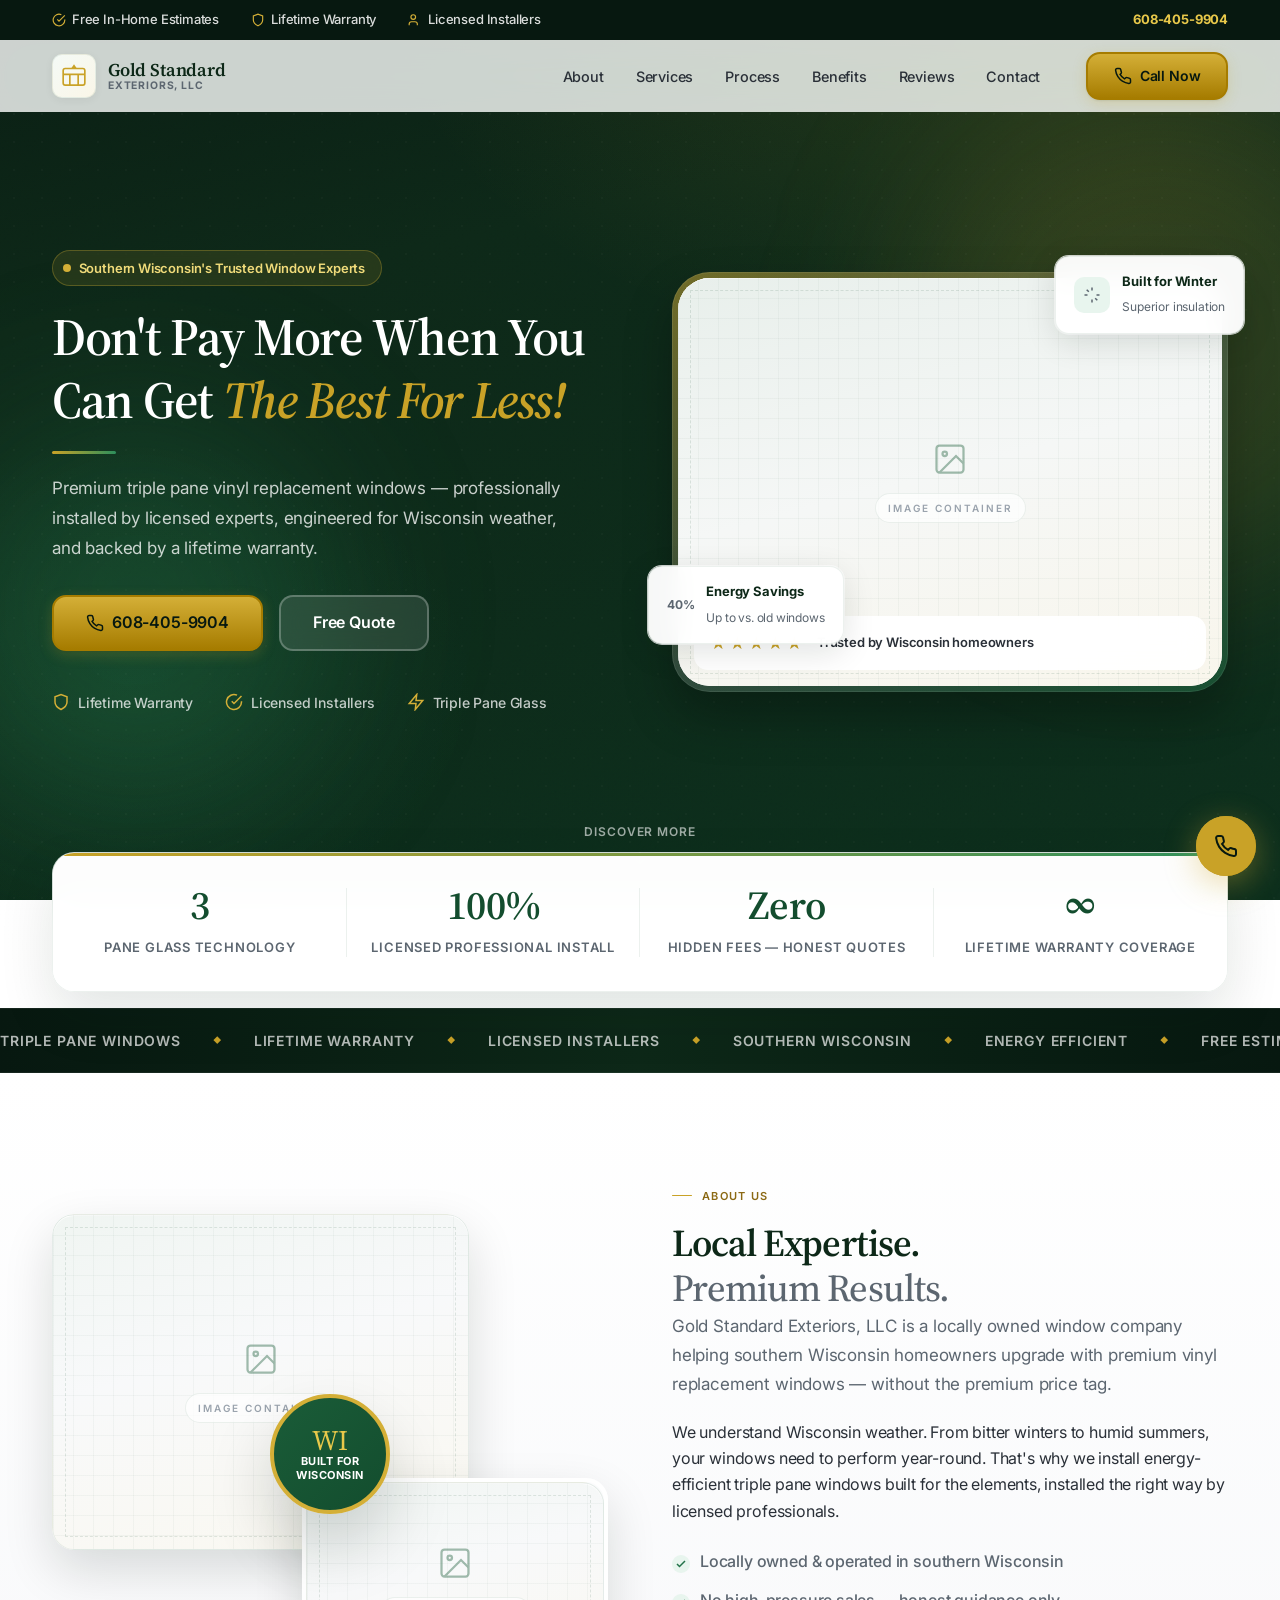
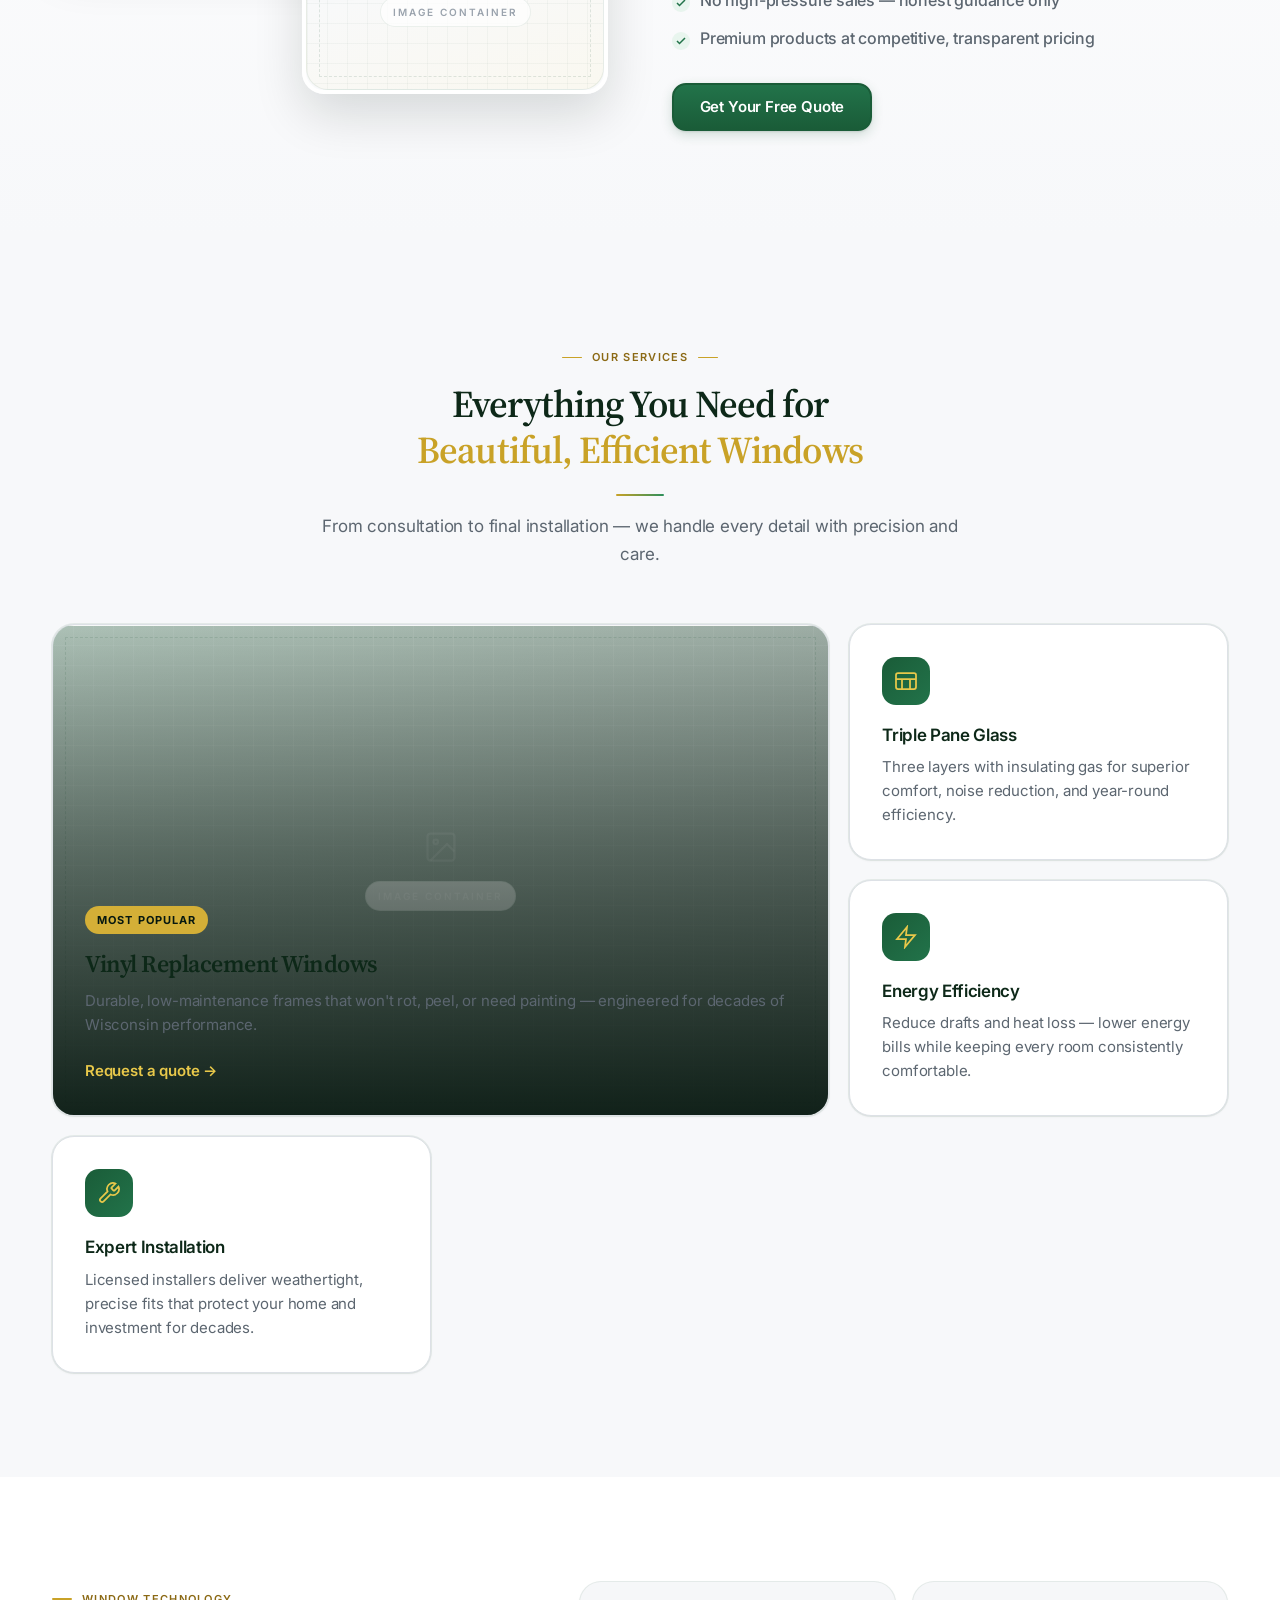
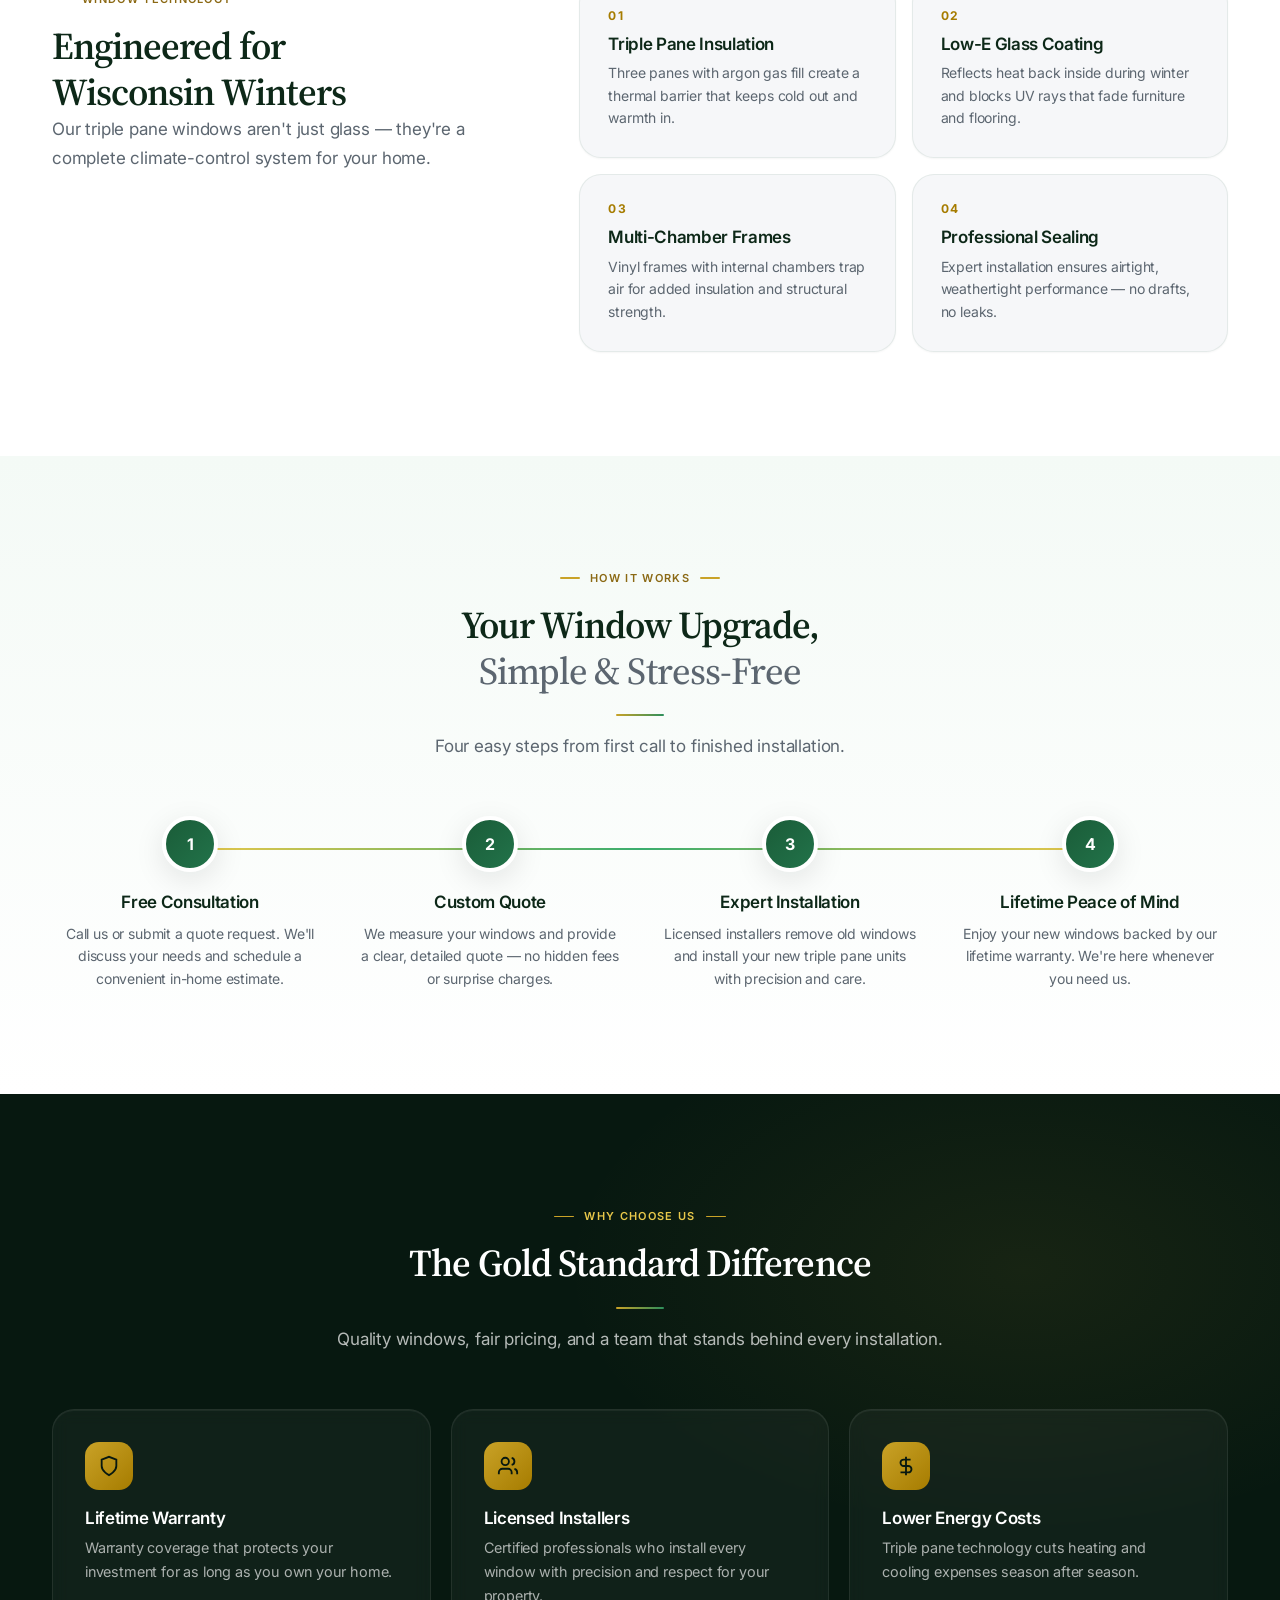
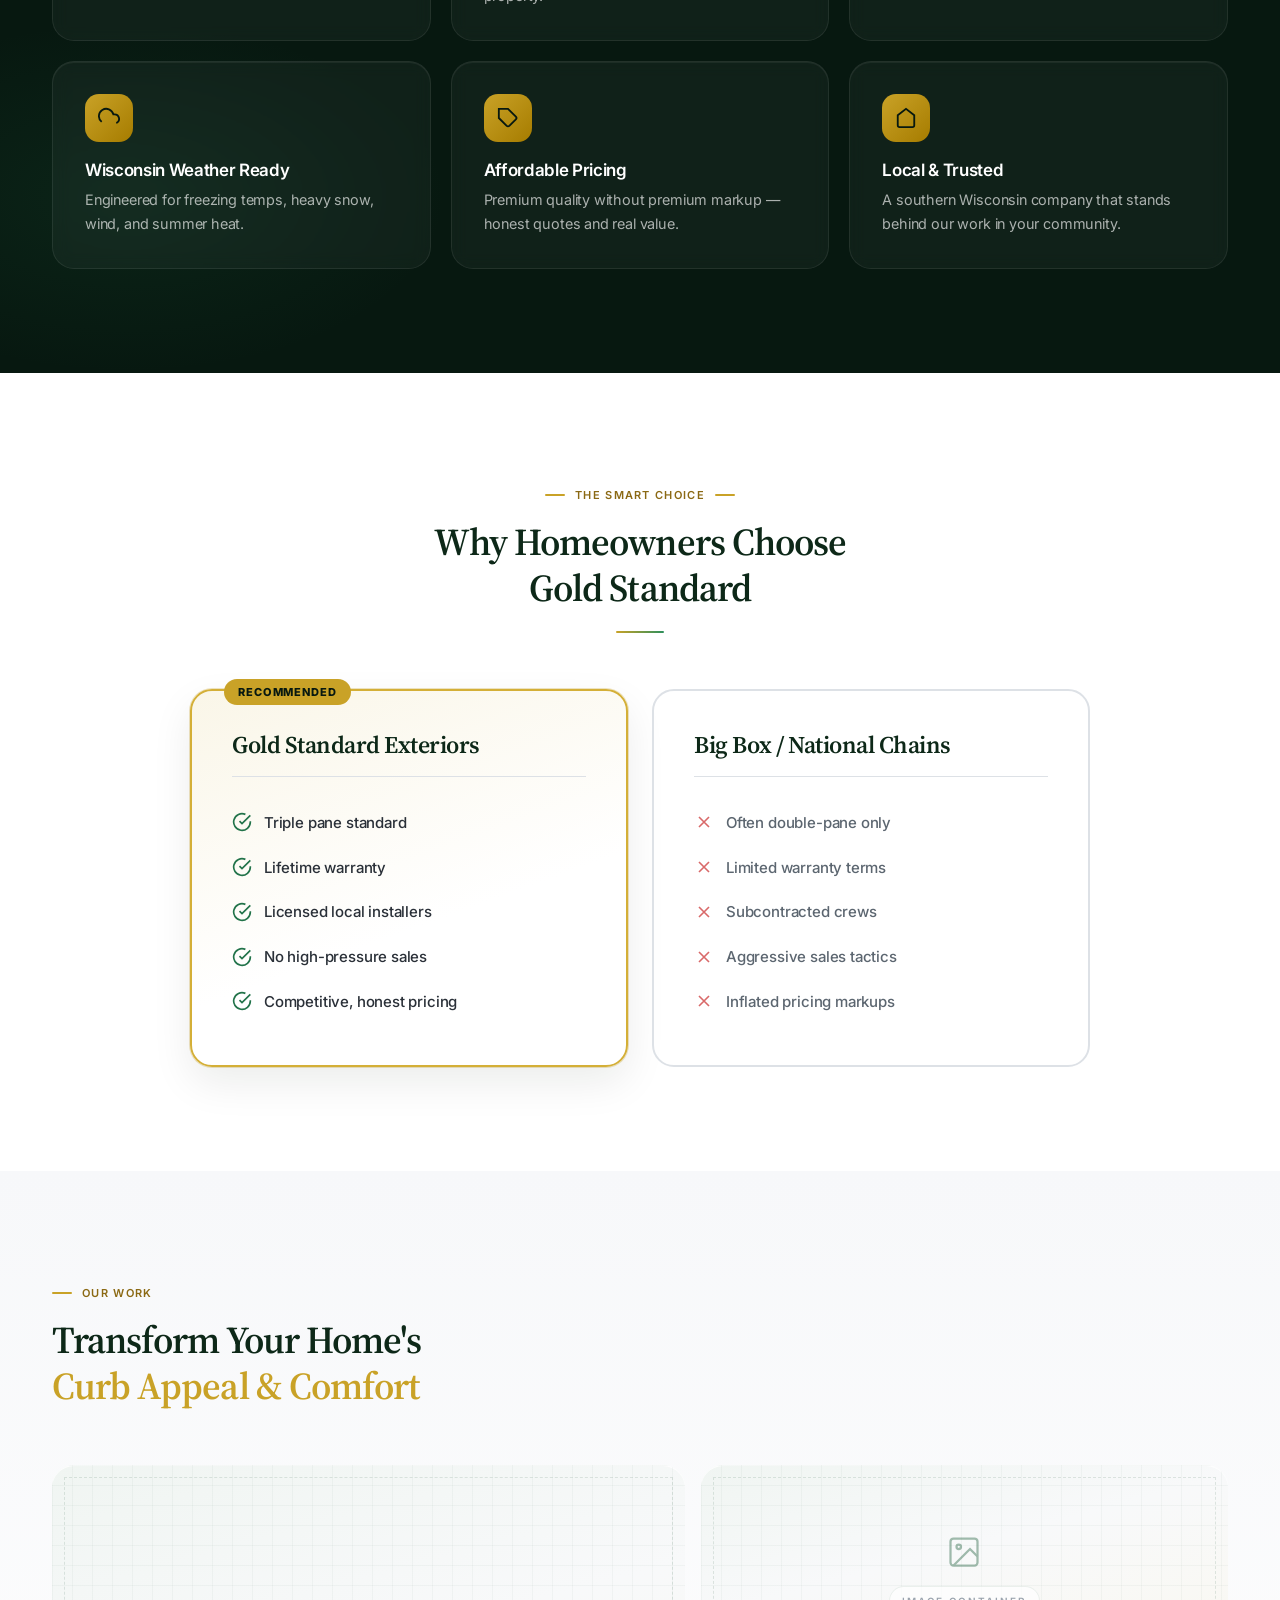
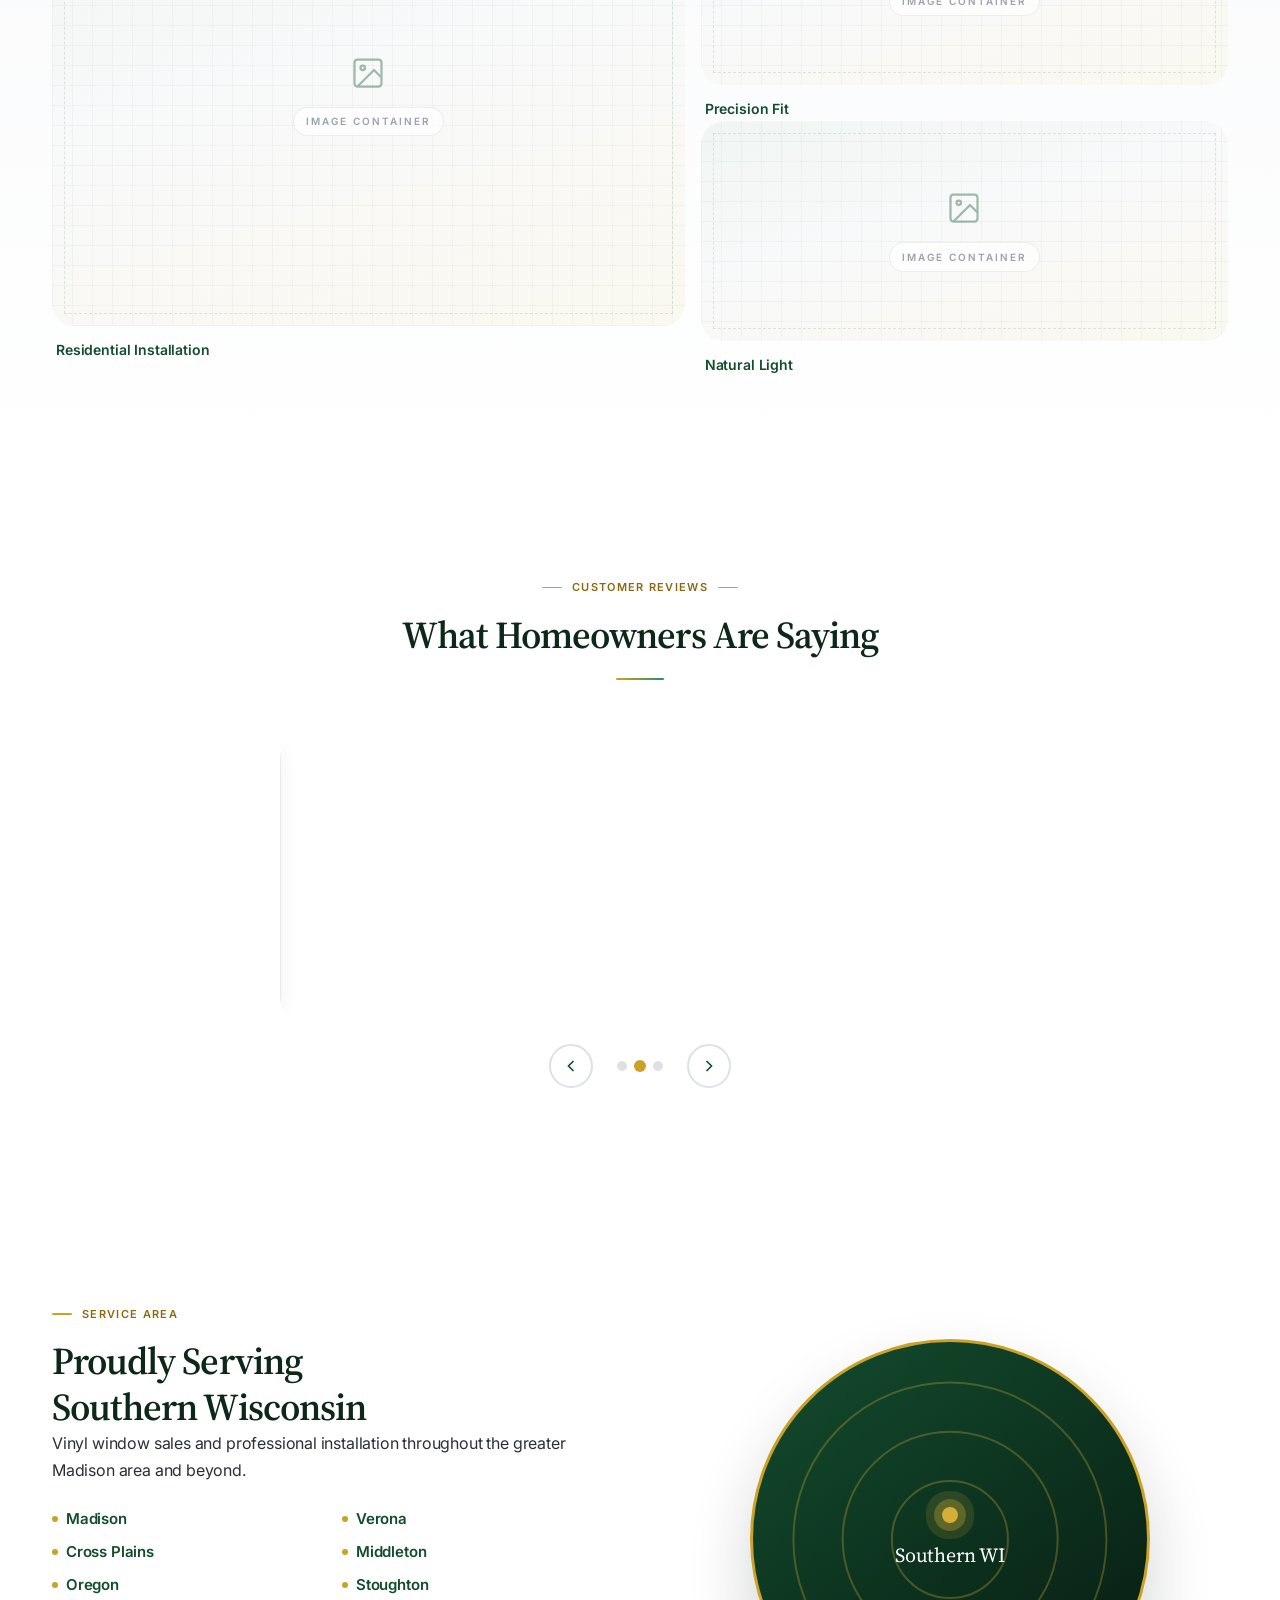
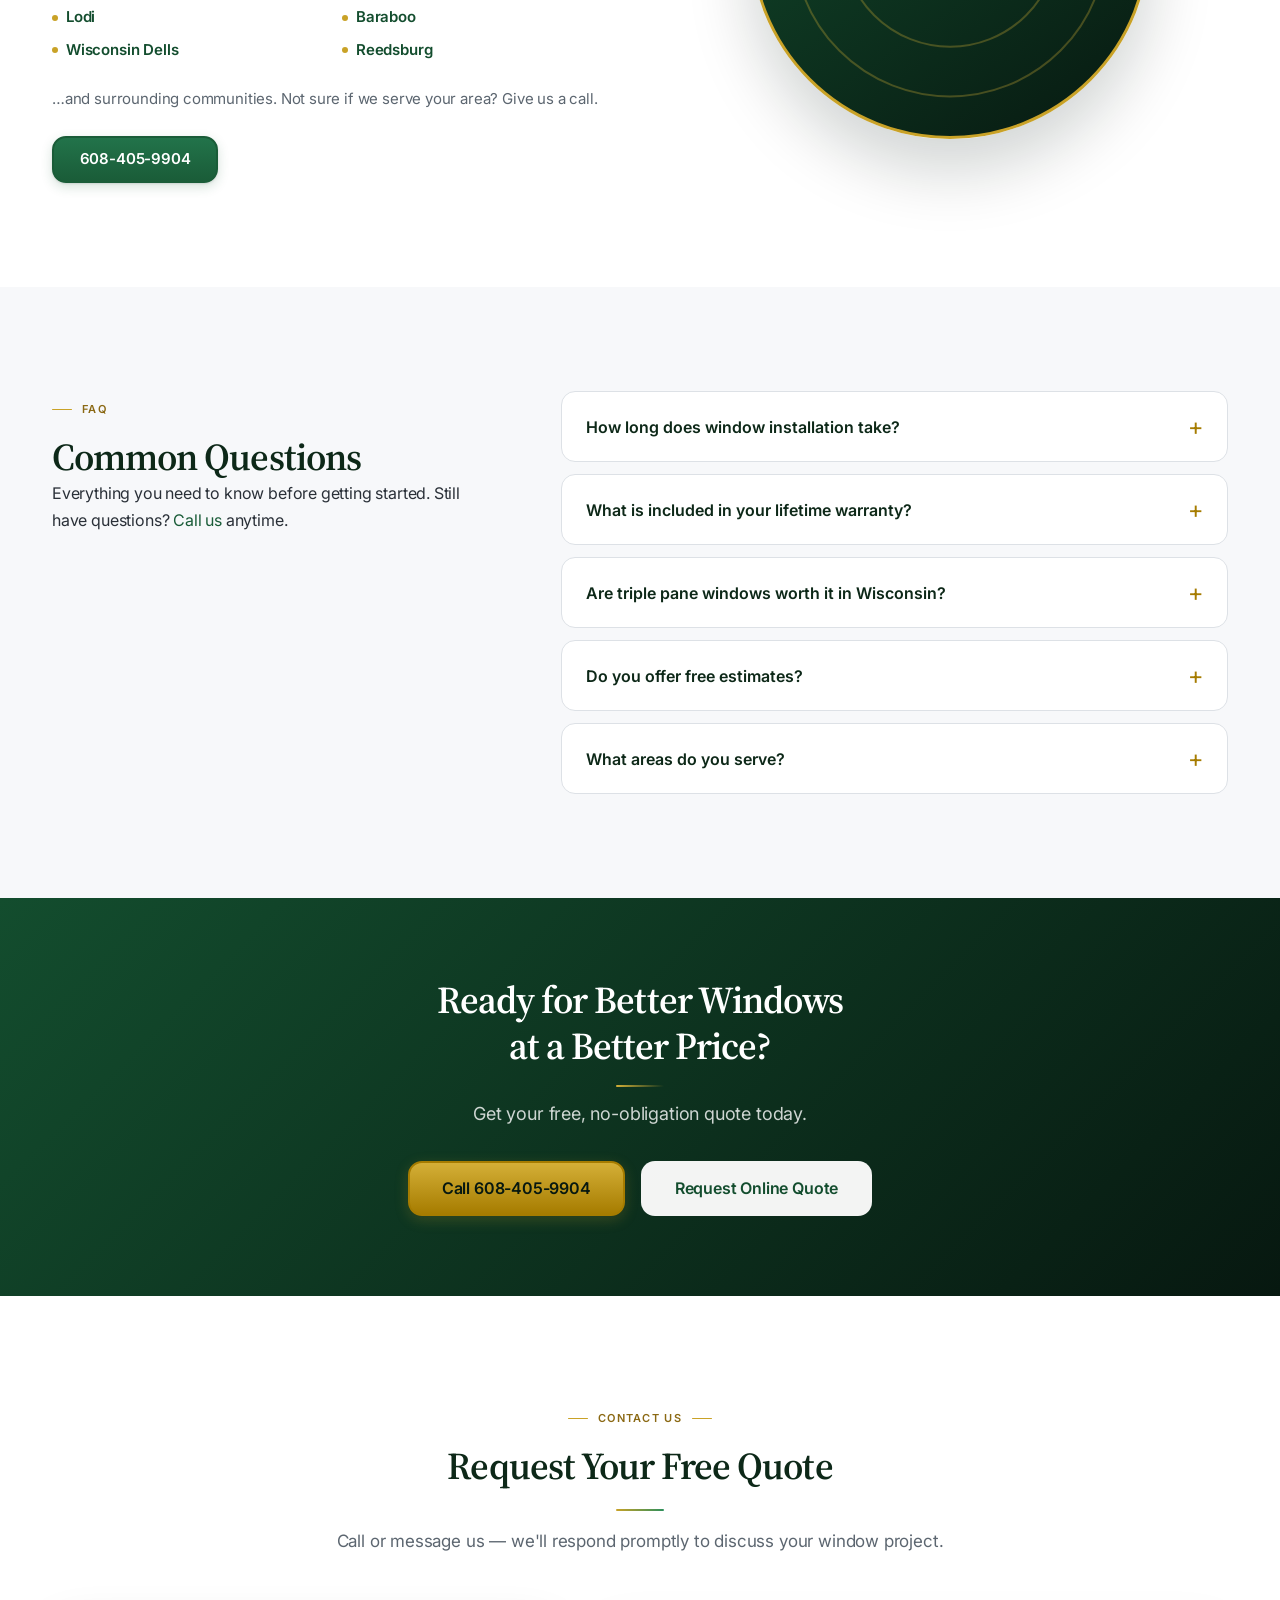
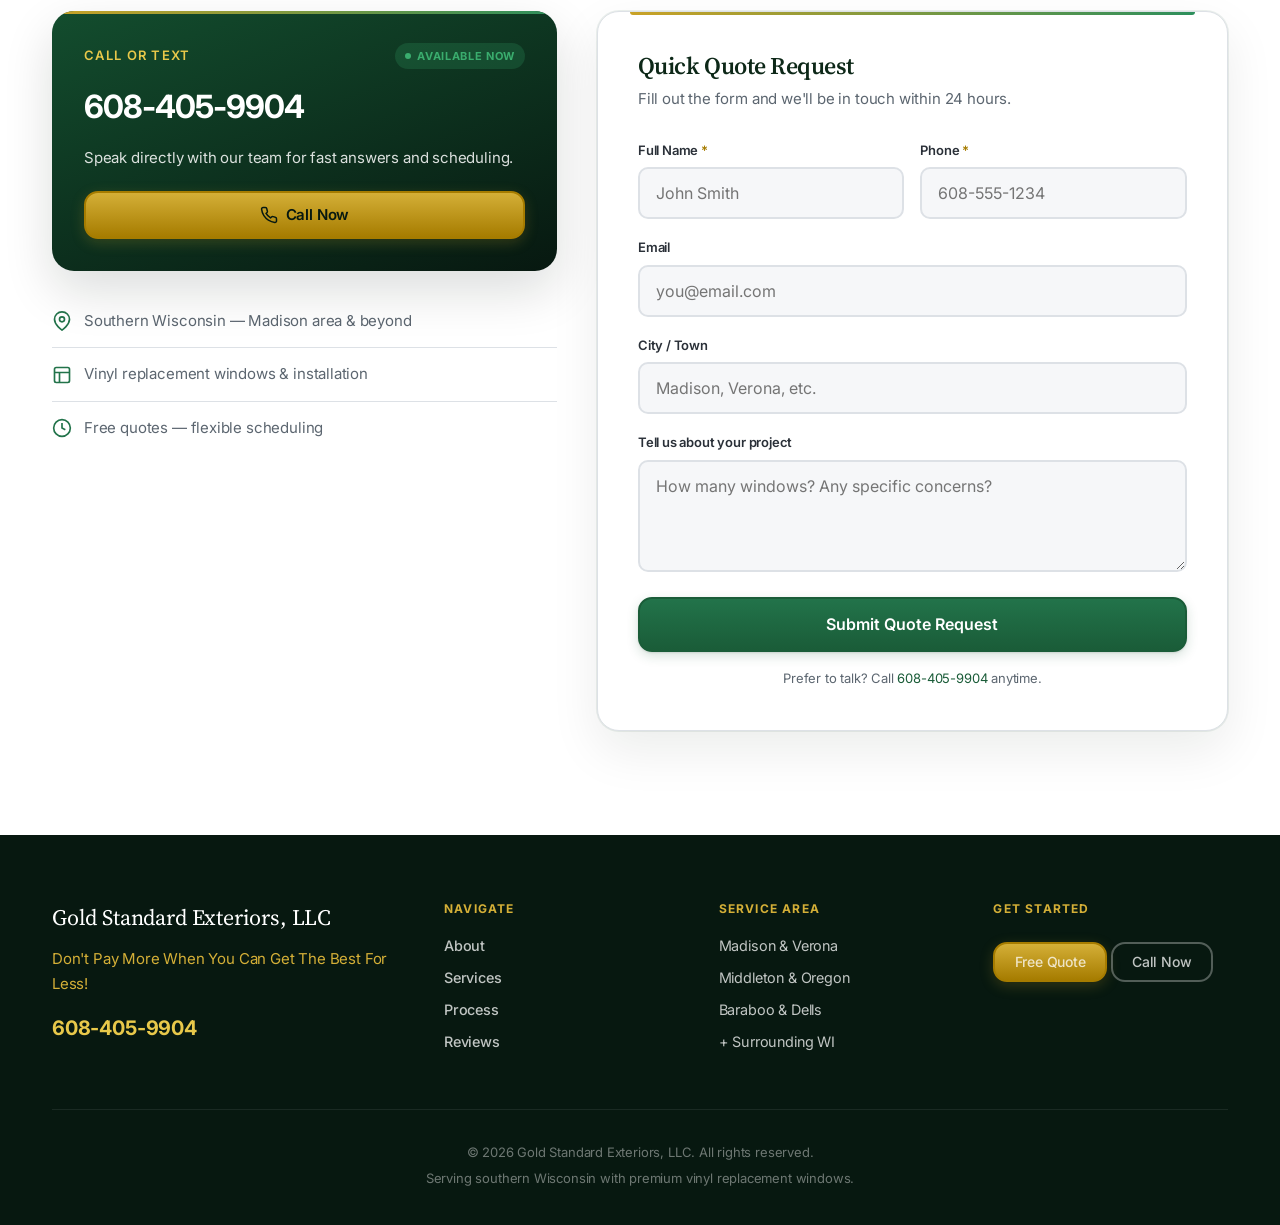
==== Gold Standard Exteriors/index.html @ d73eb0fc "Add files via upload" ====
<!DOCTYPE html>
<html lang="en">
<head>
  <meta charset="UTF-8">
  <meta name="viewport" content="width=device-width, initial-scale=1.0">
  <meta name="description" content="Gold Standard Exteriors, LLC — premium vinyl replacement windows with triple pane glass, lifetime warranty, and licensed installation across southern Wisconsin.">
  <meta name="theme-color" content="#0d2818">
  <meta property="og:title" content="Gold Standard Exteriors, LLC | Vinyl Replacement Windows">
  <meta property="og:description" content="Don't Pay More When You Can Get The Best For Less! Triple pane windows, lifetime warranty, licensed installers.">
  <meta property="og:type" content="website">
  <title>Gold Standard Exteriors, LLC | Premium Vinyl Replacement Windows | Southern Wisconsin</title>
  <link rel="icon" href="assets/favicon.svg" type="image/svg+xml">
  <link rel="preconnect" href="https://fonts.googleapis.com">
  <link rel="preconnect" href="https://fonts.gstatic.com" crossorigin>
  <link href="https://fonts.googleapis.com/css2?family=Inter:wght@400;500;600;700&family=Source+Serif+4:ital,opsz,wght@0,8..60,500;0,8..60,600;0,8..60,700;1,8..60,500&display=swap" rel="stylesheet">
  <link rel="stylesheet" href="css/styles.css">
  <script type="application/ld+json">
  {
    "@context": "https://schema.org",
    "@type": "HomeAndConstructionBusiness",
    "name": "Gold Standard Exteriors, LLC",
    "description": "Vinyl replacement window sales and installation serving southern Wisconsin.",
    "telephone": "+1-608-405-9904",
    "areaServed": ["Madison WI", "Verona WI", "Middleton WI", "Baraboo WI", "Wisconsin Dells WI"],
    "priceRange": "$$"
  }
  </script>
</head>
<body>
  <div id="preloader" class="preloader" aria-hidden="true">
    <div class="preloader-inner">
      <span class="preloader-logo">Gold Standard</span>
      <span class="preloader-bar"><span></span></span>
    </div>
  </div>

  <a href="#main" class="skip-link">Skip to main content</a>

  <div class="top-bar">
    <div class="container top-bar-inner">
      <span><svg viewBox="0 0 24 24" fill="none" stroke="currentColor" stroke-width="2" aria-hidden="true"><path d="M22 11.08V12a10 10 0 11-5.93-9.14"/><path d="M22 4L12 14.01l-3-3"/></svg> Free In-Home Estimates</span>
      <span><svg viewBox="0 0 24 24" fill="none" stroke="currentColor" stroke-width="2" aria-hidden="true"><path d="M12 22s8-4 8-10V5l-8-3-8 3v7c0 6 8 10 8 10z"/></svg> Lifetime Warranty</span>
      <span><svg viewBox="0 0 24 24" fill="none" stroke="currentColor" stroke-width="2" aria-hidden="true"><path d="M16 21v-2a4 4 0 00-4-4H6a4 4 0 00-4 4v2"/><circle cx="9" cy="7" r="4"/></svg> Licensed Installers</span>
      <a href="tel:6084059904" class="top-bar-phone">608-405-9904</a>
    </div>
  </div>

  <header class="site-header" id="top">
    <div class="header-inner container">
      <a href="#top" class="logo" aria-label="Gold Standard Exteriors home">
        <span class="logo-mark" aria-hidden="true">
          <svg viewBox="0 0 36 36" fill="none"><rect x="5" y="9" width="26" height="20" rx="2.5" stroke="currentColor" stroke-width="2"/><path d="M5 16h26M13 16v13M23 16v13" stroke="currentColor" stroke-width="2"/><path d="M18 4l3.5 5h-7L18 4z" fill="currentColor"/></svg>
        </span>
        <span class="logo-text">
          <span class="logo-name">Gold Standard</span>
          <span class="logo-tag">Exteriors, LLC</span>
        </span>
      </a>

      <button class="nav-toggle" type="button" aria-expanded="false" aria-controls="site-nav" aria-label="Open menu">
        <span class="nav-toggle-bar"></span>
        <span class="nav-toggle-bar"></span>
        <span class="nav-toggle-bar"></span>
      </button>

      <nav class="site-nav" id="site-nav" aria-label="Main navigation">
        <ul class="nav-list">
          <li><a href="#about">About</a></li>
          <li><a href="#services">Services</a></li>
          <li><a href="#process">Process</a></li>
          <li><a href="#benefits">Benefits</a></li>
          <li><a href="#reviews">Reviews</a></li>
          <li><a href="#contact">Contact</a></li>
        </ul>
        <a href="tel:6084059904" class="btn btn-gold nav-cta">
          <svg class="icon" viewBox="0 0 24 24" fill="none" stroke="currentColor" stroke-width="2" aria-hidden="true"><path d="M22 16.92v3a2 2 0 01-2.18 2 19.79 19.79 0 01-8.63-3.07 19.5 19.5 0 01-6-6 19.79 19.79 0 01-3.07-8.67A2 2 0 014.11 2h3a2 2 0 012 1.72c.127.96.361 1.903.7 2.81a2 2 0 01-.45 2.11L8.09 9.91a16 16 0 006 6l1.27-1.27a2 2 0 012.11-.45c.907.339 1.85.573 2.81.7A2 2 0 0122 16.92z"/></svg>
          Call Now
        </a>
      </nav>
    </div>
  </header>

  <main id="main">
    <!-- Hero -->
    <section class="hero" aria-labelledby="hero-heading">
      <div class="hero-bg" aria-hidden="true"></div>
      <div class="hero-grain" aria-hidden="true"></div>
      <div class="hero-glow hero-glow-1" aria-hidden="true"></div>
      <div class="hero-glow hero-glow-2" aria-hidden="true"></div>
      <div class="container hero-grid">
        <div class="hero-copy">
          <div class="hero-badge">
            <span class="badge-dot"></span>
            Southern Wisconsin's Trusted Window Experts
          </div>
          <h1 id="hero-heading">
            Don't Pay More When You Can Get
            <span class="text-accent">The Best For Less!</span>
          </h1>
          <p class="hero-lead">Premium triple pane vinyl replacement windows — professionally installed by licensed experts, engineered for Wisconsin weather, and backed by a lifetime warranty.</p>
          <div class="hero-actions">
            <a href="tel:6084059904" class="btn btn-gold btn-lg btn-shine">
              <svg class="icon" viewBox="0 0 24 24" fill="none" stroke="currentColor" stroke-width="2" aria-hidden="true"><path d="M22 16.92v3a2 2 0 01-2.18 2 19.79 19.79 0 01-8.63-3.07 19.5 19.5 0 01-6-6 19.79 19.79 0 01-3.07-8.67A2 2 0 014.11 2h3a2 2 0 012 1.72c.127.96.361 1.903.7 2.81a2 2 0 01-.45 2.11L8.09 9.91a16 16 0 006 6l1.27-1.27a2 2 0 012.11-.45c.907.339 1.85.573 2.81.7A2 2 0 0122 16.92z"/></svg>
              608-405-9904
            </a>
            <a href="#contact" class="btn btn-glass btn-lg">Free Quote</a>
          </div>
          <ul class="hero-trust" aria-label="Key highlights">
            <li><svg viewBox="0 0 24 24" fill="none" stroke="currentColor" stroke-width="2" aria-hidden="true"><path d="M12 22s8-4 8-10V5l-8-3-8 3v7c0 6 8 10 8 10z"/></svg> Lifetime Warranty</li>
            <li><svg viewBox="0 0 24 24" fill="none" stroke="currentColor" stroke-width="2" aria-hidden="true"><path d="M22 11.08V12a10 10 0 11-5.93-9.14"/><path d="M22 4L12 14.01l-3-3"/></svg> Licensed Installers</li>
            <li><svg viewBox="0 0 24 24" fill="none" stroke="currentColor" stroke-width="2" aria-hidden="true"><path d="M13 2L3 14h9l-1 8 10-12h-9l1-8z"/></svg> Triple Pane Glass</li>
          </ul>
        </div>
        <div class="hero-panel" data-reveal>
          <div class="hero-panel-frame">
            <div class="hero-panel-main">
              <div class="image-container image-container--hero" role="img" aria-label="Hero image placeholder">
                <svg class="image-container-icon" viewBox="0 0 24 24" fill="none" stroke="currentColor" stroke-width="1.5" aria-hidden="true"><rect x="3" y="3" width="18" height="18" rx="2"/><circle cx="8.5" cy="8.5" r="1.5"/><path d="M21 15l-5-5L5 21"/></svg>
                <span class="image-container-label">Image Container</span>
              </div>
              <div class="hero-panel-badge">
                <span class="rating-stars" aria-label="5 out of 5 stars">★★★★★</span>
                <span>Trusted by Wisconsin homeowners</span>
              </div>
            </div>
          </div>
          <div class="hero-float-card hero-float-1">
            <span class="float-icon" aria-hidden="true">
              <svg viewBox="0 0 24 24" fill="none" stroke="currentColor" stroke-width="2"><path d="M12 2v4M12 18v4M4.93 4.93l2.83 2.83M16.24 16.24l2.83 2.83M2 12h4M18 12h4"/></svg>
            </span>
            <div>
              <strong>Built for Winter</strong>
              <span>Superior insulation</span>
            </div>
          </div>
          <div class="hero-float-card hero-float-2">
            <span class="float-value" data-count="40" data-suffix="%">0%</span>
            <div>
              <strong>Energy Savings</strong>
              <span>Up to vs. old windows</span>
            </div>
          </div>
        </div>
      </div>
      <a href="#stats" class="hero-scroll" aria-label="Scroll to learn more">
        <span>Discover More</span>
        <svg viewBox="0 0 24 24" fill="none" stroke="currentColor" stroke-width="2" aria-hidden="true"><path d="M12 5v14M5 12l7 7 7-7"/></svg>
      </a>
    </section>

    <!-- Stats -->
    <section class="stats-bar" id="stats" aria-label="Company highlights">
      <div class="container">
      <div class="stats-grid stats-grid--elevated">
        <div class="stat-item">
          <span class="stat-number" data-count="3">0</span>
          <span class="stat-desc">Pane Glass Technology</span>
        </div>
        <div class="stat-item">
          <span class="stat-number" data-count="100" data-suffix="%">0%</span>
          <span class="stat-desc">Licensed Professional Install</span>
        </div>
        <div class="stat-item">
          <span class="stat-number">Zero</span>
          <span class="stat-desc">Hidden Fees — Honest Quotes</span>
        </div>
        <div class="stat-item">
          <span class="stat-number">∞</span>
          <span class="stat-desc">Lifetime Warranty Coverage</span>
        </div>
      </div>
      </div>
    </section>

    <!-- Trust marquee -->
    <div class="trust-marquee" aria-hidden="true">
      <div class="marquee-track">
        <span>Triple Pane Windows</span><span class="marquee-dot">◆</span>
        <span>Lifetime Warranty</span><span class="marquee-dot">◆</span>
        <span>Licensed Installers</span><span class="marquee-dot">◆</span>
        <span>Southern Wisconsin</span><span class="marquee-dot">◆</span>
        <span>Energy Efficient</span><span class="marquee-dot">◆</span>
        <span>Free Estimates</span><span class="marquee-dot">◆</span>
        <span>Triple Pane Windows</span><span class="marquee-dot">◆</span>
        <span>Lifetime Warranty</span><span class="marquee-dot">◆</span>
        <span>Licensed Installers</span><span class="marquee-dot">◆</span>
        <span>Southern Wisconsin</span><span class="marquee-dot">◆</span>
        <span>Energy Efficient</span><span class="marquee-dot">◆</span>
        <span>Free Estimates</span><span class="marquee-dot">◆</span>
      </div>
    </div>

    <!-- About -->
    <section class="section about" id="about" aria-labelledby="about-heading">
      <div class="container">
        <div class="about-grid">
          <div class="about-visual" data-reveal>
            <div class="about-img about-img-1">
              <div class="image-container" role="img" aria-label="About image placeholder">
                <svg class="image-container-icon" viewBox="0 0 24 24" fill="none" stroke="currentColor" stroke-width="1.5" aria-hidden="true"><rect x="3" y="3" width="18" height="18" rx="2"/><circle cx="8.5" cy="8.5" r="1.5"/><path d="M21 15l-5-5L5 21"/></svg>
                <span class="image-container-label">Image Container</span>
              </div>
            </div>
            <div class="about-img about-img-2">
              <div class="image-container" role="img" aria-label="About image placeholder">
                <svg class="image-container-icon" viewBox="0 0 24 24" fill="none" stroke="currentColor" stroke-width="1.5" aria-hidden="true"><rect x="3" y="3" width="18" height="18" rx="2"/><circle cx="8.5" cy="8.5" r="1.5"/><path d="M21 15l-5-5L5 21"/></svg>
                <span class="image-container-label">Image Container</span>
              </div>
            </div>
            <div class="about-experience">
              <span class="exp-number">WI</span>
              <span class="exp-text">Built for<br>Wisconsin</span>
            </div>
          </div>
          <div class="section-intro">
            <span class="section-label">About Us</span>
            <h2 id="about-heading">Local Expertise.<br><span class="text-muted">Premium Results.</span></h2>
            <p class="lead">Gold Standard Exteriors, LLC is a locally owned window company helping southern Wisconsin homeowners upgrade with premium vinyl replacement windows — without the premium price tag.</p>
            <p>We understand Wisconsin weather. From bitter winters to humid summers, your windows need to perform year-round. That's why we install energy-efficient triple pane windows built for the elements, installed the right way by licensed professionals.</p>
            <ul class="check-list">
              <li>Locally owned &amp; operated in southern Wisconsin</li>
              <li>No high-pressure sales — honest guidance only</li>
              <li>Premium products at competitive, transparent pricing</li>
            </ul>
            <a href="#contact" class="btn btn-green">Get Your Free Quote</a>
          </div>
        </div>
      </div>
    </section>

    <!-- Services -->
    <section class="section services" id="services" aria-labelledby="services-heading">
      <div class="container">
        <div class="section-header center">
          <span class="section-label">Our Services</span>
          <h2 id="services-heading">Everything You Need for<br><span class="text-accent">Beautiful, Efficient Windows</span></h2>
          <p>From consultation to final installation — we handle every detail with precision and care.</p>
        </div>
        <div class="services-bento">
          <article class="service-card service-featured">
            <div class="service-card-bg">
              <div class="image-container image-container--dark" role="img" aria-label="Service image placeholder">
                <svg class="image-container-icon" viewBox="0 0 24 24" fill="none" stroke="currentColor" stroke-width="1.5" aria-hidden="true"><rect x="3" y="3" width="18" height="18" rx="2"/><circle cx="8.5" cy="8.5" r="1.5"/><path d="M21 15l-5-5L5 21"/></svg>
                <span class="image-container-label">Image Container</span>
              </div>
            </div>
            <div class="service-card-content">
              <span class="service-tag">Most Popular</span>
              <h3>Vinyl Replacement Windows</h3>
              <p>Durable, low-maintenance frames that won't rot, peel, or need painting — engineered for decades of Wisconsin performance.</p>
              <a href="#contact" class="service-link">Request a quote <span aria-hidden="true">→</span></a>
            </div>
          </article>
          <article class="service-card">
            <div class="card-icon"><svg viewBox="0 0 24 24" fill="none" stroke="currentColor" stroke-width="1.75"><rect x="2" y="4" width="20" height="16" rx="2"/><path d="M2 10h20M8 10v10M16 10v10"/></svg></div>
            <h3>Triple Pane Glass</h3>
            <p>Three layers with insulating gas for superior comfort, noise reduction, and year-round efficiency.</p>
          </article>
          <article class="service-card">
            <div class="card-icon"><svg viewBox="0 0 24 24" fill="none" stroke="currentColor" stroke-width="1.75"><path d="M13 2L3 14h9l-1 8 10-12h-9l1-8z"/></svg></div>
            <h3>Energy Efficiency</h3>
            <p>Reduce drafts and heat loss — lower energy bills while keeping every room consistently comfortable.</p>
          </article>
          <article class="service-card">
            <div class="card-icon"><svg viewBox="0 0 24 24" fill="none" stroke="currentColor" stroke-width="1.75"><path d="M14.7 6.3a1 1 0 000 1.4l1.6 1.6a1 1 0 001.4 0l3.77-3.77a6 6 0 01-7.94 7.94l-6.91 6.91a2.12 2.12 0 01-3-3l6.91-6.91a6 6 0 017.94-7.94l-3.76 3.76z"/></svg></div>
            <h3>Expert Installation</h3>
            <p>Licensed installers deliver weathertight, precise fits that protect your home and investment for decades.</p>
          </article>
        </div>
      </div>
    </section>

    <!-- Features -->
    <section class="section features" aria-labelledby="features-heading">
      <div class="container">
        <div class="features-layout">
          <div class="section-intro">
            <span class="section-label">Window Technology</span>
            <h2 id="features-heading">Engineered for<br>Wisconsin Winters</h2>
            <p class="lead">Our triple pane windows aren't just glass — they're a complete climate-control system for your home.</p>
          </div>
          <div class="features-panels">
            <div class="feature-panel">
              <span class="feature-num">01</span>
              <h3>Triple Pane Insulation</h3>
              <p>Three panes with argon gas fill create a thermal barrier that keeps cold out and warmth in.</p>
            </div>
            <div class="feature-panel">
              <span class="feature-num">02</span>
              <h3>Low-E Glass Coating</h3>
              <p>Reflects heat back inside during winter and blocks UV rays that fade furniture and flooring.</p>
            </div>
            <div class="feature-panel">
              <span class="feature-num">03</span>
              <h3>Multi-Chamber Frames</h3>
              <p>Vinyl frames with internal chambers trap air for added insulation and structural strength.</p>
            </div>
            <div class="feature-panel">
              <span class="feature-num">04</span>
              <h3>Professional Sealing</h3>
              <p>Expert installation ensures airtight, weathertight performance — no drafts, no leaks.</p>
            </div>
          </div>
        </div>
      </div>
    </section>

    <!-- Process -->
    <section class="section process" id="process" aria-labelledby="process-heading">
      <div class="container">
        <div class="section-header center">
          <span class="section-label">How It Works</span>
          <h2 id="process-heading">Your Window Upgrade,<br><span class="text-muted">Simple &amp; Stress-Free</span></h2>
          <p>Four easy steps from first call to finished installation.</p>
        </div>
        <div class="process-timeline">
          <article class="process-step">
            <div class="step-marker">1</div>
            <h3>Free Consultation</h3>
            <p>Call us or submit a quote request. We'll discuss your needs and schedule a convenient in-home estimate.</p>
          </article>
          <article class="process-step">
            <div class="step-marker">2</div>
            <h3>Custom Quote</h3>
            <p>We measure your windows and provide a clear, detailed quote — no hidden fees or surprise charges.</p>
          </article>
          <article class="process-step">
            <div class="step-marker">3</div>
            <h3>Expert Installation</h3>
            <p>Licensed installers remove old windows and install your new triple pane units with precision and care.</p>
          </article>
          <article class="process-step">
            <div class="step-marker">4</div>
            <h3>Lifetime Peace of Mind</h3>
            <p>Enjoy your new windows backed by our lifetime warranty. We're here whenever you need us.</p>
          </article>
        </div>
      </div>
    </section>

    <!-- Benefits -->
    <section class="section benefits" id="benefits" aria-labelledby="benefits-heading">
      <div class="container">
        <div class="section-header center light">
          <span class="section-label">Why Choose Us</span>
          <h2 id="benefits-heading">The Gold Standard Difference</h2>
          <p>Quality windows, fair pricing, and a team that stands behind every installation.</p>
        </div>
        <div class="benefits-grid">
          <div class="benefit-item"><div class="benefit-icon"><svg viewBox="0 0 24 24" fill="none" stroke="currentColor" stroke-width="2"><path d="M12 22s8-4 8-10V5l-8-3-8 3v7c0 6 8 10 8 10z"/></svg></div><h3>Lifetime Warranty</h3><p>Warranty coverage that protects your investment for as long as you own your home.</p></div>
          <div class="benefit-item"><div class="benefit-icon"><svg viewBox="0 0 24 24" fill="none" stroke="currentColor" stroke-width="2"><path d="M16 21v-2a4 4 0 00-4-4H6a4 4 0 00-4 4v2"/><circle cx="9" cy="7" r="4"/><path d="M22 21v-2a4 4 0 00-3-3.87M16 3.13a4 4 0 010 7.75"/></svg></div><h3>Licensed Installers</h3><p>Certified professionals who install every window with precision and respect for your property.</p></div>
          <div class="benefit-item"><div class="benefit-icon"><svg viewBox="0 0 24 24" fill="none" stroke="currentColor" stroke-width="2"><path d="M12 2v20M17 5H9.5a3.5 3.5 0 000 7h5a3.5 3.5 0 010 7H6"/></svg></div><h3>Lower Energy Costs</h3><p>Triple pane technology cuts heating and cooling expenses season after season.</p></div>
          <div class="benefit-item"><div class="benefit-icon"><svg viewBox="0 0 24 24" fill="none" stroke="currentColor" stroke-width="2"><path d="M20 17.58A5 5 0 0018 8h-1.26A8 8 0 104 16.25"/></svg></div><h3>Wisconsin Weather Ready</h3><p>Engineered for freezing temps, heavy snow, wind, and summer heat.</p></div>
          <div class="benefit-item"><div class="benefit-icon"><svg viewBox="0 0 24 24" fill="none" stroke="currentColor" stroke-width="2"><path d="M20.59 13.41l-7.17 7.17a2 2 0 01-2.83 0L2 12V2h10l8.59 8.59a2 2 0 010 2.82z"/></svg></div><h3>Affordable Pricing</h3><p>Premium quality without premium markup — honest quotes and real value.</p></div>
          <div class="benefit-item"><div class="benefit-icon"><svg viewBox="0 0 24 24" fill="none" stroke="currentColor" stroke-width="2"><path d="M3 9l9-7 9 7v11a2 2 0 01-2 2H5a2 2 0 01-2-2z"/></svg></div><h3>Local &amp; Trusted</h3><p>A southern Wisconsin company that stands behind our work in your community.</p></div>
        </div>
      </div>
    </section>

    <!-- Comparison -->
    <section class="section compare" aria-labelledby="compare-heading">
      <div class="container">
        <div class="section-header center">
          <span class="section-label">The Smart Choice</span>
          <h2 id="compare-heading">Why Homeowners Choose<br>Gold Standard</h2>
        </div>
        <div class="compare-grid">
          <div class="compare-card compare-us">
            <h3>Gold Standard Exteriors</h3>
            <ul>
              <li><svg viewBox="0 0 24 24" fill="none" stroke="currentColor" stroke-width="2"><path d="M22 11.08V12a10 10 0 11-5.93-9.14"/><path d="M22 4L12 14.01l-3-3"/></svg> Triple pane standard</li>
              <li><svg viewBox="0 0 24 24" fill="none" stroke="currentColor" stroke-width="2"><path d="M22 11.08V12a10 10 0 11-5.93-9.14"/><path d="M22 4L12 14.01l-3-3"/></svg> Lifetime warranty</li>
              <li><svg viewBox="0 0 24 24" fill="none" stroke="currentColor" stroke-width="2"><path d="M22 11.08V12a10 10 0 11-5.93-9.14"/><path d="M22 4L12 14.01l-3-3"/></svg> Licensed local installers</li>
              <li><svg viewBox="0 0 24 24" fill="none" stroke="currentColor" stroke-width="2"><path d="M22 11.08V12a10 10 0 11-5.93-9.14"/><path d="M22 4L12 14.01l-3-3"/></svg> No high-pressure sales</li>
              <li><svg viewBox="0 0 24 24" fill="none" stroke="currentColor" stroke-width="2"><path d="M22 11.08V12a10 10 0 11-5.93-9.14"/><path d="M22 4L12 14.01l-3-3"/></svg> Competitive, honest pricing</li>
            </ul>
          </div>
          <div class="compare-card compare-other">
            <h3>Big Box / National Chains</h3>
            <ul>
              <li><svg viewBox="0 0 24 24" fill="none" stroke="currentColor" stroke-width="2"><path d="M18 6L6 18M6 6l12 12"/></svg> Often double-pane only</li>
              <li><svg viewBox="0 0 24 24" fill="none" stroke="currentColor" stroke-width="2"><path d="M18 6L6 18M6 6l12 12"/></svg> Limited warranty terms</li>
              <li><svg viewBox="0 0 24 24" fill="none" stroke="currentColor" stroke-width="2"><path d="M18 6L6 18M6 6l12 12"/></svg> Subcontracted crews</li>
              <li><svg viewBox="0 0 24 24" fill="none" stroke="currentColor" stroke-width="2"><path d="M18 6L6 18M6 6l12 12"/></svg> Aggressive sales tactics</li>
              <li><svg viewBox="0 0 24 24" fill="none" stroke="currentColor" stroke-width="2"><path d="M18 6L6 18M6 6l12 12"/></svg> Inflated pricing markups</li>
            </ul>
          </div>
        </div>
      </div>
    </section>

    <!-- Gallery -->
    <section class="section gallery" aria-labelledby="gallery-heading">
      <div class="container">
        <div class="section-header">
          <span class="section-label">Our Work</span>
          <h2 id="gallery-heading">Transform Your Home's<br><span class="text-accent">Curb Appeal &amp; Comfort</span></h2>
        </div>
        <div class="gallery-grid">
          <div class="gallery-item gallery-large">
            <div class="image-container image-container--gallery" role="img" aria-label="Gallery image placeholder">
              <svg class="image-container-icon" viewBox="0 0 24 24" fill="none" stroke="currentColor" stroke-width="1.5" aria-hidden="true"><rect x="3" y="3" width="18" height="18" rx="2"/><circle cx="8.5" cy="8.5" r="1.5"/><path d="M21 15l-5-5L5 21"/></svg>
              <span class="image-container-label">Image Container</span>
            </div>
            <div class="gallery-caption">Residential Installation</div>
          </div>
          <div class="gallery-item">
            <div class="image-container image-container--gallery" role="img" aria-label="Gallery image placeholder">
              <svg class="image-container-icon" viewBox="0 0 24 24" fill="none" stroke="currentColor" stroke-width="1.5" aria-hidden="true"><rect x="3" y="3" width="18" height="18" rx="2"/><circle cx="8.5" cy="8.5" r="1.5"/><path d="M21 15l-5-5L5 21"/></svg>
              <span class="image-container-label">Image Container</span>
            </div>
            <div class="gallery-caption">Precision Fit</div>
          </div>
          <div class="gallery-item">
            <div class="image-container image-container--gallery" role="img" aria-label="Gallery image placeholder">
              <svg class="image-container-icon" viewBox="0 0 24 24" fill="none" stroke="currentColor" stroke-width="1.5" aria-hidden="true"><rect x="3" y="3" width="18" height="18" rx="2"/><circle cx="8.5" cy="8.5" r="1.5"/><path d="M21 15l-5-5L5 21"/></svg>
              <span class="image-container-label">Image Container</span>
            </div>
            <div class="gallery-caption">Natural Light</div>
          </div>
        </div>
      </div>
    </section>

    <!-- Reviews -->
    <section class="section reviews" id="reviews" aria-labelledby="reviews-heading">
      <div class="container">
        <div class="section-header center">
          <span class="section-label">Customer Reviews</span>
          <h2 id="reviews-heading">What Homeowners Are Saying</h2>
        </div>
        <div class="testimonial-slider">
          <div class="testimonial-viewport">
            <div class="testimonial-track">
              <blockquote class="testimonial-card">
                <div class="testimonial-stars" aria-hidden="true">★★★★★</div>
                <p>"Gold Standard replaced all our windows last winter. The difference in our heating bill was noticeable right away, and the crew was professional from start to finish."</p>
                <footer><cite>— Madison Homeowner</cite></footer>
              </blockquote>
              <blockquote class="testimonial-card">
                <div class="testimonial-stars" aria-hidden="true">★★★★★</div>
                <p>"No pressure, fair price, and beautiful triple pane windows. They explained everything clearly and the installation was done in two days. Highly recommend."</p>
                <footer><cite>— Verona Homeowner</cite></footer>
              </blockquote>
              <blockquote class="testimonial-card">
                <div class="testimonial-stars" aria-hidden="true">★★★★★</div>
                <p>"We got quotes from three companies. Gold Standard offered the best value and the lifetime warranty gave us peace of mind. Couldn't be happier."</p>
                <footer><cite>— Middleton Homeowner</cite></footer>
              </blockquote>
            </div>
          </div>
          <div class="testimonial-controls">
            <button type="button" class="testimonial-prev" aria-label="Previous review">
              <svg viewBox="0 0 24 24" fill="none" stroke="currentColor" stroke-width="2"><path d="M15 18l-6-6 6-6"/></svg>
            </button>
            <div class="testimonial-dots" role="tablist" aria-label="Testimonial navigation"></div>
            <button type="button" class="testimonial-next" aria-label="Next review">
              <svg viewBox="0 0 24 24" fill="none" stroke="currentColor" stroke-width="2"><path d="M9 18l6-6-6-6"/></svg>
            </button>
          </div>
        </div>
      </div>
    </section>

    <!-- Service Area -->
    <section class="section service-area" id="service-area" aria-labelledby="area-heading">
      <div class="container">
        <div class="area-layout">
          <div class="area-content">
            <span class="section-label">Service Area</span>
            <h2 id="area-heading">Proudly Serving<br>Southern Wisconsin</h2>
            <p>Vinyl window sales and professional installation throughout the greater Madison area and beyond.</p>
            <ul class="city-list">
              <li>Madison</li><li>Verona</li><li>Cross Plains</li><li>Middleton</li>
              <li>Oregon</li><li>Stoughton</li><li>Lodi</li><li>Baraboo</li>
              <li>Wisconsin Dells</li><li>Reedsburg</li>
            </ul>
            <p class="area-note">…and surrounding communities. Not sure if we serve your area? Give us a call.</p>
            <a href="tel:6084059904" class="btn btn-green">608-405-9904</a>
          </div>
          <div class="area-map" aria-hidden="true">
            <div class="map-visual">
              <div class="map-ring map-ring-3"></div>
              <div class="map-ring map-ring-2"></div>
              <div class="map-ring map-ring-1"></div>
              <div class="map-pin"></div>
              <span>Southern WI</span>
            </div>
          </div>
        </div>
      </div>
    </section>

    <!-- FAQ -->
    <section class="section faq" id="faq" aria-labelledby="faq-heading">
      <div class="container faq-layout">
        <div class="section-intro">
          <span class="section-label">FAQ</span>
          <h2 id="faq-heading">Common Questions</h2>
          <p>Everything you need to know before getting started. Still have questions? <a href="tel:6084059904">Call us</a> anytime.</p>
        </div>
        <div class="faq-list">
          <div class="faq-item">
            <button class="faq-trigger" type="button" aria-expanded="false">How long does window installation take?</button>
            <div class="faq-panel"><p>Most whole-home projects are completed in 1–2 days depending on the number of windows. We'll give you a clear timeline during your free estimate.</p></div>
          </div>
          <div class="faq-item">
            <button class="faq-trigger" type="button" aria-expanded="false">What is included in your lifetime warranty?</button>
            <div class="faq-panel"><p>Our lifetime warranty covers manufacturing defects and installation workmanship for as long as you own your home. We'll explain full details during your consultation.</p></div>
          </div>
          <div class="faq-item">
            <button class="faq-trigger" type="button" aria-expanded="false">Are triple pane windows worth it in Wisconsin?</button>
            <div class="faq-panel"><p>Absolutely. Wisconsin's harsh winters make triple pane glass especially valuable — better insulation, less condensation, lower energy bills, and a more comfortable home year-round.</p></div>
          </div>
          <div class="faq-item">
            <button class="faq-trigger" type="button" aria-expanded="false">Do you offer free estimates?</button>
            <div class="faq-panel"><p>Yes! We provide free, no-obligation in-home estimates. Call <a href="tel:6084059904">608-405-9904</a> or fill out our quote form to schedule yours.</p></div>
          </div>
          <div class="faq-item">
            <button class="faq-trigger" type="button" aria-expanded="false">What areas do you serve?</button>
            <div class="faq-panel"><p>We serve Madison, Verona, Cross Plains, Middleton, Oregon, Stoughton, Lodi, Baraboo, Wisconsin Dells, Reedsburg, and surrounding southern Wisconsin communities.</p></div>
          </div>
        </div>
      </div>
    </section>

    <!-- CTA -->
    <section class="section cta-banner" aria-label="Call to action">
      <div class="cta-bg" aria-hidden="true"></div>
      <div class="container cta-inner">
        <h2>Ready for Better Windows<br>at a Better Price?</h2>
        <p>Get your free, no-obligation quote today.</p>
        <div class="cta-actions">
          <a href="tel:6084059904" class="btn btn-gold btn-lg btn-shine">Call 608-405-9904</a>
          <a href="#contact" class="btn btn-glass-dark btn-lg">Request Online Quote</a>
        </div>
      </div>
    </section>

    <!-- Contact -->
    <section class="section contact" id="contact" aria-labelledby="contact-heading">
      <div class="container">
        <div class="section-header center">
          <span class="section-label">Contact Us</span>
          <h2 id="contact-heading">Request Your Free Quote</h2>
          <p>Call or message us — we'll respond promptly to discuss your window project.</p>
        </div>
        <div class="contact-grid">
          <div class="contact-info">
            <div class="contact-card">
              <div class="contact-card-header">
                <h3>Call or Text</h3>
                <span class="contact-status">Available Now</span>
              </div>
              <a href="tel:6084059904" class="contact-phone">608-405-9904</a>
              <p>Speak directly with our team for fast answers and scheduling.</p>
              <a href="tel:6084059904" class="btn btn-gold btn-block btn-shine">
                <svg class="icon" viewBox="0 0 24 24" fill="none" stroke="currentColor" stroke-width="2" aria-hidden="true"><path d="M22 16.92v3a2 2 0 01-2.18 2 19.79 19.79 0 01-8.63-3.07 19.5 19.5 0 01-6-6 19.79 19.79 0 01-3.07-8.67A2 2 0 014.11 2h3a2 2 0 012 1.72c.127.96.361 1.903.7 2.81a2 2 0 01-.45 2.11L8.09 9.91a16 16 0 006 6l1.27-1.27a2 2 0 012.11-.45c.907.339 1.85.573 2.81.7A2 2 0 0122 16.92z"/></svg>
                Call Now
              </a>
            </div>
            <ul class="contact-details">
              <li><svg viewBox="0 0 24 24" fill="none" stroke="currentColor" stroke-width="2" aria-hidden="true"><path d="M21 10c0 7-9 13-9 13s-9-6-9-13a9 9 0 0118 0z"/><circle cx="12" cy="10" r="3"/></svg><span>Southern Wisconsin — Madison area &amp; beyond</span></li>
              <li><svg viewBox="0 0 24 24" fill="none" stroke="currentColor" stroke-width="2" aria-hidden="true"><rect x="3" y="3" width="18" height="18" rx="2"/><path d="M3 9h18M9 9v12"/></svg><span>Vinyl replacement windows &amp; installation</span></li>
              <li><svg viewBox="0 0 24 24" fill="none" stroke="currentColor" stroke-width="2" aria-hidden="true"><circle cx="12" cy="12" r="10"/><path d="M12 6v6l4 2"/></svg><span>Free quotes — flexible scheduling</span></li>
            </ul>
          </div>
          <form class="quote-form" id="quote-form" novalidate>
            <div class="form-header">
              <h3>Quick Quote Request</h3>
              <p>Fill out the form and we'll be in touch within 24 hours.</p>
            </div>
            <div class="form-row">
              <div class="form-group">
                <label for="name">Full Name <span class="required">*</span></label>
                <input type="text" id="name" name="name" required autocomplete="name" placeholder="John Smith">
              </div>
              <div class="form-group">
                <label for="phone">Phone <span class="required">*</span></label>
                <input type="tel" id="phone" name="phone" required autocomplete="tel" placeholder="608-555-1234">
              </div>
            </div>
            <div class="form-group">
              <label for="email">Email</label>
              <input type="email" id="email" name="email" autocomplete="email" placeholder="you@email.com">
            </div>
            <div class="form-group">
              <label for="city">City / Town</label>
              <input type="text" id="city" name="city" autocomplete="address-level2" placeholder="Madison, Verona, etc.">
            </div>
            <div class="form-group">
              <label for="message">Tell us about your project</label>
              <textarea id="message" name="message" rows="4" placeholder="How many windows? Any specific concerns?"></textarea>
            </div>
            <button type="submit" class="btn btn-green btn-block btn-lg">Submit Quote Request</button>
            <p class="form-note">Prefer to talk? Call <a href="tel:6084059904">608-405-9904</a> anytime.</p>
            <div class="form-success" id="form-success" role="status" hidden>
              <svg viewBox="0 0 24 24" fill="none" stroke="currentColor" stroke-width="2" aria-hidden="true"><path d="M22 11.08V12a10 10 0 11-5.93-9.14"/><path d="M22 4L12 14.01l-3-3"/></svg>
              <p><strong>Thank you!</strong> We've received your request and will be in touch soon.</p>
            </div>
          </form>
        </div>
      </div>
    </section>
  </main>

  <footer class="site-footer">
    <div class="container">
      <div class="footer-grid">
        <div class="footer-brand">
          <span class="footer-logo">Gold Standard Exteriors, LLC</span>
          <p class="footer-tagline">Don't Pay More When You Can Get The Best For Less!</p>
          <a href="tel:6084059904" class="footer-phone">608-405-9904</a>
        </div>
        <div class="footer-col">
          <h4>Navigate</h4>
          <ul>
            <li><a href="#about">About</a></li>
            <li><a href="#services">Services</a></li>
            <li><a href="#process">Process</a></li>
            <li><a href="#reviews">Reviews</a></li>
          </ul>
        </div>
        <div class="footer-col">
          <h4>Service Area</h4>
          <ul>
            <li>Madison &amp; Verona</li>
            <li>Middleton &amp; Oregon</li>
            <li>Baraboo &amp; Dells</li>
            <li>+ Surrounding WI</li>
          </ul>
        </div>
        <div class="footer-col">
          <h4>Get Started</h4>
          <a href="#contact" class="btn btn-gold btn-sm">Free Quote</a>
          <a href="tel:6084059904" class="btn btn-outline-footer btn-sm">Call Now</a>
        </div>
      </div>
      <div class="footer-bottom">
        <p>&copy; <span id="year"></span> Gold Standard Exteriors, LLC. All rights reserved.</p>
        <p>Serving southern Wisconsin with premium vinyl replacement windows.</p>
      </div>
    </div>
  </footer>

  <a href="tel:6084059904" class="floating-cta" aria-label="Call 608-405-9904">
    <span class="floating-pulse" aria-hidden="true"></span>
    <svg viewBox="0 0 24 24" fill="none" stroke="currentColor" stroke-width="2" aria-hidden="true"><path d="M22 16.92v3a2 2 0 01-2.18 2 19.79 19.79 0 01-8.63-3.07 19.5 19.5 0 01-6-6 19.79 19.79 0 01-3.07-8.67A2 2 0 014.11 2h3a2 2 0 012 1.72c.127.96.361 1.903.7 2.81a2 2 0 01-.45 2.11L8.09 9.91a16 16 0 006 6l1.27-1.27a2 2 0 012.11-.45c.907.339 1.85.573 2.81.7A2 2 0 0122 16.92z"/></svg>
  </a>

  <script src="js/main.js"></script>
</body>
</html>
---- Gold Standard Exteriors/css/styles.css ----
/* ═══════════════════════════════════════════════════════════════
   Gold Standard Exteriors — Premium Design System
   ═══════════════════════════════════════════════════════════════ */
:root {
  --green-950: #071810;
  --green-900: #0d2818;
  --green-800: #134d2e;
  --green-700: #1a5c38;
  --green-600: #22734a;
  --green-500: #2d8f5c;
  --green-400: #3aad6e;
  --green-100: #e8f5ee;
  --green-50: #f4faf6;

  --gold-800: #6b5210;
  --gold-700: #8b6914;
  --gold-600: #a67c00;
  --gold-500: #c9a227;
  --gold-400: #d4af37;
  --gold-300: #e8c84a;
  --gold-200: #f0db7a;
  --gold-100: #faf6e8;
  --gold-glow: rgba(212, 175, 55, 0.4);

  --white: #ffffff;
  --off-white: #fafbfc;
  --gray-50: #f6f7f9;
  --gray-100: #eef0f3;
  --gray-200: #dde1e6;
  --gray-400: #9aa3ad;
  --gray-600: #5c6670;
  --gray-800: #2a3038;
  --gray-900: #14181e;

  --font-sans: "Inter", system-ui, -apple-system, sans-serif;
  --font-display: "Source Serif 4", Georgia, "Times New Roman", serif;

  --shadow-xs: 0 1px 2px rgba(7, 24, 16, 0.06);
  --shadow-sm: 0 2px 8px rgba(7, 24, 16, 0.08);
  --shadow-md: 0 8px 30px rgba(7, 24, 16, 0.1);
  --shadow-lg: 0 20px 50px rgba(7, 24, 16, 0.14);
  --shadow-xl: 0 32px 64px rgba(7, 24, 16, 0.18);
  --shadow-gold: 0 8px 32px var(--gold-glow);

  --radius-sm: 10px;
  --radius-md: 14px;
  --radius-lg: 22px;
  --radius-xl: 32px;
  --radius-full: 9999px;

  --top-bar-height: 40px;
  --header-height: 72px;
  --ease: cubic-bezier(0.4, 0, 0.2, 1);
  --ease-out: cubic-bezier(0.16, 1, 0.3, 1);
  --transition: 0.3s var(--ease);

  --surface: #ffffff;
  --surface-raised: #ffffff;
  --surface-muted: #f7f8fa;
  --border-subtle: rgba(19, 77, 46, 0.08);
  --border-gold: rgba(201, 162, 39, 0.28);
  --accent-line: linear-gradient(90deg, var(--gold-500), var(--green-500));

  --space-section: 6.5rem;
  --container-wide: 1240px;
}

*, *::before, *::after { box-sizing: border-box; margin: 0; padding: 0; }

html {
  scroll-behavior: smooth;
  scroll-padding-top: calc(var(--header-height) + var(--top-bar-height) + 16px);
}

body {
  font-family: var(--font-sans);
  font-size: 1rem;
  line-height: 1.65;
  color: var(--gray-800);
  background:
    radial-gradient(ellipse 120% 80% at 50% -20%, rgba(232, 245, 238, 0.5) 0%, transparent 55%),
    var(--white);
  -webkit-font-smoothing: antialiased;
  -moz-osx-font-smoothing: grayscale;
  overflow-x: hidden;
  letter-spacing: -0.011em;
  font-feature-settings: "kern" 1, "liga" 1;
}

img { display: block; max-width: 100%; height: auto; }
a { color: var(--green-700); text-decoration: none; transition: color var(--transition); }
a:hover { color: var(--gold-600); }

.container {
  width: 100%;
  max-width: var(--container-wide);
  margin: 0 auto;
  padding: 0 clamp(1.25rem, 4vw, 2rem);
}

/* ─── Preloader ─── */
.preloader {
  position: fixed;
  inset: 0;
  z-index: 10000;
  display: flex;
  align-items: center;
  justify-content: center;
  background: var(--green-950);
  transition: opacity 0.5s var(--ease), visibility 0.5s;
}

.preloader.hidden { opacity: 0; visibility: hidden; pointer-events: none; }

.preloader-inner { text-align: center; }

.preloader-logo {
  font-family: var(--font-display);
  font-size: 1.5rem;
  font-weight: 600;
  color: var(--gold-400);
  display: block;
  margin-bottom: 1.5rem;
  letter-spacing: -0.02em;
}

.preloader-bar {
  display: block;
  width: 120px;
  height: 3px;
  background: rgba(255,255,255,0.1);
  border-radius: var(--radius-full);
  overflow: hidden;
  margin: 0 auto;
}

.preloader-bar span {
  display: block;
  height: 100%;
  width: 40%;
  background: linear-gradient(90deg, var(--gold-500), var(--gold-300));
  border-radius: var(--radius-full);
  animation: preload 1.2s var(--ease) infinite;
}

@keyframes preload {
  0% { transform: translateX(-100%); }
  100% { transform: translateX(350%); }
}

/* ─── Skip link ─── */
.skip-link {
  position: absolute;
  top: -100%;
  left: 1rem;
  z-index: 10001;
  padding: 0.75rem 1.25rem;
  background: var(--gold-500);
  color: var(--green-950);
  font-weight: 700;
  border-radius: var(--radius-sm);
  transition: top var(--transition);
}
.skip-link:focus { top: 1rem; }

/* ─── Image placeholders ─── */
.image-container {
  display: flex;
  flex-direction: column;
  align-items: center;
  justify-content: center;
  gap: 1rem;
  width: 100%;
  height: 100%;
  min-height: 200px;
  background:
    linear-gradient(165deg, #f0f5f2 0%, #f8f9fa 42%, #faf8f0 100%);
  border: 1px solid var(--border-subtle);
  border-radius: inherit;
  position: relative;
  overflow: hidden;
  box-shadow: inset 0 1px 0 rgba(255, 255, 255, 0.9);
}

.image-container::before {
  content: "";
  position: absolute;
  inset: 0;
  background-image:
    linear-gradient(rgba(19, 77, 46, 0.035) 1px, transparent 1px),
    linear-gradient(90deg, rgba(19, 77, 46, 0.035) 1px, transparent 1px);
  background-size: 20px 20px;
  pointer-events: none;
}

.image-container::after {
  content: "";
  position: absolute;
  inset: 12px;
  border: 1px dashed rgba(19, 77, 46, 0.12);
  border-radius: calc(inherit - 8px);
  pointer-events: none;
}

.image-container-icon {
  width: 2.25rem;
  height: 2.25rem;
  color: var(--green-700);
  opacity: 0.4;
  position: relative;
  z-index: 1;
}

.image-container-label {
  font-family: var(--font-sans);
  font-size: 0.625rem;
  font-weight: 600;
  letter-spacing: 0.2em;
  text-transform: uppercase;
  color: var(--gray-400);
  position: relative;
  z-index: 1;
  padding: 0.35rem 0.75rem;
  background: rgba(255, 255, 255, 0.7);
  border-radius: var(--radius-full);
  border: 1px solid var(--border-subtle);
}

.image-container--hero {
  aspect-ratio: 4 / 3;
  min-height: 320px;
  border-radius: calc(var(--radius-xl) - 4px);
  background: linear-gradient(165deg, #e8efeb 0%, #f5f7f6 48%, #f9f6ec 100%);
}

.image-container--dark {
  background: linear-gradient(160deg, rgba(19, 77, 46, 0.35) 0%, rgba(7, 24, 16, 0.5) 100%);
  border-color: rgba(255, 255, 255, 0.12);
}
.image-container--dark .image-container-icon { color: rgba(255, 255, 255, 0.35); }
.image-container--dark .image-container-label { color: rgba(255, 255, 255, 0.45); }
.image-container--dark::before {
  background-image:
    linear-gradient(rgba(255, 255, 255, 0.05) 1px, transparent 1px),
    linear-gradient(90deg, rgba(255, 255, 255, 0.05) 1px, transparent 1px);
}

.image-container--gallery {
  min-height: 100%;
  border-radius: var(--radius-lg);
  border: none;
}

/* ─── Typography ─── */
h1, h2, h3 {
  font-family: var(--font-display);
  font-weight: 600;
  line-height: 1.2;
  color: var(--green-900);
  letter-spacing: -0.025em;
}

h1 { font-size: clamp(2.125rem, 4.8vw, 3.25rem); font-weight: 600; }
h2 { font-size: clamp(1.75rem, 3.2vw, 2.375rem); }
h3 { font-size: 1.0625rem; font-family: var(--font-sans); font-weight: 600; letter-spacing: -0.02em; }

.text-accent {
  color: var(--gold-500);
  font-weight: 600;
}

em.text-accent,
h1 .text-accent {
  font-family: var(--font-display);
  font-style: italic;
  font-weight: 600;
}

.text-muted {
  color: var(--gray-600);
  font-style: normal;
  font-weight: 500;
}

.lead {
  font-size: 1.0625rem;
  color: var(--gray-600);
  margin-bottom: 1.25rem;
  line-height: 1.7;
  font-weight: 400;
}

.section-label {
  display: inline-flex;
  align-items: center;
  gap: 0.625rem;
  font-family: var(--font-sans);
  font-size: 0.6875rem;
  font-weight: 600;
  letter-spacing: 0.12em;
  text-transform: uppercase;
  color: var(--gold-700);
  margin-bottom: 1rem;
}

.section-label::before {
  content: "";
  width: 20px;
  height: 1.5px;
  background: var(--gold-500);
  border-radius: 1px;
}

/* ─── Buttons ─── */
.btn {
  display: inline-flex;
  align-items: center;
  justify-content: center;
  gap: 0.5rem;
  padding: 0.8rem 1.6rem;
  font-family: var(--font-sans);
  font-size: 0.9375rem;
  font-weight: 600;
  line-height: 1.2;
  border: 2px solid transparent;
  border-radius: var(--radius-md);
  cursor: pointer;
  transition: transform var(--transition), box-shadow var(--transition), background var(--transition), border-color var(--transition);
  text-decoration: none;
  white-space: nowrap;
  position: relative;
  overflow: hidden;
}

.btn:hover { transform: translateY(-2px); }
.btn:active { transform: translateY(0); }
.btn .icon { width: 1.125rem; height: 1.125rem; flex-shrink: 0; }

.btn-gold {
  background: linear-gradient(180deg, var(--gold-400) 0%, var(--gold-600) 100%);
  color: var(--green-950);
  border-color: var(--gold-600);
  box-shadow: 0 1px 2px rgba(7, 24, 16, 0.08), 0 4px 14px rgba(201, 162, 39, 0.22);
}
.btn-gold:hover {
  color: var(--green-950);
  background: linear-gradient(180deg, var(--gold-300) 0%, var(--gold-500) 100%);
  box-shadow: 0 4px 20px rgba(201, 162, 39, 0.28);
}

.btn-shine::after { display: none; }

.btn-green {
  background: linear-gradient(180deg, var(--green-600) 0%, var(--green-700) 100%);
  color: var(--white);
  border-color: var(--green-700);
  box-shadow: 0 1px 2px rgba(7, 24, 16, 0.1), 0 4px 12px rgba(26, 92, 56, 0.18);
}
.btn-green:hover {
  background: linear-gradient(180deg, var(--green-500) 0%, var(--green-600) 100%);
  color: var(--white);
  box-shadow: 0 6px 20px rgba(26, 92, 56, 0.22);
}

.btn-glass {
  background: rgba(255,255,255,0.1);
  color: var(--white);
  border-color: rgba(255,255,255,0.25);
  backdrop-filter: blur(12px);
}
.btn-glass:hover { background: rgba(255,255,255,0.18); color: var(--white); border-color: rgba(255,255,255,0.4); }

.btn-glass-dark {
  background: rgba(255,255,255,0.95);
  color: var(--green-800);
  border-color: transparent;
}
.btn-glass-dark:hover { background: var(--white); color: var(--green-800); }

.btn-outline-footer {
  background: transparent;
  color: rgba(255,255,255,0.9);
  border-color: rgba(255,255,255,0.3);
  margin-top: 0.5rem;
}
.btn-outline-footer:hover { background: rgba(255,255,255,0.1); color: var(--white); }

.btn-lg { padding: 1rem 2rem; font-size: 1rem; }
.btn-sm { padding: 0.6rem 1.2rem; font-size: 0.875rem; }
.btn-block { width: 100%; }

/* ─── Top bar ─── */
.top-bar {
  position: fixed;
  top: 0;
  left: 0;
  right: 0;
  z-index: 1001;
  height: var(--top-bar-height);
  background: var(--green-950);
  color: rgba(255,255,255,0.85);
  font-size: 0.8125rem;
}

.top-bar-inner {
  display: flex;
  align-items: center;
  justify-content: center;
  gap: 1.5rem 2rem;
  height: 100%;
  flex-wrap: wrap;
}

.top-bar span {
  display: inline-flex;
  align-items: center;
  gap: 0.375rem;
  font-weight: 500;
}

.top-bar svg { width: 14px; height: 14px; color: var(--gold-400); flex-shrink: 0; }

.top-bar-phone {
  color: var(--gold-300);
  font-weight: 700;
  margin-left: auto;
}
.top-bar-phone:hover { color: var(--gold-200); }

/* ─── Header ─── */
.site-header {
  position: fixed;
  top: var(--top-bar-height);
  left: 0;
  right: 0;
  z-index: 1000;
  height: var(--header-height);
  background: rgba(255,255,255,0.8);
  backdrop-filter: blur(20px) saturate(180%);
  -webkit-backdrop-filter: blur(20px) saturate(180%);
  border-bottom: 1px solid transparent;
  transition: transform 0.4s var(--ease-out), background var(--transition), border-color var(--transition), box-shadow var(--transition);
}

.site-header.scrolled {
  background: rgba(255,255,255,0.95);
  border-color: rgba(0,0,0,0.06);
  box-shadow: var(--shadow-sm);
}

.site-header.header-hidden { transform: translateY(calc(-100% - var(--top-bar-height))); }

.header-inner {
  display: flex;
  align-items: center;
  justify-content: space-between;
  height: var(--header-height);
  gap: 1rem;
}

.logo {
  display: flex;
  align-items: center;
  gap: 0.75rem;
  color: var(--green-800);
  text-decoration: none;
}
.logo:hover { color: var(--green-700); }

.logo-mark {
  width: 2.75rem;
  height: 2.75rem;
  color: var(--gold-500);
  background: linear-gradient(135deg, var(--green-50), var(--gold-100));
  border-radius: var(--radius-sm);
  display: flex;
  align-items: center;
  justify-content: center;
  padding: 0.375rem;
}
.logo-mark svg { width: 100%; height: 100%; }

.logo-text { display: flex; flex-direction: column; line-height: 1.1; }
.logo-name { font-family: var(--font-display); font-size: 1.125rem; font-weight: 600; color: var(--green-900); }
.logo-tag { font-size: 0.65rem; font-weight: 700; letter-spacing: 0.08em; text-transform: uppercase; color: var(--gray-600); }

/* Nav */
.nav-toggle {
  display: none;
  flex-direction: column;
  justify-content: center;
  gap: 5px;
  width: 2.75rem;
  height: 2.75rem;
  padding: 0.5rem;
  background: var(--gray-50);
  border: 1px solid var(--gray-200);
  border-radius: var(--radius-sm);
  cursor: pointer;
  z-index: 1002;
}
.nav-toggle-bar { display: block; width: 100%; height: 2px; background: var(--green-800); border-radius: 2px; transition: transform var(--transition), opacity var(--transition); }
.nav-toggle[aria-expanded="true"] .nav-toggle-bar:nth-child(1) { transform: translateY(7px) rotate(45deg); }
.nav-toggle[aria-expanded="true"] .nav-toggle-bar:nth-child(2) { opacity: 0; }
.nav-toggle[aria-expanded="true"] .nav-toggle-bar:nth-child(3) { transform: translateY(-7px) rotate(-45deg); }

.site-nav { display: flex; align-items: center; gap: 2rem; }

.nav-list {
  display: flex;
  align-items: center;
  gap: 0.25rem;
  list-style: none;
}

.nav-list a {
  font-size: 0.9rem;
  font-weight: 500;
  color: var(--gray-800);
  padding: 0.5rem 0.875rem;
  border-radius: var(--radius-sm);
  position: relative;
  transition: color var(--transition), background var(--transition);
}

.nav-list a:hover { color: var(--green-700); background: var(--green-50); }
.nav-list a.active { color: var(--green-800); background: var(--gold-100); font-weight: 600; }

.nav-cta { font-size: 0.875rem; }

/* ─── Hero ─── */
.hero {
  position: relative;
  min-height: 100vh;
  min-height: 100dvh;
  display: flex;
  align-items: center;
  padding: calc(var(--top-bar-height) + var(--header-height) + 2rem) 0 5rem;
  overflow: hidden;
}

.hero-bg {
  position: absolute;
  inset: -20% 0 0;
  background:
    radial-gradient(ellipse 90% 70% at 75% 15%, rgba(201, 162, 39, 0.12) 0%, transparent 50%),
    radial-gradient(ellipse 60% 50% at 10% 80%, rgba(45, 143, 92, 0.15) 0%, transparent 45%),
    linear-gradient(168deg, var(--green-950) 0%, var(--green-900) 38%, #0c2e1c 100%);
  will-change: transform;
}

.hero-bg::after {
  content: "";
  position: absolute;
  inset: 0;
  background-image: radial-gradient(rgba(255, 255, 255, 0.04) 1px, transparent 1px);
  background-size: 28px 28px;
  opacity: 0.6;
}

.hero-grain {
  position: absolute;
  inset: 0;
  background-image: url("data:image/svg+xml,%3Csvg viewBox='0 0 512 512' xmlns='http://www.w3.org/2000/svg'%3E%3Cfilter id='n'%3E%3CfeTurbulence type='fractalNoise' baseFrequency='0.7' numOctaves='4'/%3E%3C/filter%3E%3Crect width='100%25' height='100%25' filter='url(%23n)' opacity='0.06'/%3E%3C/svg%3E");
  pointer-events: none;
  mix-blend-mode: overlay;
}

.hero-glow {
  position: absolute;
  border-radius: 50%;
  filter: blur(80px);
  pointer-events: none;
}
.hero-glow-1 { width: 500px; height: 500px; top: 10%; right: -10%; background: rgba(212,175,55,0.15); }
.hero-glow-2 { width: 400px; height: 400px; bottom: 10%; left: -5%; background: rgba(45,143,92,0.2); }

.hero-grid {
  position: relative;
  z-index: 1;
  display: grid;
  grid-template-columns: 1fr 1fr;
  gap: 3rem 4rem;
  align-items: center;
}

.hero-badge {
  display: inline-flex;
  align-items: center;
  gap: 0.5rem;
  font-size: 0.8125rem;
  font-weight: 600;
  color: var(--gold-200);
  margin-bottom: 1.25rem;
  padding: 0.4rem 1rem 0.4rem 0.6rem;
  background: rgba(212,175,55,0.12);
  border: 1px solid rgba(212,175,55,0.3);
  border-radius: var(--radius-full);
  backdrop-filter: blur(8px);
}

.badge-dot {
  width: 8px;
  height: 8px;
  background: var(--gold-400);
  border-radius: 50%;
  animation: pulse-dot 2s ease infinite;
}

@keyframes pulse-dot {
  0%, 100% { opacity: 1; transform: scale(1); }
  50% { opacity: 0.6; transform: scale(0.85); }
}

.hero h1 {
  color: var(--white);
  margin-bottom: 1.25rem;
  text-wrap: balance;
}

.hero h1::after {
  content: "";
  display: block;
  width: 64px;
  height: 3px;
  margin-top: 1.25rem;
  background: var(--accent-line);
  border-radius: var(--radius-full);
}

.hero-lead {
  font-size: 1.0625rem;
  color: rgba(255, 255, 255, 0.78);
  margin-bottom: 2rem;
  max-width: 520px;
  line-height: 1.75;
  font-weight: 400;
}

.hero-actions { display: flex; flex-wrap: wrap; gap: 1rem; margin-bottom: 2.5rem; }

.hero-trust {
  display: flex;
  flex-wrap: wrap;
  gap: 1.25rem 2rem;
  list-style: none;
}
.hero-trust li {
  display: flex;
  align-items: center;
  gap: 0.5rem;
  font-size: 0.875rem;
  font-weight: 500;
  color: rgba(255,255,255,0.75);
}
.hero-trust svg { width: 1.125rem; height: 1.125rem; color: var(--gold-400); }

/* Hero panel */
.hero-panel { position: relative; }

.hero-panel-frame {
  padding: 6px;
  background: linear-gradient(145deg, rgba(212, 175, 55, 0.5), rgba(255, 255, 255, 0.15), rgba(45, 143, 92, 0.35));
  border-radius: calc(var(--radius-xl) + 6px);
  box-shadow:
    0 24px 48px rgba(0, 0, 0, 0.28),
    0 0 0 1px rgba(255, 255, 255, 0.08) inset;
}

.hero-panel-main {
  position: relative;
  border-radius: var(--radius-xl);
  overflow: hidden;
  background: var(--white);
  box-shadow: inset 0 1px 0 rgba(255, 255, 255, 0.8);
}

.hero-panel-main .image-container {
  border-radius: calc(var(--radius-xl) - 2px);
  border: none;
}

.hero-panel-badge {
  position: absolute;
  bottom: 1rem;
  left: 1rem;
  right: 1rem;
  display: flex;
  align-items: center;
  gap: 0.75rem;
  padding: 0.875rem 1rem;
  background: rgba(255,255,255,0.95);
  backdrop-filter: blur(12px);
  border-radius: var(--radius-md);
  font-size: 0.8125rem;
  font-weight: 600;
  color: var(--gray-800);
}

.rating-stars { color: var(--gold-500); font-size: 1rem; letter-spacing: 2px; }

.hero-float-card {
  position: absolute;
  display: flex;
  align-items: center;
  gap: 0.75rem;
  padding: 0.875rem 1.125rem;
  background: rgba(255, 255, 255, 0.97);
  backdrop-filter: blur(12px);
  -webkit-backdrop-filter: blur(12px);
  border-radius: var(--radius-md);
  box-shadow: 0 8px 32px rgba(7, 24, 16, 0.12), 0 0 0 1px rgba(255, 255, 255, 0.8);
  border: 1px solid var(--border-subtle);
  transition: transform var(--transition), box-shadow var(--transition);
}

.hero-float-card:hover {
  transform: translateY(-2px);
  box-shadow: 0 12px 40px rgba(7, 24, 16, 0.14);
}

.hero-float-1 { top: -1rem; right: -1rem; }
.hero-float-2 { bottom: 3rem; left: -1.5rem; }

.float-icon {
  width: 2.25rem;
  height: 2.25rem;
  display: flex;
  align-items: center;
  justify-content: center;
  background: var(--green-100);
  border-radius: var(--radius-sm);
  color: var(--green-700);
  flex-shrink: 0;
}
.float-icon svg { width: 1.125rem; height: 1.125rem; }
.float-value {
  font-family: var(--font-sans);
  font-size: 1.375rem;
  font-weight: 700;
  color: var(--green-700);
  line-height: 1;
  letter-spacing: -0.02em;
}
.hero-float-card strong { display: block; font-size: 0.8125rem; color: var(--green-900); }
.hero-float-card span { font-size: 0.75rem; color: var(--gray-600); }

.hero-scroll {
  position: absolute;
  bottom: 2rem;
  left: 50%;
  transform: translateX(-50%);
  display: flex;
  flex-direction: column;
  align-items: center;
  gap: 0.375rem;
  color: rgba(255,255,255,0.6);
  font-size: 0.75rem;
  font-weight: 600;
  letter-spacing: 0.08em;
  text-transform: uppercase;
  text-decoration: none;
  transition: color var(--transition);
  z-index: 2;
}
.hero-scroll:hover { color: var(--gold-300); }
.hero-scroll svg { width: 1.25rem; height: 1.25rem; animation: bounce 2s ease infinite; }

@keyframes bounce {
  0%, 100% { transform: translateY(0); }
  50% { transform: translateY(6px); }
}

/* ─── Stats bar ─── */
.stats-bar {
  position: relative;
  z-index: 2;
  margin-top: -3rem;
  padding-bottom: 1rem;
}

.stats-grid {
  display: grid;
  grid-template-columns: repeat(4, 1fr);
  gap: 1px;
  background: var(--gray-200);
  border-radius: var(--radius-lg);
  overflow: hidden;
  box-shadow: var(--shadow-lg);
}

.stats-grid--elevated {
  position: relative;
  background: rgba(255, 255, 255, 0.88);
  gap: 0;
  border: 1px solid var(--border-subtle);
  box-shadow:
    0 24px 56px rgba(7, 24, 16, 0.11),
    0 0 0 1px rgba(255, 255, 255, 0.95) inset;
  backdrop-filter: blur(20px) saturate(160%);
  -webkit-backdrop-filter: blur(20px) saturate(160%);
}

.stats-grid--elevated::before {
  content: "";
  position: absolute;
  top: 0;
  left: 0;
  right: 0;
  height: 3px;
  background: var(--accent-line);
  border-radius: var(--radius-lg) var(--radius-lg) 0 0;
  z-index: 2;
}

.stat-item {
  background: rgba(255, 255, 255, 0.92);
  padding: 2rem 1.5rem;
  text-align: center;
  transition: background var(--transition);
  position: relative;
}

.stat-item:not(:last-child)::after {
  content: "";
  position: absolute;
  right: 0;
  top: 25%;
  height: 50%;
  width: 1px;
  background: var(--border-subtle);
}

.stat-item:hover { background: var(--green-50); }

.stat-number {
  display: block;
  font-family: var(--font-display);
  font-size: clamp(1.875rem, 3.5vw, 2.5rem);
  font-weight: 600;
  color: var(--green-800);
  line-height: 1;
  margin-bottom: 0.5rem;
}

.stat-desc {
  font-size: 0.8125rem;
  font-weight: 600;
  color: var(--gray-600);
  text-transform: uppercase;
  letter-spacing: 0.06em;
}

/* ─── Trust marquee ─── */
.trust-marquee {
  padding: 1.25rem 0;
  background: var(--green-900);
  overflow: hidden;
  border-top: 1px solid rgba(255,255,255,0.06);
  border-bottom: 1px solid rgba(255,255,255,0.06);
}

.marquee-track {
  display: flex;
  align-items: center;
  gap: 2rem;
  width: max-content;
  animation: marquee 30s linear infinite;
  color: rgba(255,255,255,0.7);
  font-size: 0.875rem;
  font-weight: 600;
  letter-spacing: 0.06em;
  text-transform: uppercase;
}

.marquee-dot { color: var(--gold-500); font-size: 0.5rem; }

@keyframes marquee {
  from { transform: translateX(0); }
  to { transform: translateX(-50%); }
}

/* ─── Sections ─── */
.section {
  padding: var(--space-section) 0;
  position: relative;
}

.section-header { margin-bottom: 3.5rem; }

.section-header.center {
  text-align: center;
  max-width: 640px;
  margin-left: auto;
  margin-right: auto;
}

.section-header.center .section-label {
  justify-content: center;
}

.section-header.center .section-label::before,
.section-header.center .section-label::after {
  content: "";
  width: 20px;
  height: 1.5px;
  background: var(--gold-500);
  border-radius: 1px;
}

.section-header.center h2::after {
  content: "";
  display: block;
  width: 48px;
  height: 2px;
  margin: 1.25rem auto 0;
  background: var(--accent-line);
  border-radius: var(--radius-full);
}
.section-header p { margin-top: 1rem; color: var(--gray-600); font-size: 1.0625rem; }
.section-header.light h2 { color: var(--white); }
.section-header.light p { color: rgba(255,255,255,0.7); }
.section-header.light .section-label { color: var(--gold-300); }

.check-list {
  list-style: none;
  margin: 1.5rem 0 2rem;
}
.check-list li {
  position: relative;
  padding-left: 1.75rem;
  margin-bottom: 0.75rem;
  color: var(--gray-600);
  font-weight: 500;
}
.check-list li::before {
  content: "";
  position: absolute;
  left: 0;
  top: 0.45em;
  width: 18px;
  height: 18px;
  background: var(--green-100);
  border-radius: 50%;
  background-image: url("data:image/svg+xml,%3Csvg xmlns='http://www.w3.org/2000/svg' viewBox='0 0 24 24' fill='none' stroke='%2322734a' stroke-width='3'%3E%3Cpath d='M20 6L9 17l-5-5'/%3E%3C/svg%3E");
  background-size: 12px;
  background-repeat: no-repeat;
  background-position: center;
}

/* ─── About ─── */
.about { background: var(--white); }

.about-grid {
  display: grid;
  grid-template-columns: 1fr 1fr;
  gap: 4rem;
  align-items: center;
}

.about-visual { position: relative; min-height: 480px; }

.about-img {
  position: absolute;
  border-radius: var(--radius-lg);
  overflow: hidden;
  box-shadow: var(--shadow-lg);
}
.about-img .image-container { border-radius: var(--radius-lg); min-height: 100%; }
.about-img-1 { top: 0; left: 0; width: 75%; height: 70%; z-index: 1; }
.about-img-2 { bottom: 0; right: 0; width: 55%; height: 45%; z-index: 2; border: 4px solid var(--white); }

.about-experience {
  position: absolute;
  top: 50%;
  left: 50%;
  transform: translate(-50%, -50%);
  z-index: 3;
  width: 120px;
  height: 120px;
  background: linear-gradient(135deg, var(--green-700), var(--green-800));
  border-radius: 50%;
  display: flex;
  flex-direction: column;
  align-items: center;
  justify-content: center;
  color: var(--white);
  box-shadow: var(--shadow-xl);
  border: 4px solid var(--gold-400);
  text-align: center;
}
.exp-number { font-family: var(--font-display); font-size: 1.75rem; line-height: 1; color: var(--gold-300); }
.exp-text { font-size: 0.6875rem; font-weight: 700; text-transform: uppercase; letter-spacing: 0.05em; line-height: 1.3; }

/* ─── Services bento ─── */
.services { background: var(--gray-50); }

.services-bento {
  display: grid;
  grid-template-columns: repeat(3, 1fr);
  grid-template-rows: auto auto;
  gap: 1.25rem;
}

.service-card {
  background: var(--white);
  border-radius: var(--radius-lg);
  padding: 2rem;
  border: 1px solid var(--gray-200);
  transition: transform var(--transition), box-shadow var(--transition), border-color var(--transition);
  position: relative;
  overflow: hidden;
}
.service-card:hover {
  transform: translateY(-6px);
  box-shadow: var(--shadow-lg);
  border-color: rgba(201,162,39,0.35);
}

.service-featured {
  grid-column: span 2;
  grid-row: span 2;
  min-height: 380px;
  padding: 0;
  display: flex;
  align-items: flex-end;
}

.service-card-bg {
  position: absolute;
  inset: 0;
}
.service-card-bg .image-container {
  border-radius: 0;
  min-height: 100%;
  border: none;
}
.service-card-bg::after {
  content: "";
  position: absolute;
  inset: 0;
  background: linear-gradient(to top, rgba(7, 24, 16, 0.92) 0%, rgba(7, 24, 16, 0.45) 55%, transparent 100%);
  z-index: 1;
  pointer-events: none;
}
.service-card-content { z-index: 2; }

.service-card-content {
  position: relative;
  z-index: 1;
  padding: 2rem;
  color: var(--white);
}
.service-card-content h3 { color: var(--white); font-family: var(--font-display); font-size: 1.5rem; font-weight: 600; margin-bottom: 0.75rem; }
.service-card-content p { color: rgba(255,255,255,0.8); margin-bottom: 1.25rem; font-size: 0.9375rem; }

.service-tag {
  display: inline-block;
  font-size: 0.6875rem;
  font-weight: 700;
  text-transform: uppercase;
  letter-spacing: 0.1em;
  color: var(--green-950);
  background: var(--gold-400);
  padding: 0.3rem 0.75rem;
  border-radius: var(--radius-full);
  margin-bottom: 1rem;
}

.service-link {
  color: var(--gold-300);
  font-weight: 600;
  font-size: 0.9375rem;
  display: inline-flex;
  align-items: center;
  gap: 0.25rem;
  transition: gap var(--transition);
}
.service-link:hover { color: var(--gold-200); gap: 0.5rem; }

.service-card .card-icon {
  width: 3rem;
  height: 3rem;
  display: flex;
  align-items: center;
  justify-content: center;
  background: linear-gradient(135deg, var(--green-700), var(--green-600));
  color: var(--gold-300);
  border-radius: var(--radius-md);
  margin-bottom: 1.25rem;
}
.service-card .card-icon svg { width: 1.5rem; height: 1.5rem; }
.service-card h3 { margin-bottom: 0.625rem; color: var(--green-900); }
.service-card p { font-size: 0.9375rem; color: var(--gray-600); line-height: 1.6; }

/* ─── Features ─── */
.features { background: var(--white); }

.features-layout {
  display: grid;
  grid-template-columns: 1fr 1.4fr;
  gap: 4rem;
  align-items: start;
}

.features-panels {
  display: grid;
  grid-template-columns: 1fr 1fr;
  gap: 1rem;
}

.feature-panel {
  padding: 1.75rem;
  background: var(--gray-50);
  border-radius: var(--radius-lg);
  border: 1px solid var(--gray-100);
  transition: background var(--transition), border-color var(--transition), transform var(--transition);
}
.feature-panel:hover {
  background: var(--green-50);
  border-color: var(--green-100);
  transform: translateY(-3px);
}

.feature-num {
  font-family: var(--font-sans);
  font-size: 0.75rem;
  font-weight: 700;
  color: var(--gold-600);
  letter-spacing: 0.1em;
  line-height: 1;
  display: block;
  margin-bottom: 0.75rem;
}
.feature-panel h3 { margin-bottom: 0.5rem; }
.feature-panel p { font-size: 0.875rem; color: var(--gray-600); line-height: 1.6; }

/* ─── Process ─── */
.process { background: linear-gradient(180deg, var(--green-50) 0%, var(--white) 100%); }

.process-timeline {
  display: grid;
  grid-template-columns: repeat(4, 1fr);
  gap: 1.5rem;
  position: relative;
}

.process-timeline::before {
  content: "";
  position: absolute;
  top: 2rem;
  left: 12%;
  right: 12%;
  height: 2px;
  background: linear-gradient(90deg, var(--gold-300), var(--green-400), var(--gold-300));
  z-index: 0;
}

.process-step {
  position: relative;
  z-index: 1;
  text-align: center;
  padding: 0 0.5rem;
}

.step-marker {
  width: 3.5rem;
  height: 3.5rem;
  margin: 0 auto 1.25rem;
  display: flex;
  align-items: center;
  justify-content: center;
  font-family: var(--font-sans);
  font-size: 1rem;
  font-weight: 700;
  color: var(--white);
  background: linear-gradient(135deg, var(--green-700), var(--green-600));
  border-radius: 50%;
  border: 4px solid var(--white);
  box-shadow: var(--shadow-md);
  transition: transform var(--transition), box-shadow var(--transition);
}
.process-step:hover .step-marker {
  transform: scale(1.1);
  box-shadow: var(--shadow-gold);
}

.process-step h3 { margin-bottom: 0.625rem; }
.process-step p { font-size: 0.875rem; color: var(--gray-600); line-height: 1.6; }

/* ─── Benefits ─── */
.benefits {
  background: var(--green-950);
  background-image:
    radial-gradient(ellipse 60% 50% at 80% 20%, rgba(212,175,55,0.08) 0%, transparent 60%),
    radial-gradient(ellipse 50% 40% at 10% 80%, rgba(45,143,92,0.1) 0%, transparent 50%);
}

.benefits-grid {
  display: grid;
  grid-template-columns: repeat(3, 1fr);
  gap: 1.25rem;
}

.benefit-item {
  padding: 2rem;
  border-radius: var(--radius-lg);
  background: rgba(255,255,255,0.04);
  border: 1px solid rgba(255,255,255,0.08);
  backdrop-filter: blur(8px);
  transition: background var(--transition), transform var(--transition), border-color var(--transition);
}
.benefit-item:hover {
  background: rgba(255,255,255,0.08);
  transform: translateY(-4px);
  border-color: rgba(212,175,55,0.25);
}

.benefit-icon {
  width: 3rem;
  height: 3rem;
  display: flex;
  align-items: center;
  justify-content: center;
  background: linear-gradient(135deg, var(--gold-500), var(--gold-600));
  color: var(--green-950);
  border-radius: var(--radius-md);
  margin-bottom: 1.125rem;
}
.benefit-icon svg { width: 1.375rem; height: 1.375rem; }
.benefit-item h3 { color: var(--white); margin-bottom: 0.5rem; }
.benefit-item p { font-size: 0.9rem; color: rgba(255,255,255,0.65); line-height: 1.65; }

/* ─── Compare ─── */
.compare { background: var(--white); }

.compare-grid {
  display: grid;
  grid-template-columns: 1fr 1fr;
  gap: 1.5rem;
  max-width: 900px;
  margin: 0 auto;
}

.compare-card {
  padding: 2.5rem;
  border-radius: var(--radius-lg);
  border: 2px solid var(--gray-200);
}
.compare-card h3 {
  font-family: var(--font-display);
  font-size: 1.5rem;
  margin-bottom: 1.5rem;
  padding-bottom: 1rem;
  border-bottom: 1px solid var(--gray-200);
}

.compare-us {
  border-color: var(--gold-400);
  background: linear-gradient(160deg, var(--gold-100) 0%, var(--white) 60%);
  box-shadow: var(--shadow-md);
  position: relative;
}
.compare-us::before {
  content: "Recommended";
  position: absolute;
  top: -12px;
  left: 2rem;
  background: var(--gold-500);
  color: var(--green-950);
  font-size: 0.6875rem;
  font-weight: 800;
  text-transform: uppercase;
  letter-spacing: 0.08em;
  padding: 0.25rem 0.875rem;
  border-radius: var(--radius-full);
}

.compare-card ul { list-style: none; }
.compare-card li {
  display: flex;
  align-items: flex-start;
  gap: 0.75rem;
  padding: 0.625rem 0;
  font-size: 0.9375rem;
  font-weight: 500;
}
.compare-card li svg { width: 1.25rem; height: 1.25rem; flex-shrink: 0; margin-top: 0.1em; }
.compare-us li svg { color: var(--green-600); }
.compare-other li { color: var(--gray-600); }
.compare-other li svg { color: #c92a2a; opacity: 0.7; }

/* ─── Gallery ─── */
.gallery { background: var(--gray-50); }

.gallery-grid {
  display: grid;
  grid-template-columns: 1.2fr 1fr;
  grid-template-rows: 240px 240px;
  gap: 1rem;
}

.gallery-item {
  display: flex;
  flex-direction: column;
  gap: 0.75rem;
  position: relative;
  overflow: visible;
  cursor: default;
}
.gallery-large { grid-row: span 2; }
.gallery-large .image-container { min-height: 100%; }

.gallery-item .image-container {
  flex: 1;
  min-height: 220px;
  transition: box-shadow var(--transition), border-color var(--transition);
}
.gallery-item:hover .image-container {
  border-color: var(--green-200);
  box-shadow: var(--shadow-md);
}

.gallery-caption {
  font-size: 0.875rem;
  font-weight: 600;
  color: var(--green-800);
  letter-spacing: -0.01em;
  padding: 0 0.25rem;
}

/* ─── Reviews ─── */
.reviews { background: var(--white); }

.testimonial-slider { max-width: 720px; margin: 0 auto; }

.testimonial-viewport { overflow: hidden; border-radius: var(--radius-lg); }

.testimonial-track {
  display: flex;
  transition: transform 0.5s var(--ease-out);
}

.testimonial-card {
  flex: 0 0 100%;
  padding: 3rem;
  background: var(--gray-50);
  border: 1px solid var(--gray-200);
  border-radius: var(--radius-lg);
  margin: 0;
  position: relative;
}

.testimonial-card::before {
  content: "\201C";
  position: absolute;
  top: 1rem;
  left: 1.5rem;
  font-family: var(--font-display);
  font-size: 4rem;
  font-weight: 600;
  line-height: 1;
  color: var(--gold-400);
  opacity: 0.2;
}

.testimonial-stars { color: var(--gold-500); font-size: 1.125rem; letter-spacing: 3px; margin-bottom: 1rem; }
.testimonial-card p {
  font-size: 1.0625rem;
  font-style: normal;
  color: var(--gray-800);
  line-height: 1.75;
  margin-bottom: 1.5rem;
  position: relative;
  z-index: 1;
}
.testimonial-card cite { font-style: normal; font-weight: 700; color: var(--green-700); font-size: 0.9375rem; }

.testimonial-controls {
  display: flex;
  align-items: center;
  justify-content: center;
  gap: 1.5rem;
  margin-top: 1.5rem;
}

.testimonial-prev,
.testimonial-next {
  width: 2.75rem;
  height: 2.75rem;
  display: flex;
  align-items: center;
  justify-content: center;
  background: var(--white);
  border: 2px solid var(--gray-200);
  border-radius: 50%;
  cursor: pointer;
  color: var(--green-800);
  transition: background var(--transition), border-color var(--transition), transform var(--transition);
}
.testimonial-prev:hover,
.testimonial-next:hover {
  background: var(--green-700);
  border-color: var(--green-700);
  color: var(--white);
  transform: scale(1.05);
}
.testimonial-prev svg,
.testimonial-next svg { width: 1.25rem; height: 1.25rem; }

.testimonial-dots { display: flex; gap: 0.5rem; }
.testimonial-dots button {
  width: 10px;
  height: 10px;
  border-radius: 50%;
  border: none;
  background: var(--gray-200);
  cursor: pointer;
  padding: 0;
  transition: background var(--transition), transform var(--transition);
}
.testimonial-dots button.active {
  background: var(--gold-500);
  transform: scale(1.2);
}

/* ─── Service area ─── */
.service-area { background: var(--white); }

.area-layout {
  display: grid;
  grid-template-columns: 1fr 1fr;
  gap: 4rem;
  align-items: center;
}

.city-list {
  display: grid;
  grid-template-columns: repeat(2, 1fr);
  gap: 0.5rem 1.5rem;
  list-style: none;
  margin: 1.5rem 0;
}
.city-list li {
  display: flex;
  align-items: center;
  gap: 0.5rem;
  font-weight: 600;
  color: var(--green-800);
  font-size: 0.9375rem;
}
.city-list li::before {
  content: "";
  width: 6px;
  height: 6px;
  background: var(--gold-500);
  border-radius: 50%;
}
.area-note { font-size: 0.9375rem; color: var(--gray-600); margin-bottom: 1.5rem; }

.map-visual {
  aspect-ratio: 1;
  max-width: 400px;
  margin: 0 auto;
  background: linear-gradient(145deg, var(--green-800), var(--green-950));
  border-radius: 50%;
  display: flex;
  flex-direction: column;
  align-items: center;
  justify-content: center;
  position: relative;
  box-shadow: var(--shadow-xl);
  border: 3px solid var(--gold-500);
}
.map-visual span {
  font-family: var(--font-display);
  font-size: 1.25rem;
  color: var(--white);
  margin-top: 1rem;
  z-index: 2;
}
.map-ring {
  position: absolute;
  border: 2px solid rgba(212,175,55,0.3);
  border-radius: 50%;
  top: 50%;
  left: 50%;
  transform: translate(-50%, -50%);
}
.map-ring-1 { width: 30%; height: 30%; }
.map-ring-2 { width: 55%; height: 55%; animation: ring-pulse 3s ease infinite; }
.map-ring-3 { width: 80%; height: 80%; animation: ring-pulse 3s ease infinite 1.5s; }

@keyframes ring-pulse {
  0%, 100% { opacity: 0.4; transform: translate(-50%, -50%) scale(1); }
  50% { opacity: 0.8; transform: translate(-50%, -50%) scale(1.05); }
}

.map-pin {
  width: 16px;
  height: 16px;
  background: var(--gold-400);
  border-radius: 50%;
  box-shadow: 0 0 0 8px rgba(212,175,55,0.3), 0 0 0 16px rgba(212,175,55,0.15);
  z-index: 2;
  animation: pulse-dot 2s ease infinite;
}

/* ─── FAQ ─── */
.faq { background: var(--gray-50); }

.faq-layout {
  display: grid;
  grid-template-columns: 1fr 1.5fr;
  gap: 4rem;
  align-items: start;
}

.faq-list { display: flex; flex-direction: column; gap: 0.75rem; }

.faq-item {
  background: var(--white);
  border-radius: var(--radius-md);
  border: 1px solid var(--gray-200);
  overflow: hidden;
  transition: border-color var(--transition), box-shadow var(--transition);
}
.faq-item.open {
  border-color: var(--green-200);
  box-shadow: var(--shadow-sm);
}

.faq-trigger {
  width: 100%;
  display: flex;
  align-items: center;
  justify-content: space-between;
  gap: 1rem;
  padding: 1.25rem 1.5rem;
  background: none;
  border: none;
  font-family: var(--font-sans);
  font-size: 1rem;
  font-weight: 600;
  color: var(--green-900);
  text-align: left;
  cursor: pointer;
  transition: color var(--transition);
}
.faq-trigger::after {
  content: "+";
  font-size: 1.5rem;
  font-weight: 400;
  color: var(--gold-600);
  flex-shrink: 0;
  transition: transform var(--transition);
}
.faq-item.open .faq-trigger::after { transform: rotate(45deg); }
.faq-trigger:hover { color: var(--green-700); }

.faq-panel {
  max-height: 0;
  overflow: hidden;
  transition: max-height 0.4s var(--ease-out);
}
.faq-panel p {
  padding: 0 1.5rem 1.25rem;
  font-size: 0.9375rem;
  color: var(--gray-600);
  line-height: 1.7;
}

/* ─── CTA banner ─── */
.cta-banner {
  position: relative;
  padding: 5rem 0;
  overflow: hidden;
}

.cta-bg {
  position: absolute;
  inset: 0;
  background: linear-gradient(135deg, var(--green-800) 0%, var(--green-950) 100%);
}

.cta-inner {
  position: relative;
  z-index: 1;
  text-align: center;
  color: var(--white);
}
.cta-inner h2 { color: var(--white); margin-bottom: 0.75rem; }
.cta-inner p { color: rgba(255,255,255,0.8); font-size: 1.125rem; margin-bottom: 2rem; }
.cta-actions { display: flex; flex-wrap: wrap; gap: 1rem; justify-content: center; }

/* ─── Contact ─── */
.contact { background: var(--white); }

.contact-grid {
  display: grid;
  grid-template-columns: 1fr 1.25fr;
  gap: 2.5rem;
  align-items: start;
}

.contact-card {
  background: linear-gradient(160deg, var(--green-800), var(--green-950));
  color: var(--white);
  padding: 2rem;
  border-radius: var(--radius-lg);
  box-shadow: var(--shadow-lg);
  margin-bottom: 1.5rem;
}

.contact-card-header {
  display: flex;
  align-items: center;
  justify-content: space-between;
  margin-bottom: 0.75rem;
}
.contact-card h3 {
  color: var(--gold-300);
  font-size: 0.8125rem;
  text-transform: uppercase;
  letter-spacing: 0.1em;
}
.contact-status {
  font-size: 0.6875rem;
  font-weight: 700;
  text-transform: uppercase;
  letter-spacing: 0.06em;
  color: var(--green-400);
  background: rgba(58,173,110,0.2);
  padding: 0.25rem 0.625rem;
  border-radius: var(--radius-full);
  display: flex;
  align-items: center;
  gap: 0.375rem;
}
.contact-status::before {
  content: "";
  width: 6px;
  height: 6px;
  background: var(--green-400);
  border-radius: 50%;
  animation: pulse-dot 2s ease infinite;
}

.contact-phone {
  display: block;
  font-family: var(--font-sans);
  font-size: 2rem;
  font-weight: 700;
  letter-spacing: -0.03em;
  color: var(--white);
  margin-bottom: 0.75rem;
  transition: color var(--transition);
}
.contact-phone:hover { color: var(--gold-300); }
.contact-card > p { font-size: 0.9375rem; opacity: 0.85; margin-bottom: 1.25rem; }

.contact-details { list-style: none; }
.contact-details li {
  display: flex;
  align-items: flex-start;
  gap: 0.75rem;
  padding: 0.875rem 0;
  border-bottom: 1px solid var(--gray-200);
  font-size: 0.9375rem;
  color: var(--gray-600);
}
.contact-details li:last-child { border-bottom: none; }
.contact-details svg { width: 1.25rem; height: 1.25rem; color: var(--green-600); flex-shrink: 0; margin-top: 0.15em; }

/* Form */
.quote-form {
  background: var(--white);
  border: 1px solid var(--gray-200);
  border-radius: var(--radius-lg);
  padding: 2.5rem;
  box-shadow: var(--shadow-md);
}

.form-header { margin-bottom: 1.75rem; }
.form-header h3 {
  font-family: var(--font-display);
  font-size: 1.5rem;
  color: var(--green-900);
  margin-bottom: 0.375rem;
}
.form-header p { font-size: 0.9375rem; color: var(--gray-600); }

.form-row { display: grid; grid-template-columns: 1fr 1fr; gap: 1rem; }
.form-group { margin-bottom: 1.125rem; }
.form-group label {
  display: block;
  font-size: 0.8125rem;
  font-weight: 600;
  color: var(--gray-800);
  margin-bottom: 0.375rem;
}
.required { color: var(--gold-600); }

.form-group input,
.form-group textarea,
.form-group select {
  width: 100%;
  padding: 0.875rem 1rem;
  font-family: var(--font-sans);
  font-size: 1rem;
  color: var(--gray-900);
  background: var(--gray-50);
  border: 2px solid var(--gray-200);
  border-radius: var(--radius-sm);
  transition: border-color var(--transition), background var(--transition), box-shadow var(--transition);
}
.form-group input:focus,
.form-group textarea:focus,
.form-group select:focus {
  outline: none;
  border-color: var(--green-500);
  background: var(--white);
  box-shadow: 0 0 0 4px rgba(45,143,92,0.12);
}
.form-group input.error,
.form-group textarea.error { border-color: #e03131; }
.form-group.has-error label { color: #c92a2a; }
.form-group textarea { resize: vertical; min-height: 110px; }

.form-note { margin-top: 1rem; font-size: 0.8125rem; color: var(--gray-600); text-align: center; }

.form-success {
  display: flex;
  align-items: flex-start;
  gap: 0.75rem;
  margin-top: 1.25rem;
  padding: 1.25rem;
  background: var(--green-100);
  border: 1px solid var(--green-400);
  border-radius: var(--radius-md);
  color: var(--green-800);
}
.form-success[hidden] { display: none; }
.form-success svg { width: 1.5rem; height: 1.5rem; color: var(--green-600); flex-shrink: 0; }

.quote-form.submitted .form-row,
.quote-form.submitted .form-group,
.quote-form.submitted .form-header,
.quote-form.submitted button[type="submit"],
.quote-form.submitted .form-note { display: none; }

/* ─── Footer ─── */
.site-footer {
  background: var(--green-950);
  color: rgba(255,255,255,0.75);
  padding: 4rem 0 2rem;
}

.footer-grid {
  display: grid;
  grid-template-columns: 1.5fr 1fr 1fr 1fr;
  gap: 2.5rem;
  padding-bottom: 3rem;
  border-bottom: 1px solid rgba(255,255,255,0.08);
  margin-bottom: 2rem;
}

.footer-logo {
  font-family: var(--font-display);
  font-size: 1.375rem;
  color: var(--white);
  display: block;
  margin-bottom: 0.75rem;
}
.footer-tagline { color: var(--gold-400); font-size: 0.9375rem; margin-bottom: 1rem; }
.footer-phone {
  font-size: 1.25rem;
  font-weight: 700;
  color: var(--gold-300);
  display: block;
}
.footer-phone:hover { color: var(--gold-200); }

.footer-col h4 {
  font-family: var(--font-sans);
  font-size: 0.75rem;
  font-weight: 700;
  text-transform: uppercase;
  letter-spacing: 0.1em;
  color: var(--gold-400);
  margin-bottom: 1rem;
}
.footer-col ul { list-style: none; }
.footer-col li { margin-bottom: 0.5rem; font-size: 0.9rem; }
.footer-col a { color: rgba(255,255,255,0.75); font-weight: 500; }
.footer-col a:hover { color: var(--gold-300); }

.footer-bottom { text-align: center; }
.footer-bottom p { font-size: 0.8125rem; opacity: 0.55; margin-bottom: 0.25rem; }

/* ─── Floating CTA ─── */
.floating-cta {
  position: fixed;
  bottom: 1.5rem;
  right: 1.5rem;
  z-index: 900;
  width: 3.75rem;
  height: 3.75rem;
  display: flex;
  align-items: center;
  justify-content: center;
  background: linear-gradient(135deg, var(--gold-400), var(--gold-600));
  color: var(--green-950);
  border-radius: 50%;
  box-shadow: var(--shadow-gold);
  transition: transform var(--transition), box-shadow var(--transition);
}
.floating-cta svg { width: 1.5rem; height: 1.5rem; position: relative; z-index: 1; }
.floating-cta:hover { transform: scale(1.1); box-shadow: 0 12px 40px var(--gold-glow); color: var(--green-950); }

.floating-pulse {
  position: absolute;
  inset: 0;
  border-radius: 50%;
  background: var(--gold-500);
  animation: floating-ping 2s ease infinite;
}
@keyframes floating-ping {
  0% { transform: scale(1); opacity: 0.5; }
  100% { transform: scale(1.6); opacity: 0; }
}

/* ─── Reveal animations ─── */
.reveal {
  opacity: 0;
  transform: translateY(32px);
  transition:
    opacity 0.7s var(--ease-out),
    transform 0.7s var(--ease-out);
  transition-delay: var(--reveal-delay, 0s);
}
.reveal.visible {
  opacity: 1;
  transform: translateY(0);
}

/* ─── Premium component polish ─── */
.service-card {
  background: var(--surface);
  box-shadow: 0 1px 3px rgba(7, 24, 16, 0.05), 0 0 0 1px var(--border-subtle);
}

.service-card:not(.service-featured):hover {
  box-shadow: 0 12px 36px rgba(7, 24, 16, 0.08), 0 0 0 1px var(--border-gold);
}

.feature-panel {
  box-shadow: 0 1px 2px rgba(7, 24, 16, 0.04);
  border: 1px solid var(--border-subtle);
}

.feature-panel:hover {
  box-shadow: 0 8px 24px rgba(7, 24, 16, 0.06);
  border-color: rgba(45, 143, 92, 0.15);
}

.benefit-item {
  box-shadow: 0 1px 0 rgba(255, 255, 255, 0.06) inset;
}

.testimonial-card {
  background: var(--surface);
  border-left: 3px solid var(--gold-500);
  box-shadow: 0 4px 24px rgba(7, 24, 16, 0.06), 0 0 0 1px var(--border-subtle);
}

.quote-form {
  background: var(--surface);
  box-shadow:
    0 20px 50px rgba(7, 24, 16, 0.08),
    0 0 0 1px var(--border-subtle);
  position: relative;
}

.quote-form::before {
  content: "";
  position: absolute;
  top: 0;
  left: 2rem;
  right: 2rem;
  height: 3px;
  background: var(--accent-line);
  border-radius: 0 0 var(--radius-full) var(--radius-full);
}

.compare-us {
  box-shadow:
    0 16px 40px rgba(7, 24, 16, 0.08),
    0 0 0 1px var(--border-gold);
}

.contact-card {
  position: relative;
  overflow: hidden;
}

.contact-card::before {
  content: "";
  position: absolute;
  top: 0;
  left: 0;
  right: 0;
  height: 3px;
  background: var(--accent-line);
}

.about {
  background: linear-gradient(180deg, var(--surface) 0%, var(--surface-muted) 100%);
}

.services {
  background: var(--surface-muted);
}

.gallery {
  background: linear-gradient(180deg, var(--surface-muted) 0%, var(--surface) 100%);
}

.faq {
  background: var(--surface-muted);
}

.site-header {
  border-bottom: 1px solid transparent;
}

.site-header.scrolled {
  border-bottom-color: var(--border-subtle);
  box-shadow: 0 4px 24px rgba(7, 24, 16, 0.06);
}

.logo-mark {
  box-shadow: 0 2px 8px rgba(7, 24, 16, 0.06);
  border: 1px solid var(--border-subtle);
}

.nav-list a.active {
  box-shadow: 0 0 0 1px var(--border-gold);
}

.trust-marquee {
  background: linear-gradient(90deg, var(--green-950), var(--green-900), var(--green-950));
}

.cta-banner .cta-inner h2::after {
  content: "";
  display: block;
  width: 48px;
  height: 2px;
  margin: 1rem auto 0;
  background: linear-gradient(90deg, var(--gold-400), transparent);
  border-radius: var(--radius-full);
}

/* ─── Responsive ─── */
@media (max-width: 1100px) {
  .hero-grid { grid-template-columns: 1fr; gap: 2.5rem; }
  .hero-panel { max-width: 560px; margin: 0 auto; }
  .hero-scroll { display: none; }
  .services-bento { grid-template-columns: 1fr 1fr; }
  .service-featured { grid-column: span 2; grid-row: span 1; min-height: 320px; }
  .features-layout { grid-template-columns: 1fr; }
  .process-timeline { grid-template-columns: 1fr 1fr; gap: 2rem; }
  .process-timeline::before { display: none; }
  .footer-grid { grid-template-columns: 1fr 1fr; }
}

@media (max-width: 768px) {
  :root {
    --header-height: 64px;
    --top-bar-height: 0px;
  }

  .top-bar { display: none; }
  .site-header { top: 0; }

  .nav-toggle { display: flex; }

  .site-nav {
    position: fixed;
    top: 0;
    right: 0;
    width: min(340px, 90vw);
    height: 100dvh;
    flex-direction: column;
    align-items: stretch;
    gap: 0;
    padding: calc(var(--header-height) + 1.5rem) 1.5rem 2rem;
    background: var(--white);
    box-shadow: -12px 0 48px rgba(0,0,0,0.15);
    transform: translateX(100%);
    transition: transform 0.4s var(--ease-out);
  }
  .site-nav.open { transform: translateX(0); }

  .nav-list { flex-direction: column; align-items: stretch; gap: 0; }
  .nav-list a { display: block; padding: 1rem 0; font-size: 1.0625rem; border-bottom: 1px solid var(--gray-100); border-radius: 0; }
  .nav-cta { margin-top: 1rem; justify-content: center; }

  body.nav-open { overflow: hidden; }
  body.nav-open::after {
    content: "";
    position: fixed;
    inset: 0;
    background: rgba(0,0,0,0.5);
    z-index: 999;
    backdrop-filter: blur(4px);
  }

  .stats-grid { grid-template-columns: 1fr 1fr; }
  .stat-item { padding: 1.5rem 1rem; }
  .stat-item:nth-child(2n)::after { display: none; }

  .about-grid,
  .area-layout,
  .faq-layout,
  .contact-grid { grid-template-columns: 1fr; }
  .about-visual { min-height: 360px; }

  .services-bento { grid-template-columns: 1fr; }
  .service-featured { grid-column: span 1; }

  .features-panels { grid-template-columns: 1fr; }
  .process-timeline { grid-template-columns: 1fr; }
  .benefits-grid { grid-template-columns: 1fr; }
  .compare-grid { grid-template-columns: 1fr; }

  .gallery-grid {
    grid-template-columns: 1fr;
    grid-template-rows: auto;
  }
  .gallery-large { grid-row: span 1; }
  .gallery-item { min-height: 220px; }

  .hero-actions { flex-direction: column; }
  .hero-actions .btn { width: 100%; }
  .hero-float-2 { left: 0; bottom: -1rem; }
  .cta-actions { flex-direction: column; align-items: center; }
  .cta-actions .btn { width: 100%; max-width: 320px; }

  .form-row { grid-template-columns: 1fr; }
  .footer-grid { grid-template-columns: 1fr; text-align: center; }
  .section { padding: 4rem 0; }
}

@media (max-width: 480px) {
  .hero-trust { flex-direction: column; gap: 0.75rem; }
  .hero-float-1 { right: 0; top: -0.5rem; }
  .stats-grid { grid-template-columns: 1fr; }
  .city-list { grid-template-columns: 1fr; }
}

@media (prefers-reduced-motion: reduce) {
  html { scroll-behavior: auto; }
  *, *::before, *::after {
    animation-duration: 0.01ms !important;
    animation-iteration-count: 1 !important;
    transition-duration: 0.01ms !important;
  }
  .reveal { opacity: 1; transform: none; }
  .marquee-track { animation: none; }
  .hero-bg { transform: none !important; }
}
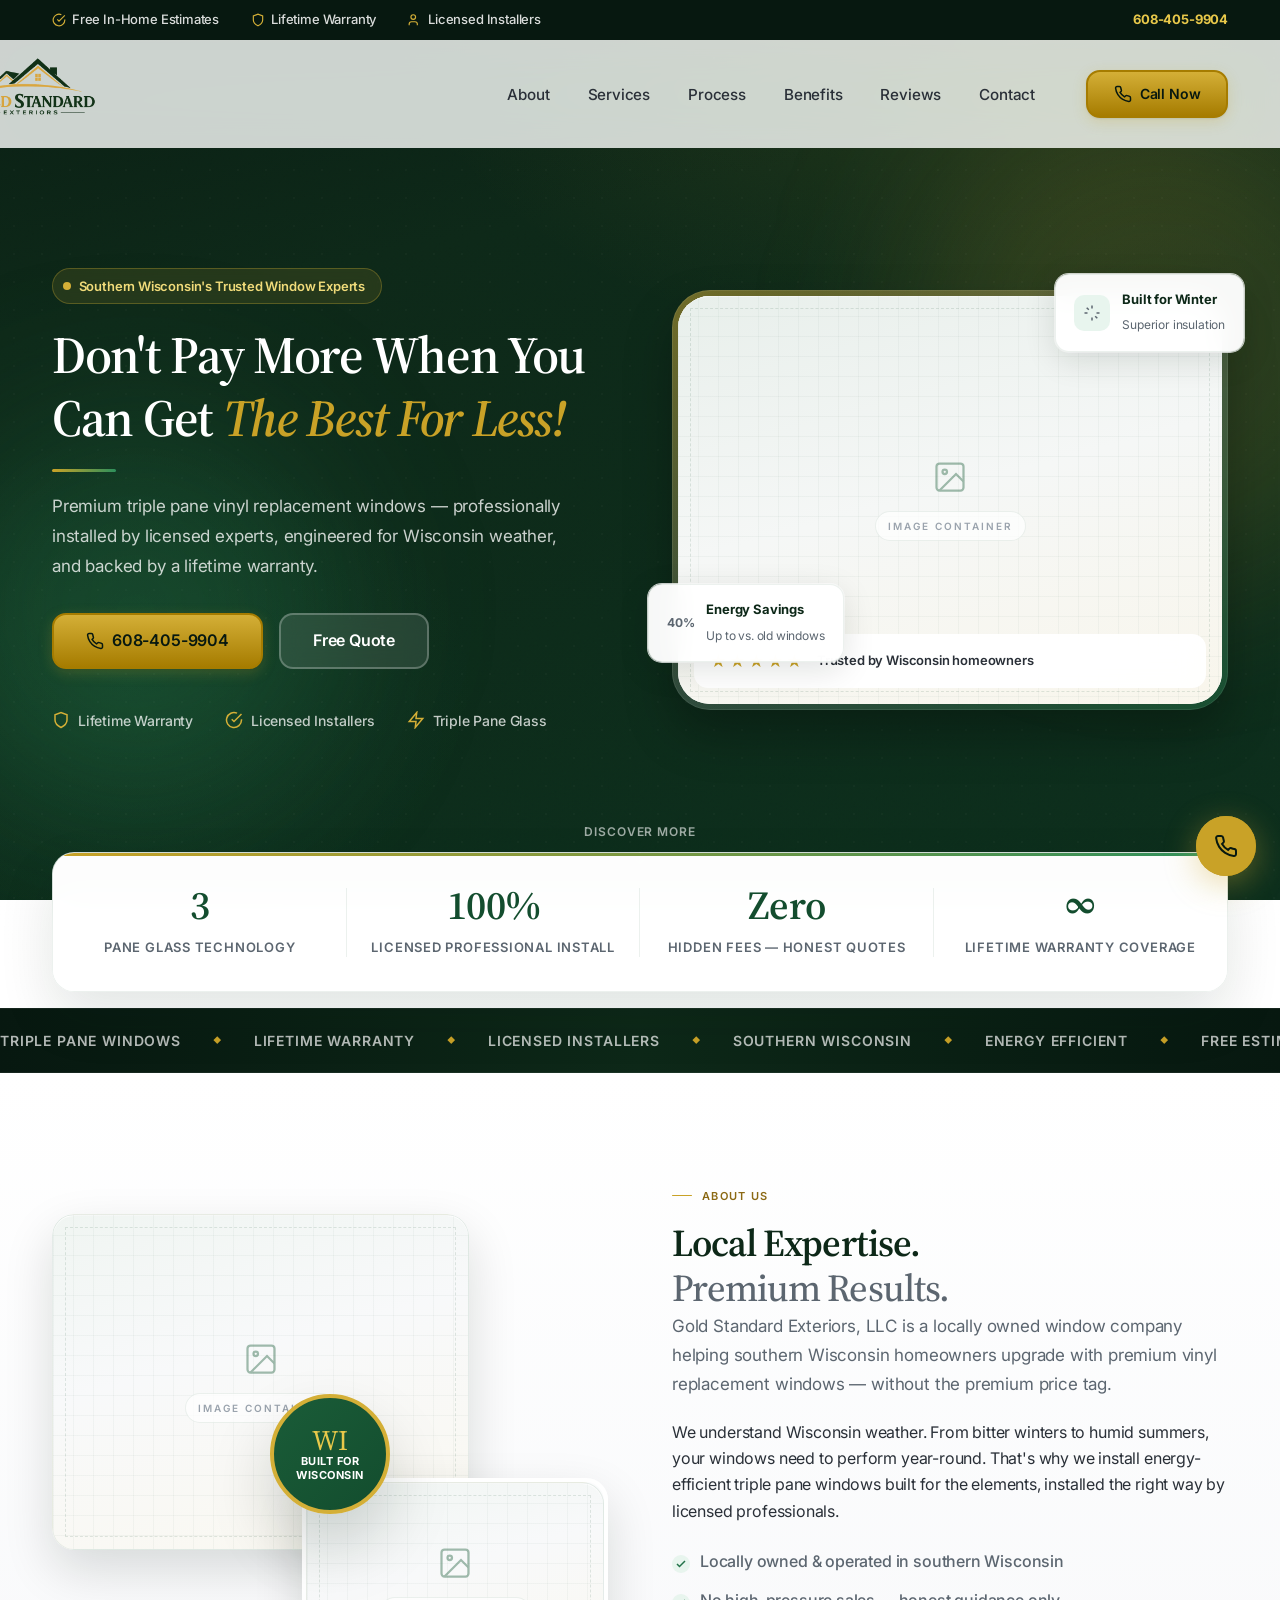
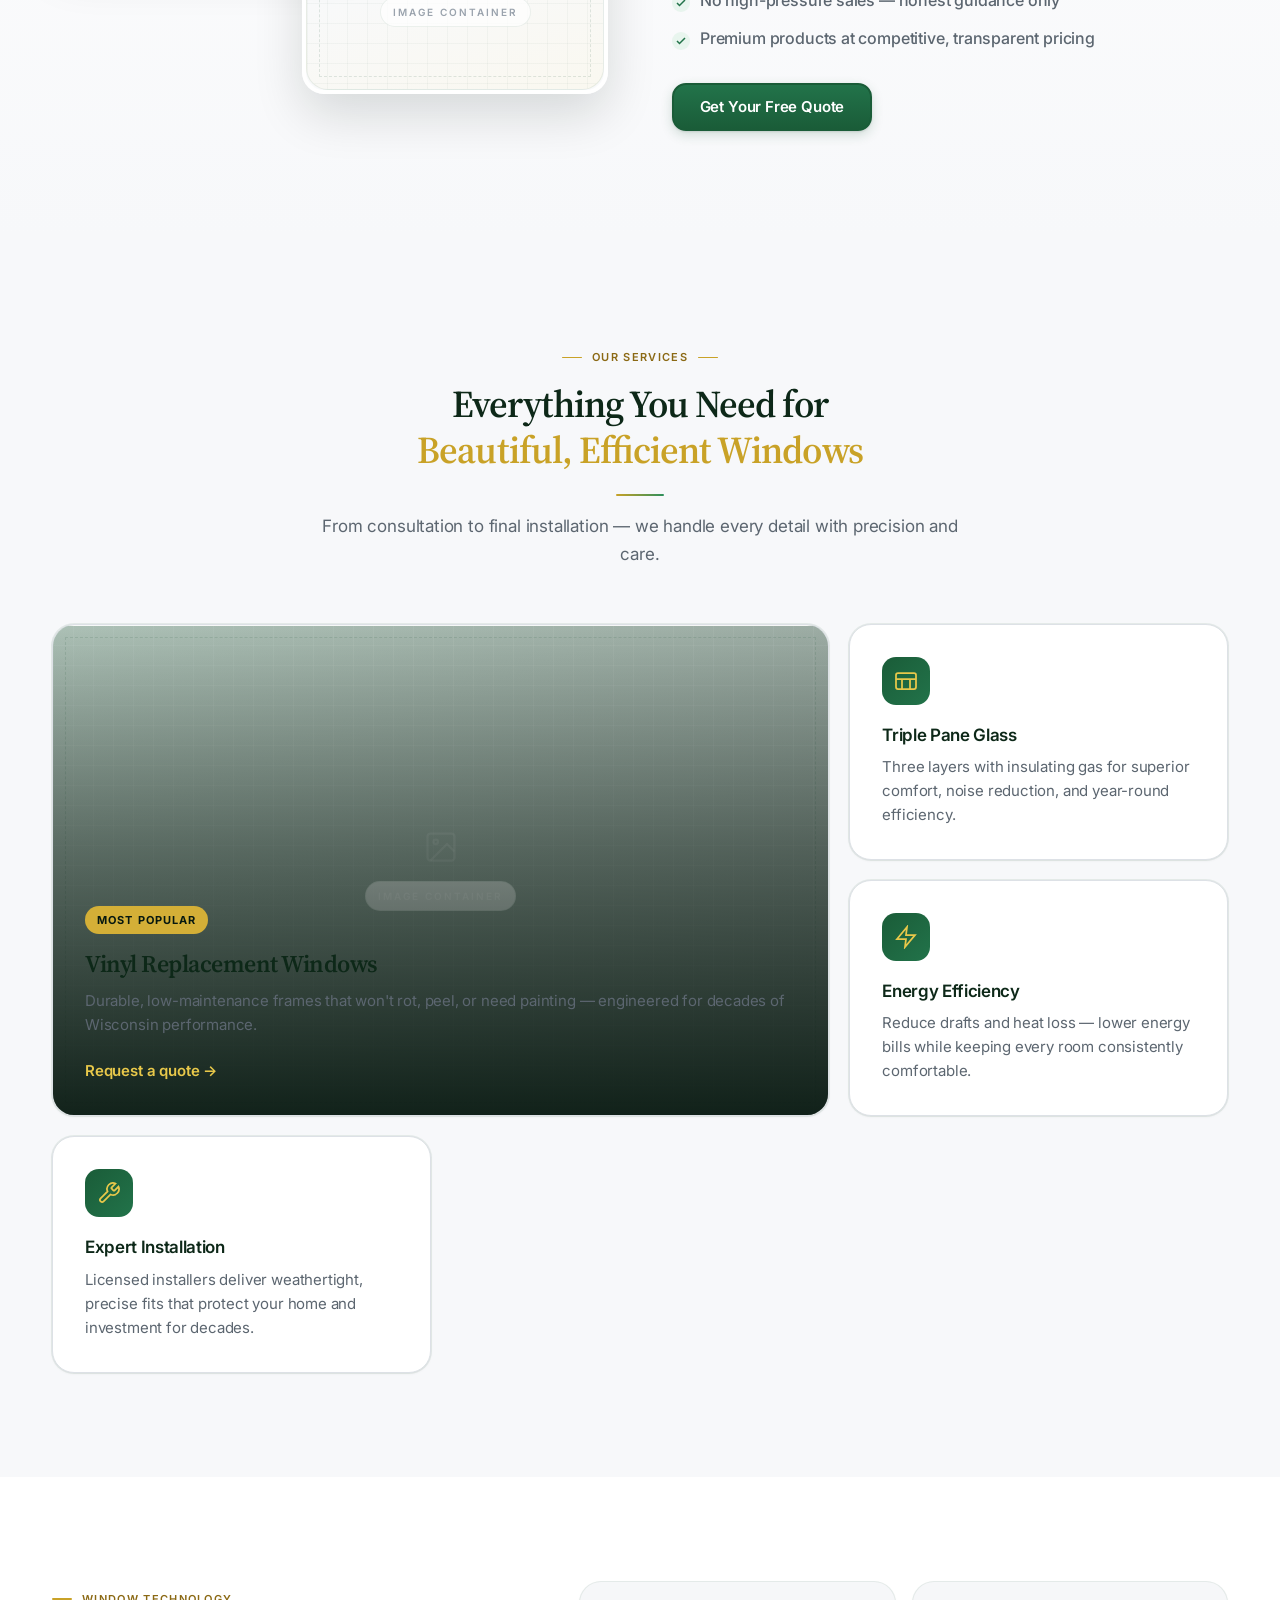
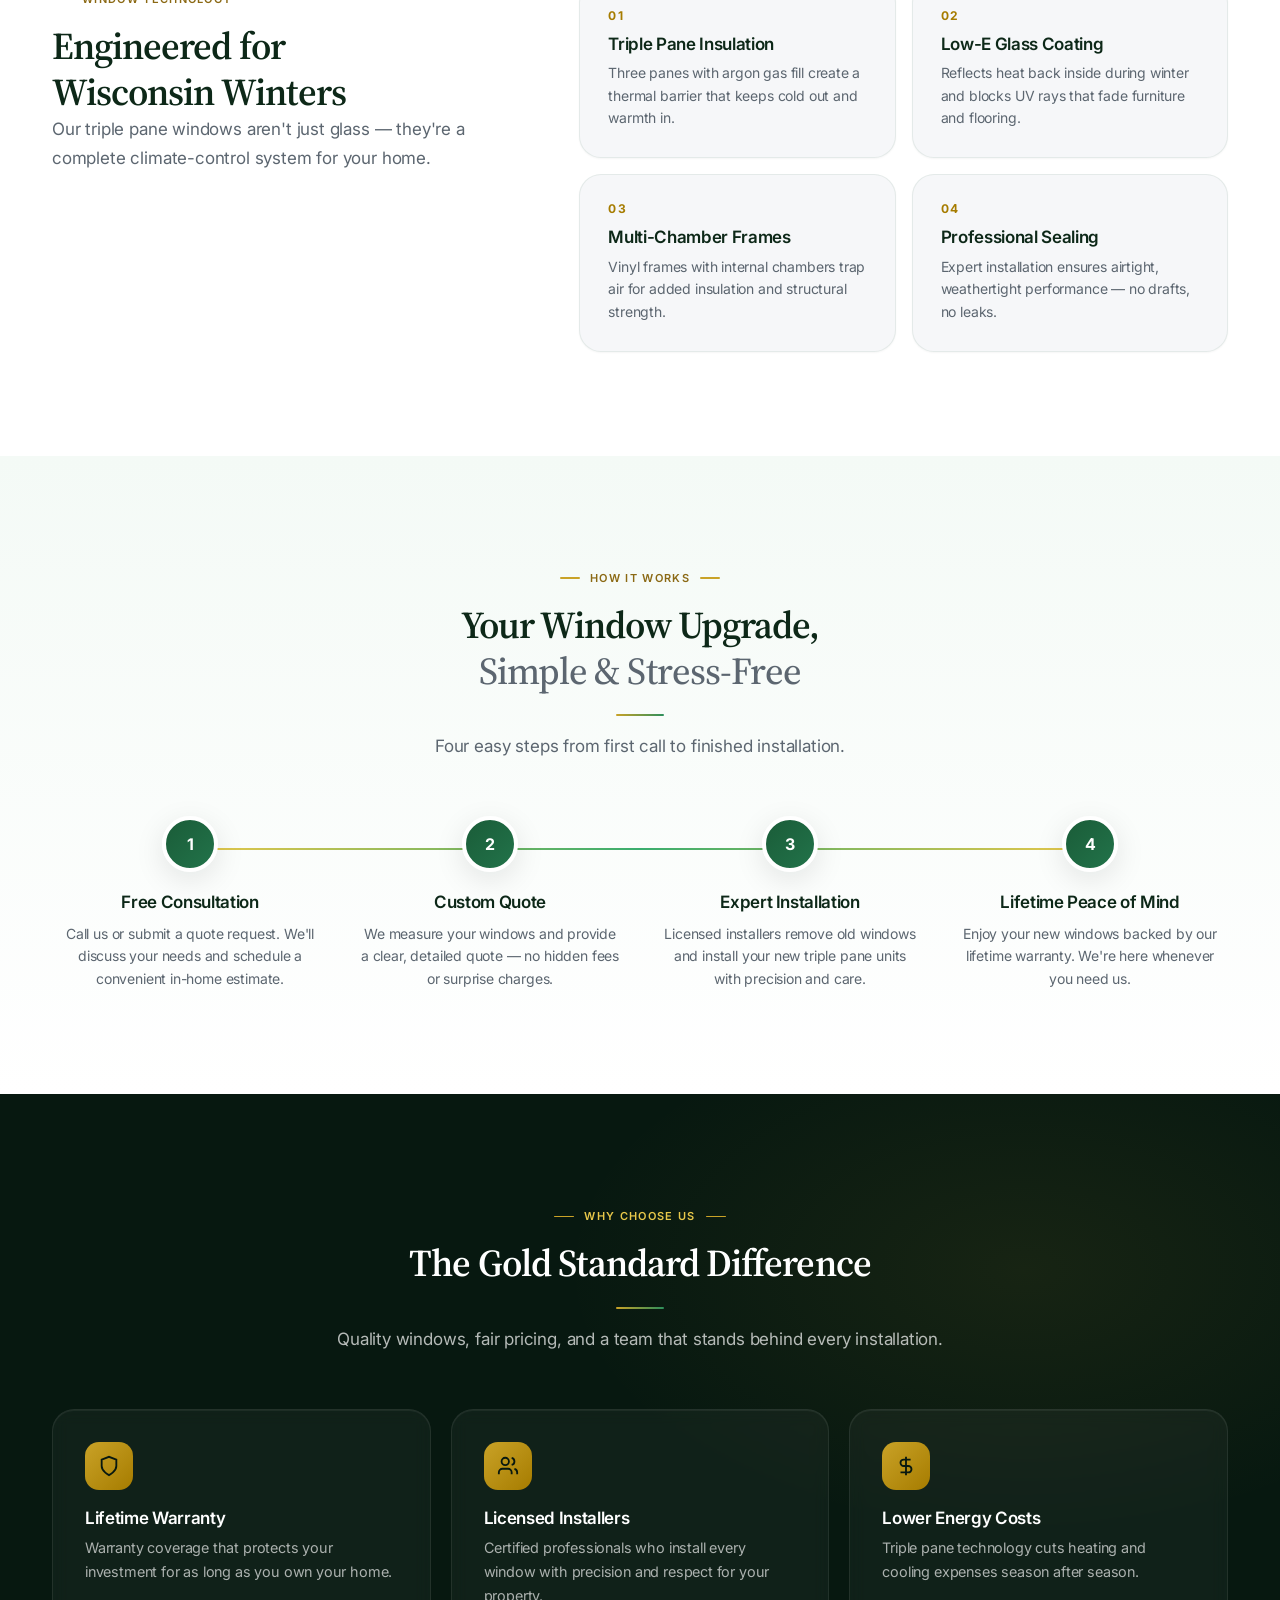
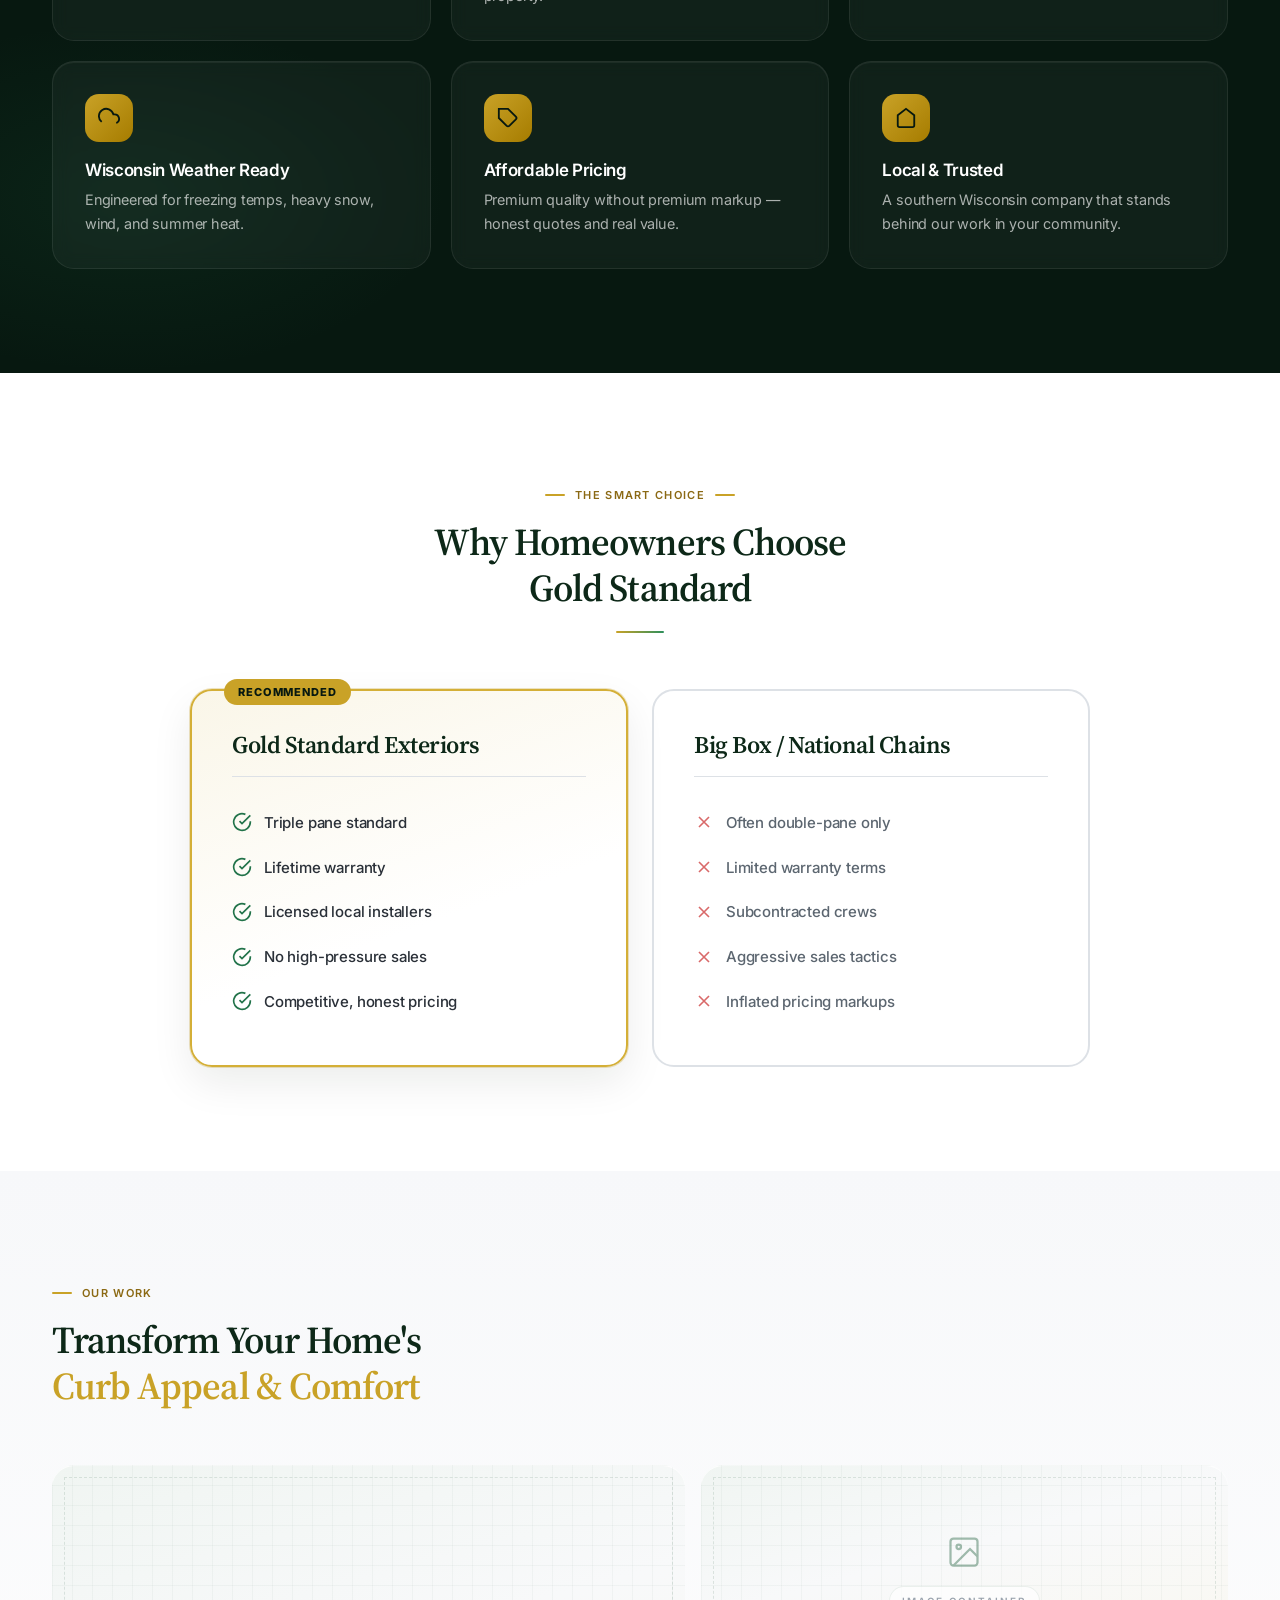
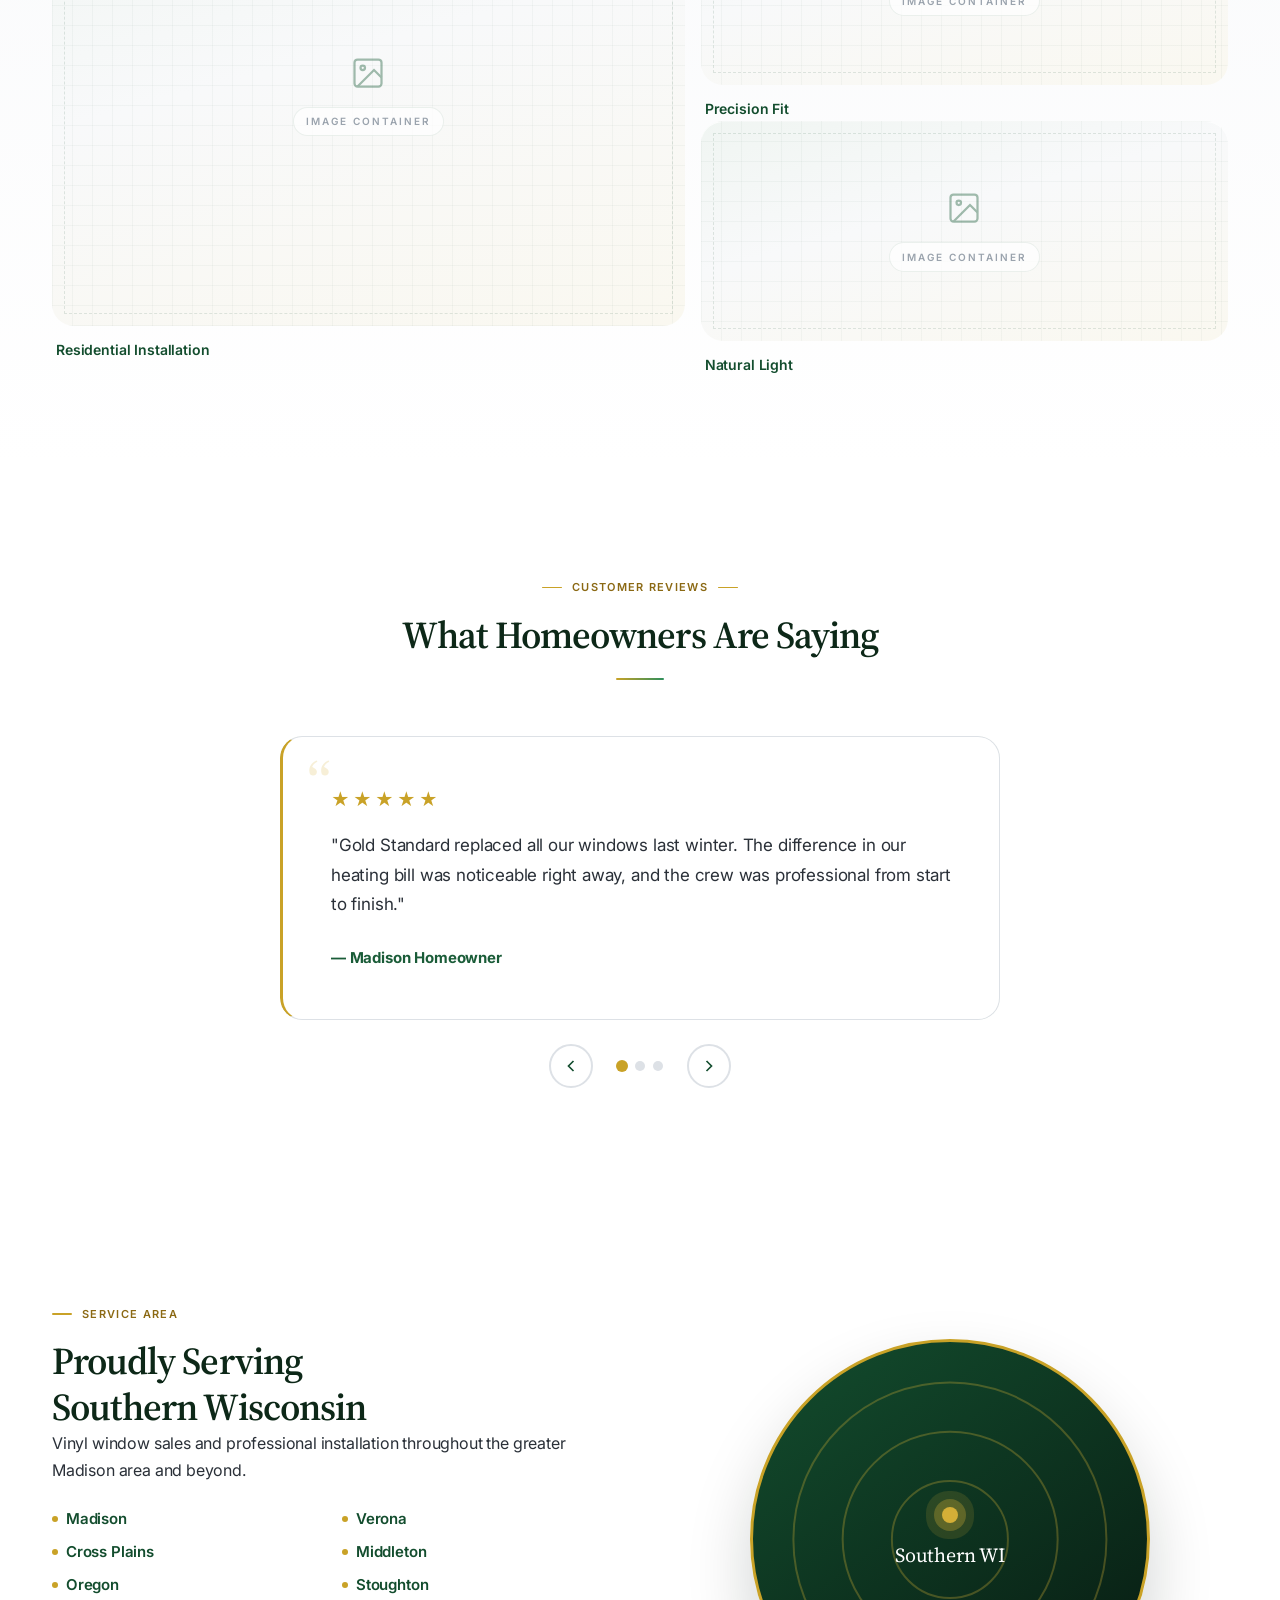
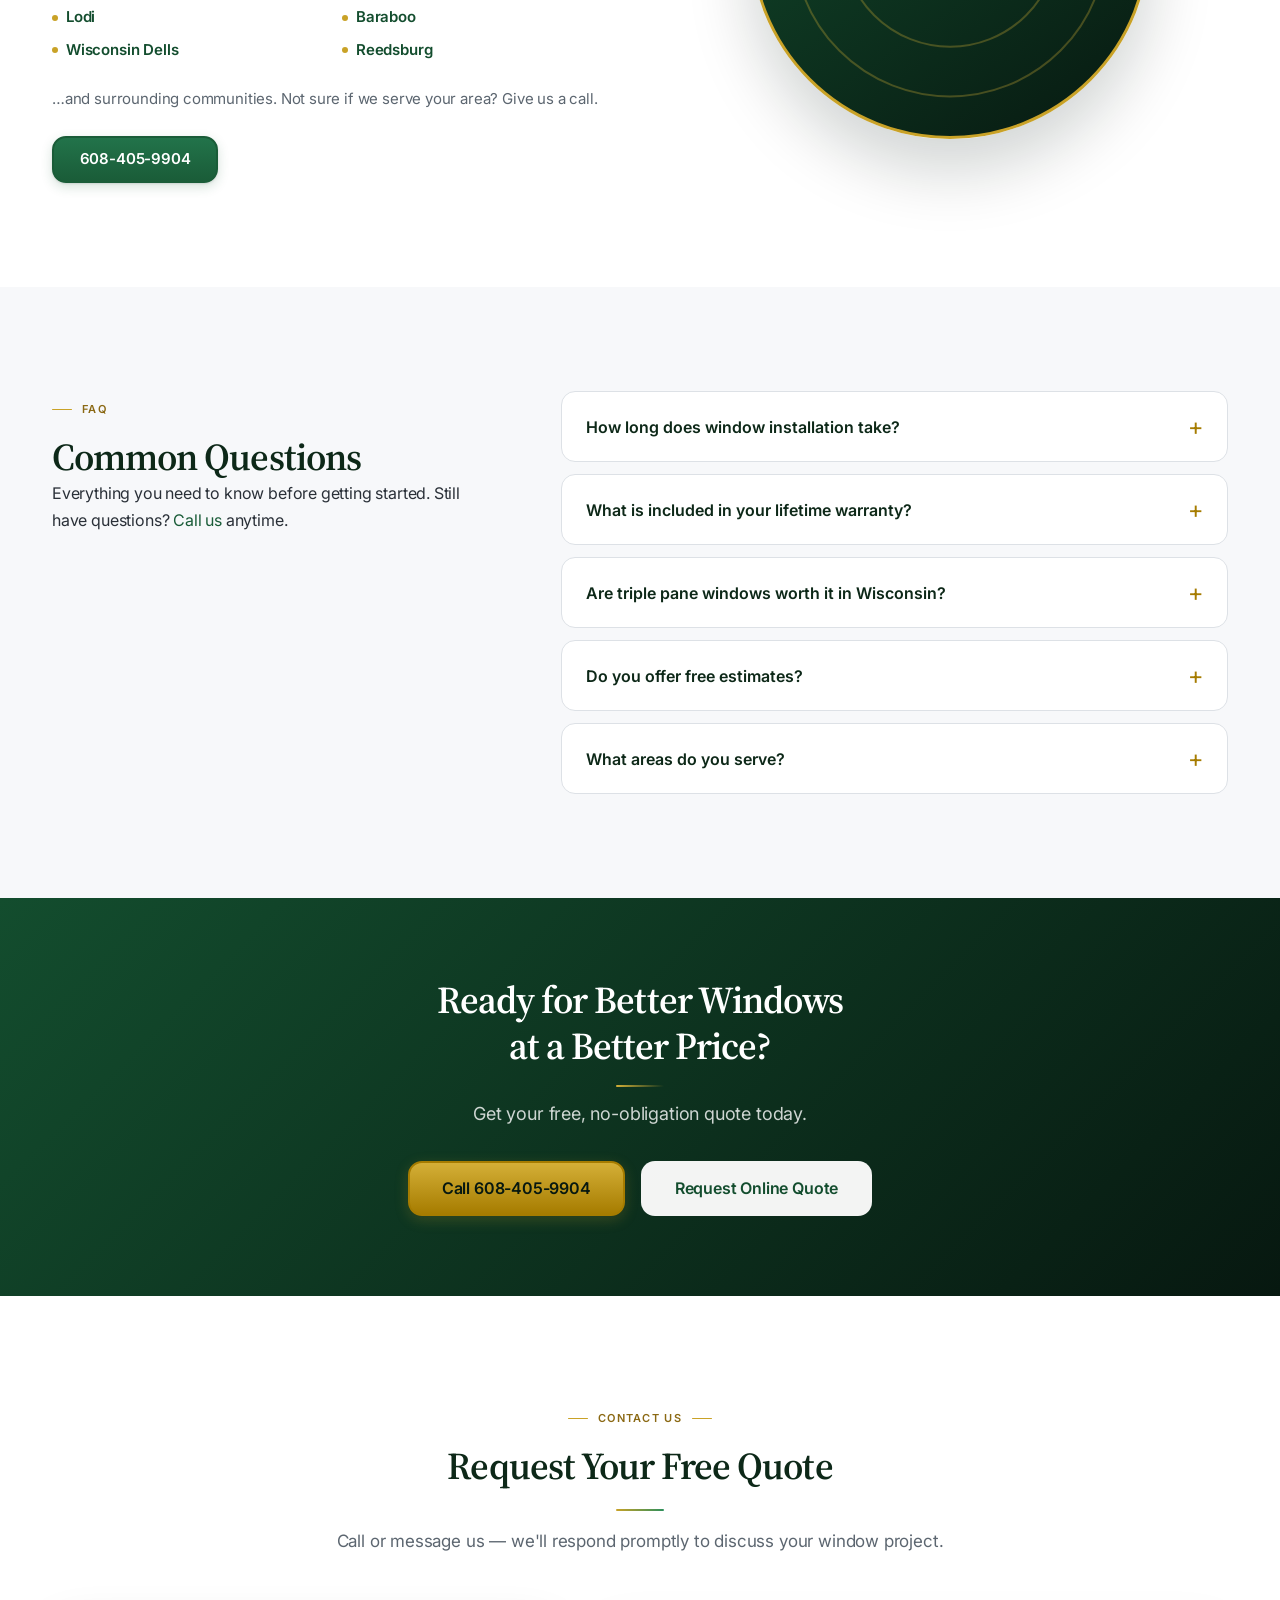
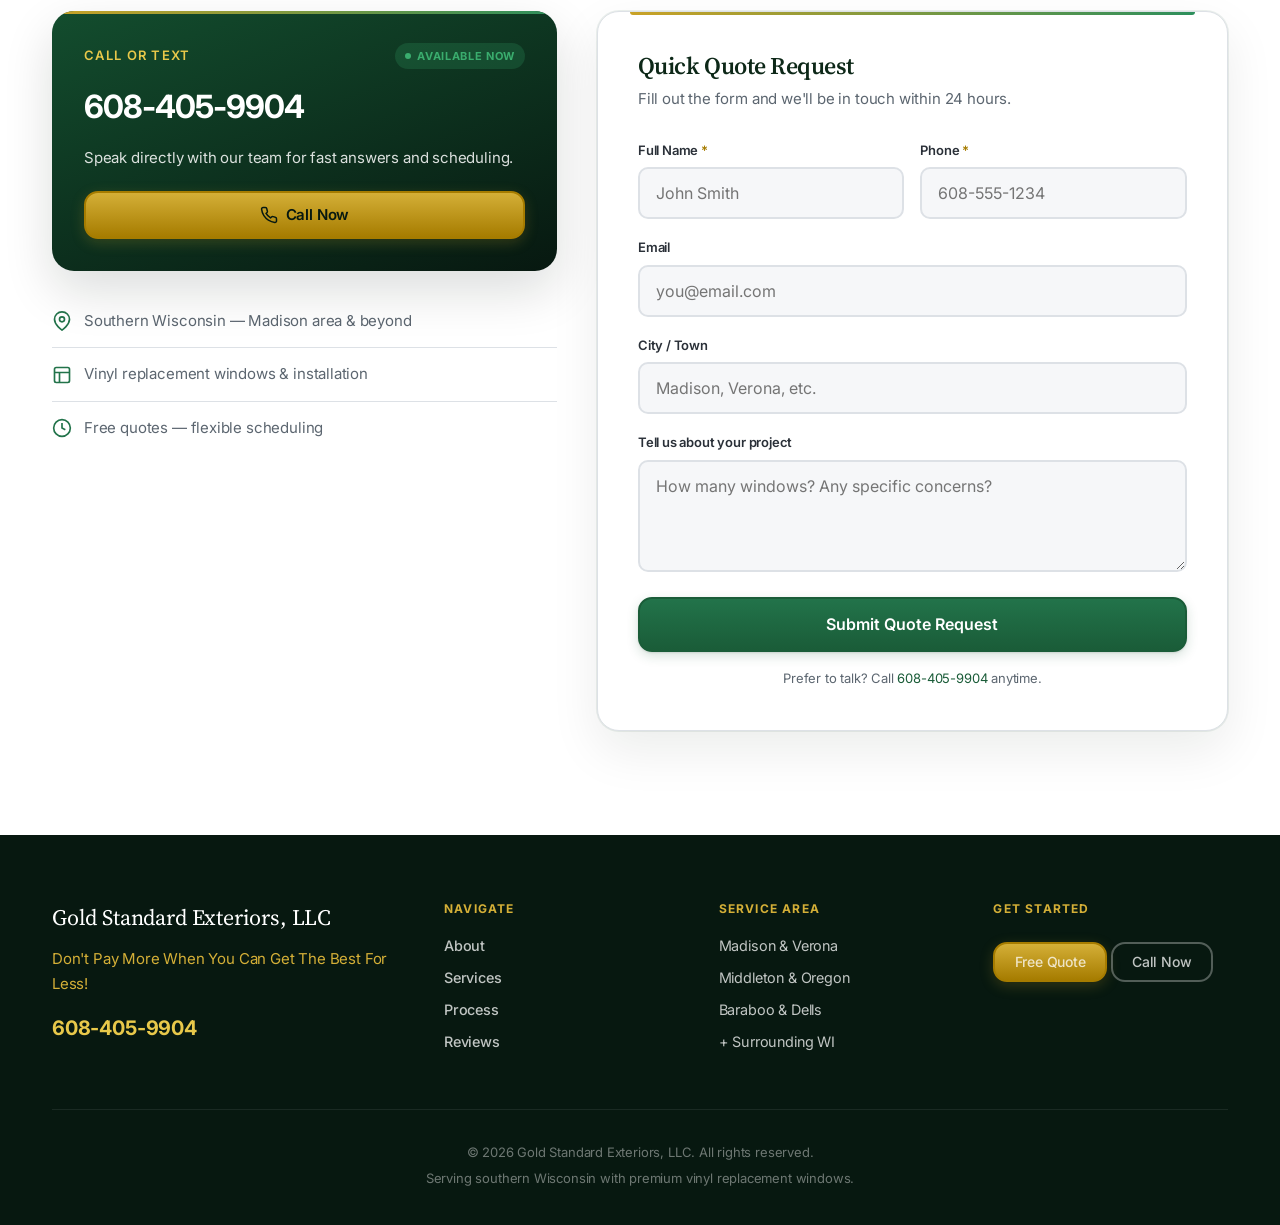
==== commit 922c1db6: "Main Structure Fixed" ====
--- a/Gold Standard Exteriors/index.html
+++ b/Gold Standard Exteriors/index.html
@@ -48,13 +48,7 @@
   <header class="site-header" id="top">
     <div class="header-inner container">
       <a href="#top" class="logo" aria-label="Gold Standard Exteriors home">
-        <span class="logo-mark" aria-hidden="true">
-          <svg viewBox="0 0 36 36" fill="none"><rect x="5" y="9" width="26" height="20" rx="2.5" stroke="currentColor" stroke-width="2"/><path d="M5 16h26M13 16v13M23 16v13" stroke="currentColor" stroke-width="2"/><path d="M18 4l3.5 5h-7L18 4z" fill="currentColor"/></svg>
-        </span>
-        <span class="logo-text">
-          <span class="logo-name">Gold Standard</span>
-          <span class="logo-tag">Exteriors, LLC</span>
-        </span>
+        <img src="assets/Golden-Standard-Exteriors-NoBackground-Logo.png?v=20260520" alt="Gold Standard Exteriors logo" class="logo-image">
       </a>
 
       <button class="nav-toggle" type="button" aria-expanded="false" aria-controls="site-nav" aria-label="Open menu">
--- a/Gold Standard Exteriors/css/styles.css
+++ b/Gold Standard Exteriors/css/styles.css
@@ -49,7 +49,7 @@
   --radius-full: 9999px;
 
   --top-bar-height: 40px;
-  --header-height: 72px;
+  --header-height: 108px;
   --ease: cubic-bezier(0.4, 0, 0.2, 1);
   --ease-out: cubic-bezier(0.16, 1, 0.3, 1);
   --transition: 0.3s var(--ease);
@@ -448,41 +448,39 @@
   box-shadow: var(--shadow-sm);
 }
 
-.site-header.header-hidden { transform: translateY(calc(-100% - var(--top-bar-height))); }
+.site-header.header-hidden { transform: none; }
 
 .header-inner {
   display: flex;
   align-items: center;
   justify-content: space-between;
   height: var(--header-height);
-  gap: 1rem;
+  gap: 1.4rem;
 }
 
 .logo {
   display: flex;
   align-items: center;
-  gap: 0.75rem;
+  gap: 0;
+  padding: 0.35rem 0.85rem;
+  margin-left: 0;
+  border-radius: var(--radius-md);
+  background: transparent;
+  border: 1px solid transparent;
   color: var(--green-800);
   text-decoration: none;
+  box-shadow: none;
 }
 .logo:hover { color: var(--green-700); }
 
-.logo-mark {
-  width: 2.75rem;
-  height: 2.75rem;
-  color: var(--gold-500);
-  background: linear-gradient(135deg, var(--green-50), var(--gold-100));
-  border-radius: var(--radius-sm);
-  display: flex;
-  align-items: center;
-  justify-content: center;
-  padding: 0.375rem;
-}
-.logo-mark svg { width: 100%; height: 100%; }
-
-.logo-text { display: flex; flex-direction: column; line-height: 1.1; }
-.logo-name { font-family: var(--font-display); font-size: 1.125rem; font-weight: 600; color: var(--green-900); }
-.logo-tag { font-size: 0.65rem; font-weight: 700; letter-spacing: 0.08em; text-transform: uppercase; color: var(--gray-600); }
+.logo-image {
+  width: min(80vw, 580px);
+  height: 145px;
+  object-fit: contain;
+  flex-shrink: 0;
+  mix-blend-mode: multiply;
+  transform: translateX(-14.25rem);
+}
 
 /* Nav */
 .nav-toggle {
@@ -504,20 +502,20 @@
 .nav-toggle[aria-expanded="true"] .nav-toggle-bar:nth-child(2) { opacity: 0; }
 .nav-toggle[aria-expanded="true"] .nav-toggle-bar:nth-child(3) { transform: translateY(-7px) rotate(-45deg); }
 
-.site-nav { display: flex; align-items: center; gap: 2rem; }
+.site-nav { display: flex; align-items: center; gap: 2.2rem; }
 
 .nav-list {
   display: flex;
   align-items: center;
-  gap: 0.25rem;
+  gap: 0.375rem;
   list-style: none;
 }
 
 .nav-list a {
-  font-size: 0.9rem;
+  font-size: 0.95rem;
   font-weight: 500;
   color: var(--gray-800);
-  padding: 0.5rem 0.875rem;
+  padding: 0.6rem 1rem;
   border-radius: var(--radius-sm);
   position: relative;
   transition: color var(--transition), background var(--transition);
@@ -1939,9 +1937,8 @@
   box-shadow: 0 4px 24px rgba(7, 24, 16, 0.06);
 }
 
-.logo-mark {
-  box-shadow: 0 2px 8px rgba(7, 24, 16, 0.06);
-  border: 1px solid var(--border-subtle);
+.logo-image {
+  filter: contrast(1.04) saturate(1.05);
 }
 
 .nav-list a.active {
@@ -1977,12 +1974,22 @@
 
 @media (max-width: 768px) {
   :root {
-    --header-height: 64px;
+    --header-height: 92px;
     --top-bar-height: 0px;
   }
 
   .top-bar { display: none; }
   .site-header { top: 0; }
+
+  .logo {
+    padding: 0.2rem 0.5rem;
+    margin-left: 0;
+  }
+  .logo-image {
+    width: min(90vw, 380px);
+    height: 82px;
+    transform: translateX(-1.4rem);
+  }
 
   .nav-toggle { display: flex; }
 
@@ -2054,6 +2061,18 @@
 }
 
 @media (max-width: 480px) {
+  :root {
+    --header-height: 84px;
+  }
+
+  .logo { margin-left: 0; }
+
+  .logo-image {
+    width: min(92vw, 340px);
+    height: 74px;
+    transform: translateX(-1rem);
+  }
+
   .hero-trust { flex-direction: column; gap: 0.75rem; }
   .hero-float-1 { right: 0; top: -0.5rem; }
   .stats-grid { grid-template-columns: 1fr; }
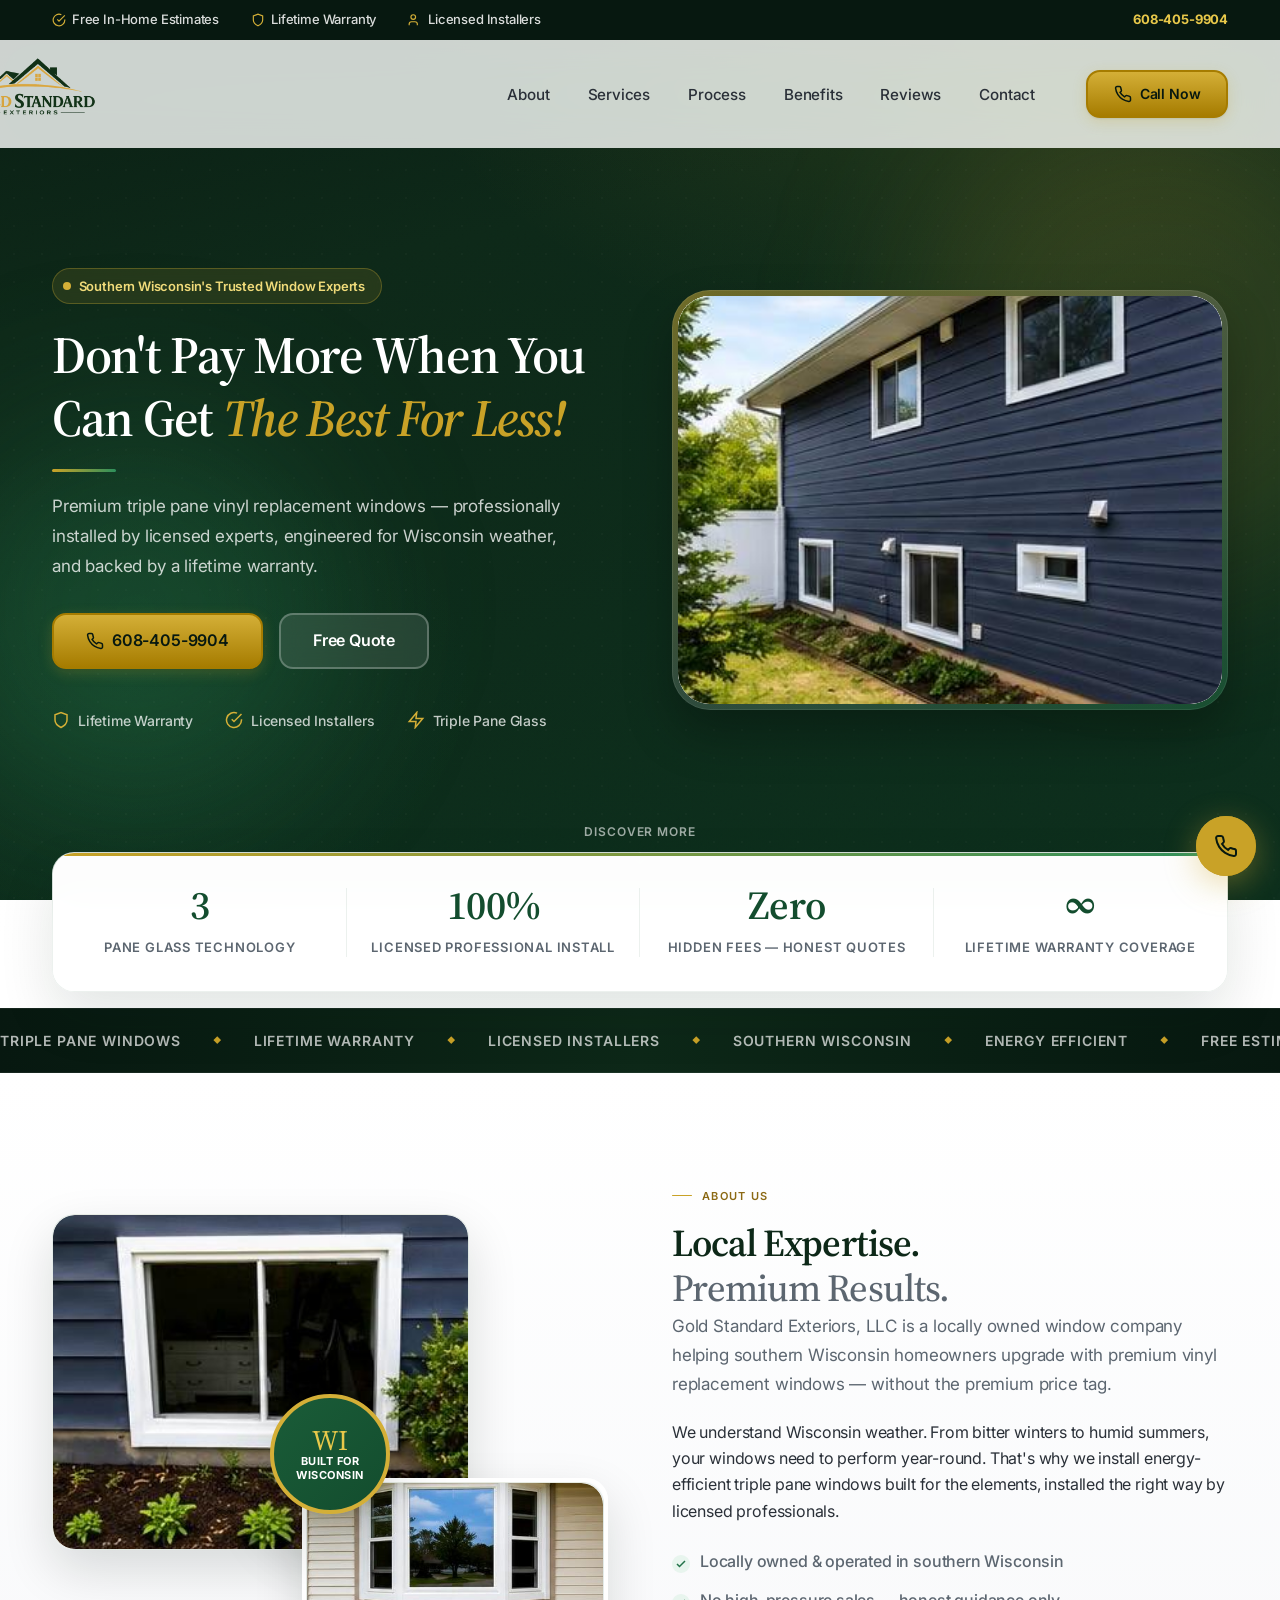
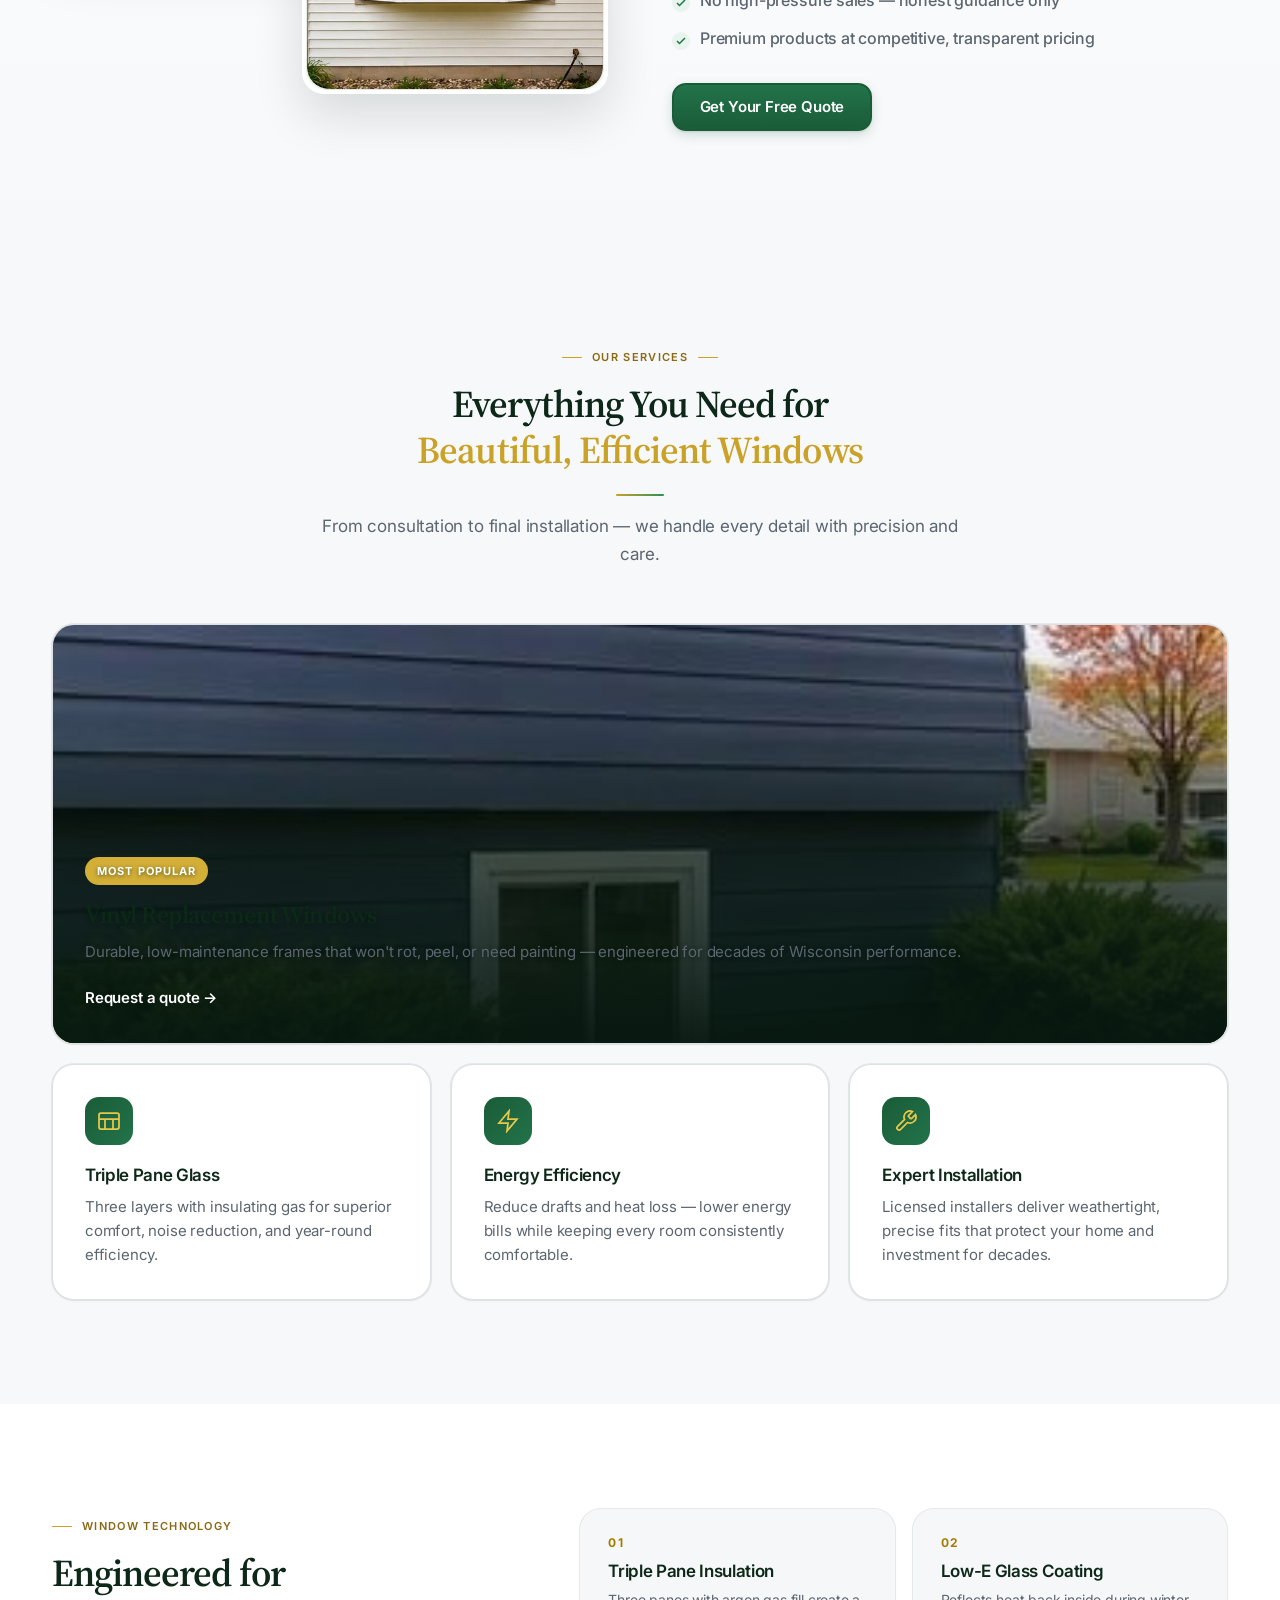
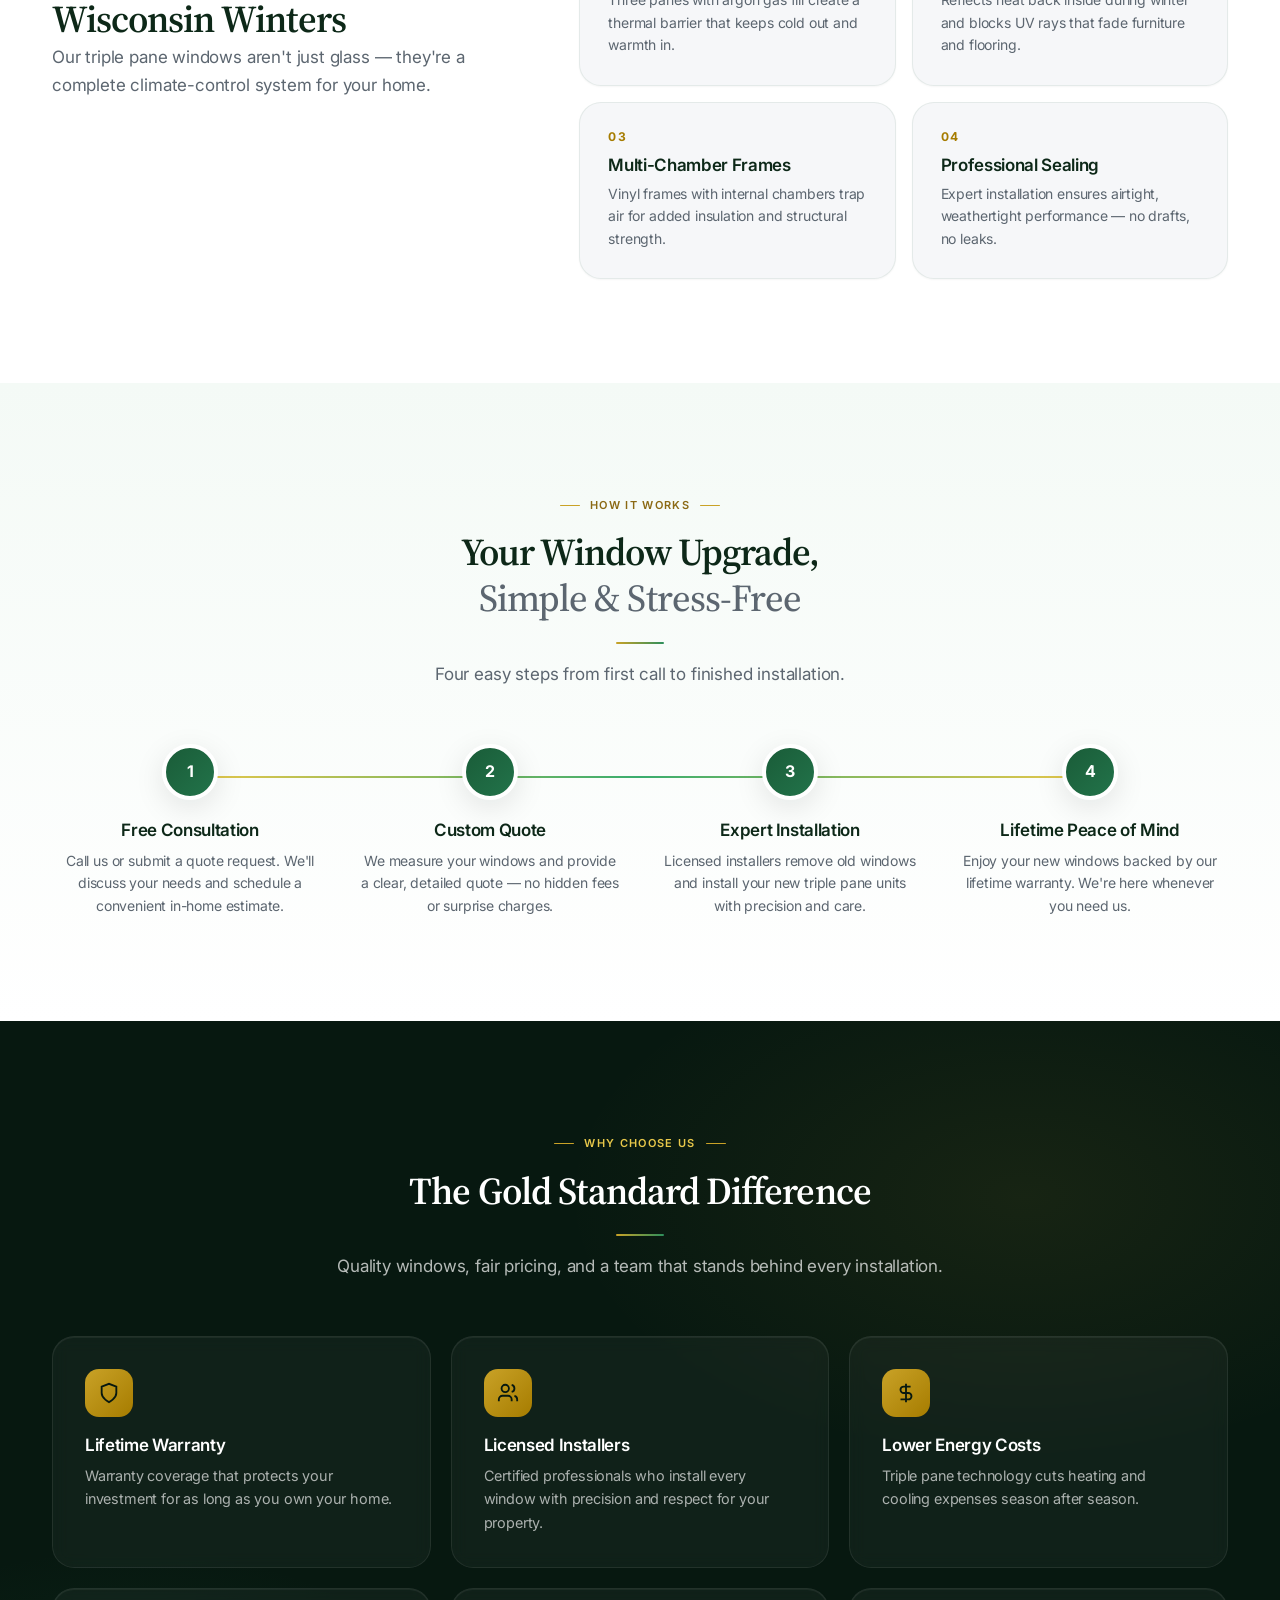
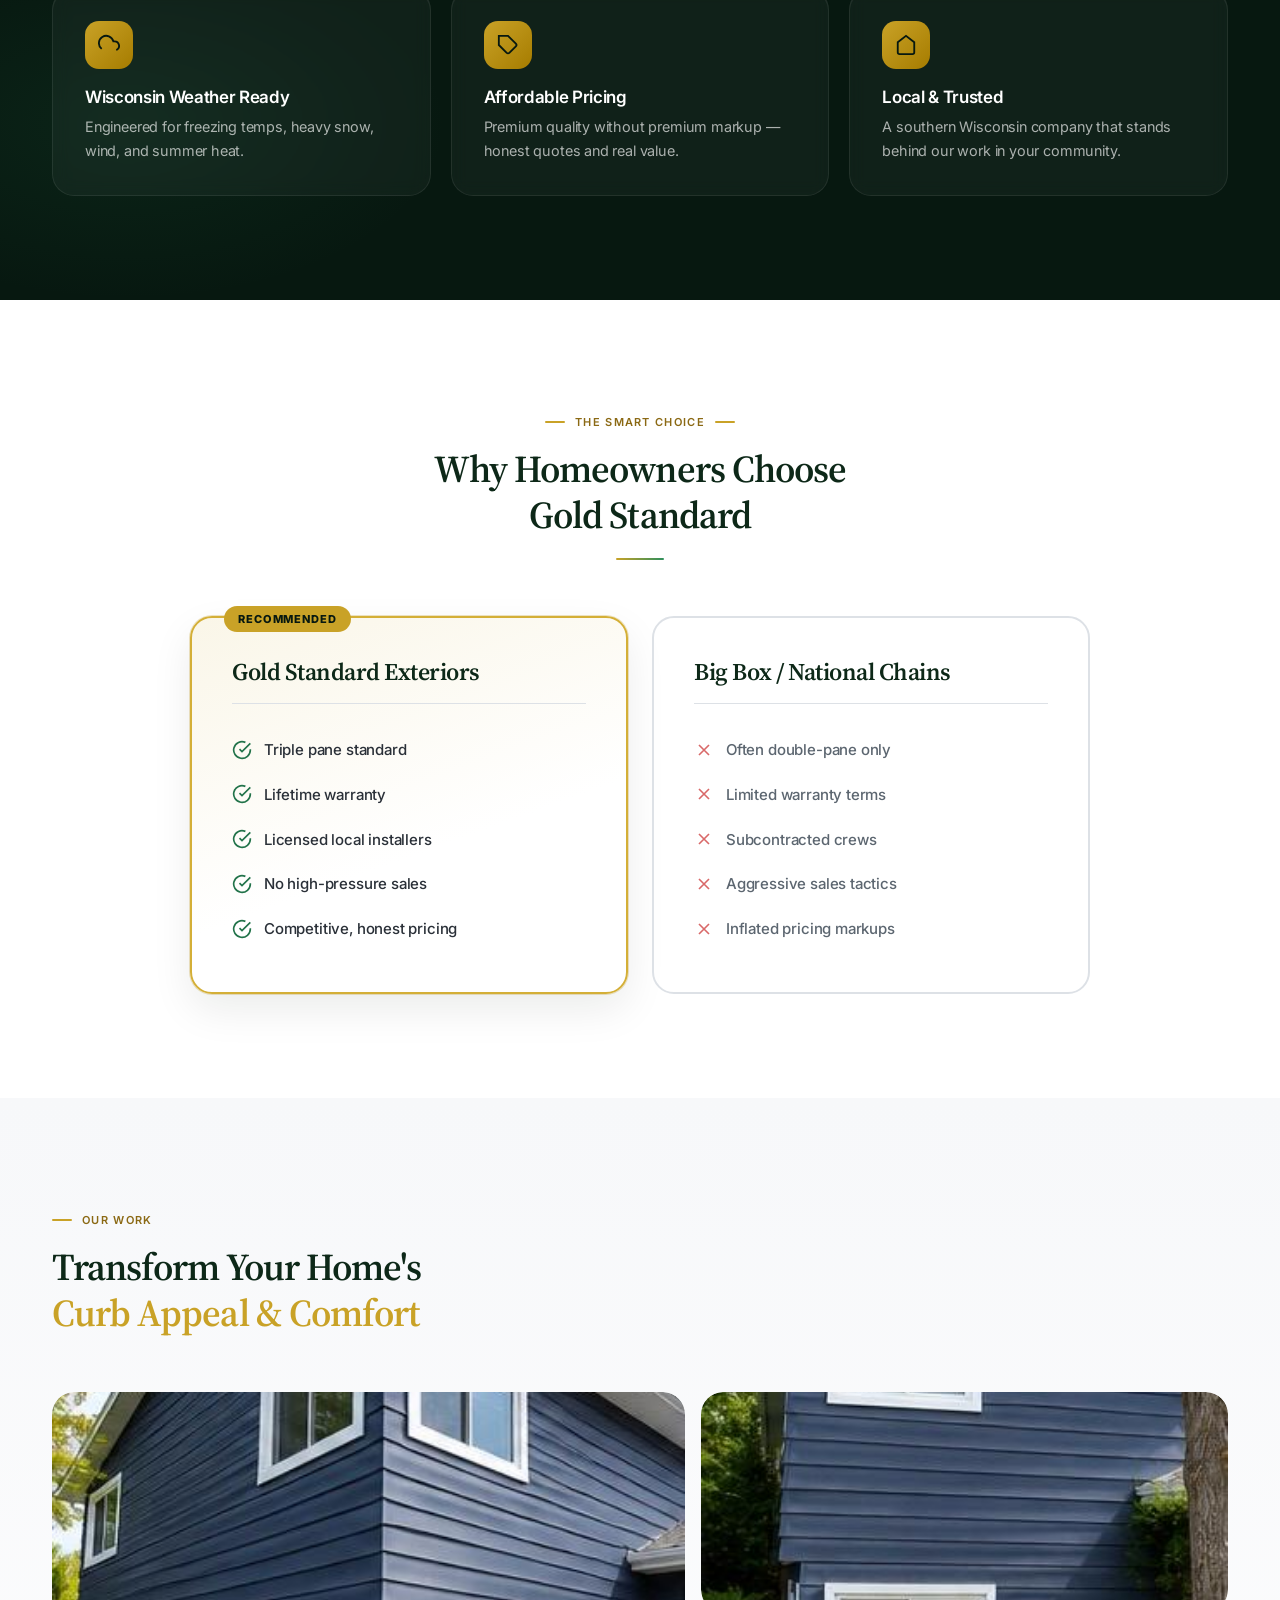
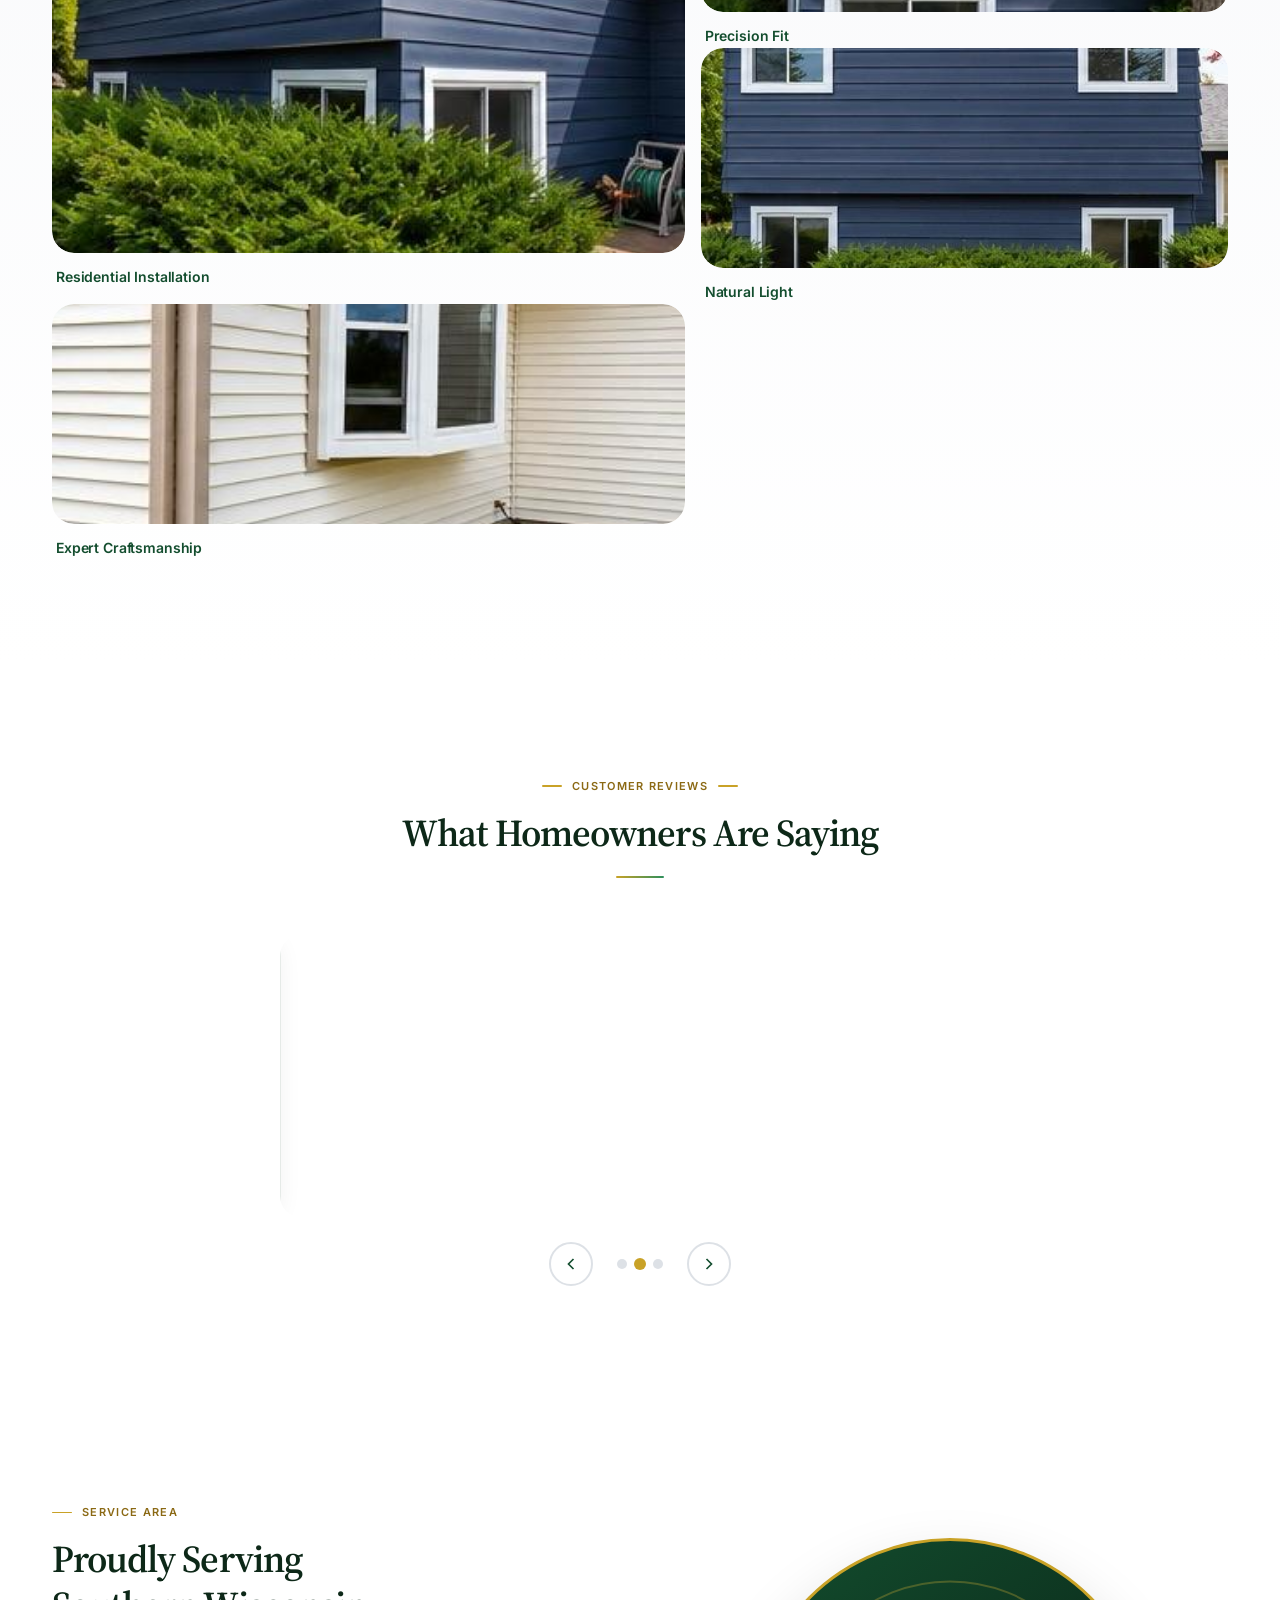
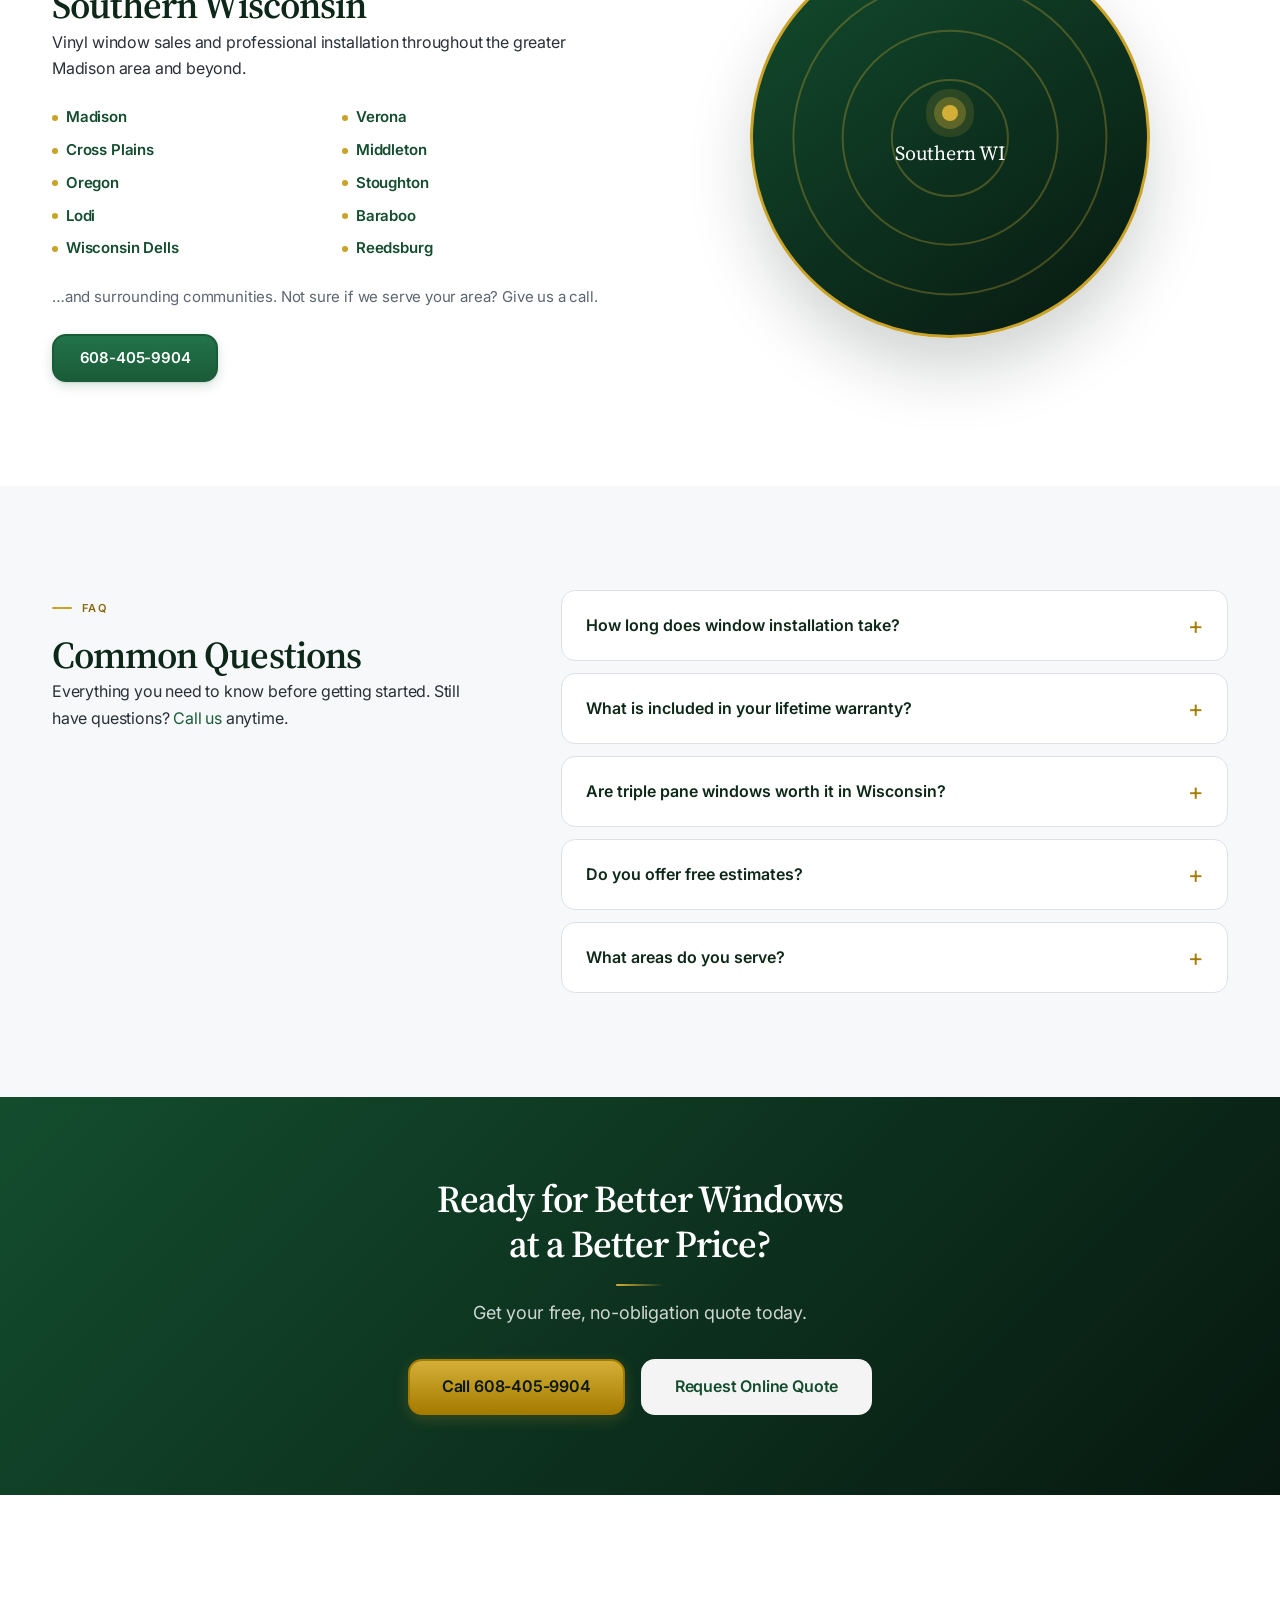
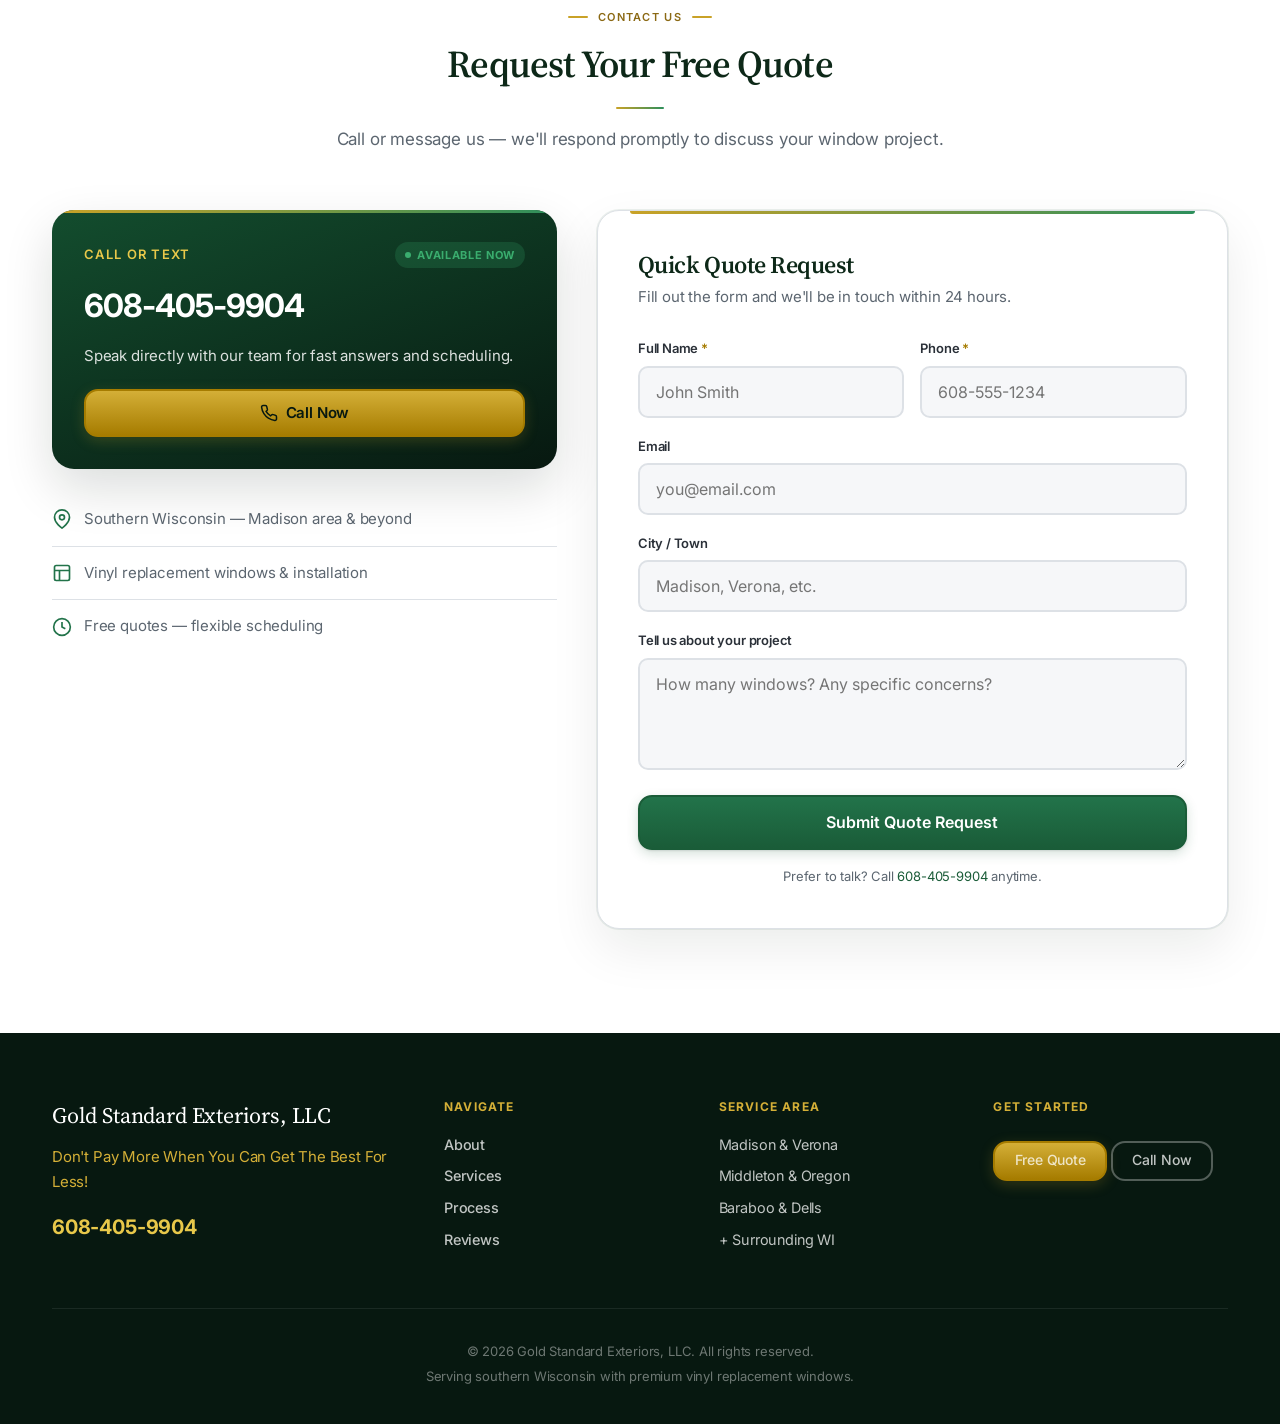
==== commit b2fac9d9: "Images added" ====
--- a/Gold Standard Exteriors/index.html
+++ b/Gold Standard Exteriors/index.html
@@ -108,30 +108,9 @@
         <div class="hero-panel" data-reveal>
           <div class="hero-panel-frame">
             <div class="hero-panel-main">
-              <div class="image-container image-container--hero" role="img" aria-label="Hero image placeholder">
-                <svg class="image-container-icon" viewBox="0 0 24 24" fill="none" stroke="currentColor" stroke-width="1.5" aria-hidden="true"><rect x="3" y="3" width="18" height="18" rx="2"/><circle cx="8.5" cy="8.5" r="1.5"/><path d="M21 15l-5-5L5 21"/></svg>
-                <span class="image-container-label">Image Container</span>
+              <div class="image-container image-container--hero">
+                <img src="assets/image (1).jpeg" alt="Premium window installation by Gold Standard Exteriors">
               </div>
-              <div class="hero-panel-badge">
-                <span class="rating-stars" aria-label="5 out of 5 stars">★★★★★</span>
-                <span>Trusted by Wisconsin homeowners</span>
-              </div>
-            </div>
-          </div>
-          <div class="hero-float-card hero-float-1">
-            <span class="float-icon" aria-hidden="true">
-              <svg viewBox="0 0 24 24" fill="none" stroke="currentColor" stroke-width="2"><path d="M12 2v4M12 18v4M4.93 4.93l2.83 2.83M16.24 16.24l2.83 2.83M2 12h4M18 12h4"/></svg>
-            </span>
-            <div>
-              <strong>Built for Winter</strong>
-              <span>Superior insulation</span>
-            </div>
-          </div>
-          <div class="hero-float-card hero-float-2">
-            <span class="float-value" data-count="40" data-suffix="%">0%</span>
-            <div>
-              <strong>Energy Savings</strong>
-              <span>Up to vs. old windows</span>
             </div>
           </div>
         </div>
@@ -190,15 +169,13 @@
         <div class="about-grid">
           <div class="about-visual" data-reveal>
             <div class="about-img about-img-1">
-              <div class="image-container" role="img" aria-label="About image placeholder">
-                <svg class="image-container-icon" viewBox="0 0 24 24" fill="none" stroke="currentColor" stroke-width="1.5" aria-hidden="true"><rect x="3" y="3" width="18" height="18" rx="2"/><circle cx="8.5" cy="8.5" r="1.5"/><path d="M21 15l-5-5L5 21"/></svg>
-                <span class="image-container-label">Image Container</span>
+              <div class="image-container">
+                <img src="assets/image (2).jpeg" alt="Gold Standard Exteriors team installing windows">
               </div>
             </div>
             <div class="about-img about-img-2">
-              <div class="image-container" role="img" aria-label="About image placeholder">
-                <svg class="image-container-icon" viewBox="0 0 24 24" fill="none" stroke="currentColor" stroke-width="1.5" aria-hidden="true"><rect x="3" y="3" width="18" height="18" rx="2"/><circle cx="8.5" cy="8.5" r="1.5"/><path d="M21 15l-5-5L5 21"/></svg>
-                <span class="image-container-label">Image Container</span>
+              <div class="image-container">
+                <img src="assets/image (3).jpeg" alt="Vinyl replacement windows in a Wisconsin home">
               </div>
             </div>
             <div class="about-experience">
@@ -233,9 +210,8 @@
         <div class="services-bento">
           <article class="service-card service-featured">
             <div class="service-card-bg">
-              <div class="image-container image-container--dark" role="img" aria-label="Service image placeholder">
-                <svg class="image-container-icon" viewBox="0 0 24 24" fill="none" stroke="currentColor" stroke-width="1.5" aria-hidden="true"><rect x="3" y="3" width="18" height="18" rx="2"/><circle cx="8.5" cy="8.5" r="1.5"/><path d="M21 15l-5-5L5 21"/></svg>
-                <span class="image-container-label">Image Container</span>
+              <div class="image-container image-container--dark">
+                <img src="assets/image (4).jpeg" alt="Vinyl replacement window close-up">
               </div>
             </div>
             <div class="service-card-content">
@@ -392,25 +368,28 @@
         </div>
         <div class="gallery-grid">
           <div class="gallery-item gallery-large">
-            <div class="image-container image-container--gallery" role="img" aria-label="Gallery image placeholder">
-              <svg class="image-container-icon" viewBox="0 0 24 24" fill="none" stroke="currentColor" stroke-width="1.5" aria-hidden="true"><rect x="3" y="3" width="18" height="18" rx="2"/><circle cx="8.5" cy="8.5" r="1.5"/><path d="M21 15l-5-5L5 21"/></svg>
-              <span class="image-container-label">Image Container</span>
+            <div class="image-container image-container--gallery">
+              <img src="assets/image (5).jpeg" alt="Residential window installation">
             </div>
             <div class="gallery-caption">Residential Installation</div>
           </div>
           <div class="gallery-item">
-            <div class="image-container image-container--gallery" role="img" aria-label="Gallery image placeholder">
-              <svg class="image-container-icon" viewBox="0 0 24 24" fill="none" stroke="currentColor" stroke-width="1.5" aria-hidden="true"><rect x="3" y="3" width="18" height="18" rx="2"/><circle cx="8.5" cy="8.5" r="1.5"/><path d="M21 15l-5-5L5 21"/></svg>
-              <span class="image-container-label">Image Container</span>
+            <div class="image-container image-container--gallery">
+              <img src="assets/image (6).jpeg" alt="Precision window fitting">
             </div>
             <div class="gallery-caption">Precision Fit</div>
           </div>
           <div class="gallery-item">
-            <div class="image-container image-container--gallery" role="img" aria-label="Gallery image placeholder">
-              <svg class="image-container-icon" viewBox="0 0 24 24" fill="none" stroke="currentColor" stroke-width="1.5" aria-hidden="true"><rect x="3" y="3" width="18" height="18" rx="2"/><circle cx="8.5" cy="8.5" r="1.5"/><path d="M21 15l-5-5L5 21"/></svg>
-              <span class="image-container-label">Image Container</span>
+            <div class="image-container image-container--gallery">
+              <img src="assets/image (7).jpeg" alt="Natural light through new windows">
             </div>
             <div class="gallery-caption">Natural Light</div>
+          </div>
+          <div class="gallery-item">
+            <div class="image-container image-container--gallery">
+              <img src="assets/image (8).jpeg" alt="Expert window craftsmanship">
+            </div>
+            <div class="gallery-caption">Expert Craftsmanship</div>
           </div>
         </div>
       </div>
--- a/Gold Standard Exteriors/css/styles.css
+++ b/Gold Standard Exteriors/css/styles.css
@@ -250,6 +250,19 @@
   border-radius: var(--radius-lg);
   border: none;
 }
+
+.image-container img {
+  position: absolute;
+  inset: 0;
+  width: 100%;
+  height: 100%;
+  object-fit: cover;
+  border-radius: inherit;
+  display: block;
+}
+
+.image-container:has(img)::before,
+.image-container:has(img)::after { content: none; }
 
 /* ─── Typography ─── */
 h1, h2, h3 {
@@ -683,6 +696,7 @@
   bottom: 1rem;
   left: 1rem;
   right: 1rem;
+  z-index: 2;
   display: flex;
   align-items: center;
   gap: 0.75rem;
@@ -1016,9 +1030,8 @@
 }
 
 .service-featured {
-  grid-column: span 2;
-  grid-row: span 2;
-  min-height: 380px;
+  grid-column: 1 / -1;
+  min-height: 420px;
   padding: 0;
   display: flex;
   align-items: flex-end;
@@ -1027,6 +1040,7 @@
 .service-card-bg {
   position: absolute;
   inset: 0;
+  z-index: 0;
 }
 .service-card-bg .image-container {
   border-radius: 0;
@@ -1037,17 +1051,16 @@
   content: "";
   position: absolute;
   inset: 0;
-  background: linear-gradient(to top, rgba(7, 24, 16, 0.92) 0%, rgba(7, 24, 16, 0.45) 55%, transparent 100%);
+  background: linear-gradient(to top, rgba(7, 24, 16, 0.97) 0%, rgba(7, 24, 16, 0.7) 45%, rgba(7, 24, 16, 0.2) 75%, transparent 100%);
   z-index: 1;
   pointer-events: none;
 }
-.service-card-content { z-index: 2; }
-
 .service-card-content {
   position: relative;
-  z-index: 1;
+  z-index: 2;
   padding: 2rem;
   color: var(--white);
+  text-shadow: 0 1px 4px rgba(7, 24, 16, 0.6);
 }
 .service-card-content h3 { color: var(--white); font-family: var(--font-display); font-size: 1.5rem; font-weight: 600; margin-bottom: 0.75rem; }
 .service-card-content p { color: rgba(255,255,255,0.8); margin-bottom: 1.25rem; font-size: 0.9375rem; }
@@ -1058,7 +1071,7 @@
   font-weight: 700;
   text-transform: uppercase;
   letter-spacing: 0.1em;
-  color: var(--green-950);
+  color: var(--white);
   background: var(--gold-400);
   padding: 0.3rem 0.75rem;
   border-radius: var(--radius-full);
@@ -1066,7 +1079,7 @@
 }
 
 .service-link {
-  color: var(--gold-300);
+  color: var(--white);
   font-weight: 600;
   font-size: 0.9375rem;
   display: inline-flex;
@@ -1074,7 +1087,7 @@
   gap: 0.25rem;
   transition: gap var(--transition);
 }
-.service-link:hover { color: var(--gold-200); gap: 0.5rem; }
+.service-link:hover { color: rgba(255,255,255,0.8); gap: 0.5rem; }
 
 .service-card .card-icon {
   width: 3rem;
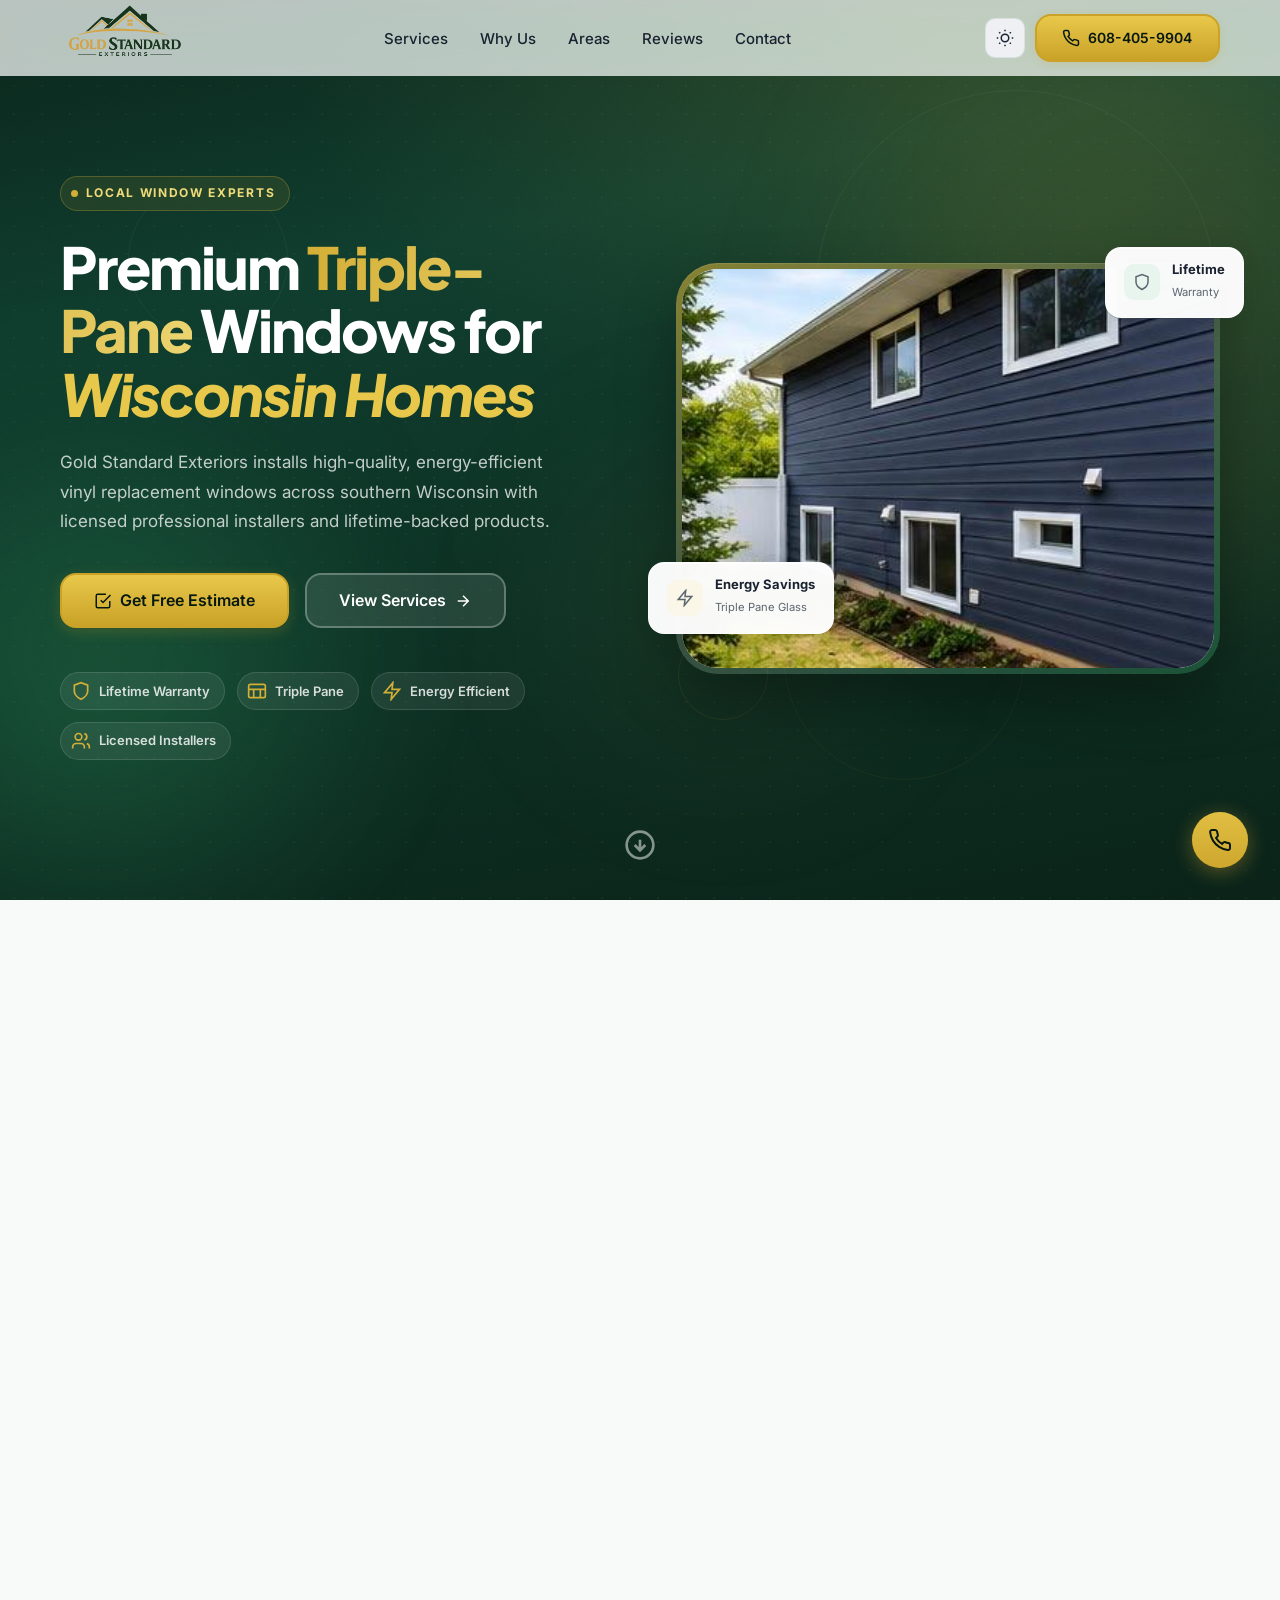
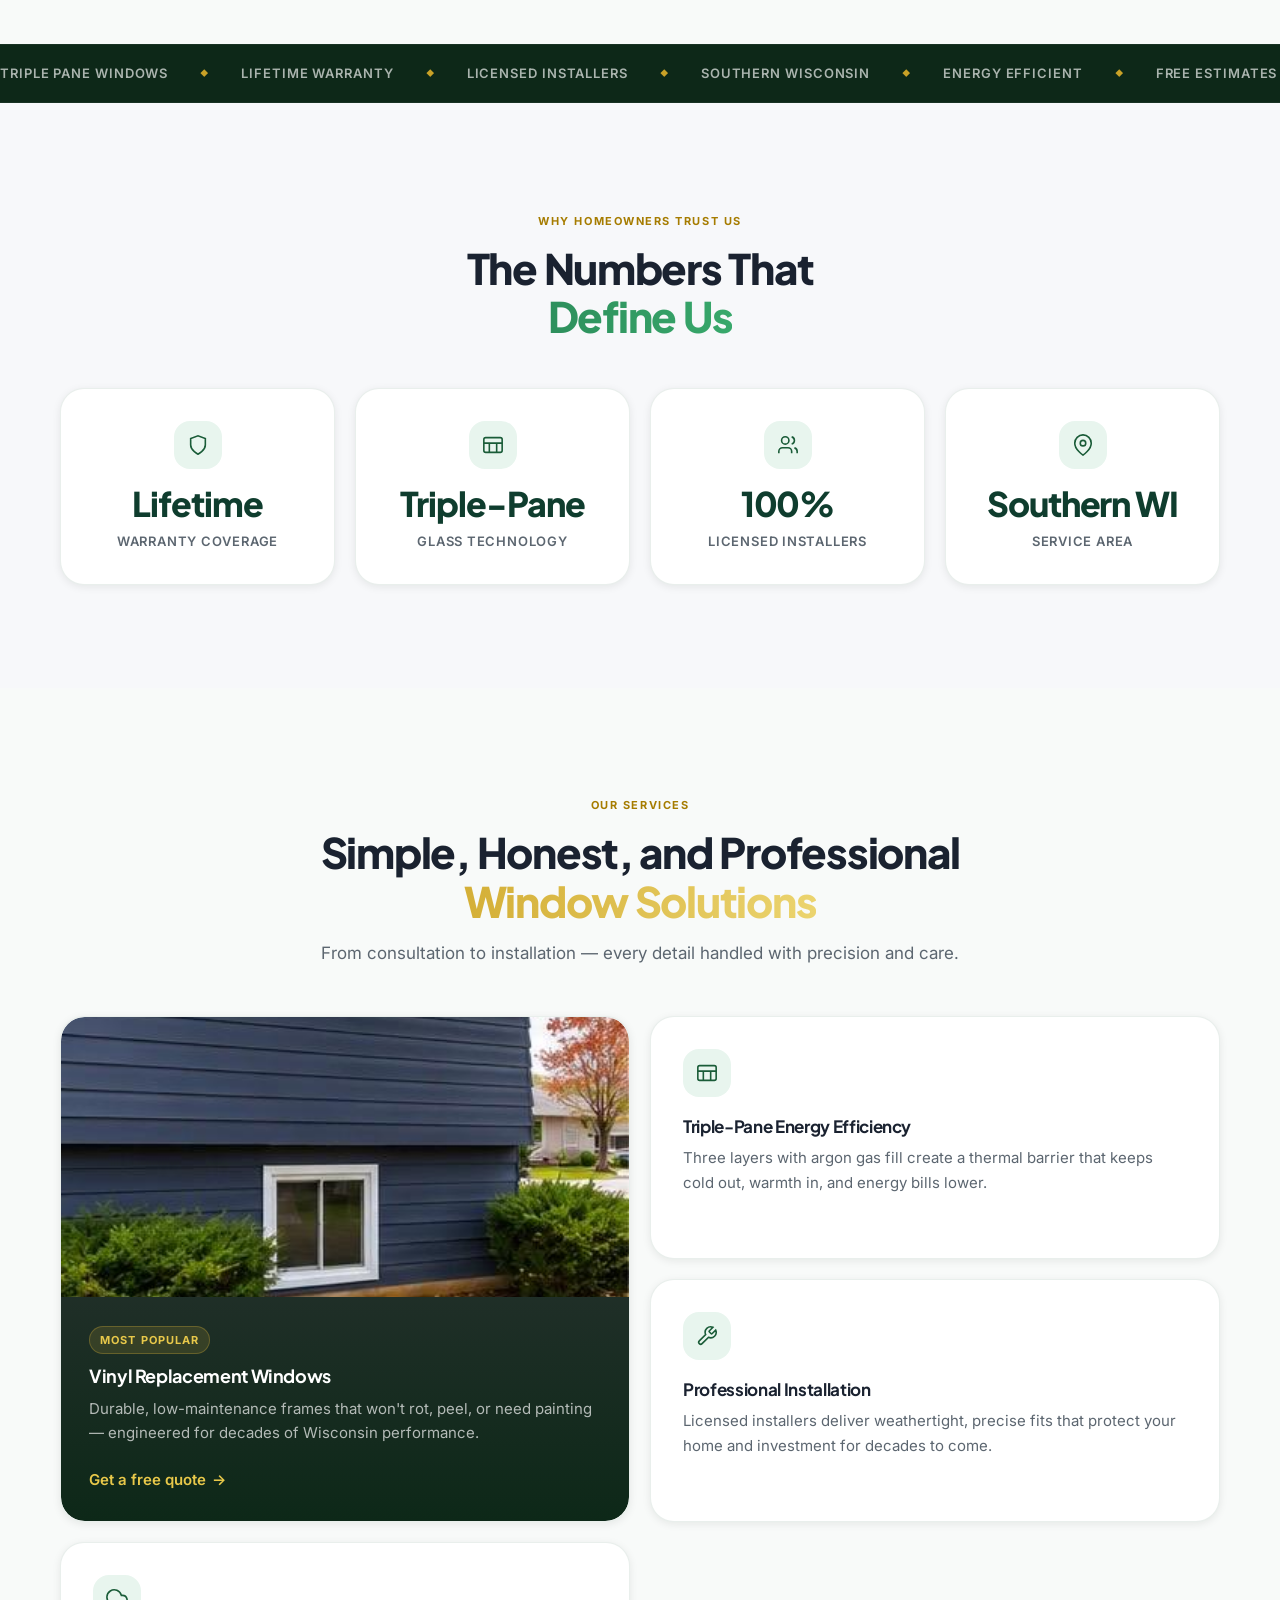
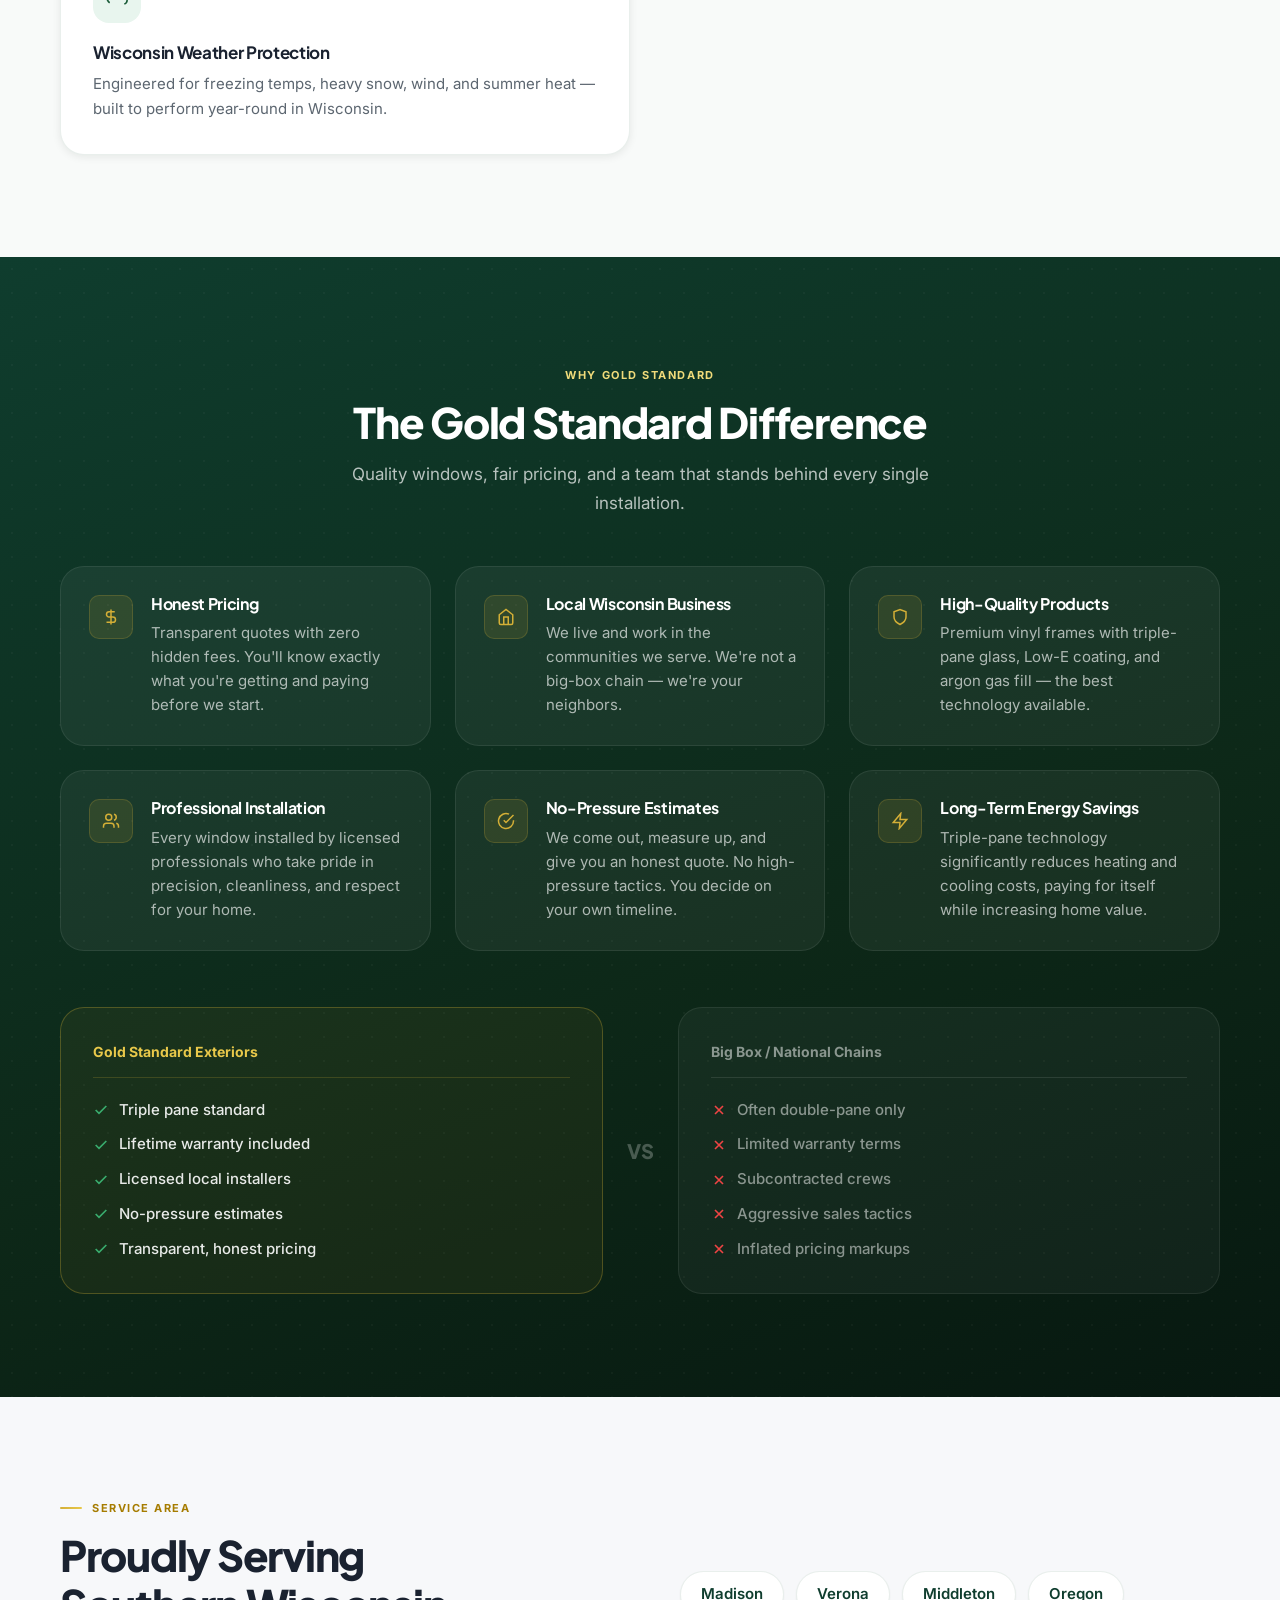
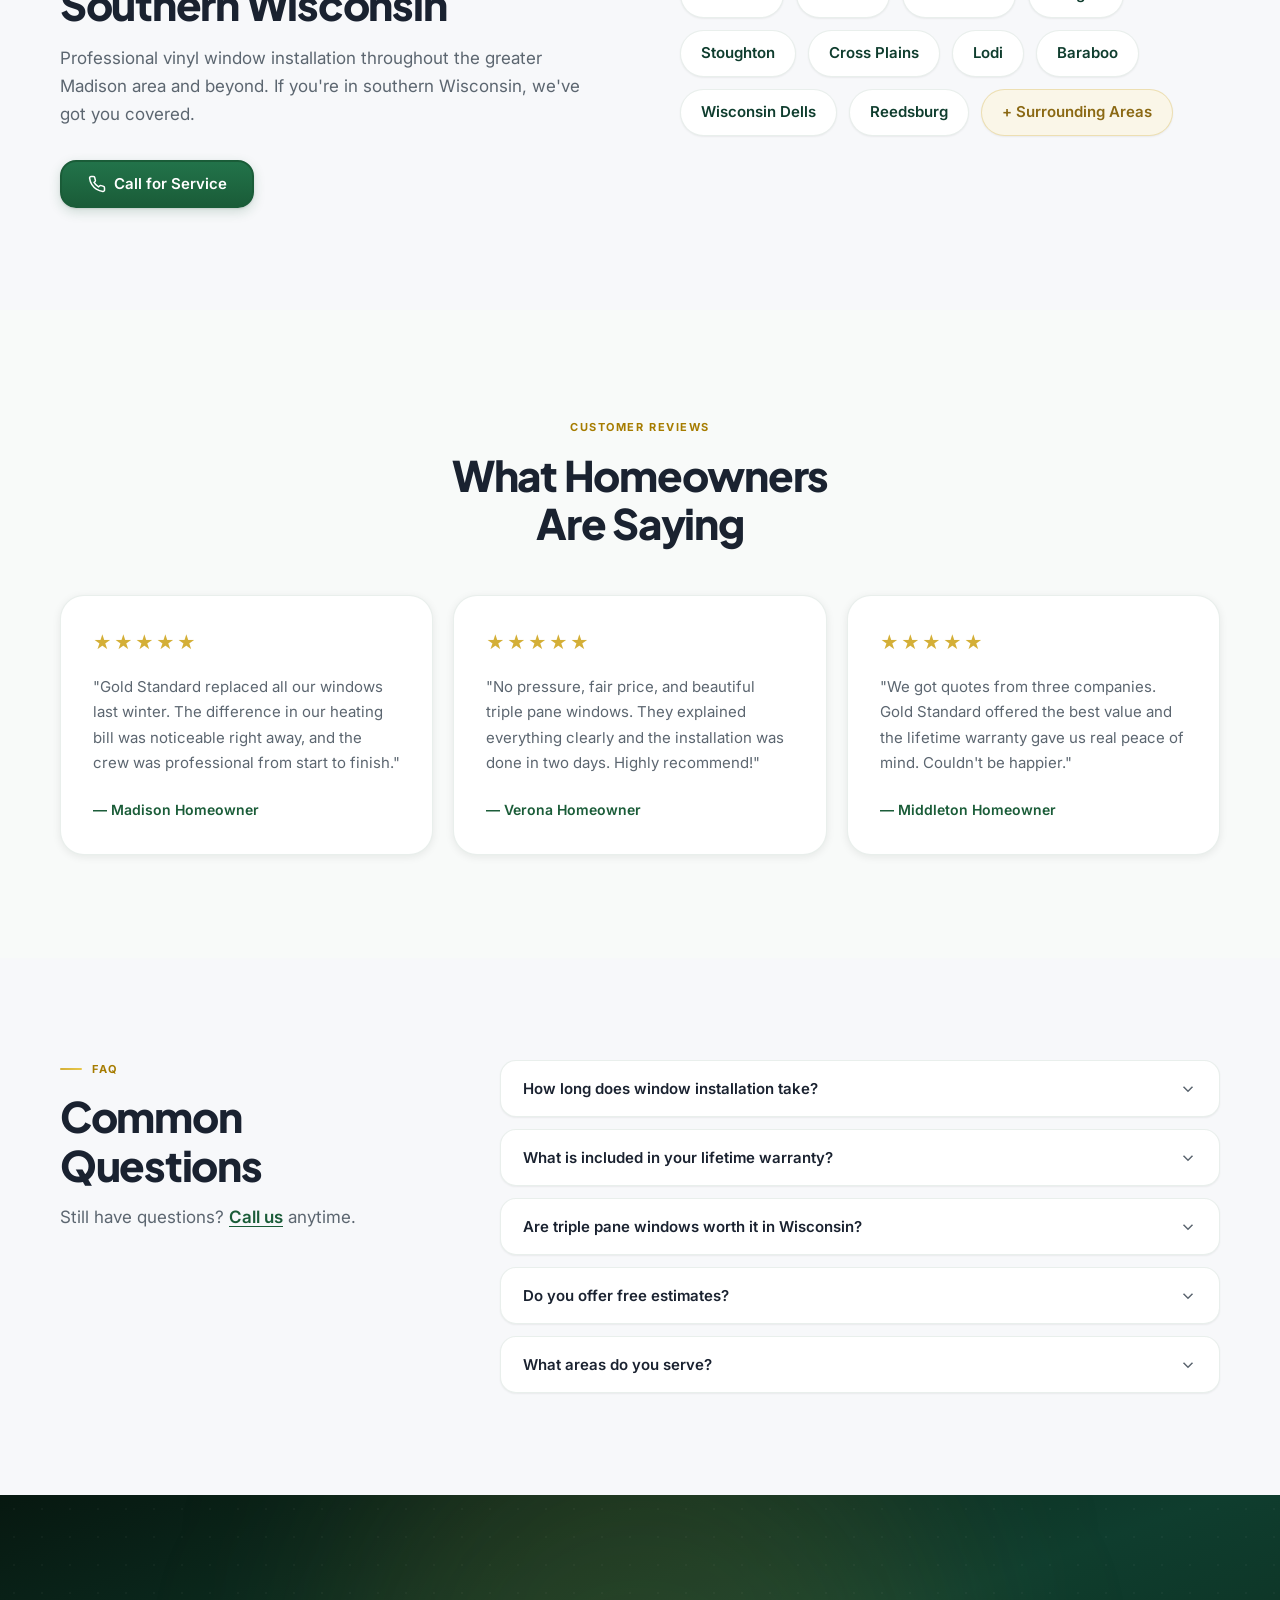
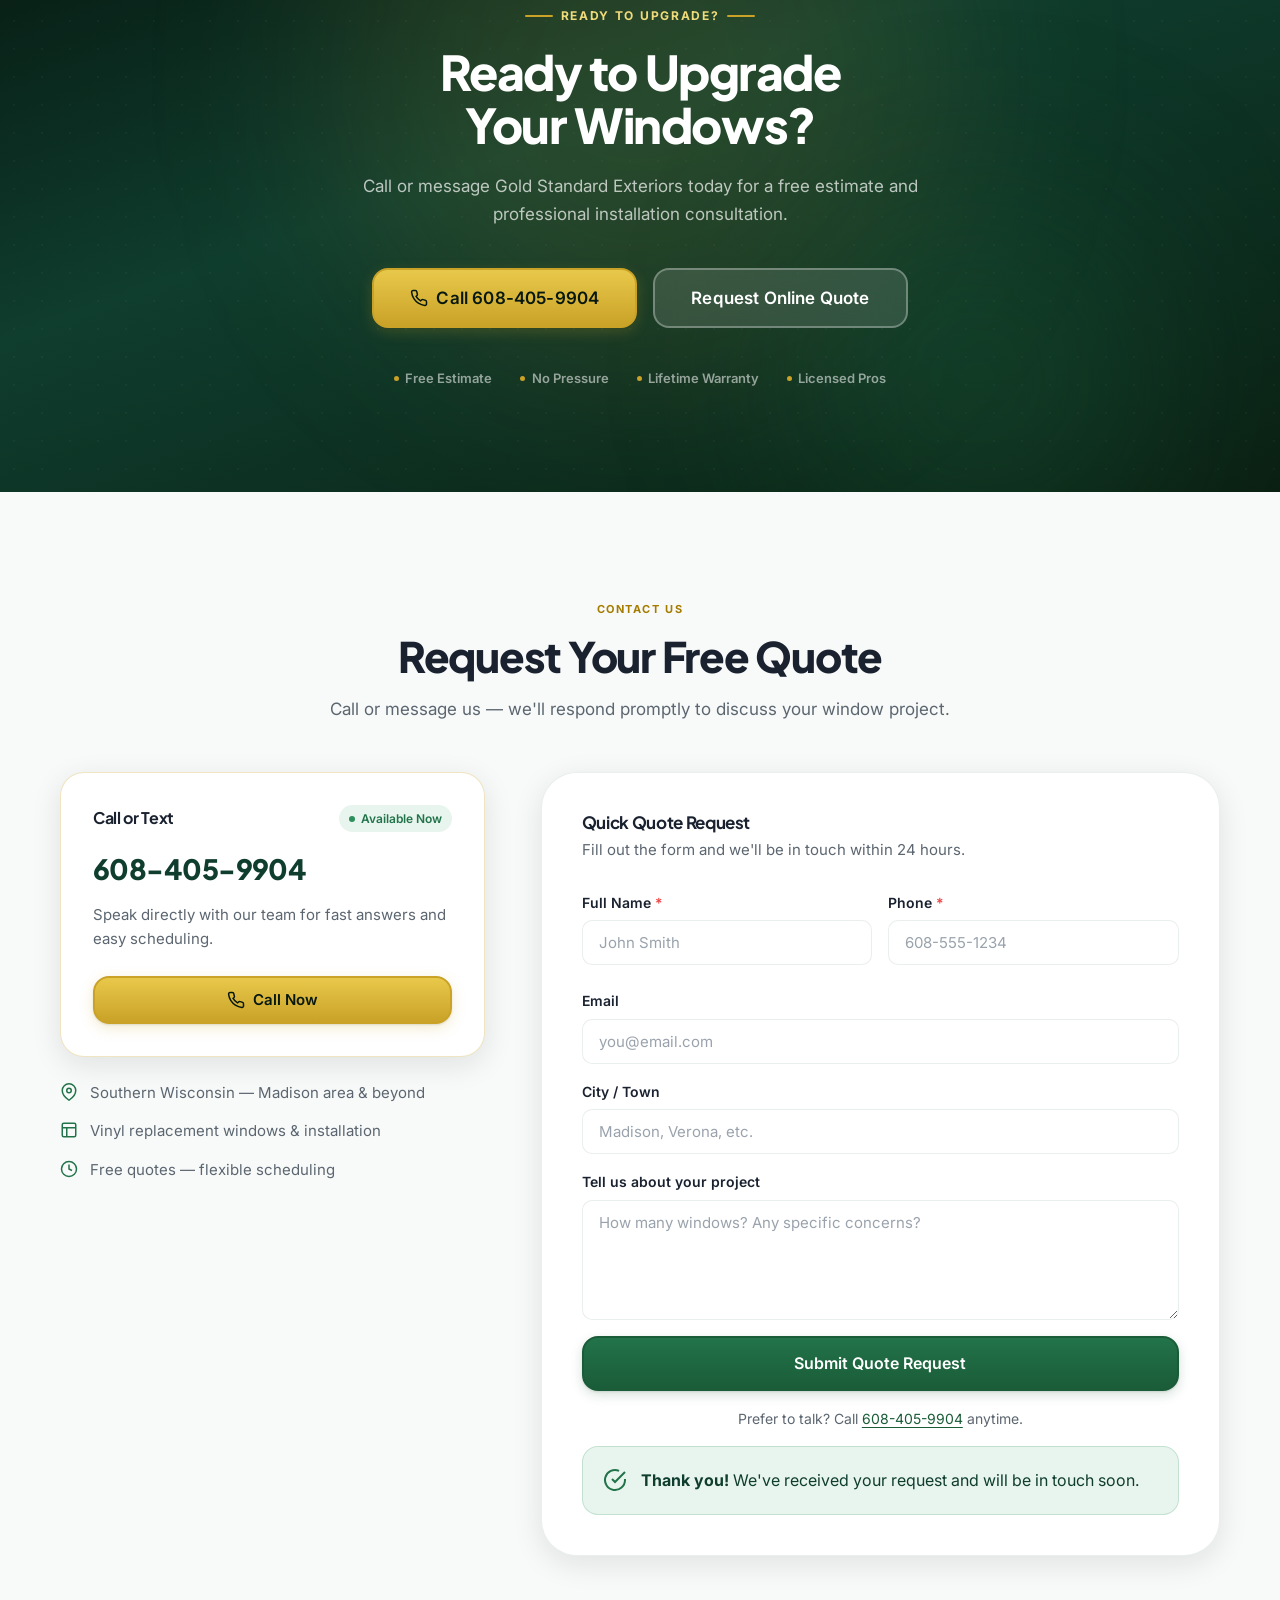
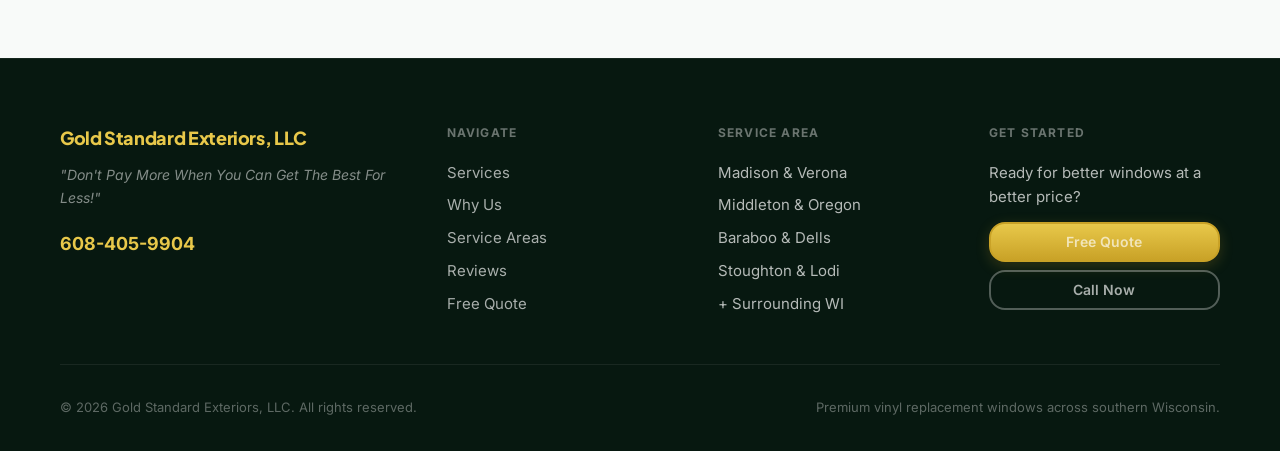
==== commit 56eb0902: "Logo and Redesign Work!" ====
--- a/Gold Standard Exteriors/index.html
+++ b/Gold Standard Exteriors/index.html
@@ -1,626 +1,615 @@
-<!DOCTYPE html>
-<html lang="en">
-<head>
-  <meta charset="UTF-8">
-  <meta name="viewport" content="width=device-width, initial-scale=1.0">
-  <meta name="description" content="Gold Standard Exteriors, LLC — premium vinyl replacement windows with triple pane glass, lifetime warranty, and licensed installation across southern Wisconsin.">
-  <meta name="theme-color" content="#0d2818">
-  <meta property="og:title" content="Gold Standard Exteriors, LLC | Vinyl Replacement Windows">
-  <meta property="og:description" content="Don't Pay More When You Can Get The Best For Less! Triple pane windows, lifetime warranty, licensed installers.">
-  <meta property="og:type" content="website">
-  <title>Gold Standard Exteriors, LLC | Premium Vinyl Replacement Windows | Southern Wisconsin</title>
-  <link rel="icon" href="assets/favicon.svg" type="image/svg+xml">
-  <link rel="preconnect" href="https://fonts.googleapis.com">
-  <link rel="preconnect" href="https://fonts.gstatic.com" crossorigin>
-  <link href="https://fonts.googleapis.com/css2?family=Inter:wght@400;500;600;700&family=Source+Serif+4:ital,opsz,wght@0,8..60,500;0,8..60,600;0,8..60,700;1,8..60,500&display=swap" rel="stylesheet">
-  <link rel="stylesheet" href="css/styles.css">
-  <script type="application/ld+json">
-  {
-    "@context": "https://schema.org",
-    "@type": "HomeAndConstructionBusiness",
-    "name": "Gold Standard Exteriors, LLC",
-    "description": "Vinyl replacement window sales and installation serving southern Wisconsin.",
-    "telephone": "+1-608-405-9904",
-    "areaServed": ["Madison WI", "Verona WI", "Middleton WI", "Baraboo WI", "Wisconsin Dells WI"],
-    "priceRange": "$$"
-  }
-  </script>
-</head>
-<body>
-  <div id="preloader" class="preloader" aria-hidden="true">
-    <div class="preloader-inner">
-      <span class="preloader-logo">Gold Standard</span>
-      <span class="preloader-bar"><span></span></span>
-    </div>
-  </div>
-
-  <a href="#main" class="skip-link">Skip to main content</a>
-
-  <div class="top-bar">
-    <div class="container top-bar-inner">
-      <span><svg viewBox="0 0 24 24" fill="none" stroke="currentColor" stroke-width="2" aria-hidden="true"><path d="M22 11.08V12a10 10 0 11-5.93-9.14"/><path d="M22 4L12 14.01l-3-3"/></svg> Free In-Home Estimates</span>
-      <span><svg viewBox="0 0 24 24" fill="none" stroke="currentColor" stroke-width="2" aria-hidden="true"><path d="M12 22s8-4 8-10V5l-8-3-8 3v7c0 6 8 10 8 10z"/></svg> Lifetime Warranty</span>
-      <span><svg viewBox="0 0 24 24" fill="none" stroke="currentColor" stroke-width="2" aria-hidden="true"><path d="M16 21v-2a4 4 0 00-4-4H6a4 4 0 00-4 4v2"/><circle cx="9" cy="7" r="4"/></svg> Licensed Installers</span>
-      <a href="tel:6084059904" class="top-bar-phone">608-405-9904</a>
-    </div>
-  </div>
-
-  <header class="site-header" id="top">
-    <div class="header-inner container">
-      <a href="#top" class="logo" aria-label="Gold Standard Exteriors home">
-        <img src="assets/Golden-Standard-Exteriors-NoBackground-Logo.png?v=20260520" alt="Gold Standard Exteriors logo" class="logo-image">
-      </a>
-
-      <button class="nav-toggle" type="button" aria-expanded="false" aria-controls="site-nav" aria-label="Open menu">
-        <span class="nav-toggle-bar"></span>
-        <span class="nav-toggle-bar"></span>
-        <span class="nav-toggle-bar"></span>
-      </button>
-
-      <nav class="site-nav" id="site-nav" aria-label="Main navigation">
-        <ul class="nav-list">
-          <li><a href="#about">About</a></li>
-          <li><a href="#services">Services</a></li>
-          <li><a href="#process">Process</a></li>
-          <li><a href="#benefits">Benefits</a></li>
-          <li><a href="#reviews">Reviews</a></li>
-          <li><a href="#contact">Contact</a></li>
-        </ul>
-        <a href="tel:6084059904" class="btn btn-gold nav-cta">
-          <svg class="icon" viewBox="0 0 24 24" fill="none" stroke="currentColor" stroke-width="2" aria-hidden="true"><path d="M22 16.92v3a2 2 0 01-2.18 2 19.79 19.79 0 01-8.63-3.07 19.5 19.5 0 01-6-6 19.79 19.79 0 01-3.07-8.67A2 2 0 014.11 2h3a2 2 0 012 1.72c.127.96.361 1.903.7 2.81a2 2 0 01-.45 2.11L8.09 9.91a16 16 0 006 6l1.27-1.27a2 2 0 012.11-.45c.907.339 1.85.573 2.81.7A2 2 0 0122 16.92z"/></svg>
-          Call Now
-        </a>
-      </nav>
-    </div>
-  </header>
-
-  <main id="main">
-    <!-- Hero -->
-    <section class="hero" aria-labelledby="hero-heading">
-      <div class="hero-bg" aria-hidden="true"></div>
-      <div class="hero-grain" aria-hidden="true"></div>
-      <div class="hero-glow hero-glow-1" aria-hidden="true"></div>
-      <div class="hero-glow hero-glow-2" aria-hidden="true"></div>
-      <div class="container hero-grid">
-        <div class="hero-copy">
-          <div class="hero-badge">
-            <span class="badge-dot"></span>
-            Southern Wisconsin's Trusted Window Experts
-          </div>
-          <h1 id="hero-heading">
-            Don't Pay More When You Can Get
-            <span class="text-accent">The Best For Less!</span>
-          </h1>
-          <p class="hero-lead">Premium triple pane vinyl replacement windows — professionally installed by licensed experts, engineered for Wisconsin weather, and backed by a lifetime warranty.</p>
-          <div class="hero-actions">
-            <a href="tel:6084059904" class="btn btn-gold btn-lg btn-shine">
-              <svg class="icon" viewBox="0 0 24 24" fill="none" stroke="currentColor" stroke-width="2" aria-hidden="true"><path d="M22 16.92v3a2 2 0 01-2.18 2 19.79 19.79 0 01-8.63-3.07 19.5 19.5 0 01-6-6 19.79 19.79 0 01-3.07-8.67A2 2 0 014.11 2h3a2 2 0 012 1.72c.127.96.361 1.903.7 2.81a2 2 0 01-.45 2.11L8.09 9.91a16 16 0 006 6l1.27-1.27a2 2 0 012.11-.45c.907.339 1.85.573 2.81.7A2 2 0 0122 16.92z"/></svg>
-              608-405-9904
-            </a>
-            <a href="#contact" class="btn btn-glass btn-lg">Free Quote</a>
-          </div>
-          <ul class="hero-trust" aria-label="Key highlights">
-            <li><svg viewBox="0 0 24 24" fill="none" stroke="currentColor" stroke-width="2" aria-hidden="true"><path d="M12 22s8-4 8-10V5l-8-3-8 3v7c0 6 8 10 8 10z"/></svg> Lifetime Warranty</li>
-            <li><svg viewBox="0 0 24 24" fill="none" stroke="currentColor" stroke-width="2" aria-hidden="true"><path d="M22 11.08V12a10 10 0 11-5.93-9.14"/><path d="M22 4L12 14.01l-3-3"/></svg> Licensed Installers</li>
-            <li><svg viewBox="0 0 24 24" fill="none" stroke="currentColor" stroke-width="2" aria-hidden="true"><path d="M13 2L3 14h9l-1 8 10-12h-9l1-8z"/></svg> Triple Pane Glass</li>
-          </ul>
-        </div>
-        <div class="hero-panel" data-reveal>
-          <div class="hero-panel-frame">
-            <div class="hero-panel-main">
-              <div class="image-container image-container--hero">
-                <img src="assets/image (1).jpeg" alt="Premium window installation by Gold Standard Exteriors">
-              </div>
-            </div>
-          </div>
-        </div>
-      </div>
-      <a href="#stats" class="hero-scroll" aria-label="Scroll to learn more">
-        <span>Discover More</span>
-        <svg viewBox="0 0 24 24" fill="none" stroke="currentColor" stroke-width="2" aria-hidden="true"><path d="M12 5v14M5 12l7 7 7-7"/></svg>
-      </a>
-    </section>
-
-    <!-- Stats -->
-    <section class="stats-bar" id="stats" aria-label="Company highlights">
-      <div class="container">
-      <div class="stats-grid stats-grid--elevated">
-        <div class="stat-item">
-          <span class="stat-number" data-count="3">0</span>
-          <span class="stat-desc">Pane Glass Technology</span>
-        </div>
-        <div class="stat-item">
-          <span class="stat-number" data-count="100" data-suffix="%">0%</span>
-          <span class="stat-desc">Licensed Professional Install</span>
-        </div>
-        <div class="stat-item">
-          <span class="stat-number">Zero</span>
-          <span class="stat-desc">Hidden Fees — Honest Quotes</span>
-        </div>
-        <div class="stat-item">
-          <span class="stat-number">∞</span>
-          <span class="stat-desc">Lifetime Warranty Coverage</span>
-        </div>
-      </div>
-      </div>
-    </section>
-
-    <!-- Trust marquee -->
-    <div class="trust-marquee" aria-hidden="true">
-      <div class="marquee-track">
-        <span>Triple Pane Windows</span><span class="marquee-dot">◆</span>
-        <span>Lifetime Warranty</span><span class="marquee-dot">◆</span>
-        <span>Licensed Installers</span><span class="marquee-dot">◆</span>
-        <span>Southern Wisconsin</span><span class="marquee-dot">◆</span>
-        <span>Energy Efficient</span><span class="marquee-dot">◆</span>
-        <span>Free Estimates</span><span class="marquee-dot">◆</span>
-        <span>Triple Pane Windows</span><span class="marquee-dot">◆</span>
-        <span>Lifetime Warranty</span><span class="marquee-dot">◆</span>
-        <span>Licensed Installers</span><span class="marquee-dot">◆</span>
-        <span>Southern Wisconsin</span><span class="marquee-dot">◆</span>
-        <span>Energy Efficient</span><span class="marquee-dot">◆</span>
-        <span>Free Estimates</span><span class="marquee-dot">◆</span>
-      </div>
-    </div>
-
-    <!-- About -->
-    <section class="section about" id="about" aria-labelledby="about-heading">
-      <div class="container">
-        <div class="about-grid">
-          <div class="about-visual" data-reveal>
-            <div class="about-img about-img-1">
-              <div class="image-container">
-                <img src="assets/image (2).jpeg" alt="Gold Standard Exteriors team installing windows">
-              </div>
-            </div>
-            <div class="about-img about-img-2">
-              <div class="image-container">
-                <img src="assets/image (3).jpeg" alt="Vinyl replacement windows in a Wisconsin home">
-              </div>
-            </div>
-            <div class="about-experience">
-              <span class="exp-number">WI</span>
-              <span class="exp-text">Built for<br>Wisconsin</span>
-            </div>
-          </div>
-          <div class="section-intro">
-            <span class="section-label">About Us</span>
-            <h2 id="about-heading">Local Expertise.<br><span class="text-muted">Premium Results.</span></h2>
-            <p class="lead">Gold Standard Exteriors, LLC is a locally owned window company helping southern Wisconsin homeowners upgrade with premium vinyl replacement windows — without the premium price tag.</p>
-            <p>We understand Wisconsin weather. From bitter winters to humid summers, your windows need to perform year-round. That's why we install energy-efficient triple pane windows built for the elements, installed the right way by licensed professionals.</p>
-            <ul class="check-list">
-              <li>Locally owned &amp; operated in southern Wisconsin</li>
-              <li>No high-pressure sales — honest guidance only</li>
-              <li>Premium products at competitive, transparent pricing</li>
-            </ul>
-            <a href="#contact" class="btn btn-green">Get Your Free Quote</a>
-          </div>
-        </div>
-      </div>
-    </section>
-
-    <!-- Services -->
-    <section class="section services" id="services" aria-labelledby="services-heading">
-      <div class="container">
-        <div class="section-header center">
-          <span class="section-label">Our Services</span>
-          <h2 id="services-heading">Everything You Need for<br><span class="text-accent">Beautiful, Efficient Windows</span></h2>
-          <p>From consultation to final installation — we handle every detail with precision and care.</p>
-        </div>
-        <div class="services-bento">
-          <article class="service-card service-featured">
-            <div class="service-card-bg">
-              <div class="image-container image-container--dark">
-                <img src="assets/image (4).jpeg" alt="Vinyl replacement window close-up">
-              </div>
-            </div>
-            <div class="service-card-content">
-              <span class="service-tag">Most Popular</span>
-              <h3>Vinyl Replacement Windows</h3>
-              <p>Durable, low-maintenance frames that won't rot, peel, or need painting — engineered for decades of Wisconsin performance.</p>
-              <a href="#contact" class="service-link">Request a quote <span aria-hidden="true">→</span></a>
-            </div>
-          </article>
-          <article class="service-card">
-            <div class="card-icon"><svg viewBox="0 0 24 24" fill="none" stroke="currentColor" stroke-width="1.75"><rect x="2" y="4" width="20" height="16" rx="2"/><path d="M2 10h20M8 10v10M16 10v10"/></svg></div>
-            <h3>Triple Pane Glass</h3>
-            <p>Three layers with insulating gas for superior comfort, noise reduction, and year-round efficiency.</p>
-          </article>
-          <article class="service-card">
-            <div class="card-icon"><svg viewBox="0 0 24 24" fill="none" stroke="currentColor" stroke-width="1.75"><path d="M13 2L3 14h9l-1 8 10-12h-9l1-8z"/></svg></div>
-            <h3>Energy Efficiency</h3>
-            <p>Reduce drafts and heat loss — lower energy bills while keeping every room consistently comfortable.</p>
-          </article>
-          <article class="service-card">
-            <div class="card-icon"><svg viewBox="0 0 24 24" fill="none" stroke="currentColor" stroke-width="1.75"><path d="M14.7 6.3a1 1 0 000 1.4l1.6 1.6a1 1 0 001.4 0l3.77-3.77a6 6 0 01-7.94 7.94l-6.91 6.91a2.12 2.12 0 01-3-3l6.91-6.91a6 6 0 017.94-7.94l-3.76 3.76z"/></svg></div>
-            <h3>Expert Installation</h3>
-            <p>Licensed installers deliver weathertight, precise fits that protect your home and investment for decades.</p>
-          </article>
-        </div>
-      </div>
-    </section>
-
-    <!-- Features -->
-    <section class="section features" aria-labelledby="features-heading">
-      <div class="container">
-        <div class="features-layout">
-          <div class="section-intro">
-            <span class="section-label">Window Technology</span>
-            <h2 id="features-heading">Engineered for<br>Wisconsin Winters</h2>
-            <p class="lead">Our triple pane windows aren't just glass — they're a complete climate-control system for your home.</p>
-          </div>
-          <div class="features-panels">
-            <div class="feature-panel">
-              <span class="feature-num">01</span>
-              <h3>Triple Pane Insulation</h3>
-              <p>Three panes with argon gas fill create a thermal barrier that keeps cold out and warmth in.</p>
-            </div>
-            <div class="feature-panel">
-              <span class="feature-num">02</span>
-              <h3>Low-E Glass Coating</h3>
-              <p>Reflects heat back inside during winter and blocks UV rays that fade furniture and flooring.</p>
-            </div>
-            <div class="feature-panel">
-              <span class="feature-num">03</span>
-              <h3>Multi-Chamber Frames</h3>
-              <p>Vinyl frames with internal chambers trap air for added insulation and structural strength.</p>
-            </div>
-            <div class="feature-panel">
-              <span class="feature-num">04</span>
-              <h3>Professional Sealing</h3>
-              <p>Expert installation ensures airtight, weathertight performance — no drafts, no leaks.</p>
-            </div>
-          </div>
-        </div>
-      </div>
-    </section>
-
-    <!-- Process -->
-    <section class="section process" id="process" aria-labelledby="process-heading">
-      <div class="container">
-        <div class="section-header center">
-          <span class="section-label">How It Works</span>
-          <h2 id="process-heading">Your Window Upgrade,<br><span class="text-muted">Simple &amp; Stress-Free</span></h2>
-          <p>Four easy steps from first call to finished installation.</p>
-        </div>
-        <div class="process-timeline">
-          <article class="process-step">
-            <div class="step-marker">1</div>
-            <h3>Free Consultation</h3>
-            <p>Call us or submit a quote request. We'll discuss your needs and schedule a convenient in-home estimate.</p>
-          </article>
-          <article class="process-step">
-            <div class="step-marker">2</div>
-            <h3>Custom Quote</h3>
-            <p>We measure your windows and provide a clear, detailed quote — no hidden fees or surprise charges.</p>
-          </article>
-          <article class="process-step">
-            <div class="step-marker">3</div>
-            <h3>Expert Installation</h3>
-            <p>Licensed installers remove old windows and install your new triple pane units with precision and care.</p>
-          </article>
-          <article class="process-step">
-            <div class="step-marker">4</div>
-            <h3>Lifetime Peace of Mind</h3>
-            <p>Enjoy your new windows backed by our lifetime warranty. We're here whenever you need us.</p>
-          </article>
-        </div>
-      </div>
-    </section>
-
-    <!-- Benefits -->
-    <section class="section benefits" id="benefits" aria-labelledby="benefits-heading">
-      <div class="container">
-        <div class="section-header center light">
-          <span class="section-label">Why Choose Us</span>
-          <h2 id="benefits-heading">The Gold Standard Difference</h2>
-          <p>Quality windows, fair pricing, and a team that stands behind every installation.</p>
-        </div>
-        <div class="benefits-grid">
-          <div class="benefit-item"><div class="benefit-icon"><svg viewBox="0 0 24 24" fill="none" stroke="currentColor" stroke-width="2"><path d="M12 22s8-4 8-10V5l-8-3-8 3v7c0 6 8 10 8 10z"/></svg></div><h3>Lifetime Warranty</h3><p>Warranty coverage that protects your investment for as long as you own your home.</p></div>
-          <div class="benefit-item"><div class="benefit-icon"><svg viewBox="0 0 24 24" fill="none" stroke="currentColor" stroke-width="2"><path d="M16 21v-2a4 4 0 00-4-4H6a4 4 0 00-4 4v2"/><circle cx="9" cy="7" r="4"/><path d="M22 21v-2a4 4 0 00-3-3.87M16 3.13a4 4 0 010 7.75"/></svg></div><h3>Licensed Installers</h3><p>Certified professionals who install every window with precision and respect for your property.</p></div>
-          <div class="benefit-item"><div class="benefit-icon"><svg viewBox="0 0 24 24" fill="none" stroke="currentColor" stroke-width="2"><path d="M12 2v20M17 5H9.5a3.5 3.5 0 000 7h5a3.5 3.5 0 010 7H6"/></svg></div><h3>Lower Energy Costs</h3><p>Triple pane technology cuts heating and cooling expenses season after season.</p></div>
-          <div class="benefit-item"><div class="benefit-icon"><svg viewBox="0 0 24 24" fill="none" stroke="currentColor" stroke-width="2"><path d="M20 17.58A5 5 0 0018 8h-1.26A8 8 0 104 16.25"/></svg></div><h3>Wisconsin Weather Ready</h3><p>Engineered for freezing temps, heavy snow, wind, and summer heat.</p></div>
-          <div class="benefit-item"><div class="benefit-icon"><svg viewBox="0 0 24 24" fill="none" stroke="currentColor" stroke-width="2"><path d="M20.59 13.41l-7.17 7.17a2 2 0 01-2.83 0L2 12V2h10l8.59 8.59a2 2 0 010 2.82z"/></svg></div><h3>Affordable Pricing</h3><p>Premium quality without premium markup — honest quotes and real value.</p></div>
-          <div class="benefit-item"><div class="benefit-icon"><svg viewBox="0 0 24 24" fill="none" stroke="currentColor" stroke-width="2"><path d="M3 9l9-7 9 7v11a2 2 0 01-2 2H5a2 2 0 01-2-2z"/></svg></div><h3>Local &amp; Trusted</h3><p>A southern Wisconsin company that stands behind our work in your community.</p></div>
-        </div>
-      </div>
-    </section>
-
-    <!-- Comparison -->
-    <section class="section compare" aria-labelledby="compare-heading">
-      <div class="container">
-        <div class="section-header center">
-          <span class="section-label">The Smart Choice</span>
-          <h2 id="compare-heading">Why Homeowners Choose<br>Gold Standard</h2>
-        </div>
-        <div class="compare-grid">
-          <div class="compare-card compare-us">
-            <h3>Gold Standard Exteriors</h3>
-            <ul>
-              <li><svg viewBox="0 0 24 24" fill="none" stroke="currentColor" stroke-width="2"><path d="M22 11.08V12a10 10 0 11-5.93-9.14"/><path d="M22 4L12 14.01l-3-3"/></svg> Triple pane standard</li>
-              <li><svg viewBox="0 0 24 24" fill="none" stroke="currentColor" stroke-width="2"><path d="M22 11.08V12a10 10 0 11-5.93-9.14"/><path d="M22 4L12 14.01l-3-3"/></svg> Lifetime warranty</li>
-              <li><svg viewBox="0 0 24 24" fill="none" stroke="currentColor" stroke-width="2"><path d="M22 11.08V12a10 10 0 11-5.93-9.14"/><path d="M22 4L12 14.01l-3-3"/></svg> Licensed local installers</li>
-              <li><svg viewBox="0 0 24 24" fill="none" stroke="currentColor" stroke-width="2"><path d="M22 11.08V12a10 10 0 11-5.93-9.14"/><path d="M22 4L12 14.01l-3-3"/></svg> No high-pressure sales</li>
-              <li><svg viewBox="0 0 24 24" fill="none" stroke="currentColor" stroke-width="2"><path d="M22 11.08V12a10 10 0 11-5.93-9.14"/><path d="M22 4L12 14.01l-3-3"/></svg> Competitive, honest pricing</li>
-            </ul>
-          </div>
-          <div class="compare-card compare-other">
-            <h3>Big Box / National Chains</h3>
-            <ul>
-              <li><svg viewBox="0 0 24 24" fill="none" stroke="currentColor" stroke-width="2"><path d="M18 6L6 18M6 6l12 12"/></svg> Often double-pane only</li>
-              <li><svg viewBox="0 0 24 24" fill="none" stroke="currentColor" stroke-width="2"><path d="M18 6L6 18M6 6l12 12"/></svg> Limited warranty terms</li>
-              <li><svg viewBox="0 0 24 24" fill="none" stroke="currentColor" stroke-width="2"><path d="M18 6L6 18M6 6l12 12"/></svg> Subcontracted crews</li>
-              <li><svg viewBox="0 0 24 24" fill="none" stroke="currentColor" stroke-width="2"><path d="M18 6L6 18M6 6l12 12"/></svg> Aggressive sales tactics</li>
-              <li><svg viewBox="0 0 24 24" fill="none" stroke="currentColor" stroke-width="2"><path d="M18 6L6 18M6 6l12 12"/></svg> Inflated pricing markups</li>
-            </ul>
-          </div>
-        </div>
-      </div>
-    </section>
-
-    <!-- Gallery -->
-    <section class="section gallery" aria-labelledby="gallery-heading">
-      <div class="container">
-        <div class="section-header">
-          <span class="section-label">Our Work</span>
-          <h2 id="gallery-heading">Transform Your Home's<br><span class="text-accent">Curb Appeal &amp; Comfort</span></h2>
-        </div>
-        <div class="gallery-grid">
-          <div class="gallery-item gallery-large">
-            <div class="image-container image-container--gallery">
-              <img src="assets/image (5).jpeg" alt="Residential window installation">
-            </div>
-            <div class="gallery-caption">Residential Installation</div>
-          </div>
-          <div class="gallery-item">
-            <div class="image-container image-container--gallery">
-              <img src="assets/image (6).jpeg" alt="Precision window fitting">
-            </div>
-            <div class="gallery-caption">Precision Fit</div>
-          </div>
-          <div class="gallery-item">
-            <div class="image-container image-container--gallery">
-              <img src="assets/image (7).jpeg" alt="Natural light through new windows">
-            </div>
-            <div class="gallery-caption">Natural Light</div>
-          </div>
-          <div class="gallery-item">
-            <div class="image-container image-container--gallery">
-              <img src="assets/image (8).jpeg" alt="Expert window craftsmanship">
-            </div>
-            <div class="gallery-caption">Expert Craftsmanship</div>
-          </div>
-        </div>
-      </div>
-    </section>
-
-    <!-- Reviews -->
-    <section class="section reviews" id="reviews" aria-labelledby="reviews-heading">
-      <div class="container">
-        <div class="section-header center">
-          <span class="section-label">Customer Reviews</span>
-          <h2 id="reviews-heading">What Homeowners Are Saying</h2>
-        </div>
-        <div class="testimonial-slider">
-          <div class="testimonial-viewport">
-            <div class="testimonial-track">
-              <blockquote class="testimonial-card">
-                <div class="testimonial-stars" aria-hidden="true">★★★★★</div>
-                <p>"Gold Standard replaced all our windows last winter. The difference in our heating bill was noticeable right away, and the crew was professional from start to finish."</p>
-                <footer><cite>— Madison Homeowner</cite></footer>
-              </blockquote>
-              <blockquote class="testimonial-card">
-                <div class="testimonial-stars" aria-hidden="true">★★★★★</div>
-                <p>"No pressure, fair price, and beautiful triple pane windows. They explained everything clearly and the installation was done in two days. Highly recommend."</p>
-                <footer><cite>— Verona Homeowner</cite></footer>
-              </blockquote>
-              <blockquote class="testimonial-card">
-                <div class="testimonial-stars" aria-hidden="true">★★★★★</div>
-                <p>"We got quotes from three companies. Gold Standard offered the best value and the lifetime warranty gave us peace of mind. Couldn't be happier."</p>
-                <footer><cite>— Middleton Homeowner</cite></footer>
-              </blockquote>
-            </div>
-          </div>
-          <div class="testimonial-controls">
-            <button type="button" class="testimonial-prev" aria-label="Previous review">
-              <svg viewBox="0 0 24 24" fill="none" stroke="currentColor" stroke-width="2"><path d="M15 18l-6-6 6-6"/></svg>
-            </button>
-            <div class="testimonial-dots" role="tablist" aria-label="Testimonial navigation"></div>
-            <button type="button" class="testimonial-next" aria-label="Next review">
-              <svg viewBox="0 0 24 24" fill="none" stroke="currentColor" stroke-width="2"><path d="M9 18l6-6-6-6"/></svg>
-            </button>
-          </div>
-        </div>
-      </div>
-    </section>
-
-    <!-- Service Area -->
-    <section class="section service-area" id="service-area" aria-labelledby="area-heading">
-      <div class="container">
-        <div class="area-layout">
-          <div class="area-content">
-            <span class="section-label">Service Area</span>
-            <h2 id="area-heading">Proudly Serving<br>Southern Wisconsin</h2>
-            <p>Vinyl window sales and professional installation throughout the greater Madison area and beyond.</p>
-            <ul class="city-list">
-              <li>Madison</li><li>Verona</li><li>Cross Plains</li><li>Middleton</li>
-              <li>Oregon</li><li>Stoughton</li><li>Lodi</li><li>Baraboo</li>
-              <li>Wisconsin Dells</li><li>Reedsburg</li>
-            </ul>
-            <p class="area-note">…and surrounding communities. Not sure if we serve your area? Give us a call.</p>
-            <a href="tel:6084059904" class="btn btn-green">608-405-9904</a>
-          </div>
-          <div class="area-map" aria-hidden="true">
-            <div class="map-visual">
-              <div class="map-ring map-ring-3"></div>
-              <div class="map-ring map-ring-2"></div>
-              <div class="map-ring map-ring-1"></div>
-              <div class="map-pin"></div>
-              <span>Southern WI</span>
-            </div>
-          </div>
-        </div>
-      </div>
-    </section>
-
-    <!-- FAQ -->
-    <section class="section faq" id="faq" aria-labelledby="faq-heading">
-      <div class="container faq-layout">
-        <div class="section-intro">
-          <span class="section-label">FAQ</span>
-          <h2 id="faq-heading">Common Questions</h2>
-          <p>Everything you need to know before getting started. Still have questions? <a href="tel:6084059904">Call us</a> anytime.</p>
-        </div>
-        <div class="faq-list">
-          <div class="faq-item">
-            <button class="faq-trigger" type="button" aria-expanded="false">How long does window installation take?</button>
-            <div class="faq-panel"><p>Most whole-home projects are completed in 1–2 days depending on the number of windows. We'll give you a clear timeline during your free estimate.</p></div>
-          </div>
-          <div class="faq-item">
-            <button class="faq-trigger" type="button" aria-expanded="false">What is included in your lifetime warranty?</button>
-            <div class="faq-panel"><p>Our lifetime warranty covers manufacturing defects and installation workmanship for as long as you own your home. We'll explain full details during your consultation.</p></div>
-          </div>
-          <div class="faq-item">
-            <button class="faq-trigger" type="button" aria-expanded="false">Are triple pane windows worth it in Wisconsin?</button>
-            <div class="faq-panel"><p>Absolutely. Wisconsin's harsh winters make triple pane glass especially valuable — better insulation, less condensation, lower energy bills, and a more comfortable home year-round.</p></div>
-          </div>
-          <div class="faq-item">
-            <button class="faq-trigger" type="button" aria-expanded="false">Do you offer free estimates?</button>
-            <div class="faq-panel"><p>Yes! We provide free, no-obligation in-home estimates. Call <a href="tel:6084059904">608-405-9904</a> or fill out our quote form to schedule yours.</p></div>
-          </div>
-          <div class="faq-item">
-            <button class="faq-trigger" type="button" aria-expanded="false">What areas do you serve?</button>
-            <div class="faq-panel"><p>We serve Madison, Verona, Cross Plains, Middleton, Oregon, Stoughton, Lodi, Baraboo, Wisconsin Dells, Reedsburg, and surrounding southern Wisconsin communities.</p></div>
-          </div>
-        </div>
-      </div>
-    </section>
-
-    <!-- CTA -->
-    <section class="section cta-banner" aria-label="Call to action">
-      <div class="cta-bg" aria-hidden="true"></div>
-      <div class="container cta-inner">
-        <h2>Ready for Better Windows<br>at a Better Price?</h2>
-        <p>Get your free, no-obligation quote today.</p>
-        <div class="cta-actions">
-          <a href="tel:6084059904" class="btn btn-gold btn-lg btn-shine">Call 608-405-9904</a>
-          <a href="#contact" class="btn btn-glass-dark btn-lg">Request Online Quote</a>
-        </div>
-      </div>
-    </section>
-
-    <!-- Contact -->
-    <section class="section contact" id="contact" aria-labelledby="contact-heading">
-      <div class="container">
-        <div class="section-header center">
-          <span class="section-label">Contact Us</span>
-          <h2 id="contact-heading">Request Your Free Quote</h2>
-          <p>Call or message us — we'll respond promptly to discuss your window project.</p>
-        </div>
-        <div class="contact-grid">
-          <div class="contact-info">
-            <div class="contact-card">
-              <div class="contact-card-header">
-                <h3>Call or Text</h3>
-                <span class="contact-status">Available Now</span>
-              </div>
-              <a href="tel:6084059904" class="contact-phone">608-405-9904</a>
-              <p>Speak directly with our team for fast answers and scheduling.</p>
-              <a href="tel:6084059904" class="btn btn-gold btn-block btn-shine">
-                <svg class="icon" viewBox="0 0 24 24" fill="none" stroke="currentColor" stroke-width="2" aria-hidden="true"><path d="M22 16.92v3a2 2 0 01-2.18 2 19.79 19.79 0 01-8.63-3.07 19.5 19.5 0 01-6-6 19.79 19.79 0 01-3.07-8.67A2 2 0 014.11 2h3a2 2 0 012 1.72c.127.96.361 1.903.7 2.81a2 2 0 01-.45 2.11L8.09 9.91a16 16 0 006 6l1.27-1.27a2 2 0 012.11-.45c.907.339 1.85.573 2.81.7A2 2 0 0122 16.92z"/></svg>
-                Call Now
-              </a>
-            </div>
-            <ul class="contact-details">
-              <li><svg viewBox="0 0 24 24" fill="none" stroke="currentColor" stroke-width="2" aria-hidden="true"><path d="M21 10c0 7-9 13-9 13s-9-6-9-13a9 9 0 0118 0z"/><circle cx="12" cy="10" r="3"/></svg><span>Southern Wisconsin — Madison area &amp; beyond</span></li>
-              <li><svg viewBox="0 0 24 24" fill="none" stroke="currentColor" stroke-width="2" aria-hidden="true"><rect x="3" y="3" width="18" height="18" rx="2"/><path d="M3 9h18M9 9v12"/></svg><span>Vinyl replacement windows &amp; installation</span></li>
-              <li><svg viewBox="0 0 24 24" fill="none" stroke="currentColor" stroke-width="2" aria-hidden="true"><circle cx="12" cy="12" r="10"/><path d="M12 6v6l4 2"/></svg><span>Free quotes — flexible scheduling</span></li>
-            </ul>
-          </div>
-          <form class="quote-form" id="quote-form" novalidate>
-            <div class="form-header">
-              <h3>Quick Quote Request</h3>
-              <p>Fill out the form and we'll be in touch within 24 hours.</p>
-            </div>
-            <div class="form-row">
-              <div class="form-group">
-                <label for="name">Full Name <span class="required">*</span></label>
-                <input type="text" id="name" name="name" required autocomplete="name" placeholder="John Smith">
-              </div>
-              <div class="form-group">
-                <label for="phone">Phone <span class="required">*</span></label>
-                <input type="tel" id="phone" name="phone" required autocomplete="tel" placeholder="608-555-1234">
-              </div>
-            </div>
-            <div class="form-group">
-              <label for="email">Email</label>
-              <input type="email" id="email" name="email" autocomplete="email" placeholder="you@email.com">
-            </div>
-            <div class="form-group">
-              <label for="city">City / Town</label>
-              <input type="text" id="city" name="city" autocomplete="address-level2" placeholder="Madison, Verona, etc.">
-            </div>
-            <div class="form-group">
-              <label for="message">Tell us about your project</label>
-              <textarea id="message" name="message" rows="4" placeholder="How many windows? Any specific concerns?"></textarea>
-            </div>
-            <button type="submit" class="btn btn-green btn-block btn-lg">Submit Quote Request</button>
-            <p class="form-note">Prefer to talk? Call <a href="tel:6084059904">608-405-9904</a> anytime.</p>
-            <div class="form-success" id="form-success" role="status" hidden>
-              <svg viewBox="0 0 24 24" fill="none" stroke="currentColor" stroke-width="2" aria-hidden="true"><path d="M22 11.08V12a10 10 0 11-5.93-9.14"/><path d="M22 4L12 14.01l-3-3"/></svg>
-              <p><strong>Thank you!</strong> We've received your request and will be in touch soon.</p>
-            </div>
-          </form>
-        </div>
-      </div>
-    </section>
-  </main>
-
-  <footer class="site-footer">
-    <div class="container">
-      <div class="footer-grid">
-        <div class="footer-brand">
-          <span class="footer-logo">Gold Standard Exteriors, LLC</span>
-          <p class="footer-tagline">Don't Pay More When You Can Get The Best For Less!</p>
-          <a href="tel:6084059904" class="footer-phone">608-405-9904</a>
-        </div>
-        <div class="footer-col">
-          <h4>Navigate</h4>
-          <ul>
-            <li><a href="#about">About</a></li>
-            <li><a href="#services">Services</a></li>
-            <li><a href="#process">Process</a></li>
-            <li><a href="#reviews">Reviews</a></li>
-          </ul>
-        </div>
-        <div class="footer-col">
-          <h4>Service Area</h4>
-          <ul>
-            <li>Madison &amp; Verona</li>
-            <li>Middleton &amp; Oregon</li>
-            <li>Baraboo &amp; Dells</li>
-            <li>+ Surrounding WI</li>
-          </ul>
-        </div>
-        <div class="footer-col">
-          <h4>Get Started</h4>
-          <a href="#contact" class="btn btn-gold btn-sm">Free Quote</a>
-          <a href="tel:6084059904" class="btn btn-outline-footer btn-sm">Call Now</a>
-        </div>
-      </div>
-      <div class="footer-bottom">
-        <p>&copy; <span id="year"></span> Gold Standard Exteriors, LLC. All rights reserved.</p>
-        <p>Serving southern Wisconsin with premium vinyl replacement windows.</p>
-      </div>
-    </div>
-  </footer>
-
-  <a href="tel:6084059904" class="floating-cta" aria-label="Call 608-405-9904">
-    <span class="floating-pulse" aria-hidden="true"></span>
-    <svg viewBox="0 0 24 24" fill="none" stroke="currentColor" stroke-width="2" aria-hidden="true"><path d="M22 16.92v3a2 2 0 01-2.18 2 19.79 19.79 0 01-8.63-3.07 19.5 19.5 0 01-6-6 19.79 19.79 0 01-3.07-8.67A2 2 0 014.11 2h3a2 2 0 012 1.72c.127.96.361 1.903.7 2.81a2 2 0 01-.45 2.11L8.09 9.91a16 16 0 006 6l1.27-1.27a2 2 0 012.11-.45c.907.339 1.85.573 2.81.7A2 2 0 0122 16.92z"/></svg>
-  </a>
-
-  <script src="js/main.js"></script>
-</body>
-</html>
+<!DOCTYPE html>
+<html lang="en" data-theme="light">
+<head>
+  <meta charset="UTF-8">
+  <meta name="viewport" content="width=device-width, initial-scale=1.0">
+  <meta name="description" content="Gold Standard Exteriors, LLC &mdash; premium vinyl replacement windows with triple pane glass, lifetime warranty, and licensed installation across southern Wisconsin.">
+  <meta name="keywords" content="vinyl replacement windows Wisconsin, triple pane windows Madison WI, window installation southern Wisconsin, Gold Standard Exteriors">
+  <meta name="theme-color" content="#0f3d2e">
+  <meta property="og:title" content="Gold Standard Exteriors, LLC | Premium Vinyl Replacement Windows">
+  <meta property="og:description" content="Don't Pay More When You Can Get The Best For Less! Triple pane windows, lifetime warranty, licensed installers across southern Wisconsin.">
+  <meta property="og:type" content="website">
+  <meta property="og:image" content="assets/Golden-Standard-Exteriors-NoBackground-Logo.png">
+  <meta name="twitter:card" content="summary_large_image">
+  <meta name="twitter:title" content="Gold Standard Exteriors, LLC | Premium Vinyl Windows">
+  <meta name="twitter:description" content="Premium triple-pane windows for Wisconsin homes. Free estimates. Lifetime warranty.">
+  <title>Gold Standard Exteriors, LLC | Premium Vinyl Replacement Windows | Southern Wisconsin</title>
+  <link rel="icon" href="assets/favicon.svg" type="image/svg+xml">
+  <link rel="preconnect" href="https://fonts.googleapis.com">
+  <link rel="preconnect" href="https://fonts.gstatic.com" crossorigin>
+  <link href="https://fonts.googleapis.com/css2?family=Inter:wght@300;400;500;600;700;800&family=Plus+Jakarta+Sans:ital,wght@0,400;0,500;0,600;0,700;0,800;1,600&display=swap" rel="stylesheet">
+  <link rel="stylesheet" href="css/styles.css">
+  <script type="application/ld+json">
+  {
+    "@context": "https://schema.org",
+    "@type": "HomeAndConstructionBusiness",
+    "name": "Gold Standard Exteriors, LLC",
+    "description": "Vinyl replacement window sales and installation serving southern Wisconsin.",
+    "telephone": "+1-608-405-9904",
+    "areaServed": ["Madison WI","Verona WI","Middleton WI","Oregon WI","Stoughton WI","Lodi WI","Baraboo WI","Wisconsin Dells WI","Reedsburg WI","Cross Plains WI"],
+    "priceRange": "$$"
+  }
+  </script>
+</head>
+<body>
+
+  <div class="scroll-progress" id="scrollProgress" aria-hidden="true"></div>
+
+  <div id="preloader" class="preloader" aria-hidden="true">
+    <div class="preloader-inner">
+      <div class="preloader-logo">
+        <span class="pl-gold">Gold</span><span class="pl-white"> Standard</span>
+      </div>
+      <div class="preloader-tag">Exteriors, LLC</div>
+      <div class="preloader-bar"><span></span></div>
+    </div>
+  </div>
+
+  <div class="mouse-glow" id="mouseGlow" aria-hidden="true"></div>
+
+  <a href="#main" class="skip-link">Skip to main content</a>
+
+  <header class="site-header" id="siteHeader">
+    <div class="header-inner container">
+      <a href="#top" class="logo" aria-label="Gold Standard Exteriors home">
+        <img src="assets/Golden-Standard-Exteriors-NoBackground-Logo.png" alt="Gold Standard Exteriors" class="logo-img" width="267" height="68">
+      </a>
+
+      <nav class="site-nav" id="siteNav" aria-label="Main navigation">
+        <ul class="nav-list" role="list">
+          <li><a href="#services">Services</a></li>
+          <li><a href="#why-us">Why Us</a></li>
+          <li><a href="#service-areas">Areas</a></li>
+          <li><a href="#reviews">Reviews</a></li>
+          <li><a href="#contact">Contact</a></li>
+        </ul>
+      </nav>
+
+      <div class="header-actions">
+        <button class="dark-toggle" id="darkToggle" type="button" aria-label="Toggle dark mode">
+          <svg class="icon-sun" viewBox="0 0 24 24" fill="none" stroke="currentColor" stroke-width="2" aria-hidden="true"><circle cx="12" cy="12" r="5"/><line x1="12" y1="1" x2="12" y2="3"/><line x1="12" y1="21" x2="12" y2="23"/><line x1="4.22" y1="4.22" x2="5.64" y2="5.64"/><line x1="18.36" y1="18.36" x2="19.78" y2="19.78"/><line x1="1" y1="12" x2="3" y2="12"/><line x1="21" y1="12" x2="23" y2="12"/><line x1="4.22" y1="19.78" x2="5.64" y2="18.36"/><line x1="18.36" y1="5.64" x2="19.78" y2="4.22"/></svg>
+          <svg class="icon-moon" viewBox="0 0 24 24" fill="none" stroke="currentColor" stroke-width="2" aria-hidden="true"><path d="M21 12.79A9 9 0 1111.21 3 7 7 0 0021 12.79z"/></svg>
+        </button>
+        <a href="tel:6084059904" class="btn btn-call header-call">
+          <svg viewBox="0 0 24 24" fill="none" stroke="currentColor" stroke-width="2" aria-hidden="true"><path d="M22 16.92v3a2 2 0 01-2.18 2 19.79 19.79 0 01-8.63-3.07 19.5 19.5 0 01-6-6 19.79 19.79 0 01-3.07-8.67A2 2 0 014.11 2h3a2 2 0 012 1.72c.127.96.361 1.903.7 2.81a2 2 0 01-.45 2.11L8.09 9.91a16 16 0 006 6l1.27-1.27a2 2 0 012.11-.45c.907.339 1.85.573 2.81.7A2 2 0 0122 16.92z"/></svg>
+          <span>608-405-9904</span>
+        </a>
+        <button class="nav-toggle" id="navToggle" type="button" aria-expanded="false" aria-controls="mobileMenu" aria-label="Open menu">
+          <span class="burger-line"></span>
+          <span class="burger-line"></span>
+          <span class="burger-line"></span>
+        </button>
+      </div>
+    </div>
+
+    <div class="mobile-menu" id="mobileMenu" hidden>
+      <nav aria-label="Mobile navigation">
+        <ul class="mobile-nav-list" role="list">
+          <li><a href="#services" class="mobile-link">Services</a></li>
+          <li><a href="#why-us" class="mobile-link">Why Us</a></li>
+          <li><a href="#service-areas" class="mobile-link">Service Areas</a></li>
+          <li><a href="#reviews" class="mobile-link">Reviews</a></li>
+          <li><a href="#contact" class="mobile-link">Contact</a></li>
+        </ul>
+        <a href="tel:6084059904" class="btn btn-gold mobile-cta-btn">
+          <svg viewBox="0 0 24 24" fill="none" stroke="currentColor" stroke-width="2" aria-hidden="true"><path d="M22 16.92v3a2 2 0 01-2.18 2 19.79 19.79 0 01-8.63-3.07 19.5 19.5 0 01-6-6 19.79 19.79 0 01-3.07-8.67A2 2 0 014.11 2h3a2 2 0 012 1.72c.127.96.361 1.903.7 2.81a2 2 0 01-.45 2.11L8.09 9.91a16 16 0 006 6l1.27-1.27a2 2 0 012.11-.45c.907.339 1.85.573 2.81.7A2 2 0 0122 16.92z"/></svg>
+          Call 608-405-9904
+        </a>
+      </nav>
+    </div>
+  </header>
+
+  <main id="main">
+
+    <section class="hero" id="top" aria-labelledby="heroHeading">
+      <div class="hero-bg" aria-hidden="true"></div>
+      <div class="hero-grain" aria-hidden="true"></div>
+      <div class="hero-glow hero-glow-1" aria-hidden="true"></div>
+      <div class="hero-glow hero-glow-2" aria-hidden="true"></div>
+      <div class="hero-glow hero-glow-3" aria-hidden="true"></div>
+
+      <div class="hero-shapes" aria-hidden="true">
+        <span class="hshape hshape-1"></span>
+        <span class="hshape hshape-2"></span>
+        <span class="hshape hshape-3"></span>
+        <span class="hshape hshape-4"></span>
+      </div>
+
+      <div class="container hero-container">
+        <div class="hero-copy">
+          <div class="hero-label reveal-h" style="--hd:0.1s">
+            <span class="label-dot" aria-hidden="true"></span>
+            LOCAL WINDOW EXPERTS
+          </div>
+
+          <h1 id="heroHeading" class="hero-h1 reveal-h" style="--hd:0.22s">
+            Premium
+            <span class="shimmer-text">Triple-Pane</span>
+            Windows for
+            <em class="hero-em">Wisconsin Homes</em>
+          </h1>
+
+          <p class="hero-sub reveal-h" style="--hd:0.38s">
+            Gold Standard Exteriors installs high-quality, energy-efficient vinyl replacement windows across southern Wisconsin with licensed professional installers and lifetime-backed products.
+          </p>
+
+          <div class="hero-ctas reveal-h" style="--hd:0.52s">
+            <a href="#contact" class="btn btn-gold btn-lg btn-shine">
+              <svg viewBox="0 0 24 24" fill="none" stroke="currentColor" stroke-width="2" aria-hidden="true"><path d="M9 11l3 3L22 4"/><path d="M21 12v7a2 2 0 01-2 2H5a2 2 0 01-2-2V5a2 2 0 012-2h11"/></svg>
+              Get Free Estimate
+            </a>
+            <a href="#services" class="btn btn-glass btn-lg">
+              View Services
+              <svg viewBox="0 0 24 24" fill="none" stroke="currentColor" stroke-width="2" aria-hidden="true"><path d="M5 12h14M12 5l7 7-7 7"/></svg>
+            </a>
+          </div>
+
+          <ul class="hero-badges reveal-h" style="--hd:0.66s" aria-label="Key highlights">
+            <li class="hero-badge">
+              <span class="badge-icon" aria-hidden="true"><svg viewBox="0 0 24 24" fill="none" stroke="currentColor" stroke-width="2"><path d="M12 22s8-4 8-10V5l-8-3-8 3v7c0 6 8 10 8 10z"/></svg></span>
+              Lifetime Warranty
+            </li>
+            <li class="hero-badge">
+              <span class="badge-icon" aria-hidden="true"><svg viewBox="0 0 24 24" fill="none" stroke="currentColor" stroke-width="2"><rect x="2" y="4" width="20" height="16" rx="2"/><path d="M2 10h20M8 10v10M16 10v10"/></svg></span>
+              Triple Pane
+            </li>
+            <li class="hero-badge">
+              <span class="badge-icon" aria-hidden="true"><svg viewBox="0 0 24 24" fill="none" stroke="currentColor" stroke-width="2"><path d="M13 2L3 14h9l-1 8 10-12h-9l1-8z"/></svg></span>
+              Energy Efficient
+            </li>
+            <li class="hero-badge">
+              <span class="badge-icon" aria-hidden="true"><svg viewBox="0 0 24 24" fill="none" stroke="currentColor" stroke-width="2"><path d="M16 21v-2a4 4 0 00-4-4H6a4 4 0 00-4 4v2"/><circle cx="9" cy="7" r="4"/><path d="M22 21v-2a4 4 0 00-3-3.87M16 3.13a4 4 0 010 7.75"/></svg></span>
+              Licensed Installers
+            </li>
+          </ul>
+        </div>
+
+        <div class="hero-visual reveal-h" style="--hd:0.28s">
+          <div class="hero-panel-frame">
+            <div class="hero-panel-inner">
+              <div class="image-container image-container--hero">
+                <img src="assets/image (1).jpeg" alt="Premium vinyl window installation in a Wisconsin home" loading="eager">
+              </div>
+            </div>
+          </div>
+          <div class="hero-fc hero-fc-1">
+            <span class="fc-icon fc-green" aria-hidden="true"><svg viewBox="0 0 24 24" fill="none" stroke="currentColor" stroke-width="2"><path d="M12 22s8-4 8-10V5l-8-3-8 3v7c0 6 8 10 8 10z"/></svg></span>
+            <div><strong>Lifetime</strong><span>Warranty</span></div>
+          </div>
+          <div class="hero-fc hero-fc-2">
+            <span class="fc-icon fc-gold" aria-hidden="true"><svg viewBox="0 0 24 24" fill="none" stroke="currentColor" stroke-width="2"><path d="M13 2L3 14h9l-1 8 10-12h-9l1-8z"/></svg></span>
+            <div><strong>Energy Savings</strong><span>Triple Pane Glass</span></div>
+          </div>
+        </div>
+      </div>
+
+      <a href="#offer" class="hero-scroll" aria-label="Scroll to next section">
+        <svg viewBox="0 0 24 24" fill="none" stroke="currentColor" stroke-width="2" aria-hidden="true"><circle cx="12" cy="12" r="10"/><path d="M12 8v8M8 12l4 4 4-4"/></svg>
+      </a>
+    </section>
+
+    <section class="section offer-section" id="offer" aria-labelledby="offerHeading">
+      <div class="container">
+        <div class="offer-card" data-reveal>
+          <div class="offer-glow" aria-hidden="true"></div>
+          <div class="offer-content">
+            <div class="offer-tag">
+              <svg viewBox="0 0 24 24" fill="none" stroke="currentColor" stroke-width="2" aria-hidden="true"><polygon points="12 2 15.09 8.26 22 9.27 17 14.14 18.18 21.02 12 17.77 5.82 21.02 7 14.14 2 9.27 8.91 8.26 12 2"/></svg>
+              Free Estimate
+            </div>
+            <h2 id="offerHeading">Free Window Estimate</h2>
+            <p>Thinking about replacing your windows? Get a no-pressure estimate and see how much you could save with energy-efficient triple-pane windows built for Wisconsin weather.</p>
+            <a href="#contact" class="btn btn-gold btn-lg btn-shine">Request Free Estimate</a>
+          </div>
+          <div class="offer-aside">
+            <div class="offer-img">
+              <div class="image-container image-container--offer">
+                <img src="assets/image (2).jpeg" alt="Window consultation">
+              </div>
+            </div>
+            <ul class="offer-checks">
+              <li><svg viewBox="0 0 24 24" fill="none" stroke="currentColor" stroke-width="2.5" aria-hidden="true"><path d="M20 6L9 17l-5-5"/></svg>No pressure sales</li>
+              <li><svg viewBox="0 0 24 24" fill="none" stroke="currentColor" stroke-width="2.5" aria-hidden="true"><path d="M20 6L9 17l-5-5"/></svg>Clear, honest pricing</li>
+              <li><svg viewBox="0 0 24 24" fill="none" stroke="currentColor" stroke-width="2.5" aria-hidden="true"><path d="M20 6L9 17l-5-5"/></svg>Same-day scheduling</li>
+            </ul>
+          </div>
+        </div>
+      </div>
+    </section>
+
+    <div class="trust-marquee" aria-hidden="true">
+      <div class="marquee-track">
+        <span>Triple Pane Windows</span><span class="msep">&#9670;</span>
+        <span>Lifetime Warranty</span><span class="msep">&#9670;</span>
+        <span>Licensed Installers</span><span class="msep">&#9670;</span>
+        <span>Southern Wisconsin</span><span class="msep">&#9670;</span>
+        <span>Energy Efficient</span><span class="msep">&#9670;</span>
+        <span>Free Estimates</span><span class="msep">&#9670;</span>
+        <span>No Hidden Fees</span><span class="msep">&#9670;</span>
+        <span>Triple Pane Windows</span><span class="msep">&#9670;</span>
+        <span>Lifetime Warranty</span><span class="msep">&#9670;</span>
+        <span>Licensed Installers</span><span class="msep">&#9670;</span>
+        <span>Southern Wisconsin</span><span class="msep">&#9670;</span>
+        <span>Energy Efficient</span><span class="msep">&#9670;</span>
+        <span>Free Estimates</span><span class="msep">&#9670;</span>
+        <span>No Hidden Fees</span><span class="msep">&#9670;</span>
+      </div>
+    </div>
+
+    <section class="section stats-section" id="stats" aria-label="Company highlights">
+      <div class="container">
+        <div class="section-header center" data-reveal>
+          <span class="section-label">Why Homeowners Trust Us</span>
+          <h2>The Numbers That<br><span class="shimmer-text-green">Define Us</span></h2>
+        </div>
+        <div class="stats-grid">
+          <div class="stat-card" data-reveal style="--rd:0s">
+            <div class="stat-icon-wrap"><svg viewBox="0 0 24 24" fill="none" stroke="currentColor" stroke-width="1.75" aria-hidden="true"><path d="M12 22s8-4 8-10V5l-8-3-8 3v7c0 6 8 10 8 10z"/></svg></div>
+            <div class="stat-val">Lifetime</div>
+            <div class="stat-desc">Warranty Coverage</div>
+          </div>
+          <div class="stat-card" data-reveal style="--rd:0.1s">
+            <div class="stat-icon-wrap"><svg viewBox="0 0 24 24" fill="none" stroke="currentColor" stroke-width="1.75" aria-hidden="true"><rect x="2" y="4" width="20" height="16" rx="2"/><path d="M2 10h20M8 10v10M16 10v10"/></svg></div>
+            <div class="stat-val">Triple<wbr>-Pane</div>
+            <div class="stat-desc">Glass Technology</div>
+          </div>
+          <div class="stat-card" data-reveal style="--rd:0.2s">
+            <div class="stat-icon-wrap"><svg viewBox="0 0 24 24" fill="none" stroke="currentColor" stroke-width="1.75" aria-hidden="true"><path d="M16 21v-2a4 4 0 00-4-4H6a4 4 0 00-4 4v2"/><circle cx="9" cy="7" r="4"/><path d="M22 21v-2a4 4 0 00-3-3.87M16 3.13a4 4 0 010 7.75"/></svg></div>
+            <div class="stat-val"><span data-count="100" data-suffix="%">0%</span></div>
+            <div class="stat-desc">Licensed Installers</div>
+          </div>
+          <div class="stat-card" data-reveal style="--rd:0.3s">
+            <div class="stat-icon-wrap"><svg viewBox="0 0 24 24" fill="none" stroke="currentColor" stroke-width="1.75" aria-hidden="true"><path d="M21 10c0 7-9 13-9 13s-9-6-9-13a9 9 0 0118 0z"/><circle cx="12" cy="10" r="3"/></svg></div>
+            <div class="stat-val">Southern&nbsp;WI</div>
+            <div class="stat-desc">Service Area</div>
+          </div>
+        </div>
+      </div>
+    </section>
+
+    <section class="section services-section" id="services" aria-labelledby="servicesHeading">
+      <div class="container">
+        <div class="section-header center" data-reveal>
+          <span class="section-label">Our Services</span>
+          <h2 id="servicesHeading">Simple, Honest, and Professional<br><span class="shimmer-text">Window Solutions</span></h2>
+          <p class="section-sub">From consultation to installation &#8212; every detail handled with precision and care.</p>
+        </div>
+        <div class="services-grid">
+          <article class="svc-card svc-featured" data-reveal style="--rd:0s">
+            <div class="svc-bg">
+              <div class="image-container image-container--svc">
+                <img src="assets/image (4).jpeg" alt="Vinyl replacement windows">
+              </div>
+            </div>
+            <div class="svc-body">
+              <span class="svc-tag">Most Popular</span>
+              <h3>Vinyl Replacement Windows</h3>
+              <p>Durable, low-maintenance frames that won't rot, peel, or need painting &#8212; engineered for decades of Wisconsin performance.</p>
+              <a href="#contact" class="svc-link">Get a free quote <span aria-hidden="true">&#8594;</span></a>
+            </div>
+          </article>
+          <article class="svc-card" data-reveal style="--rd:0.1s">
+            <div class="svc-icon"><svg viewBox="0 0 24 24" fill="none" stroke="currentColor" stroke-width="1.75" aria-hidden="true"><rect x="2" y="4" width="20" height="16" rx="2"/><path d="M2 10h20M8 10v10M16 10v10"/></svg></div>
+            <h3>Triple-Pane Energy Efficiency</h3>
+            <p>Three layers with argon gas fill create a thermal barrier that keeps cold out, warmth in, and energy bills lower.</p>
+          </article>
+          <article class="svc-card" data-reveal style="--rd:0.2s">
+            <div class="svc-icon"><svg viewBox="0 0 24 24" fill="none" stroke="currentColor" stroke-width="1.75" aria-hidden="true"><path d="M14.7 6.3a1 1 0 000 1.4l1.6 1.6a1 1 0 001.4 0l3.77-3.77a6 6 0 01-7.94 7.94l-6.91 6.91a2.12 2.12 0 01-3-3l6.91-6.91a6 6 0 017.94-7.94l-3.76 3.76z"/></svg></div>
+            <h3>Professional Installation</h3>
+            <p>Licensed installers deliver weathertight, precise fits that protect your home and investment for decades to come.</p>
+          </article>
+          <article class="svc-card" data-reveal style="--rd:0.3s">
+            <div class="svc-icon"><svg viewBox="0 0 24 24" fill="none" stroke="currentColor" stroke-width="1.75" aria-hidden="true"><path d="M20 17.58A5 5 0 0018 8h-1.26A8 8 0 104 16.25"/><path d="M8 16h.01M12 16h.01M16 16h.01"/></svg></div>
+            <h3>Wisconsin Weather Protection</h3>
+            <p>Engineered for freezing temps, heavy snow, wind, and summer heat &#8212; built to perform year-round in Wisconsin.</p>
+          </article>
+        </div>
+      </div>
+    </section>
+
+    <section class="section why-section" id="why-us" aria-labelledby="whyHeading">
+      <div class="why-bg" aria-hidden="true"></div>
+      <div class="container">
+        <div class="section-header center light" data-reveal>
+          <span class="section-label">Why Gold Standard</span>
+          <h2 id="whyHeading">The Gold Standard Difference</h2>
+          <p class="section-sub">Quality windows, fair pricing, and a team that stands behind every single installation.</p>
+        </div>
+        <div class="why-grid">
+          <div class="why-item" data-reveal style="--rd:0s">
+            <div class="why-icon"><svg viewBox="0 0 24 24" fill="none" stroke="currentColor" stroke-width="2" aria-hidden="true"><path d="M12 2v20M17 5H9.5a3.5 3.5 0 000 7h5a3.5 3.5 0 010 7H6"/></svg></div>
+            <div class="why-body"><h3>Honest Pricing</h3><p>Transparent quotes with zero hidden fees. You'll know exactly what you're getting and paying before we start.</p></div>
+          </div>
+          <div class="why-item" data-reveal style="--rd:0.1s">
+            <div class="why-icon"><svg viewBox="0 0 24 24" fill="none" stroke="currentColor" stroke-width="2" aria-hidden="true"><path d="M3 9l9-7 9 7v11a2 2 0 01-2 2H5a2 2 0 01-2-2z"/><polyline points="9 22 9 12 15 12 15 22"/></svg></div>
+            <div class="why-body"><h3>Local Wisconsin Business</h3><p>We live and work in the communities we serve. We're not a big-box chain &#8212; we're your neighbors.</p></div>
+          </div>
+          <div class="why-item" data-reveal style="--rd:0.2s">
+            <div class="why-icon"><svg viewBox="0 0 24 24" fill="none" stroke="currentColor" stroke-width="2" aria-hidden="true"><path d="M12 22s8-4 8-10V5l-8-3-8 3v7c0 6 8 10 8 10z"/></svg></div>
+            <div class="why-body"><h3>High-Quality Products</h3><p>Premium vinyl frames with triple-pane glass, Low-E coating, and argon gas fill &#8212; the best technology available.</p></div>
+          </div>
+          <div class="why-item" data-reveal style="--rd:0.3s">
+            <div class="why-icon"><svg viewBox="0 0 24 24" fill="none" stroke="currentColor" stroke-width="2" aria-hidden="true"><path d="M16 21v-2a4 4 0 00-4-4H6a4 4 0 00-4 4v2"/><circle cx="9" cy="7" r="4"/><path d="M22 21v-2a4 4 0 00-3-3.87M16 3.13a4 4 0 010 7.75"/></svg></div>
+            <div class="why-body"><h3>Professional Installation</h3><p>Every window installed by licensed professionals who take pride in precision, cleanliness, and respect for your home.</p></div>
+          </div>
+          <div class="why-item" data-reveal style="--rd:0.4s">
+            <div class="why-icon"><svg viewBox="0 0 24 24" fill="none" stroke="currentColor" stroke-width="2" aria-hidden="true"><path d="M22 11.08V12a10 10 0 11-5.93-9.14"/><path d="M22 4L12 14.01l-3-3"/></svg></div>
+            <div class="why-body"><h3>No-Pressure Estimates</h3><p>We come out, measure up, and give you an honest quote. No high-pressure tactics. You decide on your own timeline.</p></div>
+          </div>
+          <div class="why-item" data-reveal style="--rd:0.5s">
+            <div class="why-icon"><svg viewBox="0 0 24 24" fill="none" stroke="currentColor" stroke-width="2" aria-hidden="true"><path d="M13 2L3 14h9l-1 8 10-12h-9l1-8z"/></svg></div>
+            <div class="why-body"><h3>Long-Term Energy Savings</h3><p>Triple-pane technology significantly reduces heating and cooling costs, paying for itself while increasing home value.</p></div>
+          </div>
+        </div>
+        <div class="compare-wrap" data-reveal>
+          <div class="cmp-card cmp-us">
+            <div class="cmp-badge">Gold Standard Exteriors</div>
+            <ul class="cmp-list">
+              <li><svg viewBox="0 0 24 24" fill="none" stroke="currentColor" stroke-width="2.5" aria-hidden="true"><path d="M20 6L9 17l-5-5"/></svg>Triple pane standard</li>
+              <li><svg viewBox="0 0 24 24" fill="none" stroke="currentColor" stroke-width="2.5" aria-hidden="true"><path d="M20 6L9 17l-5-5"/></svg>Lifetime warranty included</li>
+              <li><svg viewBox="0 0 24 24" fill="none" stroke="currentColor" stroke-width="2.5" aria-hidden="true"><path d="M20 6L9 17l-5-5"/></svg>Licensed local installers</li>
+              <li><svg viewBox="0 0 24 24" fill="none" stroke="currentColor" stroke-width="2.5" aria-hidden="true"><path d="M20 6L9 17l-5-5"/></svg>No-pressure estimates</li>
+              <li><svg viewBox="0 0 24 24" fill="none" stroke="currentColor" stroke-width="2.5" aria-hidden="true"><path d="M20 6L9 17l-5-5"/></svg>Transparent, honest pricing</li>
+            </ul>
+          </div>
+          <div class="cmp-vs" aria-hidden="true">VS</div>
+          <div class="cmp-card cmp-other">
+            <div class="cmp-badge cmp-badge-gray">Big Box / National Chains</div>
+            <ul class="cmp-list">
+              <li><svg viewBox="0 0 24 24" fill="none" stroke="currentColor" stroke-width="2.5" aria-hidden="true"><path d="M18 6L6 18M6 6l12 12"/></svg>Often double-pane only</li>
+              <li><svg viewBox="0 0 24 24" fill="none" stroke="currentColor" stroke-width="2.5" aria-hidden="true"><path d="M18 6L6 18M6 6l12 12"/></svg>Limited warranty terms</li>
+              <li><svg viewBox="0 0 24 24" fill="none" stroke="currentColor" stroke-width="2.5" aria-hidden="true"><path d="M18 6L6 18M6 6l12 12"/></svg>Subcontracted crews</li>
+              <li><svg viewBox="0 0 24 24" fill="none" stroke="currentColor" stroke-width="2.5" aria-hidden="true"><path d="M18 6L6 18M6 6l12 12"/></svg>Aggressive sales tactics</li>
+              <li><svg viewBox="0 0 24 24" fill="none" stroke="currentColor" stroke-width="2.5" aria-hidden="true"><path d="M18 6L6 18M6 6l12 12"/></svg>Inflated pricing markups</li>
+            </ul>
+          </div>
+        </div>
+      </div>
+    </section>
+
+    <section class="section areas-section" id="service-areas" aria-labelledby="areasHeading">
+      <div class="container">
+        <div class="areas-grid">
+          <div class="areas-content" data-reveal>
+            <span class="section-label">Service Area</span>
+            <h2 id="areasHeading">Proudly Serving<br>Southern Wisconsin</h2>
+            <p>Professional vinyl window installation throughout the greater Madison area and beyond. If you're in southern Wisconsin, we've got you covered.</p>
+            <a href="tel:6084059904" class="btn btn-green">
+              <svg viewBox="0 0 24 24" fill="none" stroke="currentColor" stroke-width="2" aria-hidden="true"><path d="M22 16.92v3a2 2 0 01-2.18 2 19.79 19.79 0 01-8.63-3.07 19.5 19.5 0 01-6-6 19.79 19.79 0 01-3.07-8.67A2 2 0 014.11 2h3a2 2 0 012 1.72c.127.96.361 1.903.7 2.81a2 2 0 01-.45 2.11L8.09 9.91a16 16 0 006 6l1.27-1.27a2 2 0 012.11-.45c.907.339 1.85.573 2.81.7A2 2 0 0122 16.92z"/></svg>
+              Call for Service
+            </a>
+          </div>
+          <div class="areas-pills-wrap" data-reveal style="--rd:0.15s">
+            <ul class="areas-pills" aria-label="Cities we serve">
+              <li><span class="apill">Madison</span></li>
+              <li><span class="apill">Verona</span></li>
+              <li><span class="apill">Middleton</span></li>
+              <li><span class="apill">Oregon</span></li>
+              <li><span class="apill">Stoughton</span></li>
+              <li><span class="apill">Cross Plains</span></li>
+              <li><span class="apill">Lodi</span></li>
+              <li><span class="apill">Baraboo</span></li>
+              <li><span class="apill">Wisconsin Dells</span></li>
+              <li><span class="apill">Reedsburg</span></li>
+              <li><span class="apill apill-more">+ Surrounding Areas</span></li>
+            </ul>
+          </div>
+        </div>
+      </div>
+    </section>
+
+    <section class="section reviews-section" id="reviews" aria-labelledby="reviewsHeading">
+      <div class="container">
+        <div class="section-header center" data-reveal>
+          <span class="section-label">Customer Reviews</span>
+          <h2 id="reviewsHeading">What Homeowners<br>Are Saying</h2>
+        </div>
+        <div class="reviews-grid">
+          <blockquote class="review-card" data-reveal style="--rd:0s">
+            <div class="review-stars" aria-label="5 out of 5 stars">&#9733;&#9733;&#9733;&#9733;&#9733;</div>
+            <p>"Gold Standard replaced all our windows last winter. The difference in our heating bill was noticeable right away, and the crew was professional from start to finish."</p>
+            <footer><cite>&#8212; Madison Homeowner</cite></footer>
+          </blockquote>
+          <blockquote class="review-card" data-reveal style="--rd:0.1s">
+            <div class="review-stars" aria-label="5 out of 5 stars">&#9733;&#9733;&#9733;&#9733;&#9733;</div>
+            <p>"No pressure, fair price, and beautiful triple pane windows. They explained everything clearly and the installation was done in two days. Highly recommend!"</p>
+            <footer><cite>&#8212; Verona Homeowner</cite></footer>
+          </blockquote>
+          <blockquote class="review-card" data-reveal style="--rd:0.2s">
+            <div class="review-stars" aria-label="5 out of 5 stars">&#9733;&#9733;&#9733;&#9733;&#9733;</div>
+            <p>"We got quotes from three companies. Gold Standard offered the best value and the lifetime warranty gave us real peace of mind. Couldn't be happier."</p>
+            <footer><cite>&#8212; Middleton Homeowner</cite></footer>
+          </blockquote>
+        </div>
+      </div>
+    </section>
+
+    <section class="section faq-section" id="faq" aria-labelledby="faqHeading">
+      <div class="container faq-layout">
+        <div class="faq-intro" data-reveal>
+          <span class="section-label">FAQ</span>
+          <h2 id="faqHeading">Common Questions</h2>
+          <p>Still have questions? <a href="tel:6084059904">Call us</a> anytime.</p>
+        </div>
+        <div class="faq-list">
+          <div class="faq-item" data-reveal style="--rd:0s">
+            <button class="faq-btn" type="button" aria-expanded="false">
+              How long does window installation take?
+              <svg class="faq-chev" viewBox="0 0 24 24" fill="none" stroke="currentColor" stroke-width="2" aria-hidden="true"><path d="M6 9l6 6 6-6"/></svg>
+            </button>
+            <div class="faq-panel"><p>Most whole-home projects are completed in 1&#8211;2 days depending on the number of windows. We'll give you a clear timeline during your free estimate.</p></div>
+          </div>
+          <div class="faq-item" data-reveal style="--rd:0.1s">
+            <button class="faq-btn" type="button" aria-expanded="false">
+              What is included in your lifetime warranty?
+              <svg class="faq-chev" viewBox="0 0 24 24" fill="none" stroke="currentColor" stroke-width="2" aria-hidden="true"><path d="M6 9l6 6 6-6"/></svg>
+            </button>
+            <div class="faq-panel"><p>Our lifetime warranty covers manufacturing defects and installation workmanship for as long as you own your home. We'll explain full details during your consultation.</p></div>
+          </div>
+          <div class="faq-item" data-reveal style="--rd:0.2s">
+            <button class="faq-btn" type="button" aria-expanded="false">
+              Are triple pane windows worth it in Wisconsin?
+              <svg class="faq-chev" viewBox="0 0 24 24" fill="none" stroke="currentColor" stroke-width="2" aria-hidden="true"><path d="M6 9l6 6 6-6"/></svg>
+            </button>
+            <div class="faq-panel"><p>Absolutely. Wisconsin's harsh winters make triple pane glass especially valuable &#8212; better insulation, less condensation, lower energy bills, and a more comfortable home year-round.</p></div>
+          </div>
+          <div class="faq-item" data-reveal style="--rd:0.3s">
+            <button class="faq-btn" type="button" aria-expanded="false">
+              Do you offer free estimates?
+              <svg class="faq-chev" viewBox="0 0 24 24" fill="none" stroke="currentColor" stroke-width="2" aria-hidden="true"><path d="M6 9l6 6 6-6"/></svg>
+            </button>
+            <div class="faq-panel"><p>Yes! We provide free, no-obligation in-home estimates. Call <a href="tel:6084059904">608-405-9904</a> or fill out our quote form to schedule yours.</p></div>
+          </div>
+          <div class="faq-item" data-reveal style="--rd:0.4s">
+            <button class="faq-btn" type="button" aria-expanded="false">
+              What areas do you serve?
+              <svg class="faq-chev" viewBox="0 0 24 24" fill="none" stroke="currentColor" stroke-width="2" aria-hidden="true"><path d="M6 9l6 6 6-6"/></svg>
+            </button>
+            <div class="faq-panel"><p>We serve Madison, Verona, Cross Plains, Middleton, Oregon, Stoughton, Lodi, Baraboo, Wisconsin Dells, Reedsburg, and surrounding southern Wisconsin communities.</p></div>
+          </div>
+        </div>
+      </div>
+    </section>
+
+    <section class="section cta-section" aria-label="Call to action">
+      <div class="cta-bg" aria-hidden="true"></div>
+      <div class="cta-glow cta-g1" aria-hidden="true"></div>
+      <div class="cta-glow cta-g2" aria-hidden="true"></div>
+      <div class="container cta-inner" data-reveal>
+        <div class="cta-eyebrow">Ready to Upgrade?</div>
+        <h2 class="cta-h2">Ready to Upgrade<br>Your Windows?</h2>
+        <p class="cta-sub">Call or message Gold Standard Exteriors today for a free estimate and professional installation consultation.</p>
+        <div class="cta-btns">
+          <a href="tel:6084059904" class="btn btn-gold btn-xl btn-shine">
+            <svg viewBox="0 0 24 24" fill="none" stroke="currentColor" stroke-width="2" aria-hidden="true"><path d="M22 16.92v3a2 2 0 01-2.18 2 19.79 19.79 0 01-8.63-3.07 19.5 19.5 0 01-6-6 19.79 19.79 0 01-3.07-8.67A2 2 0 014.11 2h3a2 2 0 012 1.72c.127.96.361 1.903.7 2.81a2 2 0 01-.45 2.11L8.09 9.91a16 16 0 006 6l1.27-1.27a2 2 0 012.11-.45c.907.339 1.85.573 2.81.7A2 2 0 0122 16.92z"/></svg>
+            Call 608-405-9904
+          </a>
+          <a href="#contact" class="btn btn-glass-cta btn-xl">Request Online Quote</a>
+        </div>
+        <ul class="cta-trust-list" aria-label="Trust points">
+          <li>Free Estimate</li>
+          <li>No Pressure</li>
+          <li>Lifetime Warranty</li>
+          <li>Licensed Pros</li>
+        </ul>
+      </div>
+    </section>
+
+    <section class="section contact-section" id="contact" aria-labelledby="contactHeading">
+      <div class="container">
+        <div class="section-header center" data-reveal>
+          <span class="section-label">Contact Us</span>
+          <h2 id="contactHeading">Request Your Free Quote</h2>
+          <p class="section-sub">Call or message us &#8212; we'll respond promptly to discuss your window project.</p>
+        </div>
+        <div class="contact-grid">
+          <div class="contact-info" data-reveal>
+            <div class="contact-card">
+              <div class="cc-top">
+                <h3>Call or Text</h3>
+                <span class="avail-dot">Available Now</span>
+              </div>
+              <a href="tel:6084059904" class="contact-phone">608-405-9904</a>
+              <p>Speak directly with our team for fast answers and easy scheduling.</p>
+              <a href="tel:6084059904" class="btn btn-gold btn-block btn-shine">
+                <svg viewBox="0 0 24 24" fill="none" stroke="currentColor" stroke-width="2" aria-hidden="true"><path d="M22 16.92v3a2 2 0 01-2.18 2 19.79 19.79 0 01-8.63-3.07 19.5 19.5 0 01-6-6 19.79 19.79 0 01-3.07-8.67A2 2 0 014.11 2h3a2 2 0 012 1.72c.127.96.361 1.903.7 2.81a2 2 0 01-.45 2.11L8.09 9.91a16 16 0 006 6l1.27-1.27a2 2 0 012.11-.45c.907.339 1.85.573 2.81.7A2 2 0 0122 16.92z"/></svg>
+                Call Now
+              </a>
+            </div>
+            <ul class="contact-details">
+              <li><svg viewBox="0 0 24 24" fill="none" stroke="currentColor" stroke-width="2" aria-hidden="true"><path d="M21 10c0 7-9 13-9 13s-9-6-9-13a9 9 0 0118 0z"/><circle cx="12" cy="10" r="3"/></svg>Southern Wisconsin &#8212; Madison area &amp; beyond</li>
+              <li><svg viewBox="0 0 24 24" fill="none" stroke="currentColor" stroke-width="2" aria-hidden="true"><rect x="3" y="3" width="18" height="18" rx="2"/><path d="M3 9h18M9 9v12"/></svg>Vinyl replacement windows &amp; installation</li>
+              <li><svg viewBox="0 0 24 24" fill="none" stroke="currentColor" stroke-width="2" aria-hidden="true"><circle cx="12" cy="12" r="10"/><path d="M12 6v6l4 2"/></svg>Free quotes &#8212; flexible scheduling</li>
+            </ul>
+          </div>
+          <form class="quote-form" id="quoteForm" novalidate data-reveal style="--rd:0.15s">
+            <div class="form-head">
+              <h3>Quick Quote Request</h3>
+              <p>Fill out the form and we'll be in touch within 24 hours.</p>
+            </div>
+            <div class="form-row">
+              <div class="form-group">
+                <label for="fname">Full Name <span class="req" aria-hidden="true">*</span></label>
+                <input type="text" id="fname" name="name" required autocomplete="name" placeholder="John Smith">
+              </div>
+              <div class="form-group">
+                <label for="fphone">Phone <span class="req" aria-hidden="true">*</span></label>
+                <input type="tel" id="fphone" name="phone" required autocomplete="tel" placeholder="608-555-1234">
+              </div>
+            </div>
+            <div class="form-group">
+              <label for="femail">Email</label>
+              <input type="email" id="femail" name="email" autocomplete="email" placeholder="you@email.com">
+            </div>
+            <div class="form-group">
+              <label for="fcity">City / Town</label>
+              <input type="text" id="fcity" name="city" autocomplete="address-level2" placeholder="Madison, Verona, etc.">
+            </div>
+            <div class="form-group">
+              <label for="fmsg">Tell us about your project</label>
+              <textarea id="fmsg" name="message" rows="4" placeholder="How many windows? Any specific concerns?"></textarea>
+            </div>
+            <button type="submit" class="btn btn-green btn-block btn-lg">Submit Quote Request</button>
+            <p class="form-note">Prefer to talk? Call <a href="tel:6084059904">608-405-9904</a> anytime.</p>
+            <div class="form-success" id="formSuccess" role="status" hidden>
+              <svg viewBox="0 0 24 24" fill="none" stroke="currentColor" stroke-width="2" aria-hidden="true"><path d="M22 11.08V12a10 10 0 11-5.93-9.14"/><path d="M22 4L12 14.01l-3-3"/></svg>
+              <p><strong>Thank you!</strong> We've received your request and will be in touch soon.</p>
+            </div>
+          </form>
+        </div>
+      </div>
+    </section>
+  </main>
+
+  <footer class="site-footer">
+    <div class="container">
+      <div class="footer-grid">
+        <div class="footer-brand">
+          <span class="footer-logo">Gold Standard Exteriors, LLC</span>
+          <p class="footer-slogan">"Don't Pay More When You Can Get The Best For Less!"</p>
+          <a href="tel:6084059904" class="footer-phone">608-405-9904</a>
+        </div>
+        <div class="footer-col">
+          <h4>Navigate</h4>
+          <ul>
+            <li><a href="#services">Services</a></li>
+            <li><a href="#why-us">Why Us</a></li>
+            <li><a href="#service-areas">Service Areas</a></li>
+            <li><a href="#reviews">Reviews</a></li>
+            <li><a href="#contact">Free Quote</a></li>
+          </ul>
+        </div>
+        <div class="footer-col">
+          <h4>Service Area</h4>
+          <ul>
+            <li>Madison &amp; Verona</li>
+            <li>Middleton &amp; Oregon</li>
+            <li>Baraboo &amp; Dells</li>
+            <li>Stoughton &amp; Lodi</li>
+            <li>+ Surrounding WI</li>
+          </ul>
+        </div>
+        <div class="footer-col">
+          <h4>Get Started</h4>
+          <p>Ready for better windows at a better price?</p>
+          <div style="display:flex;flex-direction:column;gap:0.5rem;margin-top:0.75rem">
+            <a href="#contact" class="btn btn-gold btn-sm">Free Quote</a>
+            <a href="tel:6084059904" class="btn btn-outline-footer btn-sm">Call Now</a>
+          </div>
+        </div>
+      </div>
+      <div class="footer-bottom">
+        <p>&copy; <span id="year"></span> Gold Standard Exteriors, LLC. All rights reserved.</p>
+        <p>Premium vinyl replacement windows across southern Wisconsin.</p>
+      </div>
+    </div>
+  </footer>
+
+  <a href="tel:6084059904" class="floating-cta" aria-label="Call 608-405-9904">
+    <span class="floating-pulse" aria-hidden="true"></span>
+    <svg viewBox="0 0 24 24" fill="none" stroke="currentColor" stroke-width="2" aria-hidden="true"><path d="M22 16.92v3a2 2 0 01-2.18 2 19.79 19.79 0 01-8.63-3.07 19.5 19.5 0 01-6-6 19.79 19.79 0 01-3.07-8.67A2 2 0 014.11 2h3a2 2 0 012 1.72c.127.96.361 1.903.7 2.81a2 2 0 01-.45 2.11L8.09 9.91a16 16 0 006 6l1.27-1.27a2 2 0 012.11-.45c.907.339 1.85.573 2.81.7A2 2 0 0122 16.92z"/></svg>
+  </a>
+
+  <script src="js/main.js"></script>
+</body>
+</html>
--- a/Gold Standard Exteriors/css/styles.css
+++ b/Gold Standard Exteriors/css/styles.css
@@ -1,2105 +1,1440 @@
-/* ═══════════════════════════════════════════════════════════════
-   Gold Standard Exteriors — Premium Design System
-   ═══════════════════════════════════════════════════════════════ */
-:root {
-  --green-950: #071810;
-  --green-900: #0d2818;
-  --green-800: #134d2e;
-  --green-700: #1a5c38;
-  --green-600: #22734a;
-  --green-500: #2d8f5c;
-  --green-400: #3aad6e;
-  --green-100: #e8f5ee;
-  --green-50: #f4faf6;
-
-  --gold-800: #6b5210;
-  --gold-700: #8b6914;
-  --gold-600: #a67c00;
-  --gold-500: #c9a227;
-  --gold-400: #d4af37;
-  --gold-300: #e8c84a;
-  --gold-200: #f0db7a;
-  --gold-100: #faf6e8;
-  --gold-glow: rgba(212, 175, 55, 0.4);
-
-  --white: #ffffff;
-  --off-white: #fafbfc;
-  --gray-50: #f6f7f9;
-  --gray-100: #eef0f3;
-  --gray-200: #dde1e6;
-  --gray-400: #9aa3ad;
-  --gray-600: #5c6670;
-  --gray-800: #2a3038;
-  --gray-900: #14181e;
-
-  --font-sans: "Inter", system-ui, -apple-system, sans-serif;
-  --font-display: "Source Serif 4", Georgia, "Times New Roman", serif;
-
-  --shadow-xs: 0 1px 2px rgba(7, 24, 16, 0.06);
-  --shadow-sm: 0 2px 8px rgba(7, 24, 16, 0.08);
-  --shadow-md: 0 8px 30px rgba(7, 24, 16, 0.1);
-  --shadow-lg: 0 20px 50px rgba(7, 24, 16, 0.14);
-  --shadow-xl: 0 32px 64px rgba(7, 24, 16, 0.18);
-  --shadow-gold: 0 8px 32px var(--gold-glow);
-
-  --radius-sm: 10px;
-  --radius-md: 14px;
-  --radius-lg: 22px;
-  --radius-xl: 32px;
-  --radius-full: 9999px;
-
-  --top-bar-height: 40px;
-  --header-height: 108px;
-  --ease: cubic-bezier(0.4, 0, 0.2, 1);
-  --ease-out: cubic-bezier(0.16, 1, 0.3, 1);
-  --transition: 0.3s var(--ease);
-
-  --surface: #ffffff;
-  --surface-raised: #ffffff;
-  --surface-muted: #f7f8fa;
-  --border-subtle: rgba(19, 77, 46, 0.08);
-  --border-gold: rgba(201, 162, 39, 0.28);
-  --accent-line: linear-gradient(90deg, var(--gold-500), var(--green-500));
-
-  --space-section: 6.5rem;
-  --container-wide: 1240px;
-}
-
-*, *::before, *::after { box-sizing: border-box; margin: 0; padding: 0; }
-
-html {
-  scroll-behavior: smooth;
-  scroll-padding-top: calc(var(--header-height) + var(--top-bar-height) + 16px);
-}
-
-body {
-  font-family: var(--font-sans);
-  font-size: 1rem;
-  line-height: 1.65;
-  color: var(--gray-800);
-  background:
-    radial-gradient(ellipse 120% 80% at 50% -20%, rgba(232, 245, 238, 0.5) 0%, transparent 55%),
-    var(--white);
-  -webkit-font-smoothing: antialiased;
-  -moz-osx-font-smoothing: grayscale;
-  overflow-x: hidden;
-  letter-spacing: -0.011em;
-  font-feature-settings: "kern" 1, "liga" 1;
-}
-
-img { display: block; max-width: 100%; height: auto; }
-a { color: var(--green-700); text-decoration: none; transition: color var(--transition); }
-a:hover { color: var(--gold-600); }
-
-.container {
-  width: 100%;
-  max-width: var(--container-wide);
-  margin: 0 auto;
-  padding: 0 clamp(1.25rem, 4vw, 2rem);
-}
-
-/* ─── Preloader ─── */
-.preloader {
-  position: fixed;
-  inset: 0;
-  z-index: 10000;
-  display: flex;
-  align-items: center;
-  justify-content: center;
-  background: var(--green-950);
-  transition: opacity 0.5s var(--ease), visibility 0.5s;
-}
-
-.preloader.hidden { opacity: 0; visibility: hidden; pointer-events: none; }
-
-.preloader-inner { text-align: center; }
-
-.preloader-logo {
-  font-family: var(--font-display);
-  font-size: 1.5rem;
-  font-weight: 600;
-  color: var(--gold-400);
-  display: block;
-  margin-bottom: 1.5rem;
-  letter-spacing: -0.02em;
-}
-
-.preloader-bar {
-  display: block;
-  width: 120px;
-  height: 3px;
-  background: rgba(255,255,255,0.1);
-  border-radius: var(--radius-full);
-  overflow: hidden;
-  margin: 0 auto;
-}
-
-.preloader-bar span {
-  display: block;
-  height: 100%;
-  width: 40%;
-  background: linear-gradient(90deg, var(--gold-500), var(--gold-300));
-  border-radius: var(--radius-full);
-  animation: preload 1.2s var(--ease) infinite;
-}
-
-@keyframes preload {
-  0% { transform: translateX(-100%); }
-  100% { transform: translateX(350%); }
-}
-
-/* ─── Skip link ─── */
-.skip-link {
-  position: absolute;
-  top: -100%;
-  left: 1rem;
-  z-index: 10001;
-  padding: 0.75rem 1.25rem;
-  background: var(--gold-500);
-  color: var(--green-950);
-  font-weight: 700;
-  border-radius: var(--radius-sm);
-  transition: top var(--transition);
-}
-.skip-link:focus { top: 1rem; }
-
-/* ─── Image placeholders ─── */
-.image-container {
-  display: flex;
-  flex-direction: column;
-  align-items: center;
-  justify-content: center;
-  gap: 1rem;
-  width: 100%;
-  height: 100%;
-  min-height: 200px;
-  background:
-    linear-gradient(165deg, #f0f5f2 0%, #f8f9fa 42%, #faf8f0 100%);
-  border: 1px solid var(--border-subtle);
-  border-radius: inherit;
-  position: relative;
-  overflow: hidden;
-  box-shadow: inset 0 1px 0 rgba(255, 255, 255, 0.9);
-}
-
-.image-container::before {
-  content: "";
-  position: absolute;
-  inset: 0;
-  background-image:
-    linear-gradient(rgba(19, 77, 46, 0.035) 1px, transparent 1px),
-    linear-gradient(90deg, rgba(19, 77, 46, 0.035) 1px, transparent 1px);
-  background-size: 20px 20px;
-  pointer-events: none;
-}
-
-.image-container::after {
-  content: "";
-  position: absolute;
-  inset: 12px;
-  border: 1px dashed rgba(19, 77, 46, 0.12);
-  border-radius: calc(inherit - 8px);
-  pointer-events: none;
-}
-
-.image-container-icon {
-  width: 2.25rem;
-  height: 2.25rem;
-  color: var(--green-700);
-  opacity: 0.4;
-  position: relative;
-  z-index: 1;
-}
-
-.image-container-label {
-  font-family: var(--font-sans);
-  font-size: 0.625rem;
-  font-weight: 600;
-  letter-spacing: 0.2em;
-  text-transform: uppercase;
-  color: var(--gray-400);
-  position: relative;
-  z-index: 1;
-  padding: 0.35rem 0.75rem;
-  background: rgba(255, 255, 255, 0.7);
-  border-radius: var(--radius-full);
-  border: 1px solid var(--border-subtle);
-}
-
-.image-container--hero {
-  aspect-ratio: 4 / 3;
-  min-height: 320px;
-  border-radius: calc(var(--radius-xl) - 4px);
-  background: linear-gradient(165deg, #e8efeb 0%, #f5f7f6 48%, #f9f6ec 100%);
-}
-
-.image-container--dark {
-  background: linear-gradient(160deg, rgba(19, 77, 46, 0.35) 0%, rgba(7, 24, 16, 0.5) 100%);
-  border-color: rgba(255, 255, 255, 0.12);
-}
-.image-container--dark .image-container-icon { color: rgba(255, 255, 255, 0.35); }
-.image-container--dark .image-container-label { color: rgba(255, 255, 255, 0.45); }
-.image-container--dark::before {
-  background-image:
-    linear-gradient(rgba(255, 255, 255, 0.05) 1px, transparent 1px),
-    linear-gradient(90deg, rgba(255, 255, 255, 0.05) 1px, transparent 1px);
-}
-
-.image-container--gallery {
-  min-height: 100%;
-  border-radius: var(--radius-lg);
-  border: none;
-}
-
-.image-container img {
-  position: absolute;
-  inset: 0;
-  width: 100%;
-  height: 100%;
-  object-fit: cover;
-  border-radius: inherit;
-  display: block;
-}
-
-.image-container:has(img)::before,
-.image-container:has(img)::after { content: none; }
-
-/* ─── Typography ─── */
-h1, h2, h3 {
-  font-family: var(--font-display);
-  font-weight: 600;
-  line-height: 1.2;
-  color: var(--green-900);
-  letter-spacing: -0.025em;
-}
-
-h1 { font-size: clamp(2.125rem, 4.8vw, 3.25rem); font-weight: 600; }
-h2 { font-size: clamp(1.75rem, 3.2vw, 2.375rem); }
-h3 { font-size: 1.0625rem; font-family: var(--font-sans); font-weight: 600; letter-spacing: -0.02em; }
-
-.text-accent {
-  color: var(--gold-500);
-  font-weight: 600;
-}
-
-em.text-accent,
-h1 .text-accent {
-  font-family: var(--font-display);
-  font-style: italic;
-  font-weight: 600;
-}
-
-.text-muted {
-  color: var(--gray-600);
-  font-style: normal;
-  font-weight: 500;
-}
-
-.lead {
-  font-size: 1.0625rem;
-  color: var(--gray-600);
-  margin-bottom: 1.25rem;
-  line-height: 1.7;
-  font-weight: 400;
-}
-
-.section-label {
-  display: inline-flex;
-  align-items: center;
-  gap: 0.625rem;
-  font-family: var(--font-sans);
-  font-size: 0.6875rem;
-  font-weight: 600;
-  letter-spacing: 0.12em;
-  text-transform: uppercase;
-  color: var(--gold-700);
-  margin-bottom: 1rem;
-}
-
-.section-label::before {
-  content: "";
-  width: 20px;
-  height: 1.5px;
-  background: var(--gold-500);
-  border-radius: 1px;
-}
-
-/* ─── Buttons ─── */
-.btn {
-  display: inline-flex;
-  align-items: center;
-  justify-content: center;
-  gap: 0.5rem;
-  padding: 0.8rem 1.6rem;
-  font-family: var(--font-sans);
-  font-size: 0.9375rem;
-  font-weight: 600;
-  line-height: 1.2;
-  border: 2px solid transparent;
-  border-radius: var(--radius-md);
-  cursor: pointer;
-  transition: transform var(--transition), box-shadow var(--transition), background var(--transition), border-color var(--transition);
-  text-decoration: none;
-  white-space: nowrap;
-  position: relative;
-  overflow: hidden;
-}
-
-.btn:hover { transform: translateY(-2px); }
-.btn:active { transform: translateY(0); }
-.btn .icon { width: 1.125rem; height: 1.125rem; flex-shrink: 0; }
-
-.btn-gold {
-  background: linear-gradient(180deg, var(--gold-400) 0%, var(--gold-600) 100%);
-  color: var(--green-950);
-  border-color: var(--gold-600);
-  box-shadow: 0 1px 2px rgba(7, 24, 16, 0.08), 0 4px 14px rgba(201, 162, 39, 0.22);
-}
-.btn-gold:hover {
-  color: var(--green-950);
-  background: linear-gradient(180deg, var(--gold-300) 0%, var(--gold-500) 100%);
-  box-shadow: 0 4px 20px rgba(201, 162, 39, 0.28);
-}
-
-.btn-shine::after { display: none; }
-
-.btn-green {
-  background: linear-gradient(180deg, var(--green-600) 0%, var(--green-700) 100%);
-  color: var(--white);
-  border-color: var(--green-700);
-  box-shadow: 0 1px 2px rgba(7, 24, 16, 0.1), 0 4px 12px rgba(26, 92, 56, 0.18);
-}
-.btn-green:hover {
-  background: linear-gradient(180deg, var(--green-500) 0%, var(--green-600) 100%);
-  color: var(--white);
-  box-shadow: 0 6px 20px rgba(26, 92, 56, 0.22);
-}
-
-.btn-glass {
-  background: rgba(255,255,255,0.1);
-  color: var(--white);
-  border-color: rgba(255,255,255,0.25);
-  backdrop-filter: blur(12px);
-}
-.btn-glass:hover { background: rgba(255,255,255,0.18); color: var(--white); border-color: rgba(255,255,255,0.4); }
-
-.btn-glass-dark {
-  background: rgba(255,255,255,0.95);
-  color: var(--green-800);
-  border-color: transparent;
-}
-.btn-glass-dark:hover { background: var(--white); color: var(--green-800); }
-
-.btn-outline-footer {
-  background: transparent;
-  color: rgba(255,255,255,0.9);
-  border-color: rgba(255,255,255,0.3);
-  margin-top: 0.5rem;
-}
-.btn-outline-footer:hover { background: rgba(255,255,255,0.1); color: var(--white); }
-
-.btn-lg { padding: 1rem 2rem; font-size: 1rem; }
-.btn-sm { padding: 0.6rem 1.2rem; font-size: 0.875rem; }
-.btn-block { width: 100%; }
-
-/* ─── Top bar ─── */
-.top-bar {
-  position: fixed;
-  top: 0;
-  left: 0;
-  right: 0;
-  z-index: 1001;
-  height: var(--top-bar-height);
-  background: var(--green-950);
-  color: rgba(255,255,255,0.85);
-  font-size: 0.8125rem;
-}
-
-.top-bar-inner {
-  display: flex;
-  align-items: center;
-  justify-content: center;
-  gap: 1.5rem 2rem;
-  height: 100%;
-  flex-wrap: wrap;
-}
-
-.top-bar span {
-  display: inline-flex;
-  align-items: center;
-  gap: 0.375rem;
-  font-weight: 500;
-}
-
-.top-bar svg { width: 14px; height: 14px; color: var(--gold-400); flex-shrink: 0; }
-
-.top-bar-phone {
-  color: var(--gold-300);
-  font-weight: 700;
-  margin-left: auto;
-}
-.top-bar-phone:hover { color: var(--gold-200); }
-
-/* ─── Header ─── */
-.site-header {
-  position: fixed;
-  top: var(--top-bar-height);
-  left: 0;
-  right: 0;
-  z-index: 1000;
-  height: var(--header-height);
-  background: rgba(255,255,255,0.8);
-  backdrop-filter: blur(20px) saturate(180%);
-  -webkit-backdrop-filter: blur(20px) saturate(180%);
-  border-bottom: 1px solid transparent;
-  transition: transform 0.4s var(--ease-out), background var(--transition), border-color var(--transition), box-shadow var(--transition);
-}
-
-.site-header.scrolled {
-  background: rgba(255,255,255,0.95);
-  border-color: rgba(0,0,0,0.06);
-  box-shadow: var(--shadow-sm);
-}
-
-.site-header.header-hidden { transform: none; }
-
-.header-inner {
-  display: flex;
-  align-items: center;
-  justify-content: space-between;
-  height: var(--header-height);
-  gap: 1.4rem;
-}
-
-.logo {
-  display: flex;
-  align-items: center;
-  gap: 0;
-  padding: 0.35rem 0.85rem;
-  margin-left: 0;
-  border-radius: var(--radius-md);
-  background: transparent;
-  border: 1px solid transparent;
-  color: var(--green-800);
-  text-decoration: none;
-  box-shadow: none;
-}
-.logo:hover { color: var(--green-700); }
-
-.logo-image {
-  width: min(80vw, 580px);
-  height: 145px;
-  object-fit: contain;
-  flex-shrink: 0;
-  mix-blend-mode: multiply;
-  transform: translateX(-14.25rem);
-}
-
-/* Nav */
-.nav-toggle {
-  display: none;
-  flex-direction: column;
-  justify-content: center;
-  gap: 5px;
-  width: 2.75rem;
-  height: 2.75rem;
-  padding: 0.5rem;
-  background: var(--gray-50);
-  border: 1px solid var(--gray-200);
-  border-radius: var(--radius-sm);
-  cursor: pointer;
-  z-index: 1002;
-}
-.nav-toggle-bar { display: block; width: 100%; height: 2px; background: var(--green-800); border-radius: 2px; transition: transform var(--transition), opacity var(--transition); }
-.nav-toggle[aria-expanded="true"] .nav-toggle-bar:nth-child(1) { transform: translateY(7px) rotate(45deg); }
-.nav-toggle[aria-expanded="true"] .nav-toggle-bar:nth-child(2) { opacity: 0; }
-.nav-toggle[aria-expanded="true"] .nav-toggle-bar:nth-child(3) { transform: translateY(-7px) rotate(-45deg); }
-
-.site-nav { display: flex; align-items: center; gap: 2.2rem; }
-
-.nav-list {
-  display: flex;
-  align-items: center;
-  gap: 0.375rem;
-  list-style: none;
-}
-
-.nav-list a {
-  font-size: 0.95rem;
-  font-weight: 500;
-  color: var(--gray-800);
-  padding: 0.6rem 1rem;
-  border-radius: var(--radius-sm);
-  position: relative;
-  transition: color var(--transition), background var(--transition);
-}
-
-.nav-list a:hover { color: var(--green-700); background: var(--green-50); }
-.nav-list a.active { color: var(--green-800); background: var(--gold-100); font-weight: 600; }
-
-.nav-cta { font-size: 0.875rem; }
-
-/* ─── Hero ─── */
-.hero {
-  position: relative;
-  min-height: 100vh;
-  min-height: 100dvh;
-  display: flex;
-  align-items: center;
-  padding: calc(var(--top-bar-height) + var(--header-height) + 2rem) 0 5rem;
-  overflow: hidden;
-}
-
-.hero-bg {
-  position: absolute;
-  inset: -20% 0 0;
-  background:
-    radial-gradient(ellipse 90% 70% at 75% 15%, rgba(201, 162, 39, 0.12) 0%, transparent 50%),
-    radial-gradient(ellipse 60% 50% at 10% 80%, rgba(45, 143, 92, 0.15) 0%, transparent 45%),
-    linear-gradient(168deg, var(--green-950) 0%, var(--green-900) 38%, #0c2e1c 100%);
-  will-change: transform;
-}
-
-.hero-bg::after {
-  content: "";
-  position: absolute;
-  inset: 0;
-  background-image: radial-gradient(rgba(255, 255, 255, 0.04) 1px, transparent 1px);
-  background-size: 28px 28px;
-  opacity: 0.6;
-}
-
-.hero-grain {
-  position: absolute;
-  inset: 0;
-  background-image: url("data:image/svg+xml,%3Csvg viewBox='0 0 512 512' xmlns='http://www.w3.org/2000/svg'%3E%3Cfilter id='n'%3E%3CfeTurbulence type='fractalNoise' baseFrequency='0.7' numOctaves='4'/%3E%3C/filter%3E%3Crect width='100%25' height='100%25' filter='url(%23n)' opacity='0.06'/%3E%3C/svg%3E");
-  pointer-events: none;
-  mix-blend-mode: overlay;
-}
-
-.hero-glow {
-  position: absolute;
-  border-radius: 50%;
-  filter: blur(80px);
-  pointer-events: none;
-}
-.hero-glow-1 { width: 500px; height: 500px; top: 10%; right: -10%; background: rgba(212,175,55,0.15); }
-.hero-glow-2 { width: 400px; height: 400px; bottom: 10%; left: -5%; background: rgba(45,143,92,0.2); }
-
-.hero-grid {
-  position: relative;
-  z-index: 1;
-  display: grid;
-  grid-template-columns: 1fr 1fr;
-  gap: 3rem 4rem;
-  align-items: center;
-}
-
-.hero-badge {
-  display: inline-flex;
-  align-items: center;
-  gap: 0.5rem;
-  font-size: 0.8125rem;
-  font-weight: 600;
-  color: var(--gold-200);
-  margin-bottom: 1.25rem;
-  padding: 0.4rem 1rem 0.4rem 0.6rem;
-  background: rgba(212,175,55,0.12);
-  border: 1px solid rgba(212,175,55,0.3);
-  border-radius: var(--radius-full);
-  backdrop-filter: blur(8px);
-}
-
-.badge-dot {
-  width: 8px;
-  height: 8px;
-  background: var(--gold-400);
-  border-radius: 50%;
-  animation: pulse-dot 2s ease infinite;
-}
-
-@keyframes pulse-dot {
-  0%, 100% { opacity: 1; transform: scale(1); }
-  50% { opacity: 0.6; transform: scale(0.85); }
-}
-
-.hero h1 {
-  color: var(--white);
-  margin-bottom: 1.25rem;
-  text-wrap: balance;
-}
-
-.hero h1::after {
-  content: "";
-  display: block;
-  width: 64px;
-  height: 3px;
-  margin-top: 1.25rem;
-  background: var(--accent-line);
-  border-radius: var(--radius-full);
-}
-
-.hero-lead {
-  font-size: 1.0625rem;
-  color: rgba(255, 255, 255, 0.78);
-  margin-bottom: 2rem;
-  max-width: 520px;
-  line-height: 1.75;
-  font-weight: 400;
-}
-
-.hero-actions { display: flex; flex-wrap: wrap; gap: 1rem; margin-bottom: 2.5rem; }
-
-.hero-trust {
-  display: flex;
-  flex-wrap: wrap;
-  gap: 1.25rem 2rem;
-  list-style: none;
-}
-.hero-trust li {
-  display: flex;
-  align-items: center;
-  gap: 0.5rem;
-  font-size: 0.875rem;
-  font-weight: 500;
-  color: rgba(255,255,255,0.75);
-}
-.hero-trust svg { width: 1.125rem; height: 1.125rem; color: var(--gold-400); }
-
-/* Hero panel */
-.hero-panel { position: relative; }
-
-.hero-panel-frame {
-  padding: 6px;
-  background: linear-gradient(145deg, rgba(212, 175, 55, 0.5), rgba(255, 255, 255, 0.15), rgba(45, 143, 92, 0.35));
-  border-radius: calc(var(--radius-xl) + 6px);
-  box-shadow:
-    0 24px 48px rgba(0, 0, 0, 0.28),
-    0 0 0 1px rgba(255, 255, 255, 0.08) inset;
-}
-
-.hero-panel-main {
-  position: relative;
-  border-radius: var(--radius-xl);
-  overflow: hidden;
-  background: var(--white);
-  box-shadow: inset 0 1px 0 rgba(255, 255, 255, 0.8);
-}
-
-.hero-panel-main .image-container {
-  border-radius: calc(var(--radius-xl) - 2px);
-  border: none;
-}
-
-.hero-panel-badge {
-  position: absolute;
-  bottom: 1rem;
-  left: 1rem;
-  right: 1rem;
-  z-index: 2;
-  display: flex;
-  align-items: center;
-  gap: 0.75rem;
-  padding: 0.875rem 1rem;
-  background: rgba(255,255,255,0.95);
-  backdrop-filter: blur(12px);
-  border-radius: var(--radius-md);
-  font-size: 0.8125rem;
-  font-weight: 600;
-  color: var(--gray-800);
-}
-
-.rating-stars { color: var(--gold-500); font-size: 1rem; letter-spacing: 2px; }
-
-.hero-float-card {
-  position: absolute;
-  display: flex;
-  align-items: center;
-  gap: 0.75rem;
-  padding: 0.875rem 1.125rem;
-  background: rgba(255, 255, 255, 0.97);
-  backdrop-filter: blur(12px);
-  -webkit-backdrop-filter: blur(12px);
-  border-radius: var(--radius-md);
-  box-shadow: 0 8px 32px rgba(7, 24, 16, 0.12), 0 0 0 1px rgba(255, 255, 255, 0.8);
-  border: 1px solid var(--border-subtle);
-  transition: transform var(--transition), box-shadow var(--transition);
-}
-
-.hero-float-card:hover {
-  transform: translateY(-2px);
-  box-shadow: 0 12px 40px rgba(7, 24, 16, 0.14);
-}
-
-.hero-float-1 { top: -1rem; right: -1rem; }
-.hero-float-2 { bottom: 3rem; left: -1.5rem; }
-
-.float-icon {
-  width: 2.25rem;
-  height: 2.25rem;
-  display: flex;
-  align-items: center;
-  justify-content: center;
-  background: var(--green-100);
-  border-radius: var(--radius-sm);
-  color: var(--green-700);
-  flex-shrink: 0;
-}
-.float-icon svg { width: 1.125rem; height: 1.125rem; }
-.float-value {
-  font-family: var(--font-sans);
-  font-size: 1.375rem;
-  font-weight: 700;
-  color: var(--green-700);
-  line-height: 1;
-  letter-spacing: -0.02em;
-}
-.hero-float-card strong { display: block; font-size: 0.8125rem; color: var(--green-900); }
-.hero-float-card span { font-size: 0.75rem; color: var(--gray-600); }
-
-.hero-scroll {
-  position: absolute;
-  bottom: 2rem;
-  left: 50%;
-  transform: translateX(-50%);
-  display: flex;
-  flex-direction: column;
-  align-items: center;
-  gap: 0.375rem;
-  color: rgba(255,255,255,0.6);
-  font-size: 0.75rem;
-  font-weight: 600;
-  letter-spacing: 0.08em;
-  text-transform: uppercase;
-  text-decoration: none;
-  transition: color var(--transition);
-  z-index: 2;
-}
-.hero-scroll:hover { color: var(--gold-300); }
-.hero-scroll svg { width: 1.25rem; height: 1.25rem; animation: bounce 2s ease infinite; }
-
-@keyframes bounce {
-  0%, 100% { transform: translateY(0); }
-  50% { transform: translateY(6px); }
-}
-
-/* ─── Stats bar ─── */
-.stats-bar {
-  position: relative;
-  z-index: 2;
-  margin-top: -3rem;
-  padding-bottom: 1rem;
-}
-
-.stats-grid {
-  display: grid;
-  grid-template-columns: repeat(4, 1fr);
-  gap: 1px;
-  background: var(--gray-200);
-  border-radius: var(--radius-lg);
-  overflow: hidden;
-  box-shadow: var(--shadow-lg);
-}
-
-.stats-grid--elevated {
-  position: relative;
-  background: rgba(255, 255, 255, 0.88);
-  gap: 0;
-  border: 1px solid var(--border-subtle);
-  box-shadow:
-    0 24px 56px rgba(7, 24, 16, 0.11),
-    0 0 0 1px rgba(255, 255, 255, 0.95) inset;
-  backdrop-filter: blur(20px) saturate(160%);
-  -webkit-backdrop-filter: blur(20px) saturate(160%);
-}
-
-.stats-grid--elevated::before {
-  content: "";
-  position: absolute;
-  top: 0;
-  left: 0;
-  right: 0;
-  height: 3px;
-  background: var(--accent-line);
-  border-radius: var(--radius-lg) var(--radius-lg) 0 0;
-  z-index: 2;
-}
-
-.stat-item {
-  background: rgba(255, 255, 255, 0.92);
-  padding: 2rem 1.5rem;
-  text-align: center;
-  transition: background var(--transition);
-  position: relative;
-}
-
-.stat-item:not(:last-child)::after {
-  content: "";
-  position: absolute;
-  right: 0;
-  top: 25%;
-  height: 50%;
-  width: 1px;
-  background: var(--border-subtle);
-}
-
-.stat-item:hover { background: var(--green-50); }
-
-.stat-number {
-  display: block;
-  font-family: var(--font-display);
-  font-size: clamp(1.875rem, 3.5vw, 2.5rem);
-  font-weight: 600;
-  color: var(--green-800);
-  line-height: 1;
-  margin-bottom: 0.5rem;
-}
-
-.stat-desc {
-  font-size: 0.8125rem;
-  font-weight: 600;
-  color: var(--gray-600);
-  text-transform: uppercase;
-  letter-spacing: 0.06em;
-}
-
-/* ─── Trust marquee ─── */
-.trust-marquee {
-  padding: 1.25rem 0;
-  background: var(--green-900);
-  overflow: hidden;
-  border-top: 1px solid rgba(255,255,255,0.06);
-  border-bottom: 1px solid rgba(255,255,255,0.06);
-}
-
-.marquee-track {
-  display: flex;
-  align-items: center;
-  gap: 2rem;
-  width: max-content;
-  animation: marquee 30s linear infinite;
-  color: rgba(255,255,255,0.7);
-  font-size: 0.875rem;
-  font-weight: 600;
-  letter-spacing: 0.06em;
-  text-transform: uppercase;
-}
-
-.marquee-dot { color: var(--gold-500); font-size: 0.5rem; }
-
-@keyframes marquee {
-  from { transform: translateX(0); }
-  to { transform: translateX(-50%); }
-}
-
-/* ─── Sections ─── */
-.section {
-  padding: var(--space-section) 0;
-  position: relative;
-}
-
-.section-header { margin-bottom: 3.5rem; }
-
-.section-header.center {
-  text-align: center;
-  max-width: 640px;
-  margin-left: auto;
-  margin-right: auto;
-}
-
-.section-header.center .section-label {
-  justify-content: center;
-}
-
-.section-header.center .section-label::before,
-.section-header.center .section-label::after {
-  content: "";
-  width: 20px;
-  height: 1.5px;
-  background: var(--gold-500);
-  border-radius: 1px;
-}
-
-.section-header.center h2::after {
-  content: "";
-  display: block;
-  width: 48px;
-  height: 2px;
-  margin: 1.25rem auto 0;
-  background: var(--accent-line);
-  border-radius: var(--radius-full);
-}
-.section-header p { margin-top: 1rem; color: var(--gray-600); font-size: 1.0625rem; }
-.section-header.light h2 { color: var(--white); }
-.section-header.light p { color: rgba(255,255,255,0.7); }
-.section-header.light .section-label { color: var(--gold-300); }
-
-.check-list {
-  list-style: none;
-  margin: 1.5rem 0 2rem;
-}
-.check-list li {
-  position: relative;
-  padding-left: 1.75rem;
-  margin-bottom: 0.75rem;
-  color: var(--gray-600);
-  font-weight: 500;
-}
-.check-list li::before {
-  content: "";
-  position: absolute;
-  left: 0;
-  top: 0.45em;
-  width: 18px;
-  height: 18px;
-  background: var(--green-100);
-  border-radius: 50%;
-  background-image: url("data:image/svg+xml,%3Csvg xmlns='http://www.w3.org/2000/svg' viewBox='0 0 24 24' fill='none' stroke='%2322734a' stroke-width='3'%3E%3Cpath d='M20 6L9 17l-5-5'/%3E%3C/svg%3E");
-  background-size: 12px;
-  background-repeat: no-repeat;
-  background-position: center;
-}
-
-/* ─── About ─── */
-.about { background: var(--white); }
-
-.about-grid {
-  display: grid;
-  grid-template-columns: 1fr 1fr;
-  gap: 4rem;
-  align-items: center;
-}
-
-.about-visual { position: relative; min-height: 480px; }
-
-.about-img {
-  position: absolute;
-  border-radius: var(--radius-lg);
-  overflow: hidden;
-  box-shadow: var(--shadow-lg);
-}
-.about-img .image-container { border-radius: var(--radius-lg); min-height: 100%; }
-.about-img-1 { top: 0; left: 0; width: 75%; height: 70%; z-index: 1; }
-.about-img-2 { bottom: 0; right: 0; width: 55%; height: 45%; z-index: 2; border: 4px solid var(--white); }
-
-.about-experience {
-  position: absolute;
-  top: 50%;
-  left: 50%;
-  transform: translate(-50%, -50%);
-  z-index: 3;
-  width: 120px;
-  height: 120px;
-  background: linear-gradient(135deg, var(--green-700), var(--green-800));
-  border-radius: 50%;
-  display: flex;
-  flex-direction: column;
-  align-items: center;
-  justify-content: center;
-  color: var(--white);
-  box-shadow: var(--shadow-xl);
-  border: 4px solid var(--gold-400);
-  text-align: center;
-}
-.exp-number { font-family: var(--font-display); font-size: 1.75rem; line-height: 1; color: var(--gold-300); }
-.exp-text { font-size: 0.6875rem; font-weight: 700; text-transform: uppercase; letter-spacing: 0.05em; line-height: 1.3; }
-
-/* ─── Services bento ─── */
-.services { background: var(--gray-50); }
-
-.services-bento {
-  display: grid;
-  grid-template-columns: repeat(3, 1fr);
-  grid-template-rows: auto auto;
-  gap: 1.25rem;
-}
-
-.service-card {
-  background: var(--white);
-  border-radius: var(--radius-lg);
-  padding: 2rem;
-  border: 1px solid var(--gray-200);
-  transition: transform var(--transition), box-shadow var(--transition), border-color var(--transition);
-  position: relative;
-  overflow: hidden;
-}
-.service-card:hover {
-  transform: translateY(-6px);
-  box-shadow: var(--shadow-lg);
-  border-color: rgba(201,162,39,0.35);
-}
-
-.service-featured {
-  grid-column: 1 / -1;
-  min-height: 420px;
-  padding: 0;
-  display: flex;
-  align-items: flex-end;
-}
-
-.service-card-bg {
-  position: absolute;
-  inset: 0;
-  z-index: 0;
-}
-.service-card-bg .image-container {
-  border-radius: 0;
-  min-height: 100%;
-  border: none;
-}
-.service-card-bg::after {
-  content: "";
-  position: absolute;
-  inset: 0;
-  background: linear-gradient(to top, rgba(7, 24, 16, 0.97) 0%, rgba(7, 24, 16, 0.7) 45%, rgba(7, 24, 16, 0.2) 75%, transparent 100%);
-  z-index: 1;
-  pointer-events: none;
-}
-.service-card-content {
-  position: relative;
-  z-index: 2;
-  padding: 2rem;
-  color: var(--white);
-  text-shadow: 0 1px 4px rgba(7, 24, 16, 0.6);
-}
-.service-card-content h3 { color: var(--white); font-family: var(--font-display); font-size: 1.5rem; font-weight: 600; margin-bottom: 0.75rem; }
-.service-card-content p { color: rgba(255,255,255,0.8); margin-bottom: 1.25rem; font-size: 0.9375rem; }
-
-.service-tag {
-  display: inline-block;
-  font-size: 0.6875rem;
-  font-weight: 700;
-  text-transform: uppercase;
-  letter-spacing: 0.1em;
-  color: var(--white);
-  background: var(--gold-400);
-  padding: 0.3rem 0.75rem;
-  border-radius: var(--radius-full);
-  margin-bottom: 1rem;
-}
-
-.service-link {
-  color: var(--white);
-  font-weight: 600;
-  font-size: 0.9375rem;
-  display: inline-flex;
-  align-items: center;
-  gap: 0.25rem;
-  transition: gap var(--transition);
-}
-.service-link:hover { color: rgba(255,255,255,0.8); gap: 0.5rem; }
-
-.service-card .card-icon {
-  width: 3rem;
-  height: 3rem;
-  display: flex;
-  align-items: center;
-  justify-content: center;
-  background: linear-gradient(135deg, var(--green-700), var(--green-600));
-  color: var(--gold-300);
-  border-radius: var(--radius-md);
-  margin-bottom: 1.25rem;
-}
-.service-card .card-icon svg { width: 1.5rem; height: 1.5rem; }
-.service-card h3 { margin-bottom: 0.625rem; color: var(--green-900); }
-.service-card p { font-size: 0.9375rem; color: var(--gray-600); line-height: 1.6; }
-
-/* ─── Features ─── */
-.features { background: var(--white); }
-
-.features-layout {
-  display: grid;
-  grid-template-columns: 1fr 1.4fr;
-  gap: 4rem;
-  align-items: start;
-}
-
-.features-panels {
-  display: grid;
-  grid-template-columns: 1fr 1fr;
-  gap: 1rem;
-}
-
-.feature-panel {
-  padding: 1.75rem;
-  background: var(--gray-50);
-  border-radius: var(--radius-lg);
-  border: 1px solid var(--gray-100);
-  transition: background var(--transition), border-color var(--transition), transform var(--transition);
-}
-.feature-panel:hover {
-  background: var(--green-50);
-  border-color: var(--green-100);
-  transform: translateY(-3px);
-}
-
-.feature-num {
-  font-family: var(--font-sans);
-  font-size: 0.75rem;
-  font-weight: 700;
-  color: var(--gold-600);
-  letter-spacing: 0.1em;
-  line-height: 1;
-  display: block;
-  margin-bottom: 0.75rem;
-}
-.feature-panel h3 { margin-bottom: 0.5rem; }
-.feature-panel p { font-size: 0.875rem; color: var(--gray-600); line-height: 1.6; }
-
-/* ─── Process ─── */
-.process { background: linear-gradient(180deg, var(--green-50) 0%, var(--white) 100%); }
-
-.process-timeline {
-  display: grid;
-  grid-template-columns: repeat(4, 1fr);
-  gap: 1.5rem;
-  position: relative;
-}
-
-.process-timeline::before {
-  content: "";
-  position: absolute;
-  top: 2rem;
-  left: 12%;
-  right: 12%;
-  height: 2px;
-  background: linear-gradient(90deg, var(--gold-300), var(--green-400), var(--gold-300));
-  z-index: 0;
-}
-
-.process-step {
-  position: relative;
-  z-index: 1;
-  text-align: center;
-  padding: 0 0.5rem;
-}
-
-.step-marker {
-  width: 3.5rem;
-  height: 3.5rem;
-  margin: 0 auto 1.25rem;
-  display: flex;
-  align-items: center;
-  justify-content: center;
-  font-family: var(--font-sans);
-  font-size: 1rem;
-  font-weight: 700;
-  color: var(--white);
-  background: linear-gradient(135deg, var(--green-700), var(--green-600));
-  border-radius: 50%;
-  border: 4px solid var(--white);
-  box-shadow: var(--shadow-md);
-  transition: transform var(--transition), box-shadow var(--transition);
-}
-.process-step:hover .step-marker {
-  transform: scale(1.1);
-  box-shadow: var(--shadow-gold);
-}
-
-.process-step h3 { margin-bottom: 0.625rem; }
-.process-step p { font-size: 0.875rem; color: var(--gray-600); line-height: 1.6; }
-
-/* ─── Benefits ─── */
-.benefits {
-  background: var(--green-950);
-  background-image:
-    radial-gradient(ellipse 60% 50% at 80% 20%, rgba(212,175,55,0.08) 0%, transparent 60%),
-    radial-gradient(ellipse 50% 40% at 10% 80%, rgba(45,143,92,0.1) 0%, transparent 50%);
-}
-
-.benefits-grid {
-  display: grid;
-  grid-template-columns: repeat(3, 1fr);
-  gap: 1.25rem;
-}
-
-.benefit-item {
-  padding: 2rem;
-  border-radius: var(--radius-lg);
-  background: rgba(255,255,255,0.04);
-  border: 1px solid rgba(255,255,255,0.08);
-  backdrop-filter: blur(8px);
-  transition: background var(--transition), transform var(--transition), border-color var(--transition);
-}
-.benefit-item:hover {
-  background: rgba(255,255,255,0.08);
-  transform: translateY(-4px);
-  border-color: rgba(212,175,55,0.25);
-}
-
-.benefit-icon {
-  width: 3rem;
-  height: 3rem;
-  display: flex;
-  align-items: center;
-  justify-content: center;
-  background: linear-gradient(135deg, var(--gold-500), var(--gold-600));
-  color: var(--green-950);
-  border-radius: var(--radius-md);
-  margin-bottom: 1.125rem;
-}
-.benefit-icon svg { width: 1.375rem; height: 1.375rem; }
-.benefit-item h3 { color: var(--white); margin-bottom: 0.5rem; }
-.benefit-item p { font-size: 0.9rem; color: rgba(255,255,255,0.65); line-height: 1.65; }
-
-/* ─── Compare ─── */
-.compare { background: var(--white); }
-
-.compare-grid {
-  display: grid;
-  grid-template-columns: 1fr 1fr;
-  gap: 1.5rem;
-  max-width: 900px;
-  margin: 0 auto;
-}
-
-.compare-card {
-  padding: 2.5rem;
-  border-radius: var(--radius-lg);
-  border: 2px solid var(--gray-200);
-}
-.compare-card h3 {
-  font-family: var(--font-display);
-  font-size: 1.5rem;
-  margin-bottom: 1.5rem;
-  padding-bottom: 1rem;
-  border-bottom: 1px solid var(--gray-200);
-}
-
-.compare-us {
-  border-color: var(--gold-400);
-  background: linear-gradient(160deg, var(--gold-100) 0%, var(--white) 60%);
-  box-shadow: var(--shadow-md);
-  position: relative;
-}
-.compare-us::before {
-  content: "Recommended";
-  position: absolute;
-  top: -12px;
-  left: 2rem;
-  background: var(--gold-500);
-  color: var(--green-950);
-  font-size: 0.6875rem;
-  font-weight: 800;
-  text-transform: uppercase;
-  letter-spacing: 0.08em;
-  padding: 0.25rem 0.875rem;
-  border-radius: var(--radius-full);
-}
-
-.compare-card ul { list-style: none; }
-.compare-card li {
-  display: flex;
-  align-items: flex-start;
-  gap: 0.75rem;
-  padding: 0.625rem 0;
-  font-size: 0.9375rem;
-  font-weight: 500;
-}
-.compare-card li svg { width: 1.25rem; height: 1.25rem; flex-shrink: 0; margin-top: 0.1em; }
-.compare-us li svg { color: var(--green-600); }
-.compare-other li { color: var(--gray-600); }
-.compare-other li svg { color: #c92a2a; opacity: 0.7; }
-
-/* ─── Gallery ─── */
-.gallery { background: var(--gray-50); }
-
-.gallery-grid {
-  display: grid;
-  grid-template-columns: 1.2fr 1fr;
-  grid-template-rows: 240px 240px;
-  gap: 1rem;
-}
-
-.gallery-item {
-  display: flex;
-  flex-direction: column;
-  gap: 0.75rem;
-  position: relative;
-  overflow: visible;
-  cursor: default;
-}
-.gallery-large { grid-row: span 2; }
-.gallery-large .image-container { min-height: 100%; }
-
-.gallery-item .image-container {
-  flex: 1;
-  min-height: 220px;
-  transition: box-shadow var(--transition), border-color var(--transition);
-}
-.gallery-item:hover .image-container {
-  border-color: var(--green-200);
-  box-shadow: var(--shadow-md);
-}
-
-.gallery-caption {
-  font-size: 0.875rem;
-  font-weight: 600;
-  color: var(--green-800);
-  letter-spacing: -0.01em;
-  padding: 0 0.25rem;
-}
-
-/* ─── Reviews ─── */
-.reviews { background: var(--white); }
-
-.testimonial-slider { max-width: 720px; margin: 0 auto; }
-
-.testimonial-viewport { overflow: hidden; border-radius: var(--radius-lg); }
-
-.testimonial-track {
-  display: flex;
-  transition: transform 0.5s var(--ease-out);
-}
-
-.testimonial-card {
-  flex: 0 0 100%;
-  padding: 3rem;
-  background: var(--gray-50);
-  border: 1px solid var(--gray-200);
-  border-radius: var(--radius-lg);
-  margin: 0;
-  position: relative;
-}
-
-.testimonial-card::before {
-  content: "\201C";
-  position: absolute;
-  top: 1rem;
-  left: 1.5rem;
-  font-family: var(--font-display);
-  font-size: 4rem;
-  font-weight: 600;
-  line-height: 1;
-  color: var(--gold-400);
-  opacity: 0.2;
-}
-
-.testimonial-stars { color: var(--gold-500); font-size: 1.125rem; letter-spacing: 3px; margin-bottom: 1rem; }
-.testimonial-card p {
-  font-size: 1.0625rem;
-  font-style: normal;
-  color: var(--gray-800);
-  line-height: 1.75;
-  margin-bottom: 1.5rem;
-  position: relative;
-  z-index: 1;
-}
-.testimonial-card cite { font-style: normal; font-weight: 700; color: var(--green-700); font-size: 0.9375rem; }
-
-.testimonial-controls {
-  display: flex;
-  align-items: center;
-  justify-content: center;
-  gap: 1.5rem;
-  margin-top: 1.5rem;
-}
-
-.testimonial-prev,
-.testimonial-next {
-  width: 2.75rem;
-  height: 2.75rem;
-  display: flex;
-  align-items: center;
-  justify-content: center;
-  background: var(--white);
-  border: 2px solid var(--gray-200);
-  border-radius: 50%;
-  cursor: pointer;
-  color: var(--green-800);
-  transition: background var(--transition), border-color var(--transition), transform var(--transition);
-}
-.testimonial-prev:hover,
-.testimonial-next:hover {
-  background: var(--green-700);
-  border-color: var(--green-700);
-  color: var(--white);
-  transform: scale(1.05);
-}
-.testimonial-prev svg,
-.testimonial-next svg { width: 1.25rem; height: 1.25rem; }
-
-.testimonial-dots { display: flex; gap: 0.5rem; }
-.testimonial-dots button {
-  width: 10px;
-  height: 10px;
-  border-radius: 50%;
-  border: none;
-  background: var(--gray-200);
-  cursor: pointer;
-  padding: 0;
-  transition: background var(--transition), transform var(--transition);
-}
-.testimonial-dots button.active {
-  background: var(--gold-500);
-  transform: scale(1.2);
-}
-
-/* ─── Service area ─── */
-.service-area { background: var(--white); }
-
-.area-layout {
-  display: grid;
-  grid-template-columns: 1fr 1fr;
-  gap: 4rem;
-  align-items: center;
-}
-
-.city-list {
-  display: grid;
-  grid-template-columns: repeat(2, 1fr);
-  gap: 0.5rem 1.5rem;
-  list-style: none;
-  margin: 1.5rem 0;
-}
-.city-list li {
-  display: flex;
-  align-items: center;
-  gap: 0.5rem;
-  font-weight: 600;
-  color: var(--green-800);
-  font-size: 0.9375rem;
-}
-.city-list li::before {
-  content: "";
-  width: 6px;
-  height: 6px;
-  background: var(--gold-500);
-  border-radius: 50%;
-}
-.area-note { font-size: 0.9375rem; color: var(--gray-600); margin-bottom: 1.5rem; }
-
-.map-visual {
-  aspect-ratio: 1;
-  max-width: 400px;
-  margin: 0 auto;
-  background: linear-gradient(145deg, var(--green-800), var(--green-950));
-  border-radius: 50%;
-  display: flex;
-  flex-direction: column;
-  align-items: center;
-  justify-content: center;
-  position: relative;
-  box-shadow: var(--shadow-xl);
-  border: 3px solid var(--gold-500);
-}
-.map-visual span {
-  font-family: var(--font-display);
-  font-size: 1.25rem;
-  color: var(--white);
-  margin-top: 1rem;
-  z-index: 2;
-}
-.map-ring {
-  position: absolute;
-  border: 2px solid rgba(212,175,55,0.3);
-  border-radius: 50%;
-  top: 50%;
-  left: 50%;
-  transform: translate(-50%, -50%);
-}
-.map-ring-1 { width: 30%; height: 30%; }
-.map-ring-2 { width: 55%; height: 55%; animation: ring-pulse 3s ease infinite; }
-.map-ring-3 { width: 80%; height: 80%; animation: ring-pulse 3s ease infinite 1.5s; }
-
-@keyframes ring-pulse {
-  0%, 100% { opacity: 0.4; transform: translate(-50%, -50%) scale(1); }
-  50% { opacity: 0.8; transform: translate(-50%, -50%) scale(1.05); }
-}
-
-.map-pin {
-  width: 16px;
-  height: 16px;
-  background: var(--gold-400);
-  border-radius: 50%;
-  box-shadow: 0 0 0 8px rgba(212,175,55,0.3), 0 0 0 16px rgba(212,175,55,0.15);
-  z-index: 2;
-  animation: pulse-dot 2s ease infinite;
-}
-
-/* ─── FAQ ─── */
-.faq { background: var(--gray-50); }
-
-.faq-layout {
-  display: grid;
-  grid-template-columns: 1fr 1.5fr;
-  gap: 4rem;
-  align-items: start;
-}
-
-.faq-list { display: flex; flex-direction: column; gap: 0.75rem; }
-
-.faq-item {
-  background: var(--white);
-  border-radius: var(--radius-md);
-  border: 1px solid var(--gray-200);
-  overflow: hidden;
-  transition: border-color var(--transition), box-shadow var(--transition);
-}
-.faq-item.open {
-  border-color: var(--green-200);
-  box-shadow: var(--shadow-sm);
-}
-
-.faq-trigger {
-  width: 100%;
-  display: flex;
-  align-items: center;
-  justify-content: space-between;
-  gap: 1rem;
-  padding: 1.25rem 1.5rem;
-  background: none;
-  border: none;
-  font-family: var(--font-sans);
-  font-size: 1rem;
-  font-weight: 600;
-  color: var(--green-900);
-  text-align: left;
-  cursor: pointer;
-  transition: color var(--transition);
-}
-.faq-trigger::after {
-  content: "+";
-  font-size: 1.5rem;
-  font-weight: 400;
-  color: var(--gold-600);
-  flex-shrink: 0;
-  transition: transform var(--transition);
-}
-.faq-item.open .faq-trigger::after { transform: rotate(45deg); }
-.faq-trigger:hover { color: var(--green-700); }
-
-.faq-panel {
-  max-height: 0;
-  overflow: hidden;
-  transition: max-height 0.4s var(--ease-out);
-}
-.faq-panel p {
-  padding: 0 1.5rem 1.25rem;
-  font-size: 0.9375rem;
-  color: var(--gray-600);
-  line-height: 1.7;
-}
-
-/* ─── CTA banner ─── */
-.cta-banner {
-  position: relative;
-  padding: 5rem 0;
-  overflow: hidden;
-}
-
-.cta-bg {
-  position: absolute;
-  inset: 0;
-  background: linear-gradient(135deg, var(--green-800) 0%, var(--green-950) 100%);
-}
-
-.cta-inner {
-  position: relative;
-  z-index: 1;
-  text-align: center;
-  color: var(--white);
-}
-.cta-inner h2 { color: var(--white); margin-bottom: 0.75rem; }
-.cta-inner p { color: rgba(255,255,255,0.8); font-size: 1.125rem; margin-bottom: 2rem; }
-.cta-actions { display: flex; flex-wrap: wrap; gap: 1rem; justify-content: center; }
-
-/* ─── Contact ─── */
-.contact { background: var(--white); }
-
-.contact-grid {
-  display: grid;
-  grid-template-columns: 1fr 1.25fr;
-  gap: 2.5rem;
-  align-items: start;
-}
-
-.contact-card {
-  background: linear-gradient(160deg, var(--green-800), var(--green-950));
-  color: var(--white);
-  padding: 2rem;
-  border-radius: var(--radius-lg);
-  box-shadow: var(--shadow-lg);
-  margin-bottom: 1.5rem;
-}
-
-.contact-card-header {
-  display: flex;
-  align-items: center;
-  justify-content: space-between;
-  margin-bottom: 0.75rem;
-}
-.contact-card h3 {
-  color: var(--gold-300);
-  font-size: 0.8125rem;
-  text-transform: uppercase;
-  letter-spacing: 0.1em;
-}
-.contact-status {
-  font-size: 0.6875rem;
-  font-weight: 700;
-  text-transform: uppercase;
-  letter-spacing: 0.06em;
-  color: var(--green-400);
-  background: rgba(58,173,110,0.2);
-  padding: 0.25rem 0.625rem;
-  border-radius: var(--radius-full);
-  display: flex;
-  align-items: center;
-  gap: 0.375rem;
-}
-.contact-status::before {
-  content: "";
-  width: 6px;
-  height: 6px;
-  background: var(--green-400);
-  border-radius: 50%;
-  animation: pulse-dot 2s ease infinite;
-}
-
-.contact-phone {
-  display: block;
-  font-family: var(--font-sans);
-  font-size: 2rem;
-  font-weight: 700;
-  letter-spacing: -0.03em;
-  color: var(--white);
-  margin-bottom: 0.75rem;
-  transition: color var(--transition);
-}
-.contact-phone:hover { color: var(--gold-300); }
-.contact-card > p { font-size: 0.9375rem; opacity: 0.85; margin-bottom: 1.25rem; }
-
-.contact-details { list-style: none; }
-.contact-details li {
-  display: flex;
-  align-items: flex-start;
-  gap: 0.75rem;
-  padding: 0.875rem 0;
-  border-bottom: 1px solid var(--gray-200);
-  font-size: 0.9375rem;
-  color: var(--gray-600);
-}
-.contact-details li:last-child { border-bottom: none; }
-.contact-details svg { width: 1.25rem; height: 1.25rem; color: var(--green-600); flex-shrink: 0; margin-top: 0.15em; }
-
-/* Form */
-.quote-form {
-  background: var(--white);
-  border: 1px solid var(--gray-200);
-  border-radius: var(--radius-lg);
-  padding: 2.5rem;
-  box-shadow: var(--shadow-md);
-}
-
-.form-header { margin-bottom: 1.75rem; }
-.form-header h3 {
-  font-family: var(--font-display);
-  font-size: 1.5rem;
-  color: var(--green-900);
-  margin-bottom: 0.375rem;
-}
-.form-header p { font-size: 0.9375rem; color: var(--gray-600); }
-
-.form-row { display: grid; grid-template-columns: 1fr 1fr; gap: 1rem; }
-.form-group { margin-bottom: 1.125rem; }
-.form-group label {
-  display: block;
-  font-size: 0.8125rem;
-  font-weight: 600;
-  color: var(--gray-800);
-  margin-bottom: 0.375rem;
-}
-.required { color: var(--gold-600); }
-
-.form-group input,
-.form-group textarea,
-.form-group select {
-  width: 100%;
-  padding: 0.875rem 1rem;
-  font-family: var(--font-sans);
-  font-size: 1rem;
-  color: var(--gray-900);
-  background: var(--gray-50);
-  border: 2px solid var(--gray-200);
-  border-radius: var(--radius-sm);
-  transition: border-color var(--transition), background var(--transition), box-shadow var(--transition);
-}
-.form-group input:focus,
-.form-group textarea:focus,
-.form-group select:focus {
-  outline: none;
-  border-color: var(--green-500);
-  background: var(--white);
-  box-shadow: 0 0 0 4px rgba(45,143,92,0.12);
-}
-.form-group input.error,
-.form-group textarea.error { border-color: #e03131; }
-.form-group.has-error label { color: #c92a2a; }
-.form-group textarea { resize: vertical; min-height: 110px; }
-
-.form-note { margin-top: 1rem; font-size: 0.8125rem; color: var(--gray-600); text-align: center; }
-
-.form-success {
-  display: flex;
-  align-items: flex-start;
-  gap: 0.75rem;
-  margin-top: 1.25rem;
-  padding: 1.25rem;
-  background: var(--green-100);
-  border: 1px solid var(--green-400);
-  border-radius: var(--radius-md);
-  color: var(--green-800);
-}
-.form-success[hidden] { display: none; }
-.form-success svg { width: 1.5rem; height: 1.5rem; color: var(--green-600); flex-shrink: 0; }
-
-.quote-form.submitted .form-row,
-.quote-form.submitted .form-group,
-.quote-form.submitted .form-header,
-.quote-form.submitted button[type="submit"],
-.quote-form.submitted .form-note { display: none; }
-
-/* ─── Footer ─── */
-.site-footer {
-  background: var(--green-950);
-  color: rgba(255,255,255,0.75);
-  padding: 4rem 0 2rem;
-}
-
-.footer-grid {
-  display: grid;
-  grid-template-columns: 1.5fr 1fr 1fr 1fr;
-  gap: 2.5rem;
-  padding-bottom: 3rem;
-  border-bottom: 1px solid rgba(255,255,255,0.08);
-  margin-bottom: 2rem;
-}
-
-.footer-logo {
-  font-family: var(--font-display);
-  font-size: 1.375rem;
-  color: var(--white);
-  display: block;
-  margin-bottom: 0.75rem;
-}
-.footer-tagline { color: var(--gold-400); font-size: 0.9375rem; margin-bottom: 1rem; }
-.footer-phone {
-  font-size: 1.25rem;
-  font-weight: 700;
-  color: var(--gold-300);
-  display: block;
-}
-.footer-phone:hover { color: var(--gold-200); }
-
-.footer-col h4 {
-  font-family: var(--font-sans);
-  font-size: 0.75rem;
-  font-weight: 700;
-  text-transform: uppercase;
-  letter-spacing: 0.1em;
-  color: var(--gold-400);
-  margin-bottom: 1rem;
-}
-.footer-col ul { list-style: none; }
-.footer-col li { margin-bottom: 0.5rem; font-size: 0.9rem; }
-.footer-col a { color: rgba(255,255,255,0.75); font-weight: 500; }
-.footer-col a:hover { color: var(--gold-300); }
-
-.footer-bottom { text-align: center; }
-.footer-bottom p { font-size: 0.8125rem; opacity: 0.55; margin-bottom: 0.25rem; }
-
-/* ─── Floating CTA ─── */
-.floating-cta {
-  position: fixed;
-  bottom: 1.5rem;
-  right: 1.5rem;
-  z-index: 900;
-  width: 3.75rem;
-  height: 3.75rem;
-  display: flex;
-  align-items: center;
-  justify-content: center;
-  background: linear-gradient(135deg, var(--gold-400), var(--gold-600));
-  color: var(--green-950);
-  border-radius: 50%;
-  box-shadow: var(--shadow-gold);
-  transition: transform var(--transition), box-shadow var(--transition);
-}
-.floating-cta svg { width: 1.5rem; height: 1.5rem; position: relative; z-index: 1; }
-.floating-cta:hover { transform: scale(1.1); box-shadow: 0 12px 40px var(--gold-glow); color: var(--green-950); }
-
-.floating-pulse {
-  position: absolute;
-  inset: 0;
-  border-radius: 50%;
-  background: var(--gold-500);
-  animation: floating-ping 2s ease infinite;
-}
-@keyframes floating-ping {
-  0% { transform: scale(1); opacity: 0.5; }
-  100% { transform: scale(1.6); opacity: 0; }
-}
-
-/* ─── Reveal animations ─── */
-.reveal {
-  opacity: 0;
-  transform: translateY(32px);
-  transition:
-    opacity 0.7s var(--ease-out),
-    transform 0.7s var(--ease-out);
-  transition-delay: var(--reveal-delay, 0s);
-}
-.reveal.visible {
-  opacity: 1;
-  transform: translateY(0);
-}
-
-/* ─── Premium component polish ─── */
-.service-card {
-  background: var(--surface);
-  box-shadow: 0 1px 3px rgba(7, 24, 16, 0.05), 0 0 0 1px var(--border-subtle);
-}
-
-.service-card:not(.service-featured):hover {
-  box-shadow: 0 12px 36px rgba(7, 24, 16, 0.08), 0 0 0 1px var(--border-gold);
-}
-
-.feature-panel {
-  box-shadow: 0 1px 2px rgba(7, 24, 16, 0.04);
-  border: 1px solid var(--border-subtle);
-}
-
-.feature-panel:hover {
-  box-shadow: 0 8px 24px rgba(7, 24, 16, 0.06);
-  border-color: rgba(45, 143, 92, 0.15);
-}
-
-.benefit-item {
-  box-shadow: 0 1px 0 rgba(255, 255, 255, 0.06) inset;
-}
-
-.testimonial-card {
-  background: var(--surface);
-  border-left: 3px solid var(--gold-500);
-  box-shadow: 0 4px 24px rgba(7, 24, 16, 0.06), 0 0 0 1px var(--border-subtle);
-}
-
-.quote-form {
-  background: var(--surface);
-  box-shadow:
-    0 20px 50px rgba(7, 24, 16, 0.08),
-    0 0 0 1px var(--border-subtle);
-  position: relative;
-}
-
-.quote-form::before {
-  content: "";
-  position: absolute;
-  top: 0;
-  left: 2rem;
-  right: 2rem;
-  height: 3px;
-  background: var(--accent-line);
-  border-radius: 0 0 var(--radius-full) var(--radius-full);
-}
-
-.compare-us {
-  box-shadow:
-    0 16px 40px rgba(7, 24, 16, 0.08),
-    0 0 0 1px var(--border-gold);
-}
-
-.contact-card {
-  position: relative;
-  overflow: hidden;
-}
-
-.contact-card::before {
-  content: "";
-  position: absolute;
-  top: 0;
-  left: 0;
-  right: 0;
-  height: 3px;
-  background: var(--accent-line);
-}
-
-.about {
-  background: linear-gradient(180deg, var(--surface) 0%, var(--surface-muted) 100%);
-}
-
-.services {
-  background: var(--surface-muted);
-}
-
-.gallery {
-  background: linear-gradient(180deg, var(--surface-muted) 0%, var(--surface) 100%);
-}
-
-.faq {
-  background: var(--surface-muted);
-}
-
-.site-header {
-  border-bottom: 1px solid transparent;
-}
-
-.site-header.scrolled {
-  border-bottom-color: var(--border-subtle);
-  box-shadow: 0 4px 24px rgba(7, 24, 16, 0.06);
-}
-
-.logo-image {
-  filter: contrast(1.04) saturate(1.05);
-}
-
-.nav-list a.active {
-  box-shadow: 0 0 0 1px var(--border-gold);
-}
-
-.trust-marquee {
-  background: linear-gradient(90deg, var(--green-950), var(--green-900), var(--green-950));
-}
-
-.cta-banner .cta-inner h2::after {
-  content: "";
-  display: block;
-  width: 48px;
-  height: 2px;
-  margin: 1rem auto 0;
-  background: linear-gradient(90deg, var(--gold-400), transparent);
-  border-radius: var(--radius-full);
-}
-
-/* ─── Responsive ─── */
-@media (max-width: 1100px) {
-  .hero-grid { grid-template-columns: 1fr; gap: 2.5rem; }
-  .hero-panel { max-width: 560px; margin: 0 auto; }
-  .hero-scroll { display: none; }
-  .services-bento { grid-template-columns: 1fr 1fr; }
-  .service-featured { grid-column: span 2; grid-row: span 1; min-height: 320px; }
-  .features-layout { grid-template-columns: 1fr; }
-  .process-timeline { grid-template-columns: 1fr 1fr; gap: 2rem; }
-  .process-timeline::before { display: none; }
-  .footer-grid { grid-template-columns: 1fr 1fr; }
-}
-
-@media (max-width: 768px) {
-  :root {
-    --header-height: 92px;
-    --top-bar-height: 0px;
-  }
-
-  .top-bar { display: none; }
-  .site-header { top: 0; }
-
-  .logo {
-    padding: 0.2rem 0.5rem;
-    margin-left: 0;
-  }
-  .logo-image {
-    width: min(90vw, 380px);
-    height: 82px;
-    transform: translateX(-1.4rem);
-  }
-
-  .nav-toggle { display: flex; }
-
-  .site-nav {
-    position: fixed;
-    top: 0;
-    right: 0;
-    width: min(340px, 90vw);
-    height: 100dvh;
-    flex-direction: column;
-    align-items: stretch;
-    gap: 0;
-    padding: calc(var(--header-height) + 1.5rem) 1.5rem 2rem;
-    background: var(--white);
-    box-shadow: -12px 0 48px rgba(0,0,0,0.15);
-    transform: translateX(100%);
-    transition: transform 0.4s var(--ease-out);
-  }
-  .site-nav.open { transform: translateX(0); }
-
-  .nav-list { flex-direction: column; align-items: stretch; gap: 0; }
-  .nav-list a { display: block; padding: 1rem 0; font-size: 1.0625rem; border-bottom: 1px solid var(--gray-100); border-radius: 0; }
-  .nav-cta { margin-top: 1rem; justify-content: center; }
-
-  body.nav-open { overflow: hidden; }
-  body.nav-open::after {
-    content: "";
-    position: fixed;
-    inset: 0;
-    background: rgba(0,0,0,0.5);
-    z-index: 999;
-    backdrop-filter: blur(4px);
-  }
-
-  .stats-grid { grid-template-columns: 1fr 1fr; }
-  .stat-item { padding: 1.5rem 1rem; }
-  .stat-item:nth-child(2n)::after { display: none; }
-
-  .about-grid,
-  .area-layout,
-  .faq-layout,
-  .contact-grid { grid-template-columns: 1fr; }
-  .about-visual { min-height: 360px; }
-
-  .services-bento { grid-template-columns: 1fr; }
-  .service-featured { grid-column: span 1; }
-
-  .features-panels { grid-template-columns: 1fr; }
-  .process-timeline { grid-template-columns: 1fr; }
-  .benefits-grid { grid-template-columns: 1fr; }
-  .compare-grid { grid-template-columns: 1fr; }
-
-  .gallery-grid {
-    grid-template-columns: 1fr;
-    grid-template-rows: auto;
-  }
-  .gallery-large { grid-row: span 1; }
-  .gallery-item { min-height: 220px; }
-
-  .hero-actions { flex-direction: column; }
-  .hero-actions .btn { width: 100%; }
-  .hero-float-2 { left: 0; bottom: -1rem; }
-  .cta-actions { flex-direction: column; align-items: center; }
-  .cta-actions .btn { width: 100%; max-width: 320px; }
-
-  .form-row { grid-template-columns: 1fr; }
-  .footer-grid { grid-template-columns: 1fr; text-align: center; }
-  .section { padding: 4rem 0; }
-}
-
-@media (max-width: 480px) {
-  :root {
-    --header-height: 84px;
-  }
-
-  .logo { margin-left: 0; }
-
-  .logo-image {
-    width: min(92vw, 340px);
-    height: 74px;
-    transform: translateX(-1rem);
-  }
-
-  .hero-trust { flex-direction: column; gap: 0.75rem; }
-  .hero-float-1 { right: 0; top: -0.5rem; }
-  .stats-grid { grid-template-columns: 1fr; }
-  .city-list { grid-template-columns: 1fr; }
-}
-
-@media (prefers-reduced-motion: reduce) {
-  html { scroll-behavior: auto; }
-  *, *::before, *::after {
-    animation-duration: 0.01ms !important;
-    animation-iteration-count: 1 !important;
-    transition-duration: 0.01ms !important;
-  }
-  .reveal { opacity: 1; transform: none; }
-  .marquee-track { animation: none; }
-  .hero-bg { transform: none !important; }
-}
+/* =============================================================
+   Gold Standard Exteriors -- Premium Design System v2
+   ============================================================= */
+
+/* --- Design Tokens --- */
+:root {
+  /* Forest green palette */
+  --green-950: #071810;
+  --green-900: #0d2818;
+  --green-800: #0f3d2e;
+  --green-700: #1a5c38;
+  --green-600: #22734a;
+  --green-500: #2d8f5c;
+  --green-400: #3aad6e;
+  --green-100: #e8f5ee;
+  --green-50:  #f4faf6;
+
+  /* Rich gold palette */
+  --gold-800: #6b5210;
+  --gold-700: #8b6914;
+  --gold-600: #a67c00;
+  --gold-500: #c9a227;
+  --gold-400: #d4af37;
+  --gold-300: #e8c84a;
+  --gold-200: #f0db7a;
+  --gold-100: #faf6e8;
+  --gold-glow: rgba(212,175,55,0.4);
+
+  /* Neutrals */
+  --white:     #ffffff;
+  --gray-50:   #f6f7f9;
+  --gray-100:  #eef0f3;
+  --gray-200:  #dde1e6;
+  --gray-400:  #9aa3ad;
+  --gray-600:  #5c6670;
+  --gray-700:  #3f4750;
+  --gray-800:  #2a3038;
+  --gray-900:  #14181e;
+
+  /* Typography */
+  --font-sans: "Inter", system-ui, -apple-system, sans-serif;
+  --font-display: "Plus Jakarta Sans", system-ui, sans-serif;
+
+  /* Shadows */
+  --shadow-xs: 0 1px 2px rgba(7,24,16,0.06);
+  --shadow-sm: 0 2px 8px rgba(7,24,16,0.08);
+  --shadow-md: 0 8px 30px rgba(7,24,16,0.10);
+  --shadow-lg: 0 20px 50px rgba(7,24,16,0.14);
+  --shadow-xl: 0 32px 64px rgba(7,24,16,0.18);
+  --shadow-gold: 0 8px 32px var(--gold-glow);
+
+  /* Radii */
+  --r-sm:   10px;
+  --r-md:   16px;
+  --r-lg:   24px;
+  --r-xl:   36px;
+  --r-full: 9999px;
+
+  /* Timing */
+  --ease: cubic-bezier(0.4,0,0.2,1);
+  --ease-out: cubic-bezier(0.16,1,0.3,1);
+  --ease-spring: cubic-bezier(0.34,1.56,0.64,1);
+  --t: 0.3s var(--ease);
+
+  /* Layout */
+  --header-h: 76px;
+  --container: 1240px;
+  --section-py: clamp(4rem, 8vw, 7rem);
+
+  /* Surfaces light mode */
+  --surface:        #ffffff;
+  --surface-raised: #ffffff;
+  --surface-muted:  #f7f8fa;
+  --bg:             #f8faf9;
+  --text:           #1a2230;
+  --text-muted:     #5c6670;
+  --border:         rgba(19,77,46,0.09);
+  --border-gold:    rgba(201,162,39,0.28);
+}
+
+/* --- Dark Mode --- */
+[data-theme="dark"] {
+  --white:          #0e1a14;
+  --surface:        #131f17;
+  --surface-raised: #1a2d20;
+  --surface-muted:  #1e3326;
+  --bg:             #0b1510;
+  --text:           #e8f0ec;
+  --text-muted:     #8aab96;
+  --border:         rgba(255,255,255,0.08);
+  --border-gold:    rgba(212,175,55,0.2);
+  --gray-50:        #1a2d20;
+  --gray-100:       #1e3326;
+  --gray-200:       #253d2b;
+  --gray-600:       #8aab96;
+  --gray-800:       #c8ddd0;
+  --green-50:       #0e1a14;
+  --green-100:      #132019;
+  --gold-100:       #1a1608;
+}
+
+/* --- Reset --- */
+*, *::before, *::after { box-sizing: border-box; margin: 0; padding: 0; }
+
+html {
+  scroll-behavior: smooth;
+  scroll-padding-top: calc(var(--header-h) + 20px);
+}
+
+body {
+  font-family: var(--font-sans);
+  font-size: 1rem;
+  line-height: 1.65;
+  color: var(--text);
+  background-color: var(--bg);
+  -webkit-font-smoothing: antialiased;
+  overflow-x: hidden;
+  transition: background-color 0.4s var(--ease), color 0.4s var(--ease);
+}
+
+img { display: block; max-width: 100%; height: auto; }
+a { color: var(--green-700); text-decoration: none; transition: color var(--t); }
+a:hover { color: var(--gold-600); }
+ul, ol { list-style: none; }
+button { font-family: inherit; cursor: pointer; border: none; background: none; }
+
+.container {
+  width: 100%;
+  max-width: var(--container);
+  margin: 0 auto;
+  padding: 0 clamp(1.25rem, 4vw, 2.5rem);
+}
+
+/* --- Scroll Progress Bar --- */
+.scroll-progress {
+  position: fixed;
+  top: 0; left: 0;
+  height: 3px;
+  width: 0%;
+  background: linear-gradient(90deg, var(--gold-400), var(--green-500), var(--gold-300));
+  z-index: 10001;
+  transition: width 0.1s linear;
+  border-radius: 0 2px 2px 0;
+}
+
+/* --- Preloader --- */
+.preloader {
+  position: fixed;
+  inset: 0;
+  z-index: 10000;
+  display: flex;
+  align-items: center;
+  justify-content: center;
+  background: var(--green-950);
+  transition: opacity 0.6s var(--ease), visibility 0.6s;
+}
+.preloader.out { opacity: 0; visibility: hidden; pointer-events: none; }
+
+.preloader-inner { text-align: center; }
+
+.preloader-logo {
+  font-family: var(--font-display);
+  font-size: clamp(1.75rem, 5vw, 2.5rem);
+  font-weight: 800;
+  letter-spacing: -0.03em;
+  display: block;
+  margin-bottom: 0.375rem;
+}
+.pl-gold  { color: var(--gold-400); }
+.pl-white { color: rgba(255,255,255,0.95); }
+
+.preloader-tag {
+  font-size: 0.875rem;
+  color: rgba(255,255,255,0.5);
+  font-weight: 500;
+  letter-spacing: 0.08em;
+  margin-bottom: 2rem;
+}
+
+.preloader-bar {
+  display: block;
+  width: 140px; height: 3px;
+  background: rgba(255,255,255,0.1);
+  border-radius: var(--r-full);
+  overflow: hidden;
+  margin: 0 auto;
+}
+.preloader-bar span {
+  display: block;
+  height: 100%;
+  width: 40%;
+  background: linear-gradient(90deg, var(--gold-500), var(--gold-300));
+  border-radius: var(--r-full);
+  animation: plbar 1.2s var(--ease) infinite;
+}
+@keyframes plbar {
+  0%   { transform: translateX(-100%); }
+  100% { transform: translateX(350%); }
+}
+
+/* --- Mouse Glow --- */
+.mouse-glow {
+  position: fixed;
+  width: 500px; height: 500px;
+  pointer-events: none;
+  z-index: 0;
+  border-radius: 50%;
+  background: radial-gradient(circle, rgba(212,175,55,0.07) 0%, rgba(45,143,92,0.05) 40%, transparent 70%);
+  transform: translate(-50%, -50%);
+  transition: left 0.08s linear, top 0.08s linear;
+  display: none;
+}
+@media (hover: hover) and (pointer: fine) { .mouse-glow { display: block; } }
+
+/* --- Skip Link --- */
+.skip-link {
+  position: absolute;
+  top: -100%; left: 1rem;
+  z-index: 10002;
+  padding: 0.75rem 1.5rem;
+  background: var(--gold-400);
+  color: var(--green-950);
+  font-weight: 700;
+  border-radius: var(--r-sm);
+  transition: top var(--t);
+}
+.skip-link:focus { top: 1rem; }
+
+/* =============================================================
+   BUTTONS
+   ============================================================= */
+.btn {
+  display: inline-flex;
+  align-items: center;
+  justify-content: center;
+  gap: 0.5rem;
+  padding: 0.8rem 1.6rem;
+  font-family: var(--font-sans);
+  font-size: 0.9375rem;
+  font-weight: 600;
+  line-height: 1.2;
+  border: 2px solid transparent;
+  border-radius: var(--r-md);
+  cursor: pointer;
+  position: relative;
+  overflow: hidden;
+  white-space: nowrap;
+  transition: transform 0.25s var(--ease-spring), box-shadow var(--t), background var(--t), border-color var(--t);
+  text-decoration: none;
+}
+.btn svg { width: 1.125rem; height: 1.125rem; flex-shrink: 0; }
+.btn:hover  { transform: translateY(-2px); }
+.btn:active { transform: translateY(0) scale(0.98); }
+
+.btn-gold {
+  background: linear-gradient(180deg, var(--gold-300) 0%, var(--gold-500) 100%);
+  color: var(--green-950);
+  border-color: var(--gold-500);
+  box-shadow: 0 1px 2px rgba(7,24,16,0.1), 0 4px 14px rgba(201,162,39,0.22);
+}
+.btn-gold:hover {
+  background: linear-gradient(180deg, var(--gold-200) 0%, var(--gold-400) 100%);
+  color: var(--green-950);
+  box-shadow: 0 6px 24px rgba(212,175,55,0.38), 0 2px 4px rgba(0,0,0,0.1);
+}
+
+.btn-shine::after {
+  content: "";
+  position: absolute;
+  top: 0; left: -100%;
+  width: 60%; height: 100%;
+  background: linear-gradient(90deg, transparent, rgba(255,255,255,0.35), transparent);
+  transform: skewX(-15deg);
+  transition: left 0.5s var(--ease);
+}
+.btn-shine:hover::after { left: 140%; }
+
+.btn-green {
+  background: linear-gradient(180deg, var(--green-600) 0%, var(--green-700) 100%);
+  color: #fff;
+  border-color: var(--green-700);
+  box-shadow: 0 1px 2px rgba(7,24,16,0.1), 0 4px 12px rgba(26,92,56,0.18);
+}
+.btn-green:hover {
+  background: linear-gradient(180deg, var(--green-500) 0%, var(--green-600) 100%);
+  color: #fff;
+  box-shadow: 0 6px 20px rgba(26,92,56,0.28);
+}
+
+.btn-glass {
+  background: rgba(255,255,255,0.1);
+  color: #fff;
+  border-color: rgba(255,255,255,0.28);
+  backdrop-filter: blur(12px);
+}
+.btn-glass:hover { background: rgba(255,255,255,0.18); color: #fff; border-color: rgba(255,255,255,0.42); }
+
+.btn-glass-cta {
+  background: rgba(255,255,255,0.12);
+  color: #fff;
+  border-color: rgba(255,255,255,0.3);
+  backdrop-filter: blur(16px);
+}
+.btn-glass-cta:hover { background: rgba(255,255,255,0.2); color: #fff; }
+
+.btn-call {
+  background: linear-gradient(180deg, var(--gold-300) 0%, var(--gold-500) 100%);
+  color: var(--green-950);
+  border-color: var(--gold-500);
+  box-shadow: 0 2px 8px rgba(201,162,39,0.2);
+  font-size: 0.875rem;
+}
+.btn-call:hover { color: var(--green-950); box-shadow: 0 4px 16px rgba(212,175,55,0.32); }
+
+.btn-outline-footer {
+  background: transparent;
+  color: rgba(255,255,255,0.9);
+  border-color: rgba(255,255,255,0.3);
+}
+.btn-outline-footer:hover { background: rgba(255,255,255,0.1); color: #fff; }
+
+.btn-lg  { padding: 1rem 2rem;        font-size: 1rem; }
+.btn-xl  { padding: 1.125rem 2.25rem; font-size: 1.0625rem; letter-spacing: 0.01em; }
+.btn-sm  { padding: 0.6rem 1.2rem;    font-size: 0.875rem; }
+.btn-block { width: 100%; }
+
+/* =============================================================
+   TYPOGRAPHY UTILITIES
+   ============================================================= */
+.section-label {
+  display: inline-flex;
+  align-items: center;
+  gap: 0.625rem;
+  font-family: var(--font-sans);
+  font-size: 0.6875rem;
+  font-weight: 700;
+  letter-spacing: 0.14em;
+  text-transform: uppercase;
+  color: var(--gold-600);
+  margin-bottom: 0.875rem;
+}
+.section-label::before {
+  content: "";
+  width: 22px; height: 2px;
+  background: linear-gradient(90deg, var(--gold-400), var(--gold-300));
+  border-radius: 2px;
+  flex-shrink: 0;
+}
+
+.section-header          { margin-bottom: clamp(2rem, 4vw, 3rem); }
+.section-header.center   { text-align: center; }
+.section-header.center .section-label { justify-content: center; }
+.section-header.center .section-label::before { display: none; }
+.section-header.center p { max-width: 640px; margin: 0.875rem auto 0; }
+.section-header.light h2 { color: #fff; }
+.section-header.light p  { color: rgba(255,255,255,0.72); }
+.section-header.light .section-label { color: var(--gold-200); }
+
+h1, h2, h3 {
+  font-family: var(--font-display);
+  font-weight: 800;
+  line-height: 1.15;
+  color: var(--text);
+  letter-spacing: -0.03em;
+}
+h1 { font-size: clamp(2.25rem, 5vw, 3.5rem); }
+h2 { font-size: clamp(1.875rem, 3.5vw, 2.625rem); }
+h3 { font-size: 1.0625rem; font-weight: 700; letter-spacing: -0.02em; }
+
+.section-sub { font-size: 1.0625rem; color: var(--text-muted); line-height: 1.7; }
+
+.shimmer-text {
+  background: linear-gradient(92deg, var(--gold-400) 0%, var(--gold-200) 40%, var(--gold-500) 60%, var(--gold-300) 100%);
+  background-size: 300% 100%;
+  -webkit-background-clip: text;
+  -webkit-text-fill-color: transparent;
+  background-clip: text;
+  animation: shimmer 4s ease infinite;
+}
+.shimmer-text-green {
+  background: linear-gradient(92deg, var(--green-500) 0%, var(--green-400) 40%, var(--gold-400) 60%, var(--green-500) 100%);
+  background-size: 300% 100%;
+  -webkit-background-clip: text;
+  -webkit-text-fill-color: transparent;
+  background-clip: text;
+  animation: shimmer 4s ease infinite;
+}
+@keyframes shimmer {
+  0%   { background-position: 100% 50%; }
+  100% { background-position: -100% 50%; }
+}
+
+/* --- Image container --- */
+.image-container {
+  position: relative;
+  overflow: hidden;
+  background: linear-gradient(160deg, #e8f0eb 0%, #f5f7f5 50%, #f8f5e8 100%);
+  border: 1px solid var(--border);
+}
+.image-container img {
+  position: absolute; inset: 0;
+  width: 100%; height: 100%;
+  object-fit: cover;
+  display: block;
+}
+.image-container:has(img) { background: none; border: none; }
+
+.image-container--hero { aspect-ratio: 4/3; min-height: 320px; border-radius: calc(var(--r-xl) - 4px); }
+.image-container--offer { width: 100%; height: 100%; min-height: 200px; border-radius: var(--r-lg); }
+.image-container--svc   { width: 100%; height: 100%; min-height: 280px; border-radius: 0; }
+
+/* =============================================================
+   HEADER
+   ============================================================= */
+.site-header {
+  position: fixed;
+  top: 0; left: 0; right: 0;
+  z-index: 1000;
+  height: var(--header-h);
+  background: rgba(255,255,255,0.72);
+  backdrop-filter: blur(20px) saturate(180%);
+  -webkit-backdrop-filter: blur(20px) saturate(180%);
+  border-bottom: 1px solid transparent;
+  transition: background var(--t), border-color var(--t), box-shadow var(--t), transform 0.4s var(--ease-out);
+}
+[data-theme="dark"] .site-header { background: rgba(13,31,20,0.75); }
+
+.site-header.scrolled {
+  background: rgba(255,255,255,0.96);
+  border-color: rgba(0,0,0,0.06);
+  box-shadow: var(--shadow-sm);
+}
+[data-theme="dark"] .site-header.scrolled {
+  background: rgba(13,31,20,0.97);
+  border-color: rgba(255,255,255,0.07);
+}
+
+.header-inner {
+  display: flex;
+  align-items: center;
+  justify-content: space-between;
+  height: var(--header-h);
+  gap: 1.5rem;
+}
+
+.logo { display: flex; align-items: center; flex-shrink: 0; }
+.logo-img {
+  height: 130px;
+  width: auto;
+  max-width: 350px;
+  object-fit: contain;
+  mix-blend-mode: multiply;
+  display: block;
+}
+[data-theme="dark"] .logo-img { mix-blend-mode: normal; filter: brightness(1.1); }
+
+.site-nav { display: flex; align-items: center; }
+.nav-list { display: flex; align-items: center; gap: 0.25rem; }
+.nav-list a {
+  font-size: 0.9375rem;
+  font-weight: 500;
+  color: var(--text);
+  padding: 0.55rem 0.875rem;
+  border-radius: var(--r-sm);
+  transition: color var(--t), background var(--t);
+}
+.nav-list a:hover  { color: var(--green-700); background: var(--green-50); }
+.nav-list a.active { color: var(--green-800); background: var(--gold-100); font-weight: 600; }
+[data-theme="dark"] .nav-list a:hover  { background: rgba(255,255,255,0.06); }
+[data-theme="dark"] .nav-list a.active { background: rgba(212,175,55,0.12); }
+
+.header-actions { display: flex; align-items: center; gap: 0.625rem; flex-shrink: 0; }
+
+.dark-toggle {
+  width: 2.5rem; height: 2.5rem;
+  border-radius: var(--r-sm);
+  display: flex; align-items: center; justify-content: center;
+  background: var(--gray-100);
+  border: 1px solid var(--border);
+  color: var(--text);
+  transition: background var(--t), color var(--t), transform 0.25s var(--ease-spring);
+}
+.dark-toggle:hover { background: var(--green-100); color: var(--green-700); transform: scale(1.05); }
+.dark-toggle svg { width: 1.125rem; height: 1.125rem; }
+.dark-toggle .icon-sun  { display: block; }
+.dark-toggle .icon-moon { display: none; }
+[data-theme="dark"] .dark-toggle .icon-sun  { display: none; }
+[data-theme="dark"] .dark-toggle .icon-moon { display: block; }
+[data-theme="dark"] .dark-toggle { background: rgba(255,255,255,0.07); }
+
+.nav-toggle {
+  display: none;
+  flex-direction: column;
+  justify-content: center;
+  gap: 5px;
+  width: 2.5rem; height: 2.5rem;
+  padding: 0.5rem;
+  background: var(--gray-100);
+  border: 1px solid var(--border);
+  border-radius: var(--r-sm);
+  z-index: 1002;
+}
+.burger-line {
+  display: block;
+  width: 100%; height: 2px;
+  background: var(--text);
+  border-radius: 2px;
+  transition: transform var(--t), opacity var(--t);
+}
+.nav-toggle[aria-expanded="true"] .burger-line:nth-child(1) { transform: translateY(7px) rotate(45deg); }
+.nav-toggle[aria-expanded="true"] .burger-line:nth-child(2) { opacity: 0; }
+.nav-toggle[aria-expanded="true"] .burger-line:nth-child(3) { transform: translateY(-7px) rotate(-45deg); }
+
+.mobile-menu {
+  position: fixed;
+  top: 0; left: 0; right: 0;
+  z-index: 999;
+  padding: calc(var(--header-h) + 1rem) 1.5rem 2rem;
+  background: rgba(255,255,255,0.97);
+  backdrop-filter: blur(24px) saturate(180%);
+  border-bottom: 1px solid var(--border);
+  box-shadow: var(--shadow-lg);
+  transform: translateY(-8px);
+  opacity: 0;
+  transition: transform 0.36s var(--ease-out), opacity 0.36s var(--ease);
+  pointer-events: none;
+}
+[data-theme="dark"] .mobile-menu { background: rgba(13,31,20,0.97); }
+.mobile-menu:not([hidden]) { transform: translateY(0); opacity: 1; pointer-events: all; }
+
+.mobile-nav-list { display: flex; flex-direction: column; gap: 0.25rem; margin-bottom: 1.5rem; }
+.mobile-link {
+  display: block;
+  padding: 0.875rem 1rem;
+  font-size: 1.0625rem;
+  font-weight: 600;
+  color: var(--text);
+  border-radius: var(--r-sm);
+  transition: background var(--t), color var(--t);
+}
+.mobile-link:hover { background: var(--green-50); color: var(--green-700); }
+.mobile-cta-btn { width: 100%; justify-content: center; }
+
+/* =============================================================
+   HERO
+   ============================================================= */
+.hero {
+  position: relative;
+  min-height: 100vh;
+  min-height: 100dvh;
+  display: flex;
+  align-items: center;
+  padding: calc(var(--header-h) + 2.5rem) 0 5rem;
+  overflow: hidden;
+}
+
+.hero-bg {
+  position: absolute;
+  inset: -20% 0 0;
+  background:
+    radial-gradient(ellipse 90% 70% at 72% 20%, rgba(212,175,55,0.14) 0%, transparent 55%),
+    radial-gradient(ellipse 60% 55% at 8% 82%, rgba(45,143,92,0.18) 0%, transparent 48%),
+    linear-gradient(168deg, #071810 0%, #0f3d2e 38%, #0a2218 100%);
+  will-change: transform;
+}
+.hero-bg::after {
+  content: "";
+  position: absolute; inset: 0;
+  background-image: radial-gradient(rgba(255,255,255,0.035) 1px, transparent 1px);
+  background-size: 28px 28px;
+}
+
+.hero-grain {
+  position: absolute; inset: 0;
+  pointer-events: none;
+  mix-blend-mode: overlay;
+  opacity: 0.5;
+  background-image: url("data:image/svg+xml,%3Csvg viewBox='0 0 256 256' xmlns='http://www.w3.org/2000/svg'%3E%3Cfilter id='n'%3E%3CfeTurbulence type='fractalNoise' baseFrequency='0.9' numOctaves='4' stitchTiles='stitch'/%3E%3C/filter%3E%3Crect width='100%25' height='100%25' filter='url(%23n)' opacity='0.12'/%3E%3C/svg%3E");
+}
+
+.hero-glow {
+  position: absolute;
+  border-radius: 50%;
+  filter: blur(90px);
+  pointer-events: none;
+  will-change: transform;
+}
+.hero-glow-1 { width: 550px; height: 550px; top: 5%;  right: -12%; background: rgba(212,175,55,0.12); animation: gfloat 8s ease-in-out infinite; }
+.hero-glow-2 { width: 400px; height: 400px; bottom: 5%; left: -8%;  background: rgba(45,143,92,0.18);  animation: gfloat 10s ease-in-out infinite 2s; }
+.hero-glow-3 { width: 300px; height: 300px; top: 50%;  left: 45%;   background: rgba(212,175,55,0.06); animation: gfloat 12s ease-in-out infinite 4s; }
+@keyframes gfloat {
+  0%, 100% { transform: translateY(0) scale(1); }
+  50%       { transform: translateY(-20px) scale(1.04); }
+}
+
+.hero-shapes { position: absolute; inset: 0; pointer-events: none; overflow: hidden; }
+.hshape {
+  position: absolute;
+  border-radius: 50%;
+  border: 1px solid rgba(255,255,255,0.05);
+  animation: hrotate 20s linear infinite;
+}
+.hshape-1 { width: 400px; height: 400px; top: 10%;   right: 5%;   animation-duration: 22s; }
+.hshape-2 { width: 240px; height: 240px; top: 60%;   right: 20%;  animation-duration: 18s; animation-direction: reverse; border-color: rgba(212,175,55,0.07); }
+.hshape-3 { width: 160px; height: 160px; top: 20%;   left: 10%;   animation-duration: 25s; }
+.hshape-4 { width:  90px; height:  90px; bottom: 20%; right: 40%; animation-duration: 14s; border-color: rgba(212,175,55,0.1); }
+@keyframes hrotate {
+  from { transform: rotate(0deg); }
+  to   { transform: rotate(360deg); }
+}
+
+.hero-container {
+  position: relative;
+  z-index: 2;
+  display: grid;
+  grid-template-columns: 1fr 1fr;
+  gap: 3rem 4.5rem;
+  align-items: center;
+}
+
+.hero-label {
+  display: inline-flex;
+  align-items: center;
+  gap: 0.5rem;
+  font-size: 0.75rem;
+  font-weight: 700;
+  letter-spacing: 0.14em;
+  text-transform: uppercase;
+  color: var(--gold-200);
+  padding: 0.4rem 0.875rem 0.4rem 0.6rem;
+  background: rgba(212,175,55,0.1);
+  border: 1px solid rgba(212,175,55,0.28);
+  border-radius: var(--r-full);
+  backdrop-filter: blur(8px);
+  margin-bottom: 1.5rem;
+}
+.label-dot {
+  width: 7px; height: 7px;
+  background: var(--gold-400);
+  border-radius: 50%;
+  animation: pdot 2.2s ease infinite;
+}
+@keyframes pdot {
+  0%, 100% { opacity: 1; transform: scale(1); }
+  50%       { opacity: 0.5; transform: scale(0.75); }
+}
+
+.hero-h1 {
+  font-family: var(--font-display);
+  font-size: clamp(2.25rem, 5vw, 3.625rem);
+  font-weight: 800;
+  letter-spacing: -0.035em;
+  line-height: 1.1;
+  color: #fff;
+  margin-bottom: 1.375rem;
+}
+.hero-em { font-style: italic; color: var(--gold-300); display: block; }
+
+.hero-sub {
+  font-size: 1.0625rem;
+  color: rgba(255,255,255,0.75);
+  line-height: 1.75;
+  max-width: 520px;
+  margin-bottom: 2.25rem;
+}
+
+.hero-ctas { display: flex; flex-wrap: wrap; gap: 1rem; margin-bottom: 2.75rem; }
+
+.hero-badges { display: flex; flex-wrap: wrap; gap: 0.75rem; }
+.hero-badge {
+  display: inline-flex;
+  align-items: center;
+  gap: 0.5rem;
+  font-size: 0.8125rem;
+  font-weight: 600;
+  color: rgba(255,255,255,0.82);
+  padding: 0.45rem 0.875rem 0.45rem 0.6rem;
+  background: rgba(255,255,255,0.07);
+  border: 1px solid rgba(255,255,255,0.12);
+  border-radius: var(--r-full);
+  transition: background var(--t), border-color var(--t);
+}
+.hero-badge:hover { background: rgba(212,175,55,0.12); border-color: rgba(212,175,55,0.28); }
+.badge-icon { width: 1.25rem; height: 1.25rem; color: var(--gold-400); flex-shrink: 0; }
+.badge-icon svg { width: 100%; height: 100%; }
+
+.hero-visual { position: relative; }
+
+.hero-panel-frame {
+  padding: 6px;
+  background: linear-gradient(145deg, rgba(212,175,55,0.6), rgba(255,255,255,0.15), rgba(45,143,92,0.4));
+  border-radius: calc(var(--r-xl) + 6px);
+  box-shadow: 0 30px 60px rgba(0,0,0,0.32), inset 0 1px 0 rgba(255,255,255,0.1);
+}
+.hero-panel-inner { border-radius: var(--r-xl); overflow: hidden; background: #fff; }
+
+.hero-fc {
+  position: absolute;
+  display: flex;
+  align-items: center;
+  gap: 0.75rem;
+  padding: 0.875rem 1.125rem;
+  background: rgba(255,255,255,0.97);
+  backdrop-filter: blur(16px);
+  border-radius: var(--r-md);
+  box-shadow: 0 8px 32px rgba(7,24,16,0.14), inset 0 1px 0 rgba(255,255,255,0.8);
+  border: 1px solid rgba(255,255,255,0.6);
+  animation: fcfloat 6s ease-in-out infinite;
+}
+[data-theme="dark"] .hero-fc { background: rgba(19,31,23,0.95); border-color: rgba(255,255,255,0.1); }
+.hero-fc-1 { top: -1rem;    right: -1.5rem;  animation-delay: 0s; }
+.hero-fc-2 { bottom: 2.5rem; left: -1.75rem; animation-delay: 2s; }
+@keyframes fcfloat {
+  0%, 100% { transform: translateY(0); }
+  50%       { transform: translateY(-6px); }
+}
+.hero-fc strong { display: block; font-size: 0.8125rem; font-weight: 700; color: var(--text); line-height: 1.2; }
+.hero-fc span   { font-size: 0.7rem; color: var(--text-muted); }
+.fc-icon { width: 2.25rem; height: 2.25rem; border-radius: var(--r-sm); display: flex; align-items: center; justify-content: center; flex-shrink: 0; }
+.fc-icon svg { width: 1.125rem; height: 1.125rem; }
+.fc-green { background: var(--green-100); color: var(--green-700); }
+.fc-gold  { background: var(--gold-100);  color: var(--gold-600); }
+
+.hero-scroll {
+  position: absolute;
+  bottom: 2rem; left: 50%;
+  transform: translateX(-50%);
+  color: rgba(255,255,255,0.5);
+  transition: color var(--t);
+  z-index: 3;
+}
+.hero-scroll:hover { color: var(--gold-300); }
+.hero-scroll svg { width: 2rem; height: 2rem; animation: bounce 2.4s ease infinite; }
+@keyframes bounce {
+  0%, 100% { transform: translateY(0); }
+  50%       { transform: translateY(7px); }
+}
+
+.reveal-h {
+  opacity: 0;
+  transform: translateY(28px);
+  animation: heroin 0.8s var(--ease-out) forwards;
+  animation-delay: var(--hd, 0s);
+}
+@keyframes heroin { to { opacity: 1; transform: translateY(0); } }
+@media (prefers-reduced-motion: reduce) { .reveal-h { animation: none; opacity: 1; transform: none; } }
+
+/* =============================================================
+   SCROLL REVEAL
+   ============================================================= */
+[data-reveal] {
+  opacity: 0;
+  transform: translateY(32px);
+  transition: opacity 0.7s var(--ease-out), transform 0.7s var(--ease-out);
+  transition-delay: var(--rd, 0s);
+}
+[data-reveal].visible { opacity: 1; transform: none; }
+@media (prefers-reduced-motion: reduce) {
+  [data-reveal] { opacity: 1; transform: none; transition: none; }
+}
+
+/* =============================================================
+   SECTION BASE
+   ============================================================= */
+.section { padding: var(--section-py) 0; position: relative; }
+
+/* =============================================================
+   OFFER SECTION
+   ============================================================= */
+.offer-section { background: var(--bg); }
+
+.offer-card {
+  position: relative;
+  display: grid;
+  grid-template-columns: 1fr 1fr;
+  gap: 2.5rem 4rem;
+  align-items: center;
+  padding: 3.5rem;
+  background: var(--surface);
+  border: 1px solid var(--border-gold);
+  border-radius: var(--r-xl);
+  box-shadow: var(--shadow-lg), inset 0 1px 0 rgba(255,255,255,0.7);
+  overflow: hidden;
+  transition: transform 0.4s var(--ease-spring), box-shadow 0.4s var(--ease);
+}
+.offer-card:hover { transform: translateY(-6px); box-shadow: var(--shadow-xl), var(--shadow-gold); }
+
+.offer-glow {
+  position: absolute;
+  width: 400px; height: 400px;
+  top: -100px; right: -50px;
+  border-radius: 50%;
+  background: radial-gradient(circle, rgba(212,175,55,0.12), transparent 70%);
+  pointer-events: none;
+}
+
+.offer-tag {
+  display: inline-flex;
+  align-items: center;
+  gap: 0.4rem;
+  font-size: 0.6875rem;
+  font-weight: 700;
+  letter-spacing: 0.12em;
+  text-transform: uppercase;
+  color: var(--gold-600);
+  padding: 0.35rem 0.75rem;
+  background: var(--gold-100);
+  border: 1px solid var(--border-gold);
+  border-radius: var(--r-full);
+  margin-bottom: 1.25rem;
+}
+.offer-tag svg { width: 0.875rem; height: 0.875rem; }
+
+.offer-content h2 { margin-bottom: 0.875rem; line-height: 1.2; }
+.offer-content p  { color: var(--text-muted); margin-bottom: 2rem; font-size: 1.0625rem; }
+
+.offer-aside { display: flex; flex-direction: column; gap: 1.5rem; }
+.offer-img { border-radius: var(--r-lg); overflow: hidden; aspect-ratio: 16/10; }
+.offer-img .image-container { min-height: 100%; }
+
+.offer-checks { display: flex; flex-direction: column; gap: 0.625rem; }
+.offer-checks li {
+  display: flex; align-items: center; gap: 0.625rem;
+  font-size: 0.9375rem; font-weight: 500; color: var(--text);
+}
+.offer-checks svg { width: 1rem; height: 1rem; color: var(--green-500); flex-shrink: 0; }
+
+/* =============================================================
+   TRUST MARQUEE
+   ============================================================= */
+.trust-marquee {
+  background: var(--green-900);
+  overflow: hidden;
+  padding: 1.125rem 0;
+  border-top: 1px solid rgba(255,255,255,0.05);
+  border-bottom: 1px solid rgba(255,255,255,0.05);
+}
+.marquee-track {
+  display: flex; align-items: center; gap: 2rem;
+  width: max-content;
+  animation: marquee 35s linear infinite;
+  color: rgba(255,255,255,0.65);
+  font-size: 0.8125rem; font-weight: 600; letter-spacing: 0.07em; text-transform: uppercase;
+}
+.msep { color: var(--gold-500); font-size: 0.5rem; }
+@keyframes marquee {
+  from { transform: translateX(0); }
+  to   { transform: translateX(-50%); }
+}
+.trust-marquee:hover .marquee-track { animation-play-state: paused; }
+
+/* =============================================================
+   STATS SECTION
+   ============================================================= */
+.stats-section { background: var(--surface-muted); }
+.stats-section .section-header h2 { color: var(--text); }
+
+.stats-grid {
+  display: grid;
+  grid-template-columns: repeat(4, 1fr);
+  gap: 1.25rem;
+  margin-top: 0.5rem;
+}
+
+.stat-card {
+  background: var(--surface);
+  border: 1px solid var(--border);
+  border-radius: var(--r-lg);
+  padding: 2rem 1.5rem;
+  text-align: center;
+  box-shadow: var(--shadow-sm);
+  transition: transform 0.35s var(--ease-spring), box-shadow 0.35s var(--ease);
+  position: relative; overflow: hidden;
+}
+.stat-card::before {
+  content: "";
+  position: absolute; top: 0; left: 0; right: 0; height: 3px;
+  background: linear-gradient(90deg, var(--gold-400), var(--green-500));
+  opacity: 0;
+  transition: opacity var(--t);
+}
+.stat-card:hover { transform: translateY(-6px); box-shadow: var(--shadow-md); }
+.stat-card:hover::before { opacity: 1; }
+
+.stat-icon-wrap {
+  width: 3rem; height: 3rem;
+  margin: 0 auto 1rem;
+  background: var(--green-100);
+  border-radius: var(--r-md);
+  display: flex; align-items: center; justify-content: center;
+  color: var(--green-700);
+}
+.stat-icon-wrap svg { width: 1.375rem; height: 1.375rem; }
+
+.stat-val {
+  font-family: var(--font-display);
+  font-size: clamp(1.5rem, 3vw, 2.125rem);
+  font-weight: 800;
+  letter-spacing: -0.03em;
+  color: var(--green-800);
+  line-height: 1.1;
+  margin-bottom: 0.5rem;
+}
+[data-theme="dark"] .stat-val { color: var(--gold-300); }
+
+.stat-desc {
+  font-size: 0.8125rem; font-weight: 600;
+  color: var(--text-muted);
+  text-transform: uppercase; letter-spacing: 0.06em;
+}
+
+/* =============================================================
+   SERVICES SECTION
+   ============================================================= */
+.services-section { background: var(--bg); }
+
+.services-grid {
+  display: grid;
+  grid-template-columns: 1fr 1fr;
+  gap: 1.25rem;
+}
+
+.svc-card {
+  background: var(--surface);
+  border: 1px solid var(--border);
+  border-radius: var(--r-lg);
+  padding: 2rem;
+  box-shadow: var(--shadow-sm);
+  transition: transform 0.35s var(--ease-spring), box-shadow 0.35s var(--ease);
+  position: relative; overflow: hidden;
+}
+.svc-card:hover { transform: translateY(-5px); box-shadow: var(--shadow-md); }
+
+.svc-featured {
+  grid-row: 1 / 3;
+  padding: 0;
+  display: flex; flex-direction: column;
+}
+.svc-featured:hover { transform: translateY(-6px); box-shadow: var(--shadow-lg); }
+
+.svc-bg { flex: 1; position: relative; min-height: 240px; }
+.svc-bg .image-container { height: 100%; border-radius: var(--r-lg) var(--r-lg) 0 0; }
+
+.svc-body {
+  padding: 1.75rem;
+  background: linear-gradient(180deg, rgba(7,24,16,0.9) 0%, #0d2818 100%);
+  border-radius: 0 0 var(--r-lg) var(--r-lg);
+}
+.svc-tag {
+  display: inline-block;
+  font-size: 0.6875rem; font-weight: 700; letter-spacing: 0.1em; text-transform: uppercase;
+  color: var(--gold-300);
+  padding: 0.25rem 0.625rem;
+  background: rgba(212,175,55,0.15); border: 1px solid rgba(212,175,55,0.3); border-radius: var(--r-full);
+  margin-bottom: 0.75rem;
+}
+.svc-body h3 { color: #fff; font-size: 1.125rem; margin-bottom: 0.625rem; }
+.svc-body p  { color: rgba(255,255,255,0.68); font-size: 0.9375rem; margin-bottom: 1.25rem; }
+.svc-link {
+  font-size: 0.9375rem; font-weight: 600; color: var(--gold-300);
+  display: inline-flex; align-items: center; gap: 0.375rem;
+  transition: gap var(--t), color var(--t);
+}
+.svc-link:hover { gap: 0.625rem; color: var(--gold-200); }
+
+.svc-icon {
+  width: 3rem; height: 3rem;
+  background: var(--green-100);
+  border-radius: var(--r-md);
+  display: flex; align-items: center; justify-content: center;
+  color: var(--green-700);
+  margin-bottom: 1.25rem;
+}
+.svc-icon svg { width: 1.375rem; height: 1.375rem; }
+.svc-card:not(.svc-featured) h3 { margin-bottom: 0.625rem; }
+.svc-card:not(.svc-featured) p  { color: var(--text-muted); font-size: 0.9375rem; }
+
+/* =============================================================
+   WHY CHOOSE US
+   ============================================================= */
+.why-section { overflow: hidden; }
+.why-bg {
+  position: absolute; inset: 0;
+  background: linear-gradient(160deg, #0f3d2e 0%, #0d2818 60%, #071810 100%);
+}
+.why-bg::after {
+  content: "";
+  position: absolute; inset: 0;
+  background-image: radial-gradient(rgba(255,255,255,0.03) 1px, transparent 1px);
+  background-size: 24px 24px;
+}
+.why-section .container { position: relative; z-index: 2; }
+.why-section .section-header p { color: rgba(255,255,255,0.7); }
+
+.why-grid {
+  display: grid;
+  grid-template-columns: repeat(3, 1fr);
+  gap: 1.5rem;
+  margin-bottom: 3.5rem;
+}
+.why-item {
+  display: flex; gap: 1.125rem;
+  padding: 1.75rem;
+  background: rgba(255,255,255,0.05);
+  border: 1px solid rgba(255,255,255,0.08);
+  border-radius: var(--r-lg);
+  transition: background 0.35s var(--ease), border-color 0.35s var(--ease), transform 0.35s var(--ease-spring);
+}
+.why-item:hover { background: rgba(255,255,255,0.08); border-color: rgba(212,175,55,0.25); transform: translateY(-4px); }
+
+.why-icon {
+  width: 2.75rem; height: 2.75rem; flex-shrink: 0;
+  background: rgba(212,175,55,0.12); border: 1px solid rgba(212,175,55,0.2);
+  border-radius: var(--r-sm);
+  display: flex; align-items: center; justify-content: center; color: var(--gold-400);
+}
+.why-icon svg { width: 1.125rem; height: 1.125rem; }
+.why-body h3 { color: #fff; margin-bottom: 0.5rem; font-size: 1rem; }
+.why-body p  { color: rgba(255,255,255,0.65); font-size: 0.9375rem; line-height: 1.6; }
+
+.compare-wrap {
+  display: grid;
+  grid-template-columns: 1fr auto 1fr;
+  gap: 1.5rem;
+  align-items: center;
+}
+.cmp-card {
+  background: rgba(255,255,255,0.04);
+  border: 1px solid rgba(255,255,255,0.08);
+  border-radius: var(--r-lg);
+  padding: 2rem;
+}
+.cmp-us { border-color: rgba(212,175,55,0.3); background: rgba(212,175,55,0.06); }
+
+.cmp-badge {
+  font-size: 0.875rem; font-weight: 700; color: var(--gold-300);
+  margin-bottom: 1.25rem; padding-bottom: 0.875rem;
+  border-bottom: 1px solid rgba(212,175,55,0.2);
+}
+.cmp-badge-gray { color: rgba(255,255,255,0.5); border-bottom-color: rgba(255,255,255,0.1); }
+
+.cmp-list { display: flex; flex-direction: column; gap: 0.625rem; }
+.cmp-list li { display: flex; align-items: center; gap: 0.625rem; font-size: 0.9375rem; font-weight: 500; }
+.cmp-us .cmp-list li    { color: rgba(255,255,255,0.9); }
+.cmp-other .cmp-list li  { color: rgba(255,255,255,0.5); }
+.cmp-us .cmp-list svg    { color: var(--green-400); width: 1rem; height: 1rem; flex-shrink: 0; }
+.cmp-other .cmp-list svg  { color: #ef4444; width: 1rem; height: 1rem; flex-shrink: 0; }
+
+.cmp-vs {
+  font-family: var(--font-display); font-size: 1.25rem; font-weight: 800;
+  color: rgba(255,255,255,0.25); text-align: center;
+}
+
+/* =============================================================
+   SERVICE AREAS
+   ============================================================= */
+.areas-section { background: var(--surface-muted); }
+
+.areas-grid {
+  display: grid;
+  grid-template-columns: 1fr 1fr;
+  gap: 3rem 5rem;
+  align-items: center;
+}
+.areas-content .section-label { display: flex; }
+.areas-content h2 { margin-bottom: 1rem; }
+.areas-content p  { color: var(--text-muted); margin-bottom: 2rem; font-size: 1.0625rem; }
+
+.areas-pills { display: flex; flex-wrap: wrap; gap: 0.75rem; }
+.apill {
+  display: inline-block;
+  padding: 0.625rem 1.25rem;
+  font-size: 0.9375rem; font-weight: 600;
+  color: var(--green-800);
+  background: var(--surface);
+  border: 1.5px solid var(--border);
+  border-radius: var(--r-full);
+  box-shadow: var(--shadow-xs);
+  transition: transform 0.25s var(--ease-spring), background var(--t), border-color var(--t), color var(--t), box-shadow var(--t);
+  cursor: default;
+}
+.apill:hover { background: var(--green-800); color: #fff; border-color: var(--green-800); transform: translateY(-3px); box-shadow: var(--shadow-md); }
+.apill-more { background: var(--gold-100); color: var(--gold-700); border-color: var(--border-gold); }
+.apill-more:hover { background: var(--gold-400); color: var(--green-950); border-color: var(--gold-400); }
+[data-theme="dark"] .apill { color: var(--text); }
+[data-theme="dark"] .apill:hover { background: var(--green-700); color: #fff; border-color: var(--green-700); }
+
+/* =============================================================
+   REVIEWS
+   ============================================================= */
+.reviews-section { background: var(--bg); }
+
+.reviews-grid {
+  display: grid;
+  grid-template-columns: repeat(3, 1fr);
+  gap: 1.25rem;
+}
+
+.review-card {
+  background: var(--surface);
+  border: 1px solid var(--border);
+  border-radius: var(--r-lg);
+  padding: 2rem;
+  box-shadow: var(--shadow-sm);
+  transition: transform 0.35s var(--ease-spring), box-shadow 0.35s var(--ease);
+}
+.review-card:hover { transform: translateY(-5px); box-shadow: var(--shadow-md); }
+
+.review-stars { color: var(--gold-400); font-size: 1.125rem; letter-spacing: 2px; margin-bottom: 1rem; }
+.review-card p { color: var(--text-muted); font-size: 0.9375rem; line-height: 1.7; margin-bottom: 1.25rem; font-style: normal; }
+.review-card footer cite { font-style: normal; font-size: 0.875rem; font-weight: 600; color: var(--green-700); }
+
+/* =============================================================
+   FAQ SECTION
+   ============================================================= */
+.faq-section { background: var(--surface-muted); }
+
+.faq-layout {
+  display: grid;
+  grid-template-columns: 1fr 2fr;
+  gap: 3rem 5rem;
+  align-items: start;
+}
+.faq-intro .section-label { display: flex; }
+.faq-intro h2 { margin-bottom: 0.875rem; }
+.faq-intro p  { color: var(--text-muted); font-size: 1.0625rem; }
+.faq-intro a  { color: var(--green-700); font-weight: 600; text-decoration: underline; text-underline-offset: 3px; }
+
+.faq-list { display: flex; flex-direction: column; gap: 0.75rem; }
+
+.faq-item {
+  background: var(--surface);
+  border: 1px solid var(--border);
+  border-radius: var(--r-md);
+  overflow: hidden;
+  box-shadow: var(--shadow-xs);
+  transition: border-color var(--t), box-shadow var(--t);
+}
+.faq-item.open { border-color: var(--border-gold); box-shadow: var(--shadow-sm); }
+
+.faq-btn {
+  width: 100%;
+  display: flex; align-items: center; justify-content: space-between; gap: 1rem;
+  padding: 1.125rem 1.375rem;
+  font-size: 0.9375rem; font-weight: 600; color: var(--text);
+  text-align: left; background: transparent; border: none; cursor: pointer;
+  transition: color var(--t), background var(--t);
+}
+.faq-btn:hover { color: var(--green-700); background: var(--green-50); }
+.faq-item.open .faq-btn { color: var(--green-800); }
+
+.faq-chev { width: 1.125rem; height: 1.125rem; flex-shrink: 0; color: var(--text-muted); transition: transform 0.35s var(--ease-out); }
+.faq-item.open .faq-chev { transform: rotate(180deg); color: var(--green-700); }
+
+.faq-panel { max-height: 0; overflow: hidden; transition: max-height 0.4s var(--ease-out); }
+.faq-panel p { padding: 0 1.375rem 1.25rem; color: var(--text-muted); font-size: 0.9375rem; line-height: 1.7; }
+.faq-panel a { color: var(--green-700); text-decoration: underline; text-underline-offset: 3px; }
+
+/* =============================================================
+   FINAL CTA
+   ============================================================= */
+.cta-section { overflow: hidden; text-align: center; }
+
+.cta-bg {
+  position: absolute; inset: 0;
+  background: linear-gradient(160deg, #071810 0%, #0f3d2e 42%, #0a1f12 100%);
+}
+.cta-bg::after {
+  content: ""; position: absolute; inset: 0;
+  background-image: radial-gradient(rgba(255,255,255,0.03) 1px, transparent 1px);
+  background-size: 28px 28px;
+}
+
+.cta-glow { position: absolute; border-radius: 50%; filter: blur(100px); pointer-events: none; }
+.cta-g1 { width: 600px; height: 600px; top: -20%; left: 50%; transform: translateX(-50%); background: rgba(212,175,55,0.12); animation: gfloat 8s ease-in-out infinite; }
+.cta-g2 { width: 350px; height: 350px; bottom: -10%; right: 10%; background: rgba(45,143,92,0.2); animation: gfloat 11s ease-in-out infinite 3s; }
+
+.cta-inner { position: relative; z-index: 2; max-width: 720px; margin: 0 auto; }
+
+.cta-eyebrow {
+  display: inline-flex; align-items: center; gap: 0.5rem;
+  font-size: 0.75rem; font-weight: 700; letter-spacing: 0.14em; text-transform: uppercase;
+  color: var(--gold-200);
+  margin-bottom: 1.25rem;
+}
+.cta-eyebrow::before, .cta-eyebrow::after { content: ""; display: block; width: 28px; height: 1.5px; background: var(--gold-500); border-radius: 2px; }
+
+.cta-h2 { font-family: var(--font-display); font-size: clamp(2rem, 4.5vw, 3rem); font-weight: 800; color: #fff; letter-spacing: -0.03em; line-height: 1.1; margin-bottom: 1.25rem; }
+.cta-sub { color: rgba(255,255,255,0.7); font-size: 1.0625rem; margin-bottom: 2.5rem; }
+
+.cta-btns { display: flex; flex-wrap: wrap; justify-content: center; gap: 1rem; margin-bottom: 2.5rem; }
+
+.cta-trust-list { display: flex; flex-wrap: wrap; justify-content: center; gap: 0.5rem 1.75rem; }
+.cta-trust-list li { font-size: 0.8125rem; font-weight: 600; color: rgba(255,255,255,0.55); display: flex; align-items: center; gap: 0.4rem; }
+.cta-trust-list li::before { content: ""; display: block; width: 5px; height: 5px; border-radius: 50%; background: var(--gold-500); }
+
+/* =============================================================
+   CONTACT
+   ============================================================= */
+.contact-section { background: var(--bg); }
+
+.contact-grid {
+  display: grid;
+  grid-template-columns: 1fr 1.6fr;
+  gap: 2rem 3.5rem;
+  align-items: start;
+}
+
+.contact-card {
+  background: var(--surface);
+  border: 1px solid var(--border-gold);
+  border-radius: var(--r-lg);
+  padding: 2rem;
+  box-shadow: var(--shadow-md);
+  margin-bottom: 1.5rem;
+}
+.cc-top { display: flex; align-items: center; justify-content: space-between; margin-bottom: 0.875rem; }
+.cc-top h3 { font-size: 1rem; }
+
+.avail-dot {
+  font-size: 0.75rem; font-weight: 600; color: var(--green-600);
+  padding: 0.25rem 0.625rem;
+  background: var(--green-100);
+  border-radius: var(--r-full);
+  display: flex; align-items: center; gap: 0.375rem;
+}
+.avail-dot::before { content: ""; width: 6px; height: 6px; background: var(--green-500); border-radius: 50%; animation: pdot 2s ease infinite; }
+
+.contact-phone {
+  display: block;
+  font-family: var(--font-display); font-size: 1.75rem; font-weight: 800;
+  color: var(--green-800); letter-spacing: -0.02em;
+  margin-bottom: 0.625rem;
+}
+.contact-phone:hover { color: var(--gold-600); }
+[data-theme="dark"] .contact-phone { color: var(--gold-300); }
+
+.contact-card p { color: var(--text-muted); font-size: 0.9375rem; margin-bottom: 1.5rem; }
+
+.contact-details { display: flex; flex-direction: column; gap: 0.875rem; }
+.contact-details li { display: flex; align-items: flex-start; gap: 0.75rem; font-size: 0.9375rem; color: var(--text-muted); }
+.contact-details svg { width: 1.125rem; height: 1.125rem; flex-shrink: 0; margin-top: 2px; color: var(--green-600); }
+
+.quote-form {
+  background: var(--surface);
+  border: 1px solid var(--border);
+  border-radius: var(--r-xl);
+  padding: 2.5rem;
+  box-shadow: var(--shadow-md);
+}
+.form-head { margin-bottom: 1.75rem; }
+.form-head h3 { margin-bottom: 0.375rem; }
+.form-head p  { color: var(--text-muted); font-size: 0.9375rem; }
+
+.form-row { display: grid; grid-template-columns: 1fr 1fr; gap: 1rem; }
+.form-group { display: flex; flex-direction: column; gap: 0.4rem; margin-bottom: 1rem; }
+.form-group:last-of-type { margin-bottom: 1.5rem; }
+
+label { font-size: 0.875rem; font-weight: 600; color: var(--text); }
+.req  { color: #ef4444; }
+
+input, textarea {
+  width: 100%;
+  padding: 0.75rem 1rem;
+  font-family: var(--font-sans); font-size: 0.9375rem; color: var(--text);
+  background: var(--surface);
+  border: 1.5px solid var(--border);
+  border-radius: var(--r-sm);
+  outline: none;
+  transition: border-color var(--t), box-shadow var(--t), background var(--t);
+}
+input::placeholder, textarea::placeholder { color: var(--gray-400); }
+input:focus, textarea:focus { border-color: var(--green-600); box-shadow: 0 0 0 3px rgba(34,115,74,0.12); }
+input.error { border-color: #ef4444; }
+textarea { resize: vertical; min-height: 120px; }
+
+.form-note { font-size: 0.875rem; color: var(--text-muted); margin-top: 1rem; text-align: center; }
+.form-note a { color: var(--green-700); text-decoration: underline; text-underline-offset: 3px; }
+
+.form-success {
+  display: flex; align-items: center; gap: 0.875rem;
+  padding: 1.25rem;
+  background: var(--green-100); border: 1px solid rgba(45,143,92,0.2); border-radius: var(--r-md);
+  margin-top: 1rem; color: var(--green-800);
+}
+.form-success svg { width: 1.5rem; height: 1.5rem; flex-shrink: 0; color: var(--green-600); }
+
+/* =============================================================
+   FOOTER
+   ============================================================= */
+.site-footer {
+  background: var(--green-950);
+  color: rgba(255,255,255,0.7);
+  padding: 4rem 0 2rem;
+  border-top: 1px solid rgba(255,255,255,0.06);
+}
+
+.footer-grid {
+  display: grid;
+  grid-template-columns: 1.5fr 1fr 1fr 1fr;
+  gap: 2.5rem;
+  padding-bottom: 3rem;
+  border-bottom: 1px solid rgba(255,255,255,0.07);
+  margin-bottom: 2rem;
+}
+
+.footer-logo { display: block; font-family: var(--font-display); font-size: 1.125rem; font-weight: 800; color: var(--gold-300); margin-bottom: 0.625rem; letter-spacing: -0.02em; }
+.footer-slogan { font-size: 0.875rem; color: rgba(255,255,255,0.5); font-style: italic; margin-bottom: 1.25rem; }
+.footer-phone { display: inline-block; font-size: 1.125rem; font-weight: 700; color: var(--gold-300); transition: color var(--t); }
+.footer-phone:hover { color: var(--gold-200); }
+
+.footer-col h4 { font-family: var(--font-sans); font-size: 0.75rem; font-weight: 700; letter-spacing: 0.1em; text-transform: uppercase; color: rgba(255,255,255,0.4); margin-bottom: 1.125rem; }
+.footer-col ul { display: flex; flex-direction: column; gap: 0.5rem; }
+.footer-col li, .footer-col p { font-size: 0.9375rem; }
+.footer-col a { color: rgba(255,255,255,0.65); transition: color var(--t); }
+.footer-col a:hover { color: var(--gold-300); }
+
+.footer-bottom { display: flex; flex-wrap: wrap; gap: 0.5rem; justify-content: space-between; font-size: 0.8125rem; color: rgba(255,255,255,0.35); }
+
+/* =============================================================
+   FLOATING CTA
+   ============================================================= */
+.floating-cta {
+  position: fixed;
+  bottom: 2rem; right: 2rem;
+  z-index: 900;
+  width: 3.5rem; height: 3.5rem;
+  background: linear-gradient(180deg, var(--gold-300) 0%, var(--gold-500) 100%);
+  color: var(--green-950);
+  border-radius: 50%;
+  display: flex; align-items: center; justify-content: center;
+  box-shadow: 0 4px 20px rgba(212,175,55,0.4), 0 2px 8px rgba(0,0,0,0.2);
+  transition: transform 0.3s var(--ease-spring), box-shadow var(--t);
+}
+.floating-cta svg { width: 1.5rem; height: 1.5rem; position: relative; z-index: 1; }
+.floating-cta:hover { transform: scale(1.1); box-shadow: 0 6px 28px rgba(212,175,55,0.5); }
+.floating-cta:active { transform: scale(0.96); }
+
+.floating-pulse {
+  position: absolute; inset: 0;
+  border-radius: 50%;
+  background: rgba(212,175,55,0.4);
+  animation: ring 2.5s ease infinite;
+}
+@keyframes ring {
+  0%  { transform: scale(1); opacity: 0.6; }
+  80% { transform: scale(1.7); opacity: 0; }
+  100%{ transform: scale(1.7); opacity: 0; }
+}
+
+/* =============================================================
+   RESPONSIVE — TABLET
+   ============================================================= */
+@media (max-width: 1024px) {
+  .hero-container { grid-template-columns: 1fr; gap: 3rem; }
+  .hero-visual { max-width: 520px; margin: 0 auto; width: 100%; }
+  .hero-fc-1 { top: -0.75rem; right: -0.75rem; }
+  .hero-fc-2 { bottom: 1.5rem; left: -0.75rem; }
+
+  .offer-card { grid-template-columns: 1fr; gap: 2rem; padding: 2.5rem; }
+
+  .stats-grid { grid-template-columns: repeat(2, 1fr); }
+
+  .services-grid { grid-template-columns: 1fr; }
+  .svc-featured { grid-row: auto; flex-direction: row; align-items: stretch; }
+  .svc-bg { min-height: 200px; flex: none; width: 45%; border-radius: var(--r-lg) 0 0 var(--r-lg); }
+  .svc-bg .image-container { border-radius: var(--r-lg) 0 0 var(--r-lg); }
+  .svc-body { border-radius: 0 var(--r-lg) var(--r-lg) 0; flex: 1; }
+
+  .why-grid { grid-template-columns: repeat(2, 1fr); }
+  .compare-wrap { grid-template-columns: 1fr; }
+  .cmp-vs { display: none; }
+
+  .areas-grid { grid-template-columns: 1fr; gap: 2.5rem; }
+  .reviews-grid { grid-template-columns: repeat(2, 1fr); }
+  .faq-layout { grid-template-columns: 1fr; gap: 2rem; }
+  .contact-grid { grid-template-columns: 1fr; }
+  .footer-grid { grid-template-columns: 1fr 1fr; }
+}
+
+/* =============================================================
+   RESPONSIVE — MOBILE
+   ============================================================= */
+@media (max-width: 768px) {
+  :root { --header-h: 68px; }
+
+  .site-nav { display: none; }
+  .nav-toggle { display: flex; }
+  .header-call span { display: none; }
+  .header-call { padding: 0.6rem 0.75rem; }
+
+  .hero { padding-top: calc(var(--header-h) + 2rem); padding-bottom: 4rem; }
+  .hero-h1 { font-size: clamp(2rem, 7.5vw, 2.75rem); }
+  .hero-fc { display: none; }
+
+  .offer-card { padding: 2rem 1.5rem; grid-template-columns: 1fr; }
+
+  .stats-grid { grid-template-columns: repeat(2, 1fr); gap: 0.875rem; }
+  .stat-card  { padding: 1.5rem 1rem; }
+
+  .services-grid { grid-template-columns: 1fr; }
+  .svc-featured { flex-direction: column; }
+  .svc-bg { width: 100%; min-height: 220px; border-radius: var(--r-lg) var(--r-lg) 0 0; }
+  .svc-bg .image-container { border-radius: var(--r-lg) var(--r-lg) 0 0; }
+  .svc-body { border-radius: 0 0 var(--r-lg) var(--r-lg); }
+
+  .why-grid { grid-template-columns: 1fr; gap: 1rem; }
+  .why-item { flex-direction: column; gap: 0.875rem; }
+
+  .reviews-grid { grid-template-columns: 1fr; }
+
+  .form-row  { grid-template-columns: 1fr; }
+  .quote-form{ padding: 1.75rem 1.25rem; }
+
+  .footer-grid { grid-template-columns: 1fr; gap: 2rem; }
+  .footer-bottom { flex-direction: column; gap: 0.375rem; align-items: center; text-align: center; }
+
+  .floating-cta { bottom: 1.25rem; right: 1.25rem; }
+  .cta-btns { flex-direction: column; align-items: center; }
+
+  .areas-pills { gap: 0.625rem; }
+  .apill { padding: 0.5rem 1rem; font-size: 0.875rem; }
+}
+
+@media (max-width: 480px) {
+  .hero-badges { gap: 0.5rem; }
+  .hero-badge  { font-size: 0.75rem; padding: 0.375rem 0.75rem 0.375rem 0.5rem; }
+}
+
+/* --- Scroll lock --- */
+body.nav-open { overflow: hidden; }
+
+/* --- Reduced motion --- */
+@media (prefers-reduced-motion: reduce) {
+  *, *::before, *::after {
+    animation-duration: 0.01ms !important;
+    animation-iteration-count: 1 !important;
+    transition-duration: 0.01ms !important;
+  }
+}
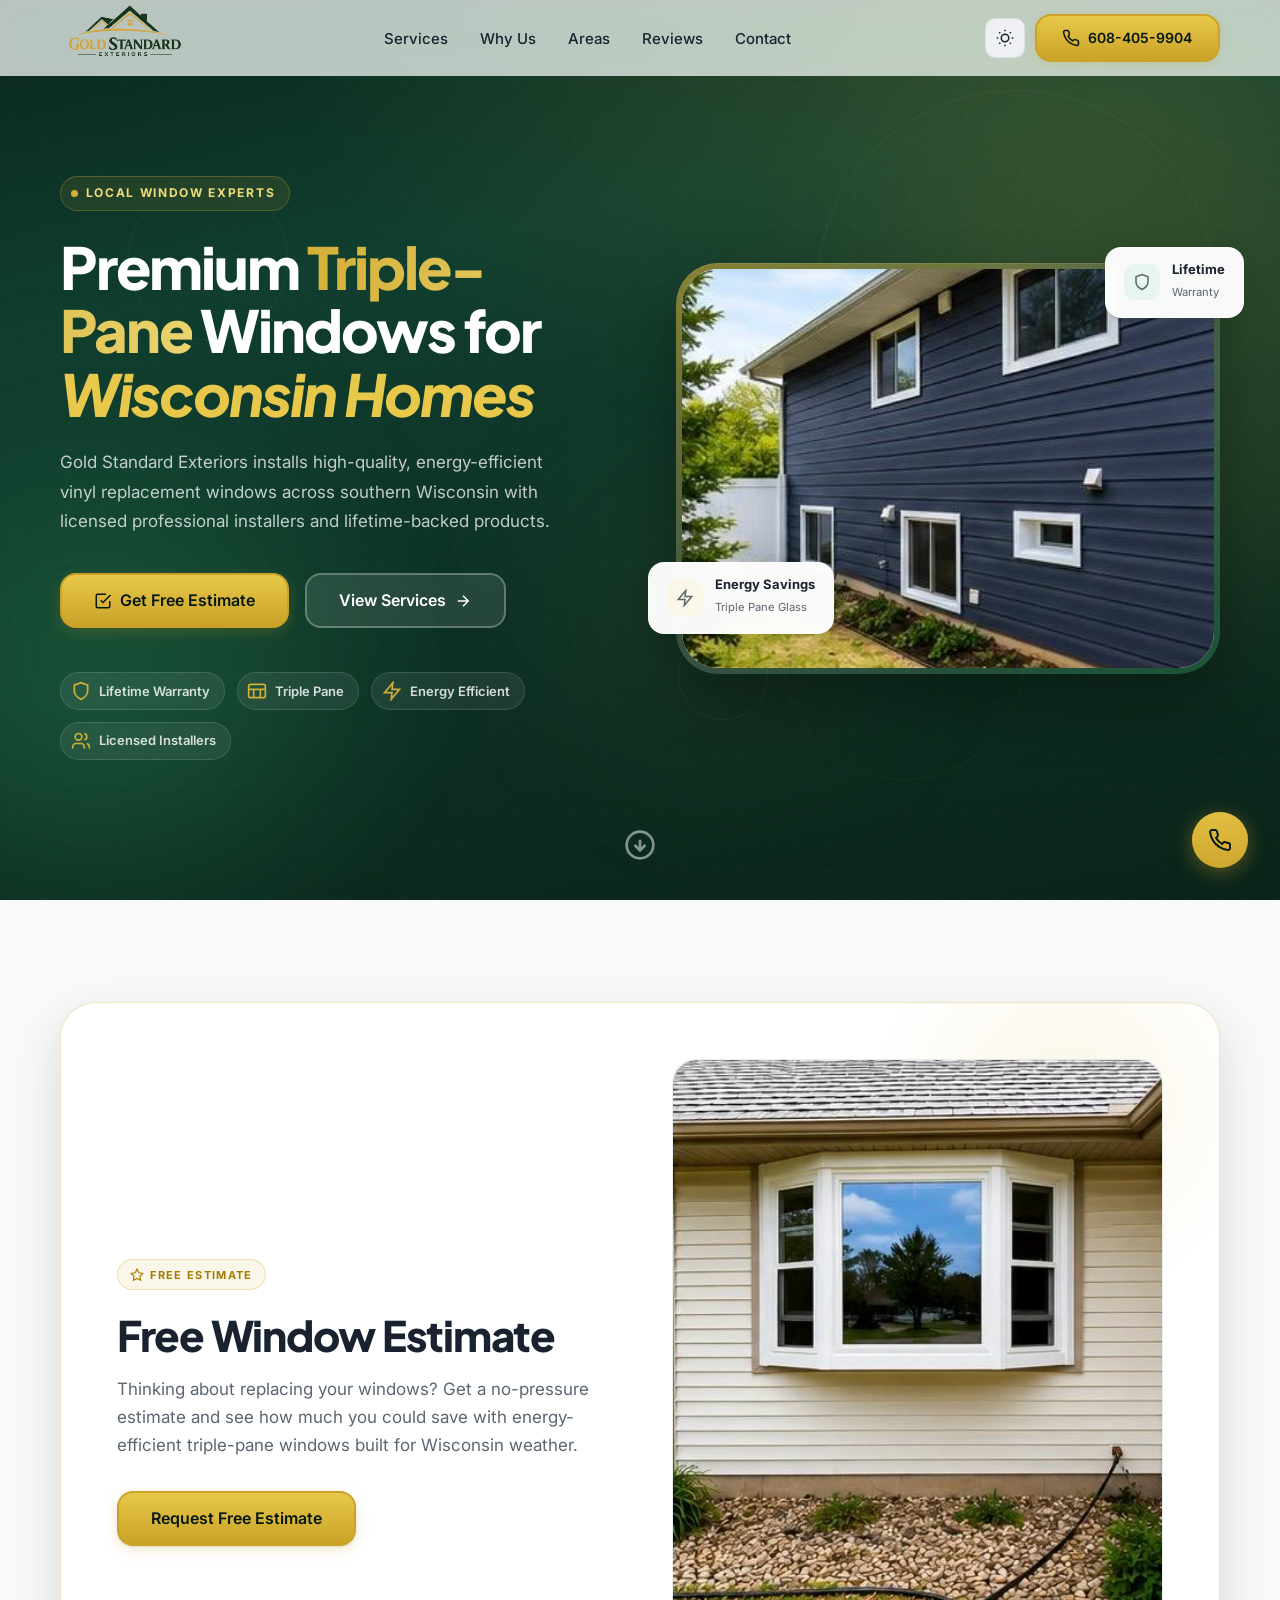
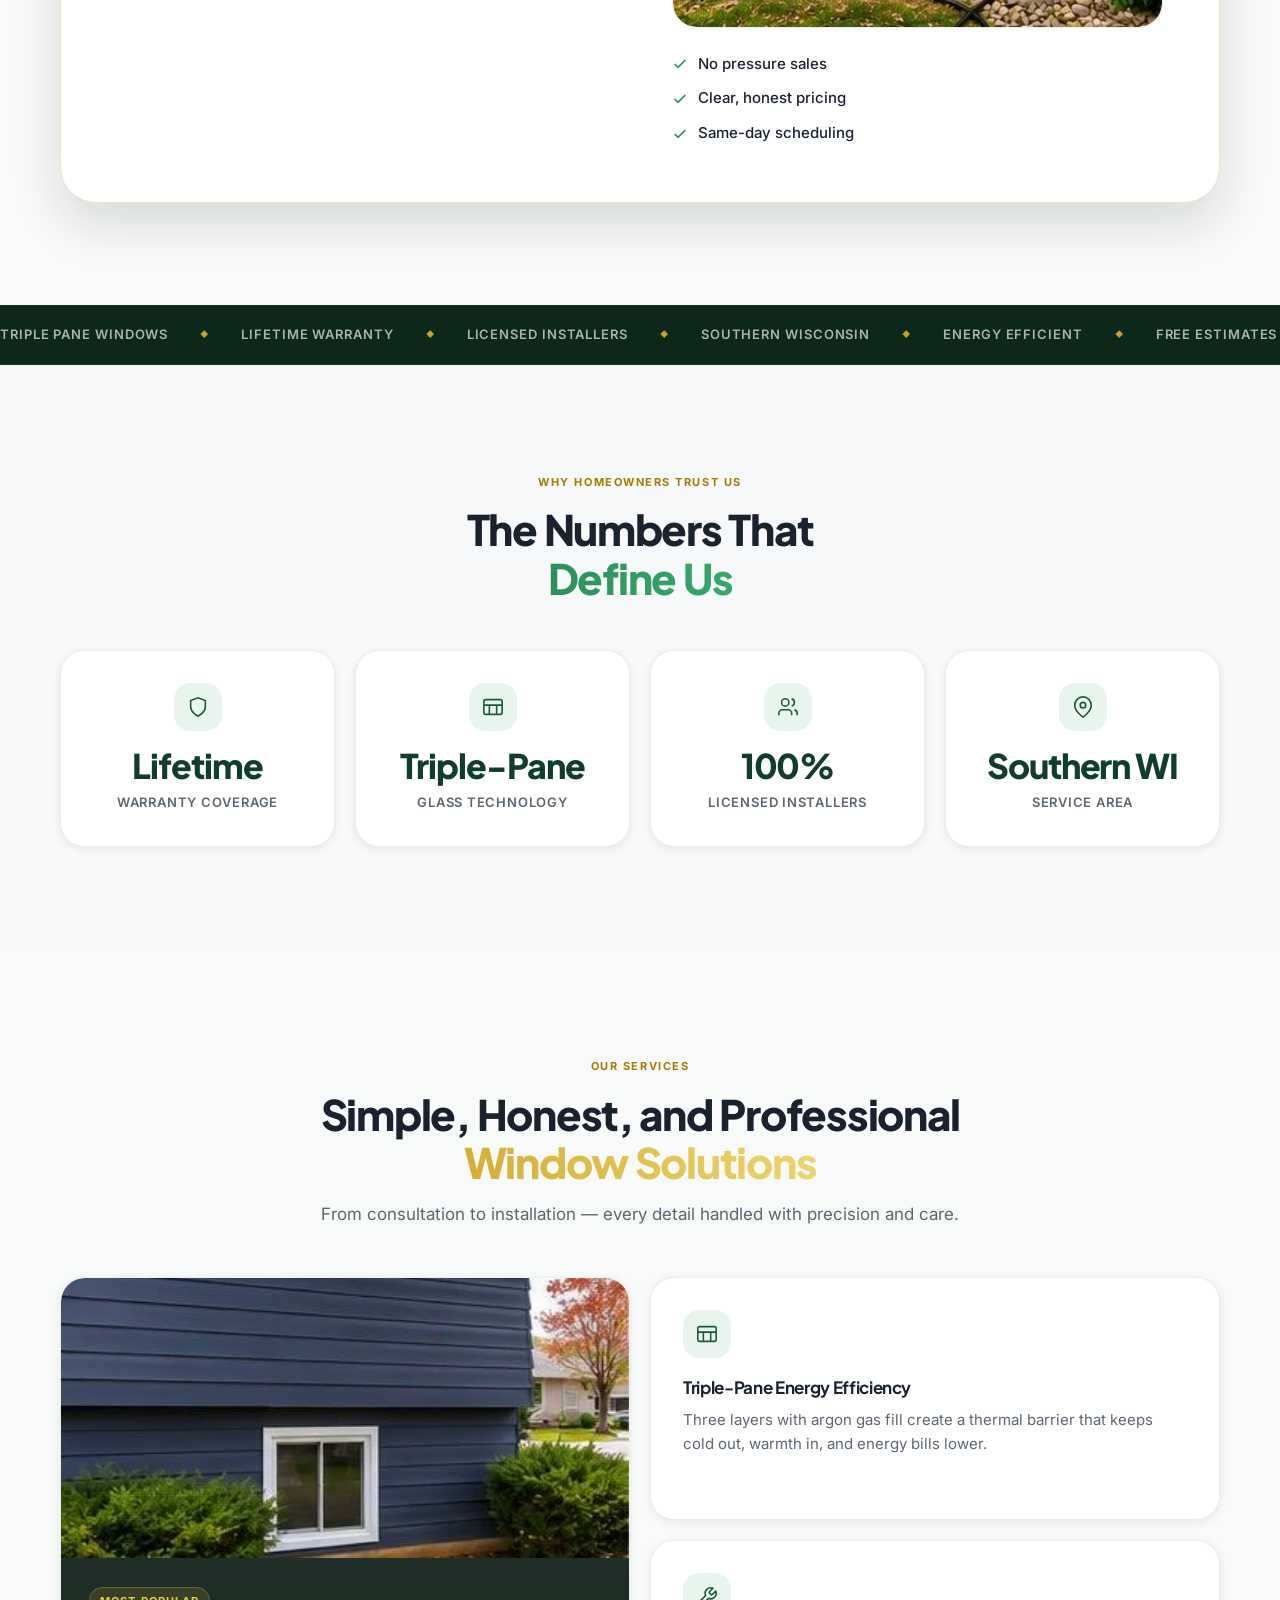
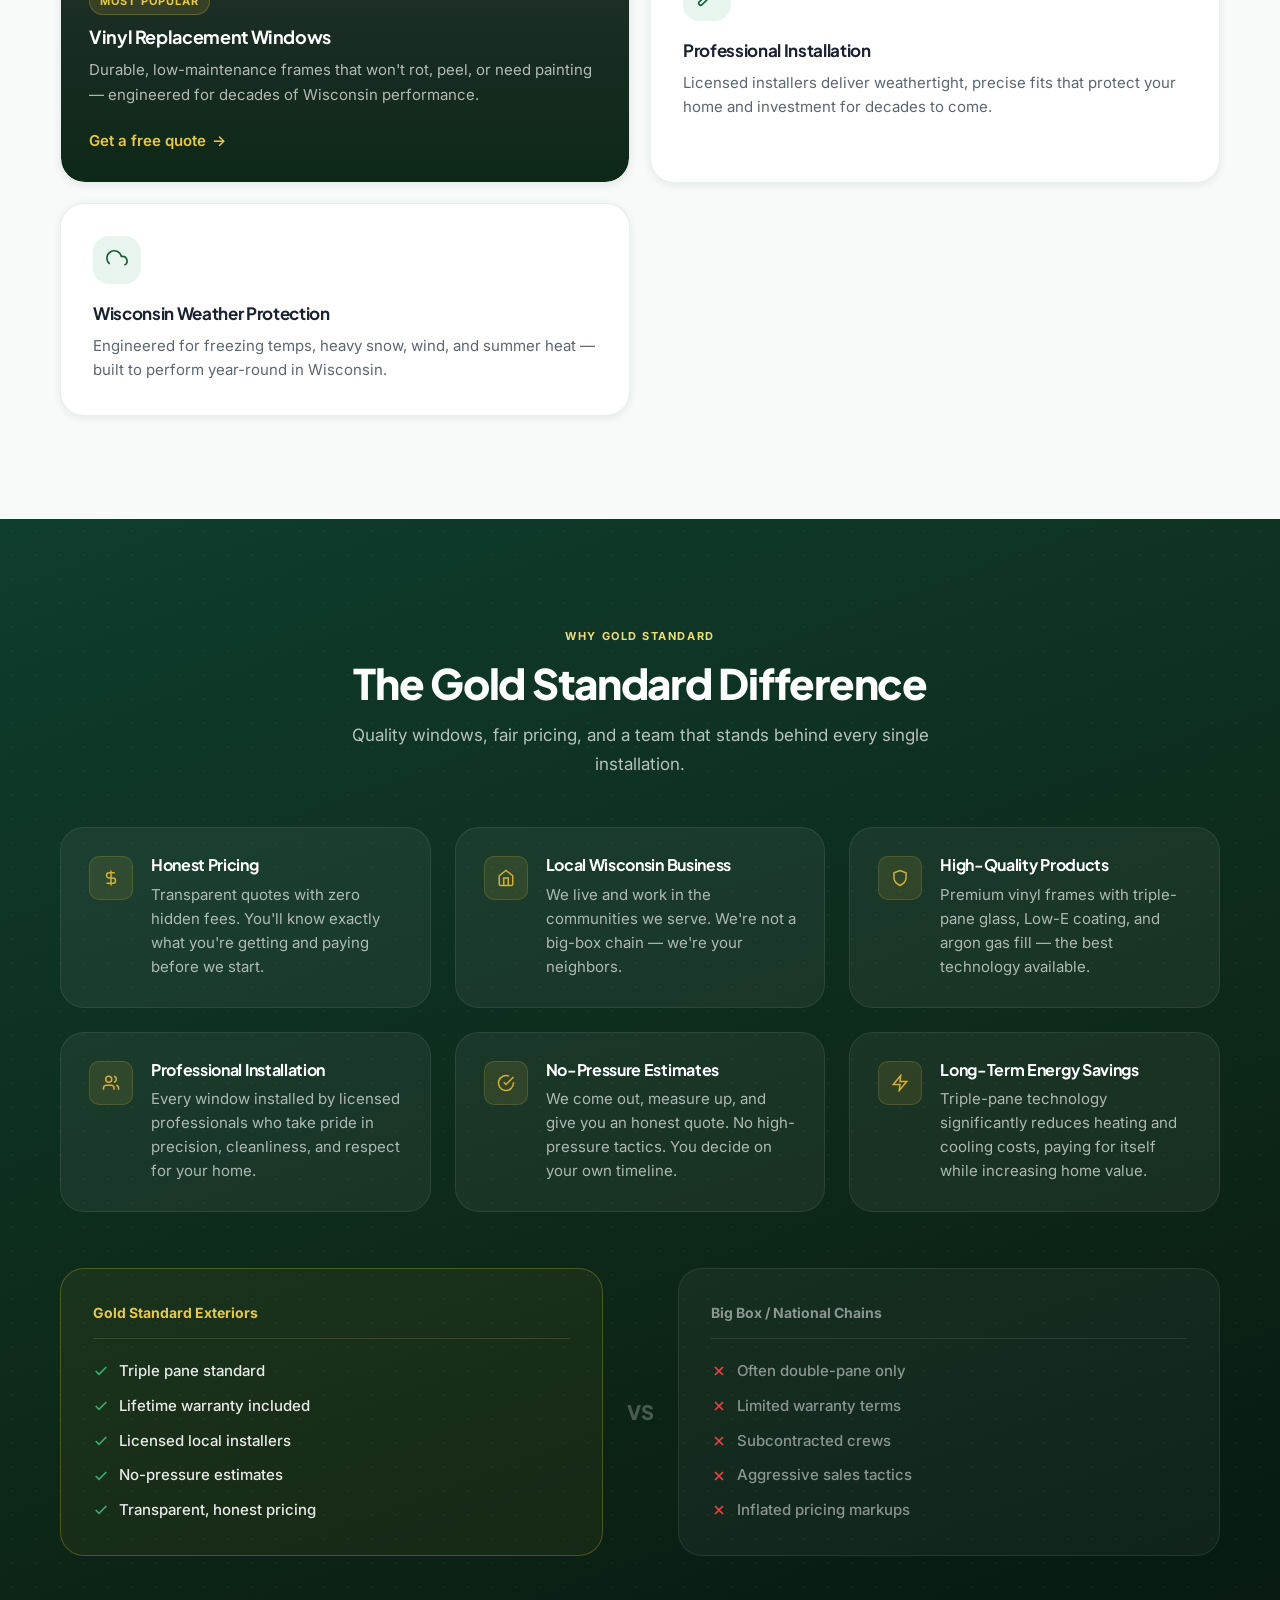
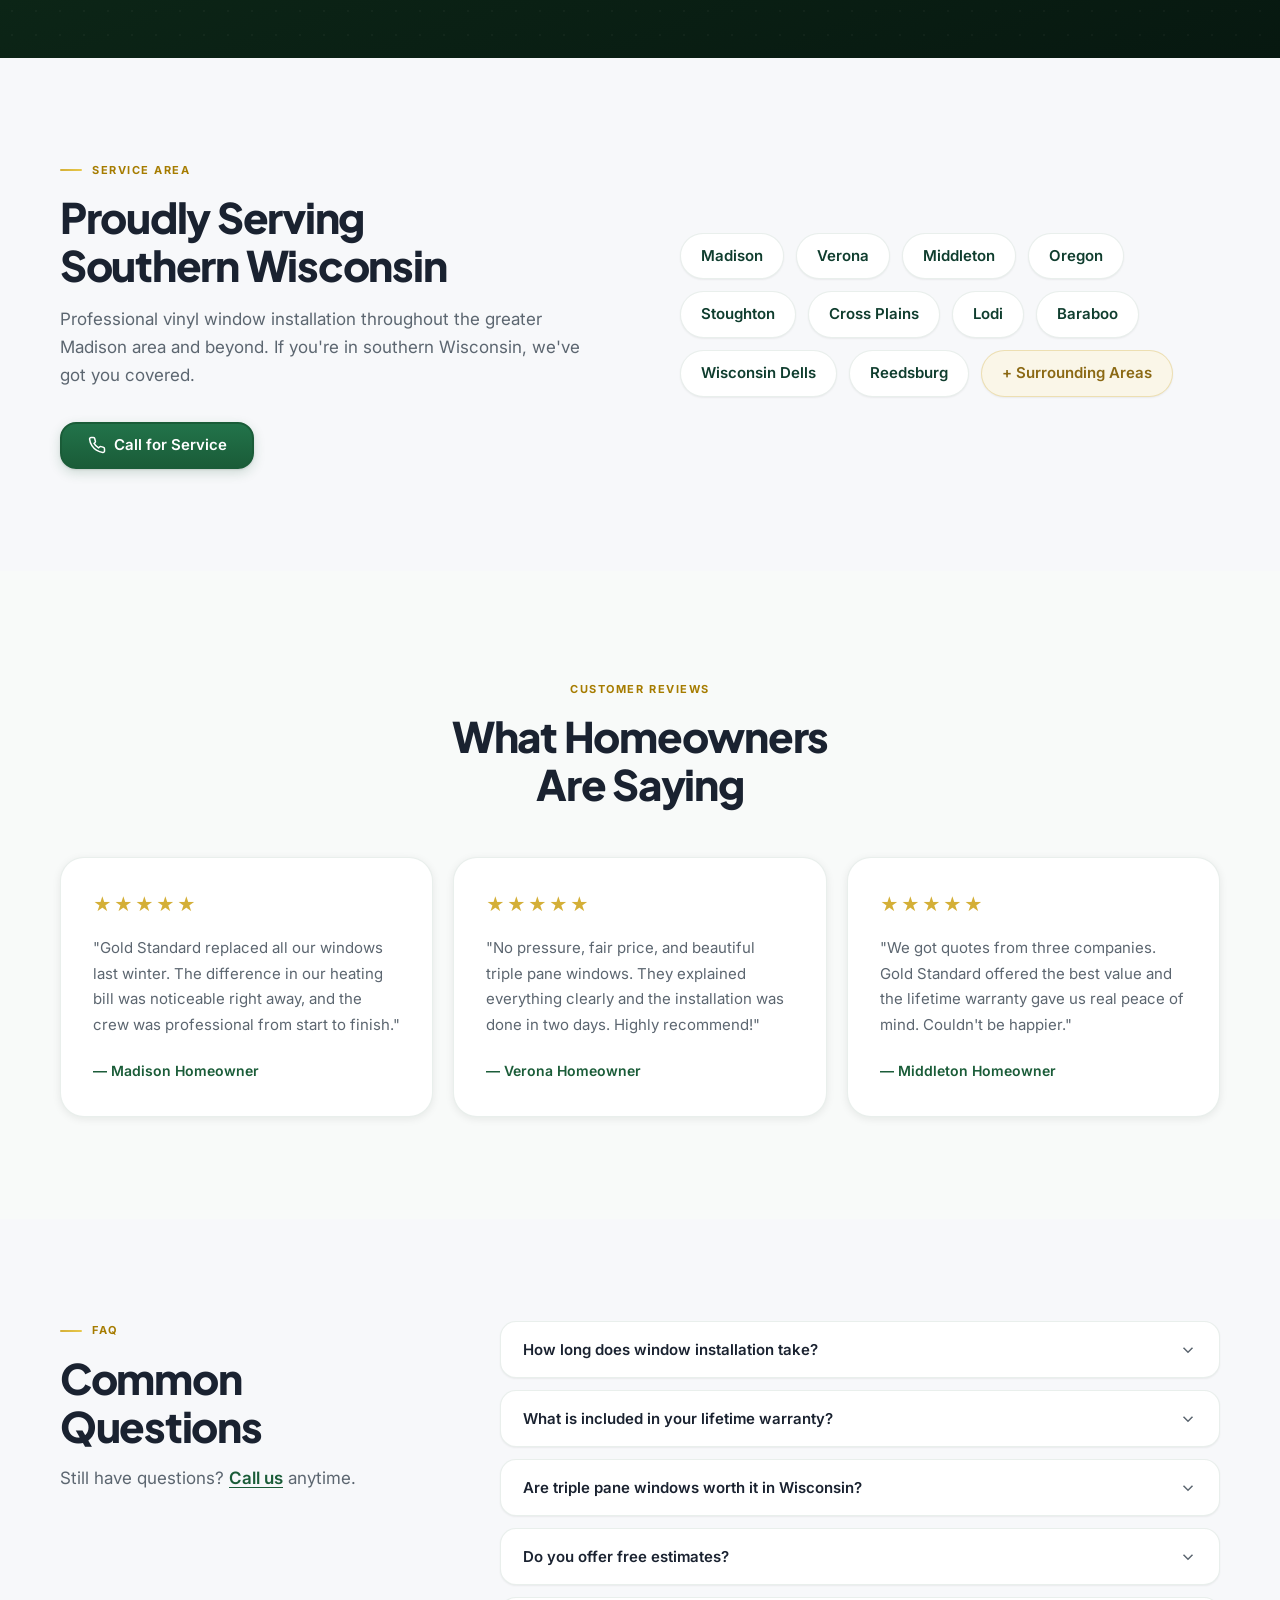
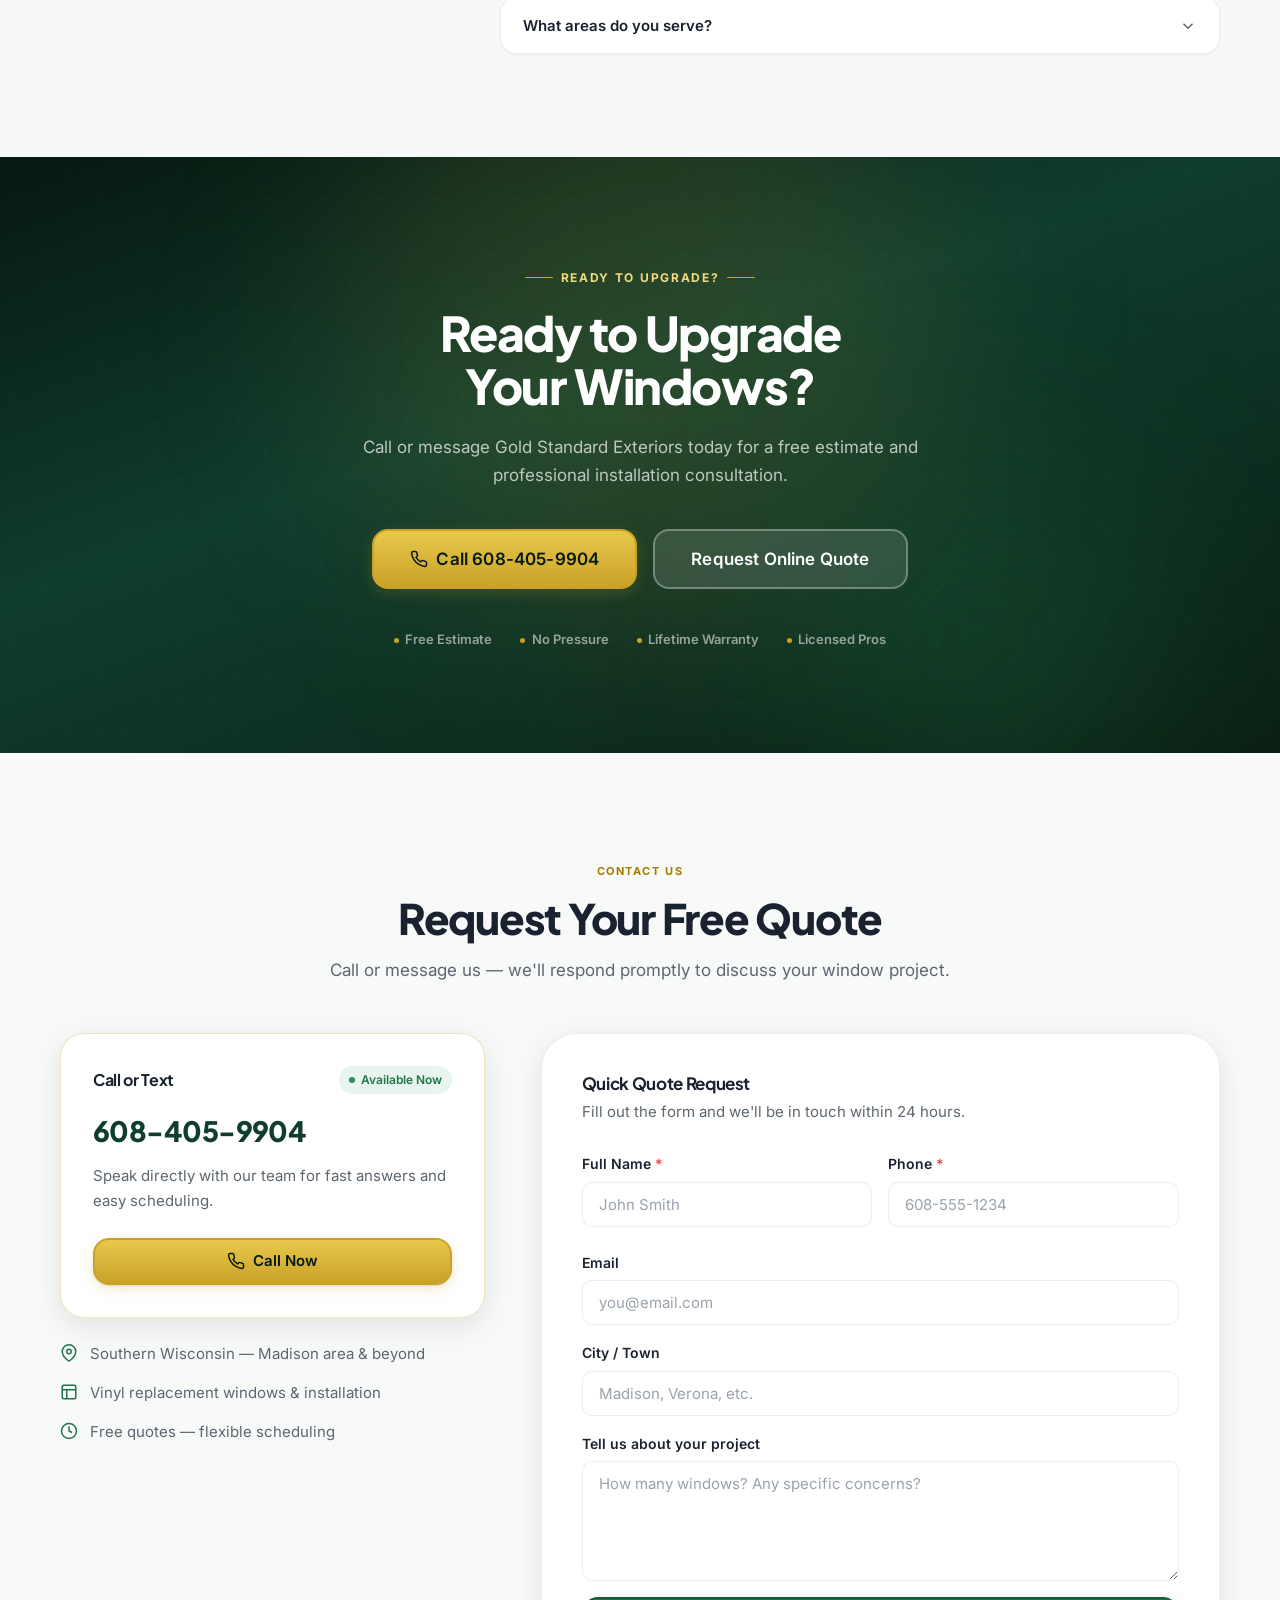
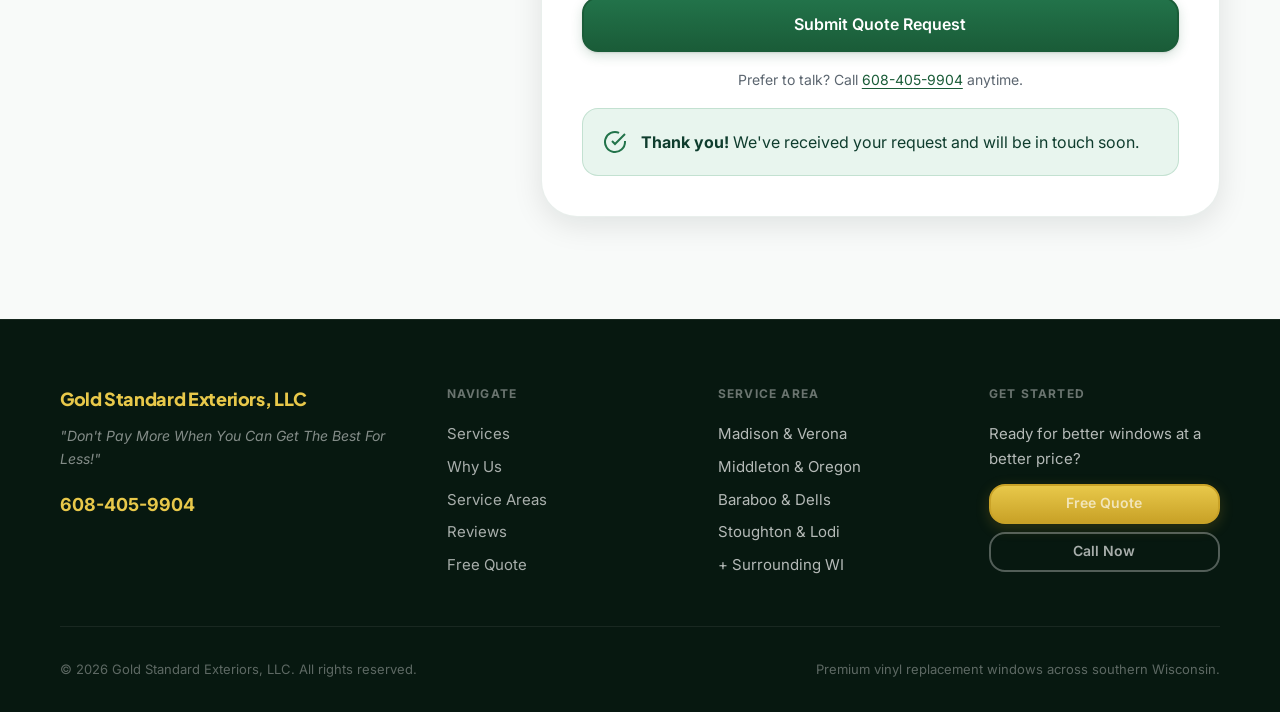
==== commit 10588d76: "Image 3 fix" ====
--- a/Gold Standard Exteriors/index.html
+++ b/Gold Standard Exteriors/index.html
@@ -202,9 +202,9 @@
             <a href="#contact" class="btn btn-gold btn-lg btn-shine">Request Free Estimate</a>
           </div>
           <div class="offer-aside">
-            <div class="offer-img">
+            <div class="offer-img image-holder">
               <div class="image-container image-container--offer">
-                <img src="assets/image (2).jpeg" alt="Window consultation">
+                <img src="assets/image (3).jpeg" alt="Window consultation" class="image-3-zoom-out">
               </div>
             </div>
             <ul class="offer-checks">
--- a/Gold Standard Exteriors/css/styles.css
+++ b/Gold Standard Exteriors/css/styles.css
@@ -142,7 +142,6 @@
   transition: width 0.1s linear;
   border-radius: 0 2px 2px 0;
 }
-
 /* --- Preloader --- */
 .preloader {
   position: fixed;
@@ -815,8 +814,35 @@
 .offer-content p  { color: var(--text-muted); margin-bottom: 2rem; font-size: 1.0625rem; }
 
 .offer-aside { display: flex; flex-direction: column; gap: 1.5rem; }
-.offer-img { border-radius: var(--r-lg); overflow: hidden; aspect-ratio: 16/10; }
-.offer-img .image-container { min-height: 100%; }
+.image-holder {
+  border-radius: var(--r-lg);
+  overflow: hidden;
+  background: var(--surface-raised);
+  border: 1px solid var(--border);
+}
+.offer-img {
+  aspect-ratio: auto;
+  width: 100%;
+}
+.offer-img .image-container {
+  min-height: 0;
+  height: auto;
+  border-radius: inherit;
+  overflow: hidden;
+}
+.offer-img .image-container--offer {
+  height: auto;
+  min-height: 0;
+}
+.offer-img .image-3-zoom-out {
+  position: static;
+  inset: auto;
+  transform: none;
+  width: 100%;
+  height: auto;
+  object-fit: contain;
+  object-position: center;
+}
 
 .offer-checks { display: flex; flex-direction: column; gap: 0.625rem; }
 .offer-checks li {
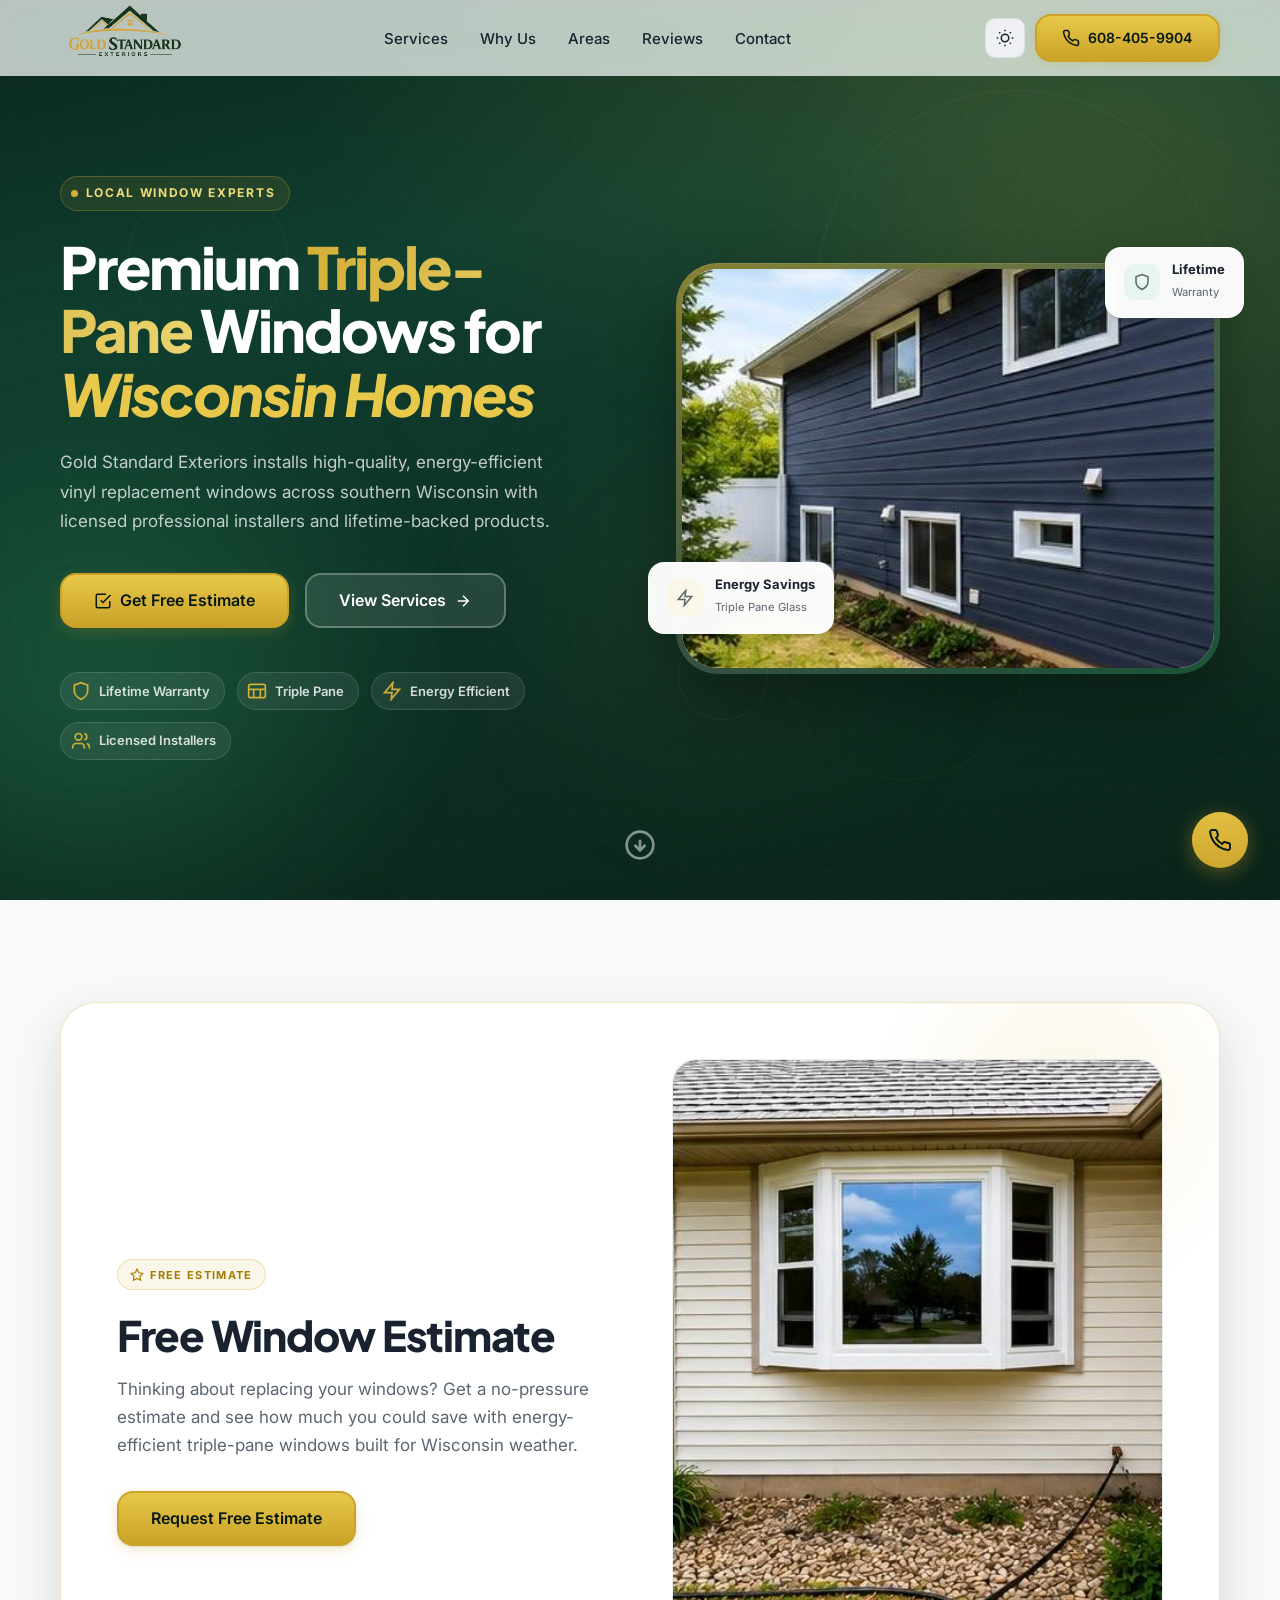
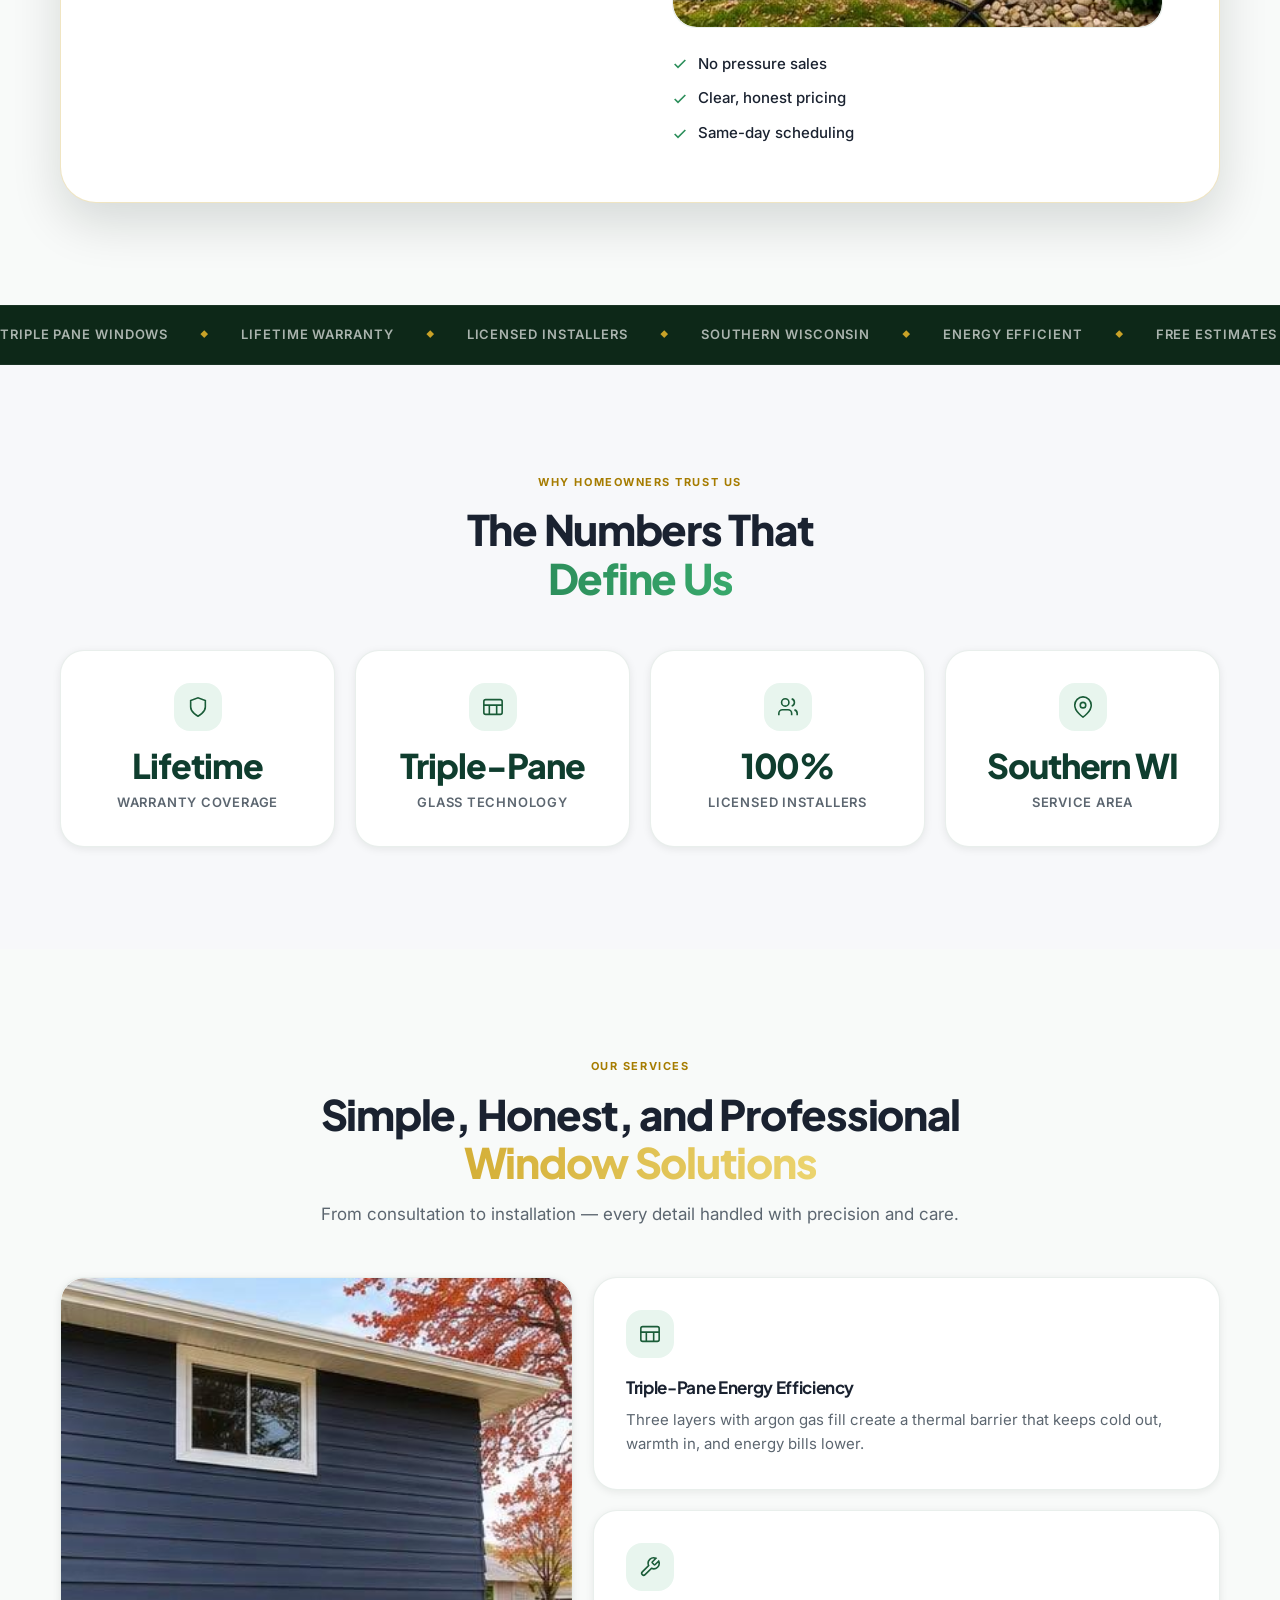
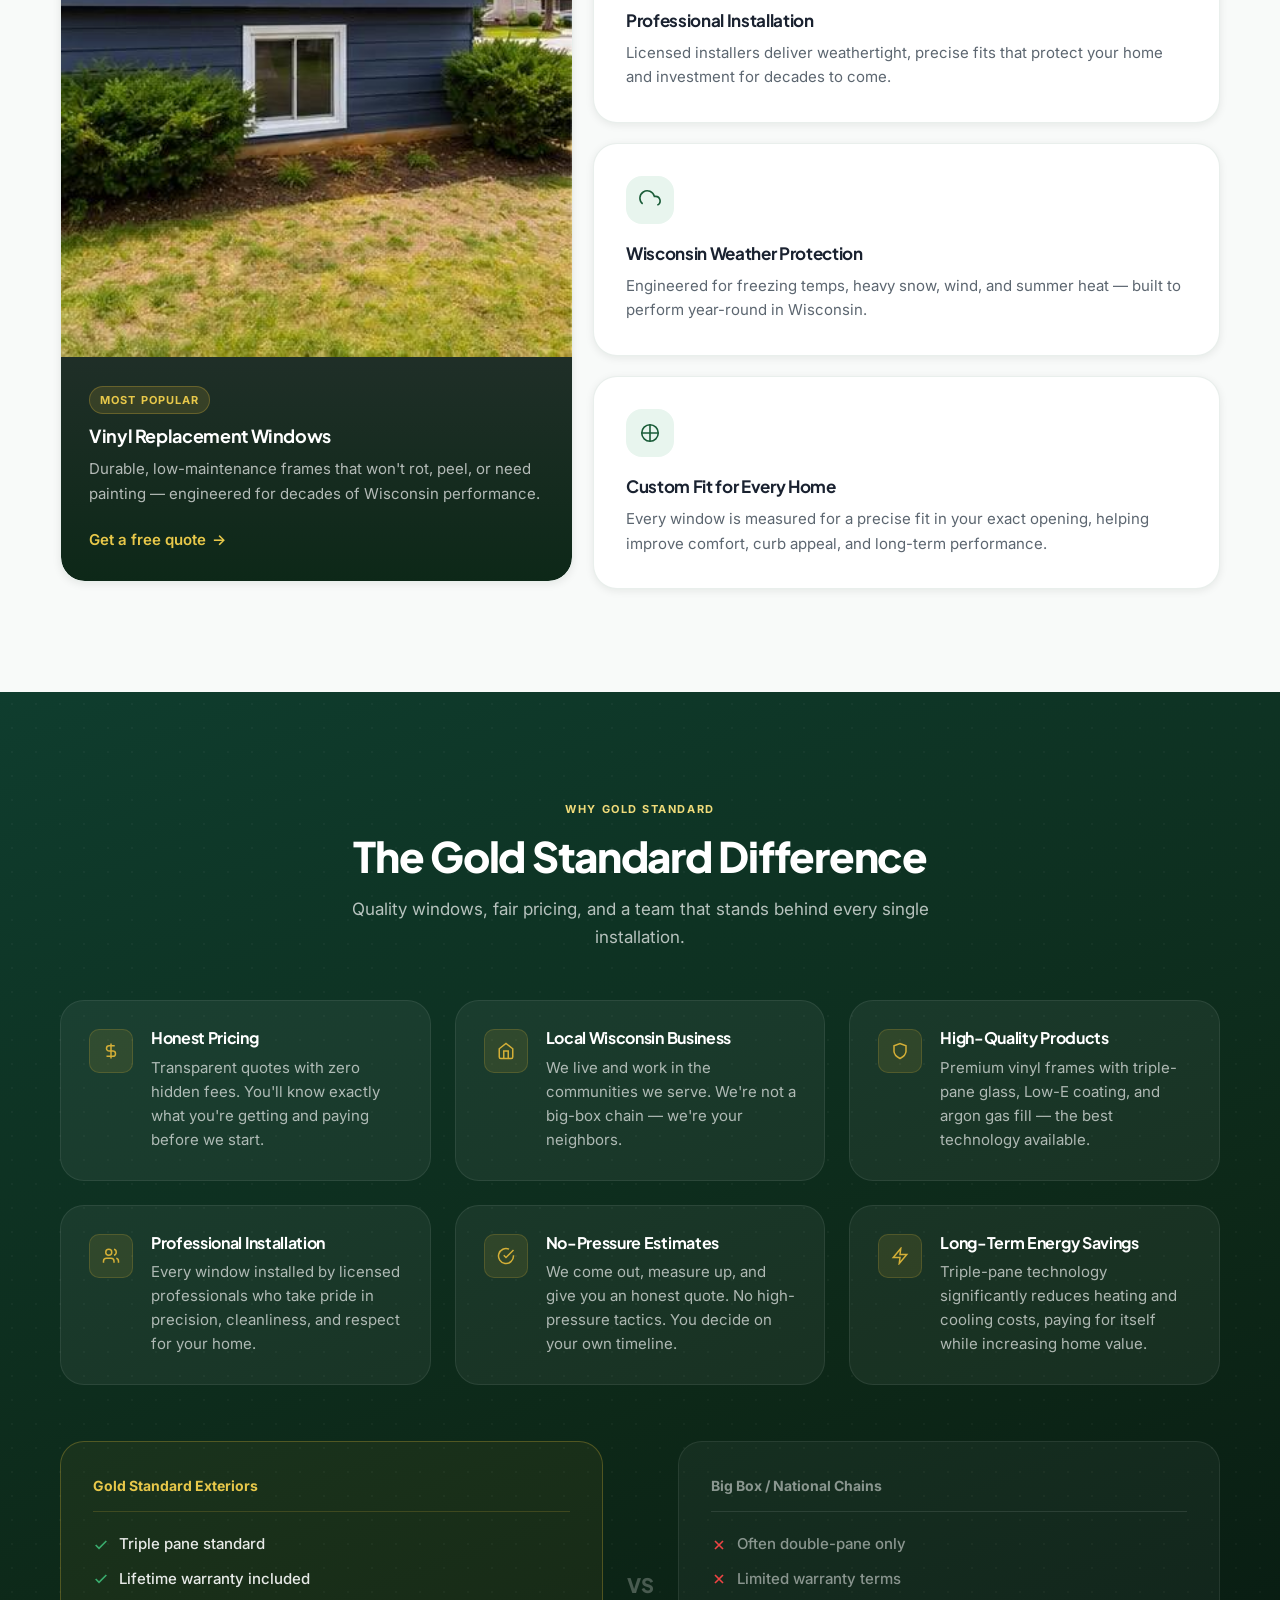
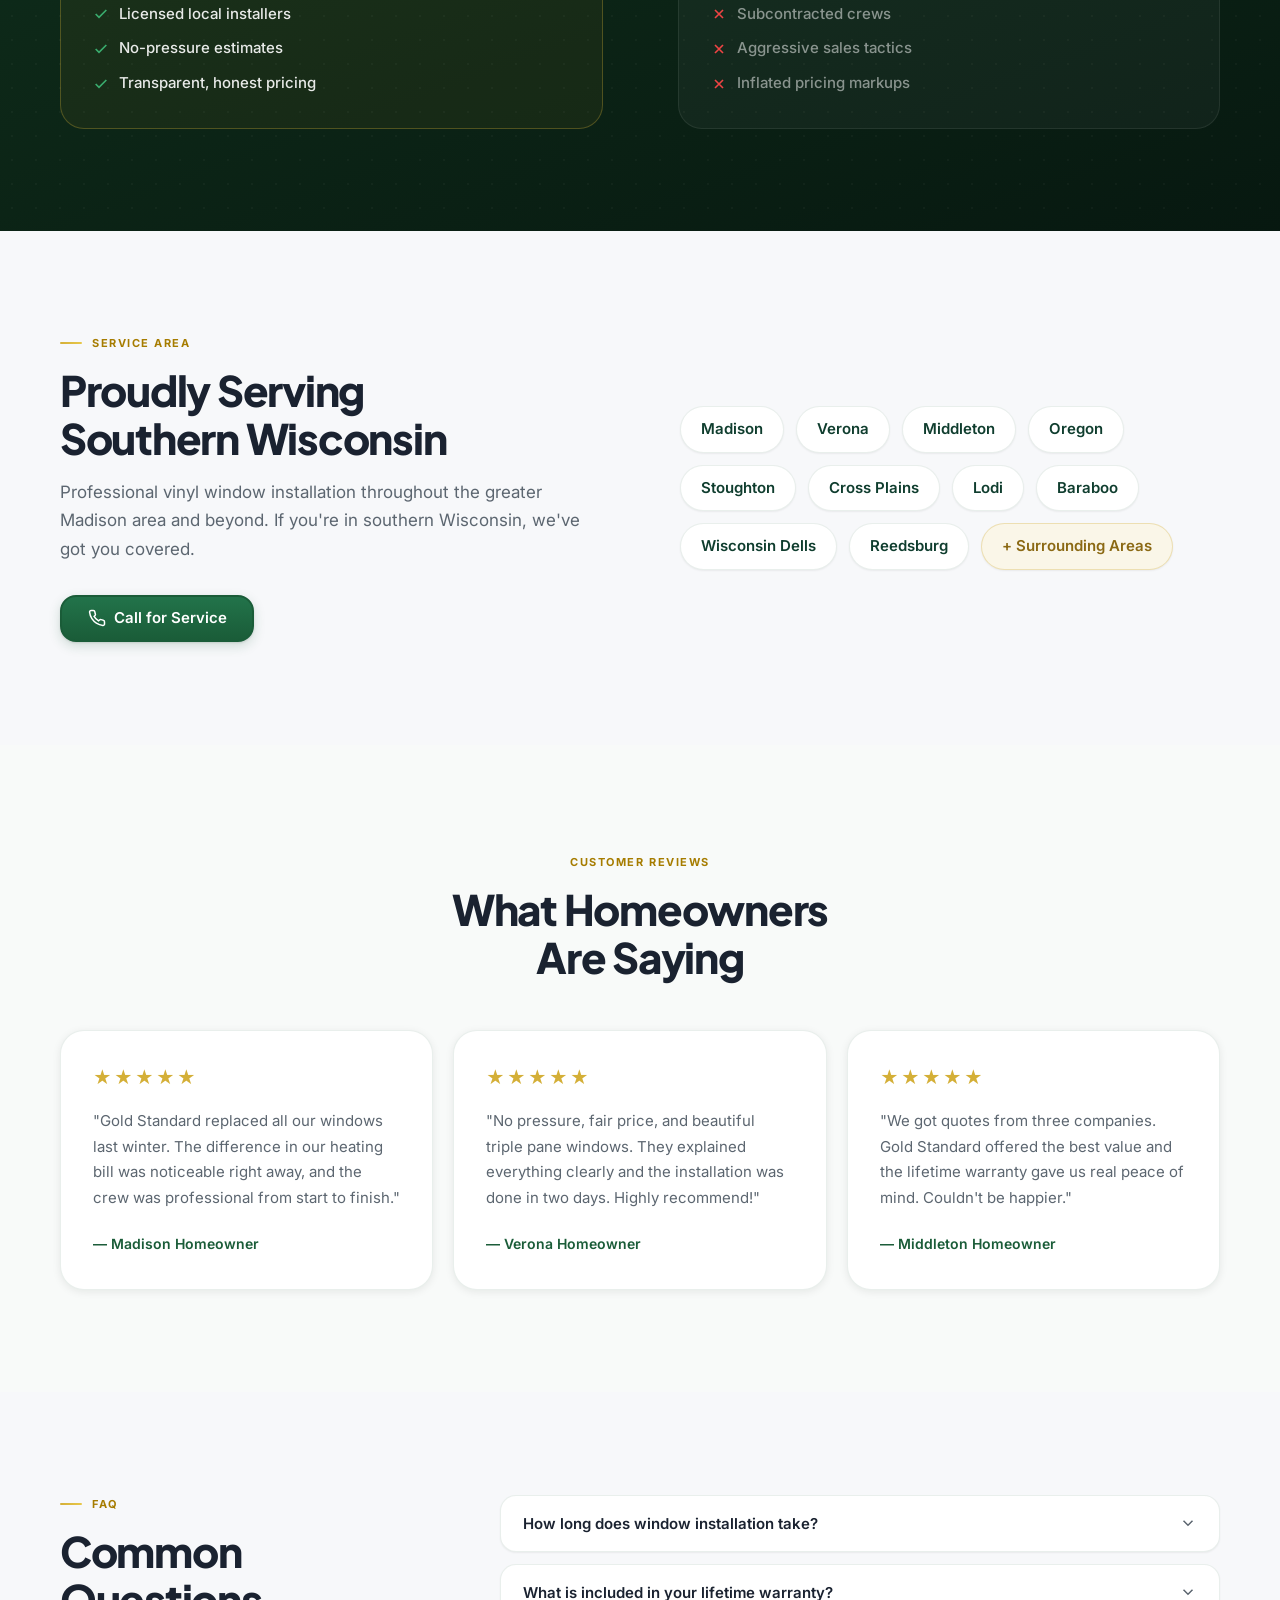
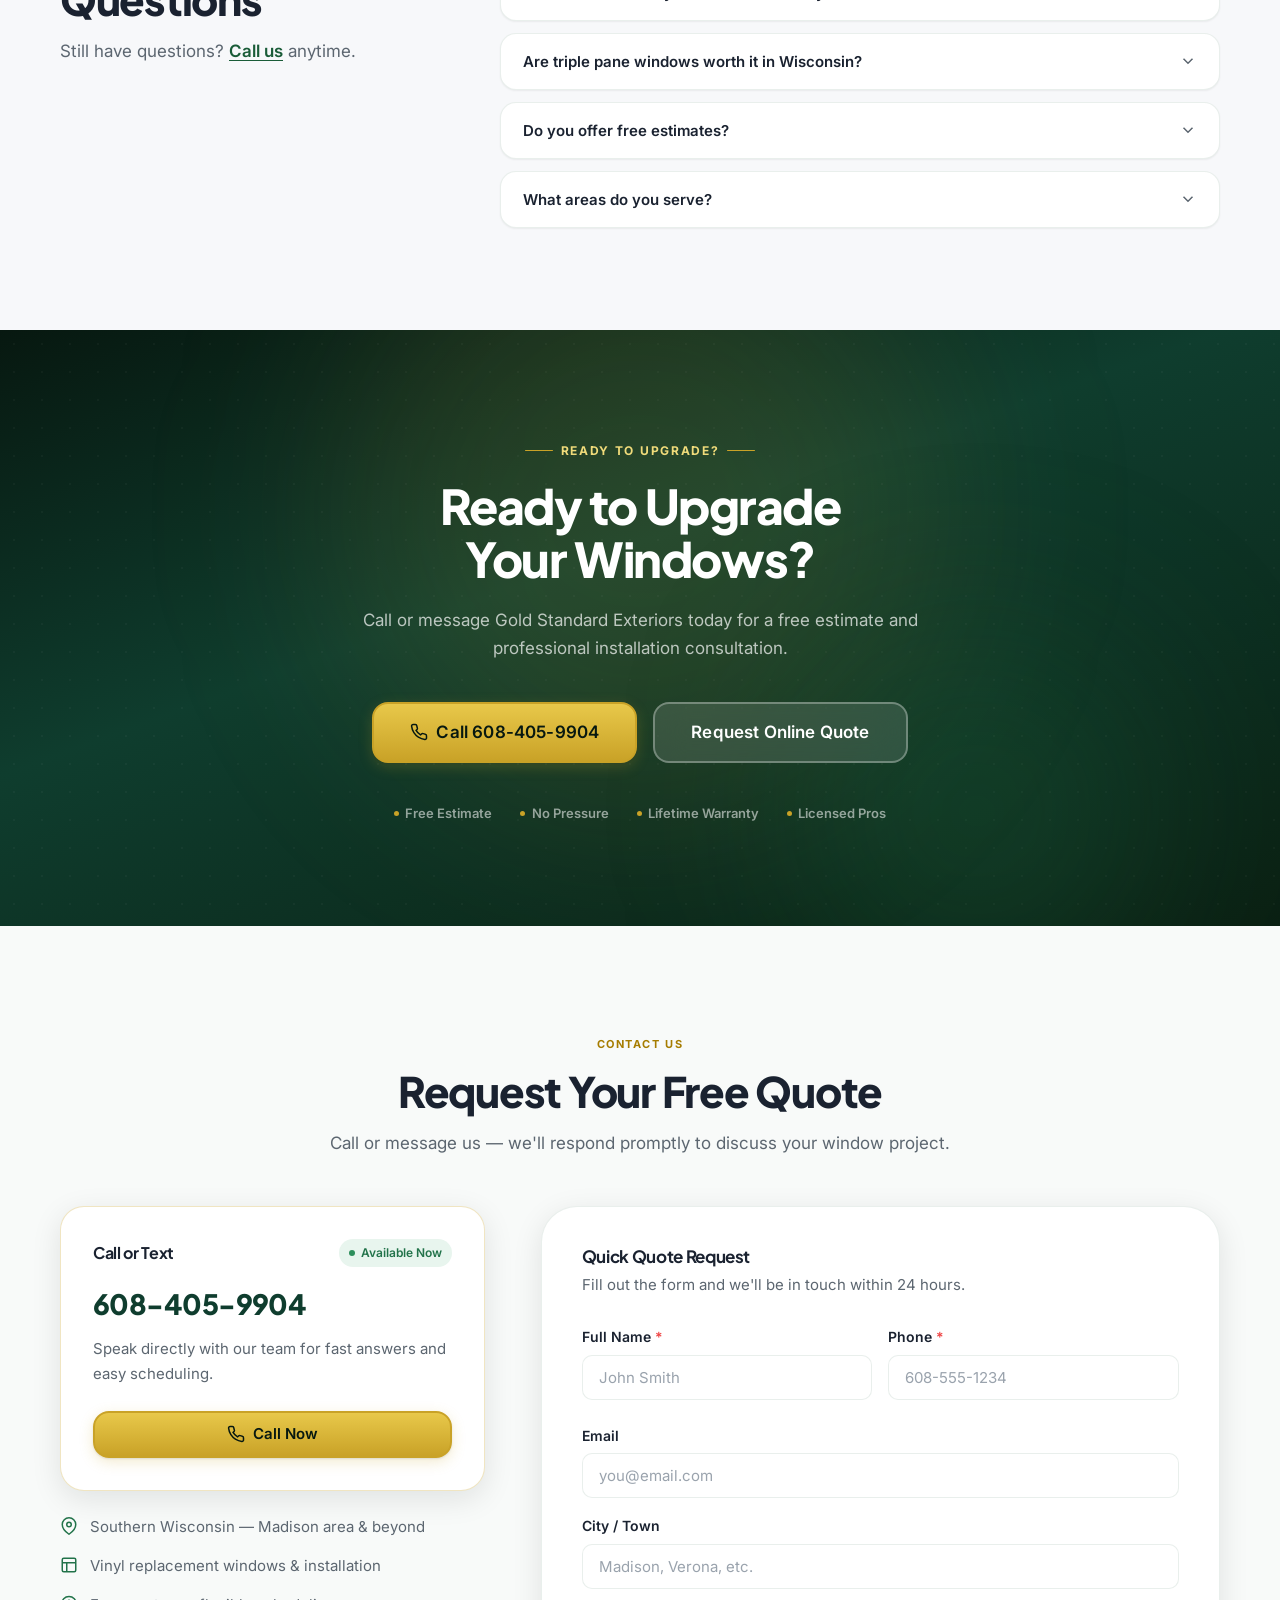
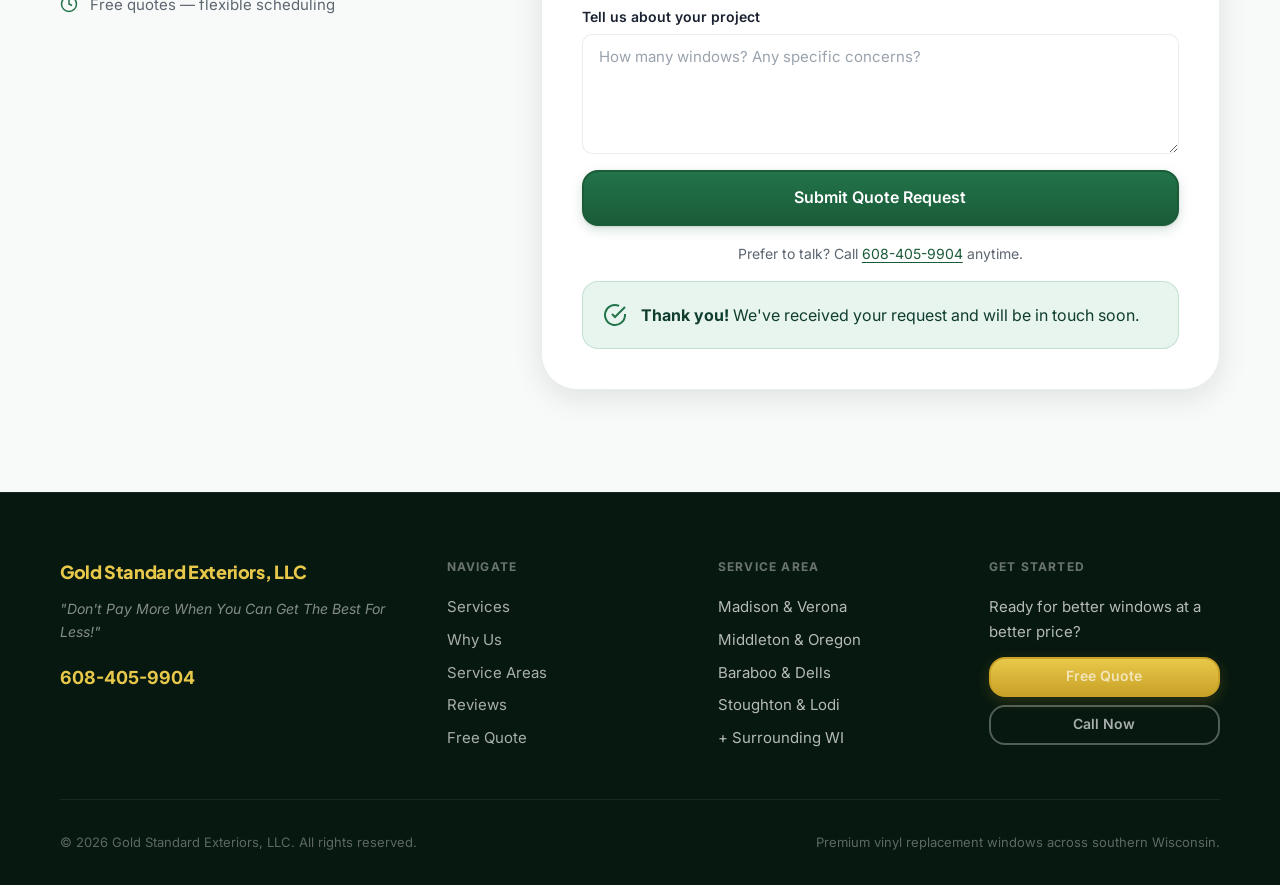
==== commit 779d28de: "Light Mode FInished." ====
--- a/Gold Standard Exteriors/index.html
+++ b/Gold Standard Exteriors/index.html
@@ -278,7 +278,7 @@
           <article class="svc-card svc-featured" data-reveal style="--rd:0s">
             <div class="svc-bg">
               <div class="image-container image-container--svc">
-                <img src="assets/image (4).jpeg" alt="Vinyl replacement windows">
+                <img src="assets/image (4).jpeg" alt="Vinyl replacement windows" class="image-4-natural">
               </div>
             </div>
             <div class="svc-body">
@@ -288,21 +288,28 @@
               <a href="#contact" class="svc-link">Get a free quote <span aria-hidden="true">&#8594;</span></a>
             </div>
           </article>
-          <article class="svc-card" data-reveal style="--rd:0.1s">
-            <div class="svc-icon"><svg viewBox="0 0 24 24" fill="none" stroke="currentColor" stroke-width="1.75" aria-hidden="true"><rect x="2" y="4" width="20" height="16" rx="2"/><path d="M2 10h20M8 10v10M16 10v10"/></svg></div>
-            <h3>Triple-Pane Energy Efficiency</h3>
-            <p>Three layers with argon gas fill create a thermal barrier that keeps cold out, warmth in, and energy bills lower.</p>
-          </article>
-          <article class="svc-card" data-reveal style="--rd:0.2s">
-            <div class="svc-icon"><svg viewBox="0 0 24 24" fill="none" stroke="currentColor" stroke-width="1.75" aria-hidden="true"><path d="M14.7 6.3a1 1 0 000 1.4l1.6 1.6a1 1 0 001.4 0l3.77-3.77a6 6 0 01-7.94 7.94l-6.91 6.91a2.12 2.12 0 01-3-3l6.91-6.91a6 6 0 017.94-7.94l-3.76 3.76z"/></svg></div>
-            <h3>Professional Installation</h3>
-            <p>Licensed installers deliver weathertight, precise fits that protect your home and investment for decades to come.</p>
-          </article>
-          <article class="svc-card" data-reveal style="--rd:0.3s">
-            <div class="svc-icon"><svg viewBox="0 0 24 24" fill="none" stroke="currentColor" stroke-width="1.75" aria-hidden="true"><path d="M20 17.58A5 5 0 0018 8h-1.26A8 8 0 104 16.25"/><path d="M8 16h.01M12 16h.01M16 16h.01"/></svg></div>
-            <h3>Wisconsin Weather Protection</h3>
-            <p>Engineered for freezing temps, heavy snow, wind, and summer heat &#8212; built to perform year-round in Wisconsin.</p>
-          </article>
+          <div class="services-stack">
+            <article class="svc-card" data-reveal style="--rd:0.1s">
+              <div class="svc-icon"><svg viewBox="0 0 24 24" fill="none" stroke="currentColor" stroke-width="1.75" aria-hidden="true"><rect x="2" y="4" width="20" height="16" rx="2"/><path d="M2 10h20M8 10v10M16 10v10"/></svg></div>
+              <h3>Triple-Pane Energy Efficiency</h3>
+              <p>Three layers with argon gas fill create a thermal barrier that keeps cold out, warmth in, and energy bills lower.</p>
+            </article>
+            <article class="svc-card" data-reveal style="--rd:0.2s">
+              <div class="svc-icon"><svg viewBox="0 0 24 24" fill="none" stroke="currentColor" stroke-width="1.75" aria-hidden="true"><path d="M14.7 6.3a1 1 0 000 1.4l1.6 1.6a1 1 0 001.4 0l3.77-3.77a6 6 0 01-7.94 7.94l-6.91 6.91a2.12 2.12 0 01-3-3l6.91-6.91a6 6 0 017.94-7.94l-3.76 3.76z"/></svg></div>
+              <h3>Professional Installation</h3>
+              <p>Licensed installers deliver weathertight, precise fits that protect your home and investment for decades to come.</p>
+            </article>
+            <article class="svc-card" data-reveal style="--rd:0.3s">
+              <div class="svc-icon"><svg viewBox="0 0 24 24" fill="none" stroke="currentColor" stroke-width="1.75" aria-hidden="true"><path d="M20 17.58A5 5 0 0018 8h-1.26A8 8 0 104 16.25"/><path d="M8 16h.01M12 16h.01M16 16h.01"/></svg></div>
+              <h3>Wisconsin Weather Protection</h3>
+              <p>Engineered for freezing temps, heavy snow, wind, and summer heat &#8212; built to perform year-round in Wisconsin.</p>
+            </article>
+            <article class="svc-card" data-reveal style="--rd:0.4s">
+              <div class="svc-icon"><svg viewBox="0 0 24 24" fill="none" stroke="currentColor" stroke-width="1.75" aria-hidden="true"><path d="M3 12h18"/><path d="M12 3v18"/><circle cx="12" cy="12" r="9"/></svg></div>
+              <h3>Custom Fit for Every Home</h3>
+              <p>Every window is measured for a precise fit in your exact opening, helping improve comfort, curb appeal, and long-term performance.</p>
+            </article>
+          </div>
         </div>
       </div>
     </section>
--- a/Gold Standard Exteriors/css/styles.css
+++ b/Gold Standard Exteriors/css/styles.css
@@ -451,7 +451,14 @@
   mix-blend-mode: multiply;
   display: block;
 }
-[data-theme="dark"] .logo-img { mix-blend-mode: normal; filter: brightness(1.1); }
+[data-theme="dark"] .logo-img {
+  mix-blend-mode: normal;
+  filter: brightness(1.1);
+  background: #fff;
+  border-radius: 10px;
+  box-shadow: 0 2px 12px rgba(0,0,0,0.18);
+  padding: 0.25rem 0.75rem;
+}
 
 .site-nav { display: flex; align-items: center; }
 .nav-list { display: flex; align-items: center; gap: 0.25rem; }
@@ -942,7 +949,14 @@
 
 .services-grid {
   display: grid;
-  grid-template-columns: 1fr 1fr;
+  grid-template-columns: 0.9fr 1.1fr;
+  gap: 1.25rem;
+  align-items: start;
+}
+
+.services-stack {
+  display: flex;
+  flex-direction: column;
   gap: 1.25rem;
 }
 
@@ -958,7 +972,6 @@
 .svc-card:hover { transform: translateY(-5px); box-shadow: var(--shadow-md); }
 
 .svc-featured {
-  grid-row: 1 / 3;
   padding: 0;
   display: flex; flex-direction: column;
 }
@@ -966,6 +979,25 @@
 
 .svc-bg { flex: 1; position: relative; min-height: 240px; }
 .svc-bg .image-container { height: 100%; border-radius: var(--r-lg) var(--r-lg) 0 0; }
+
+.svc-featured .svc-bg:has(.image-4-natural) {
+  flex: none;
+  min-height: 0;
+}
+
+.svc-featured .svc-bg:has(.image-4-natural) .image-container--svc {
+  height: auto;
+  min-height: 0;
+}
+
+.svc-featured .image-4-natural {
+  position: static;
+  inset: auto;
+  width: 100%;
+  height: auto;
+  object-fit: contain;
+  object-position: center;
+}
 
 .svc-body {
   padding: 1.75rem;
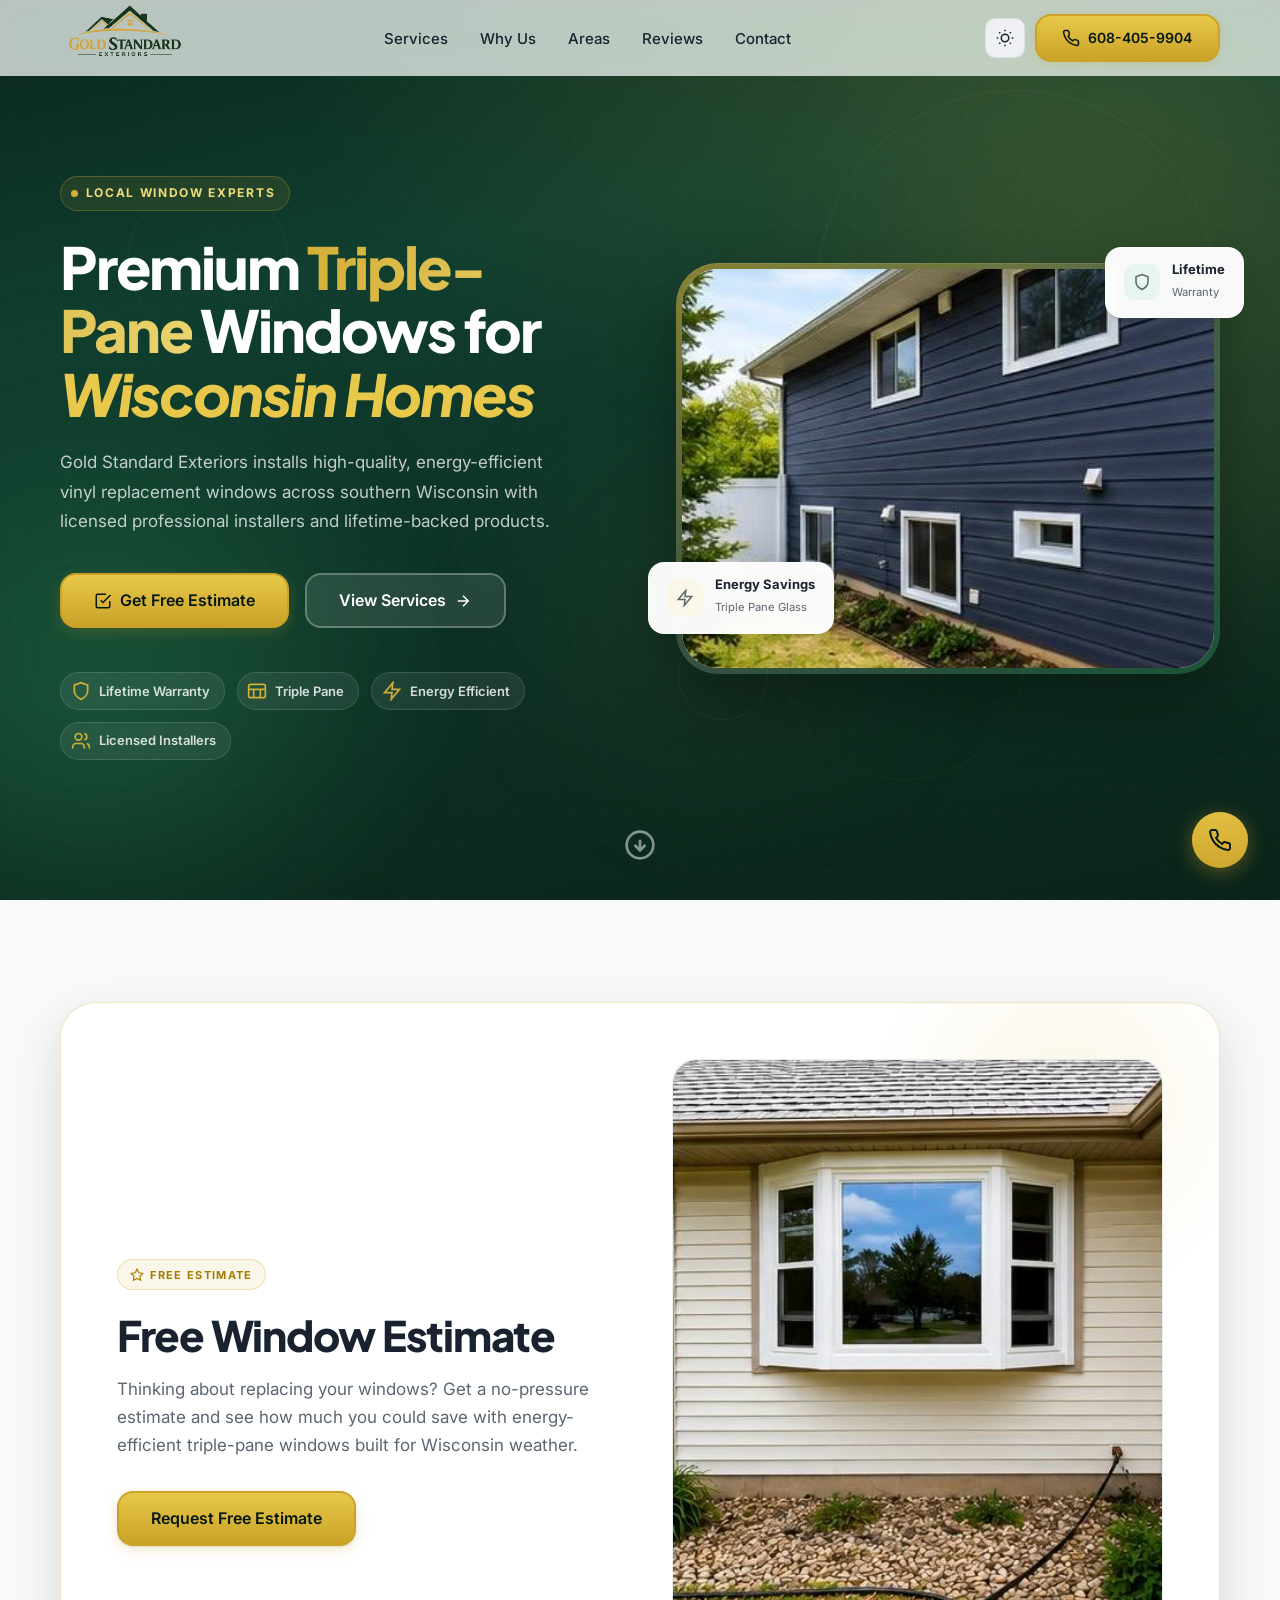
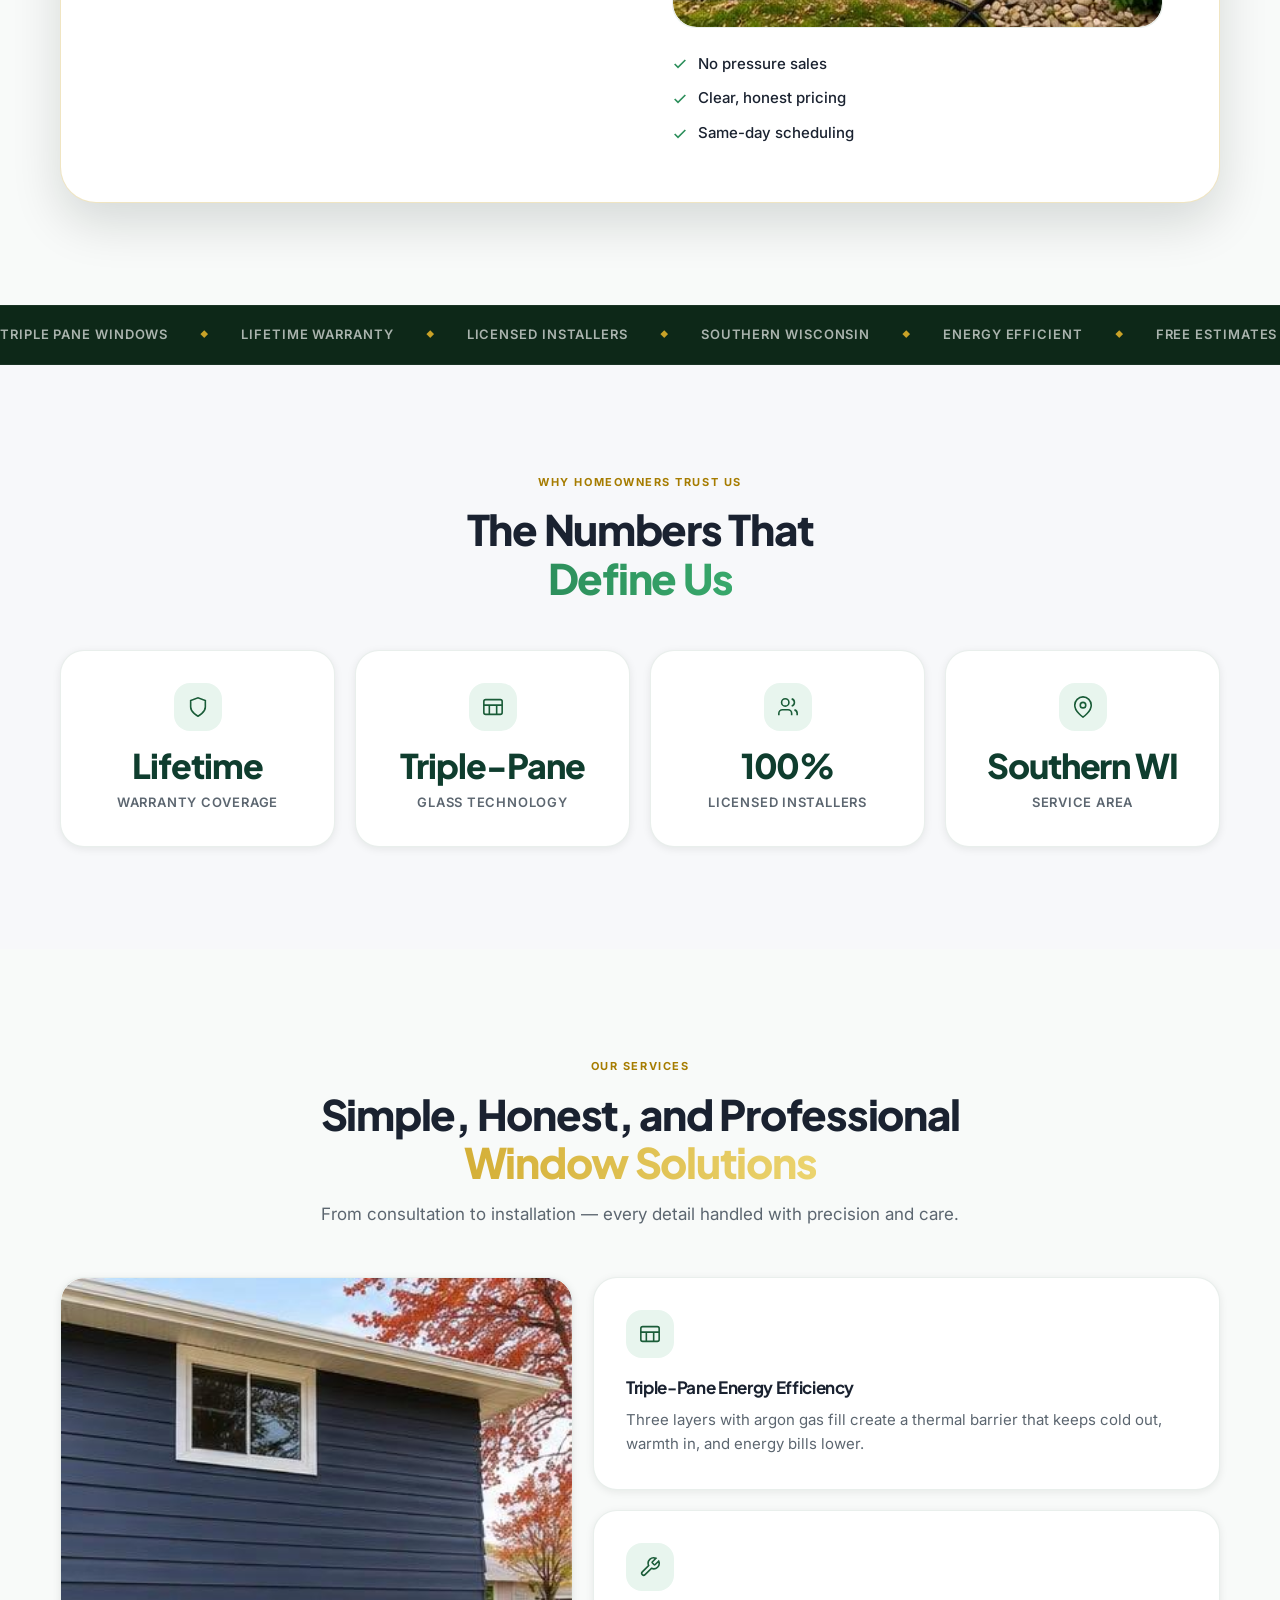
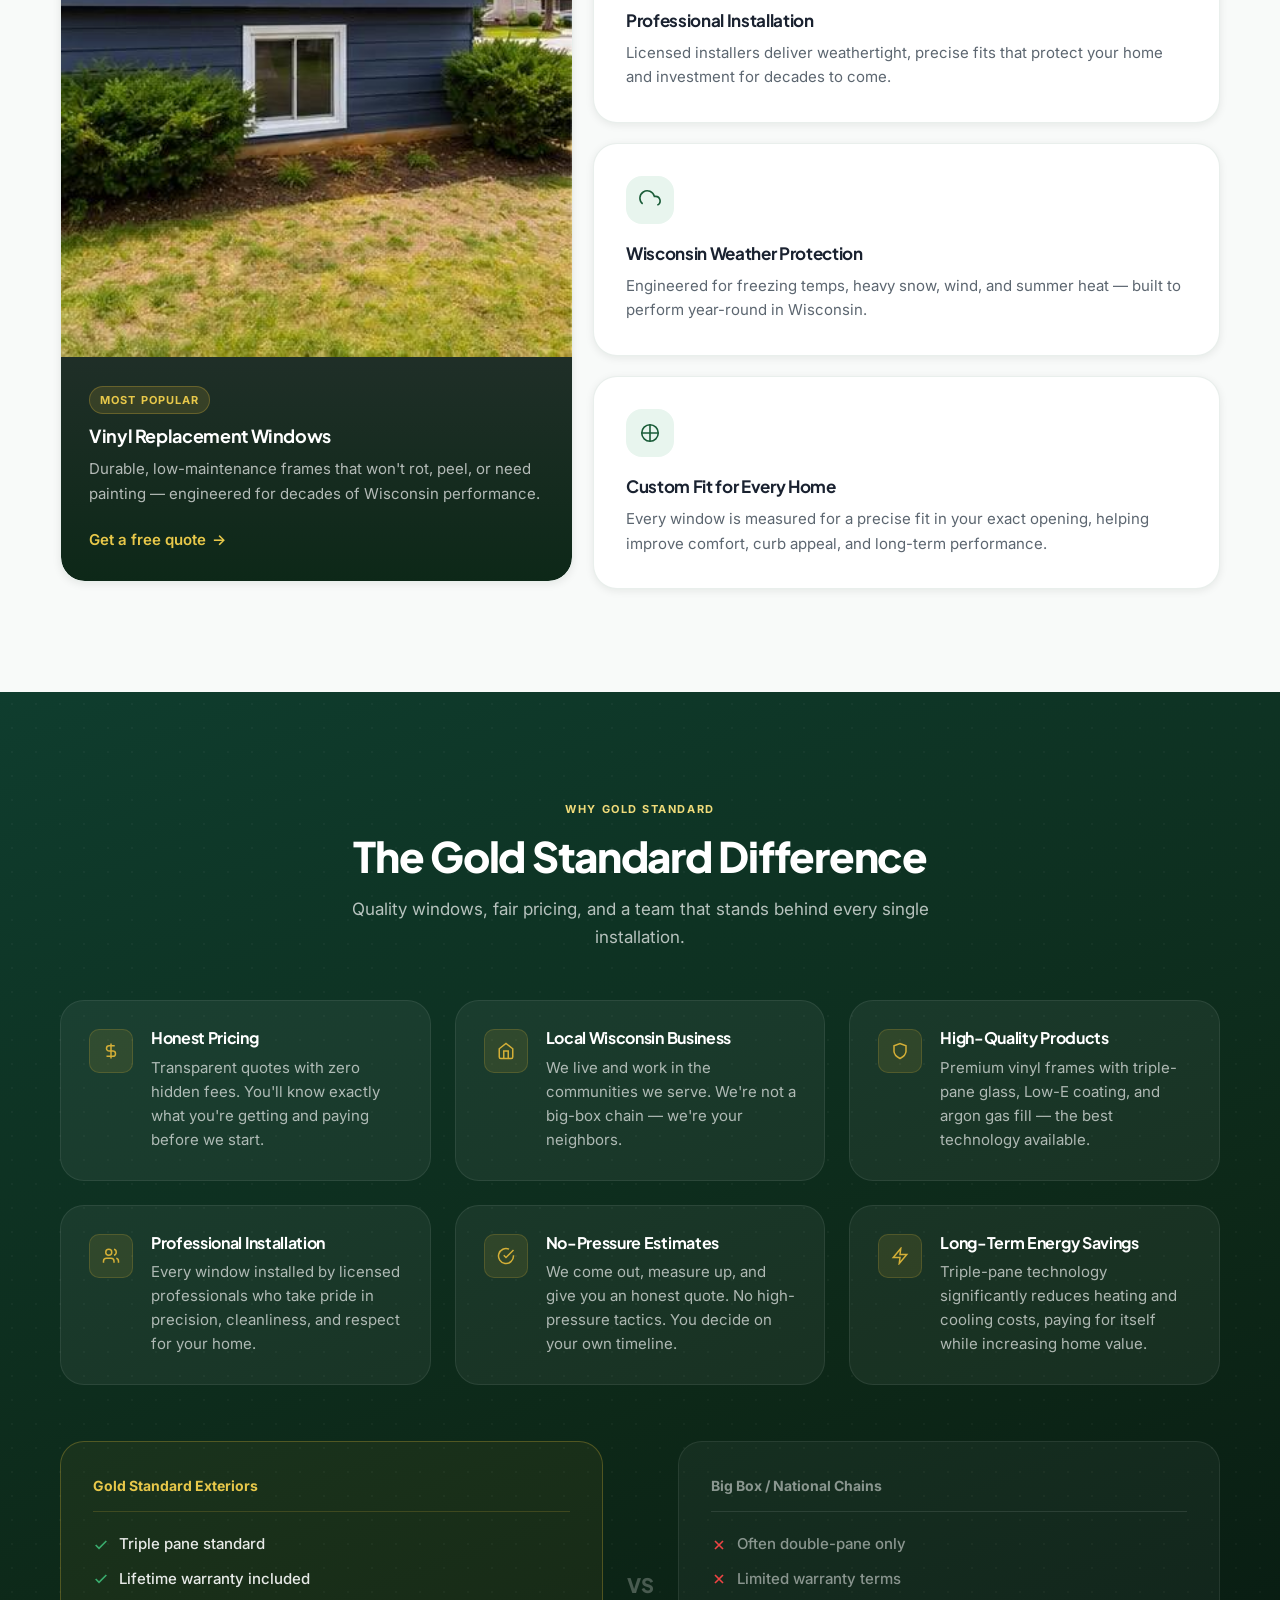
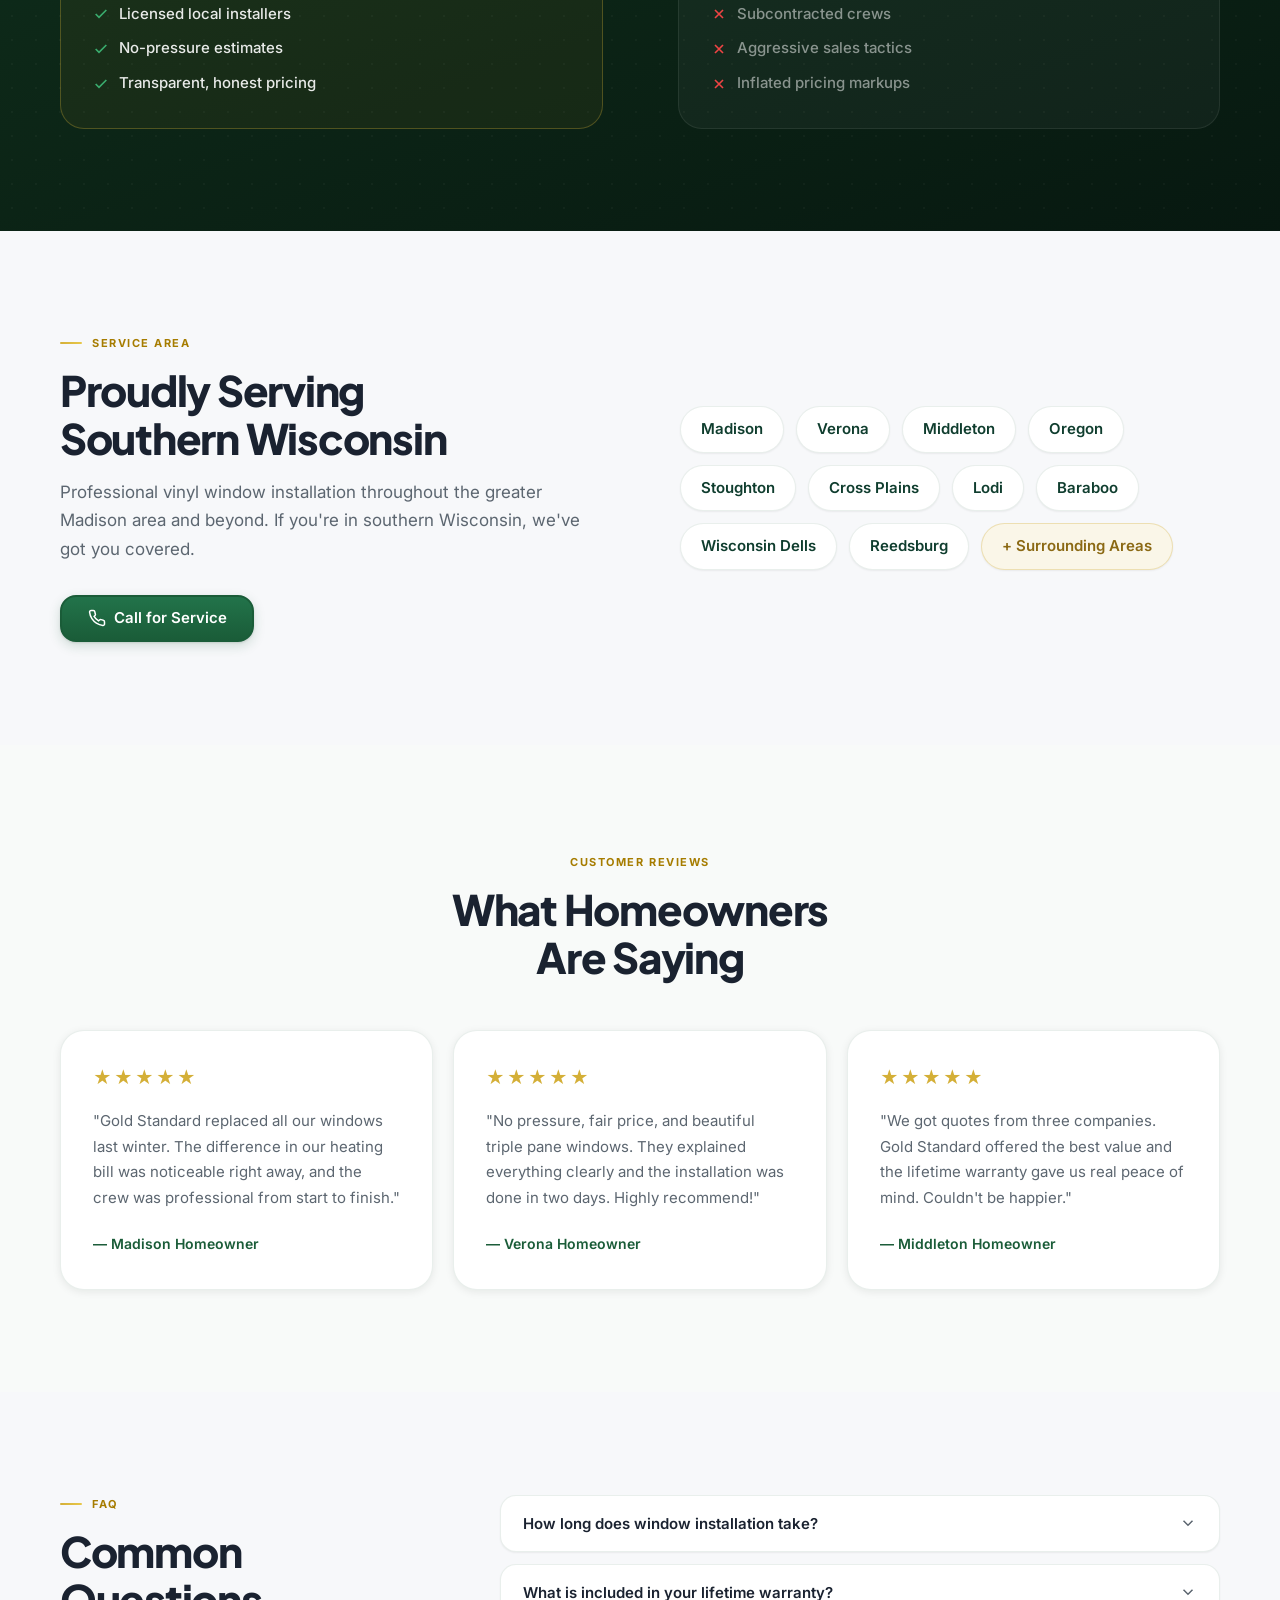
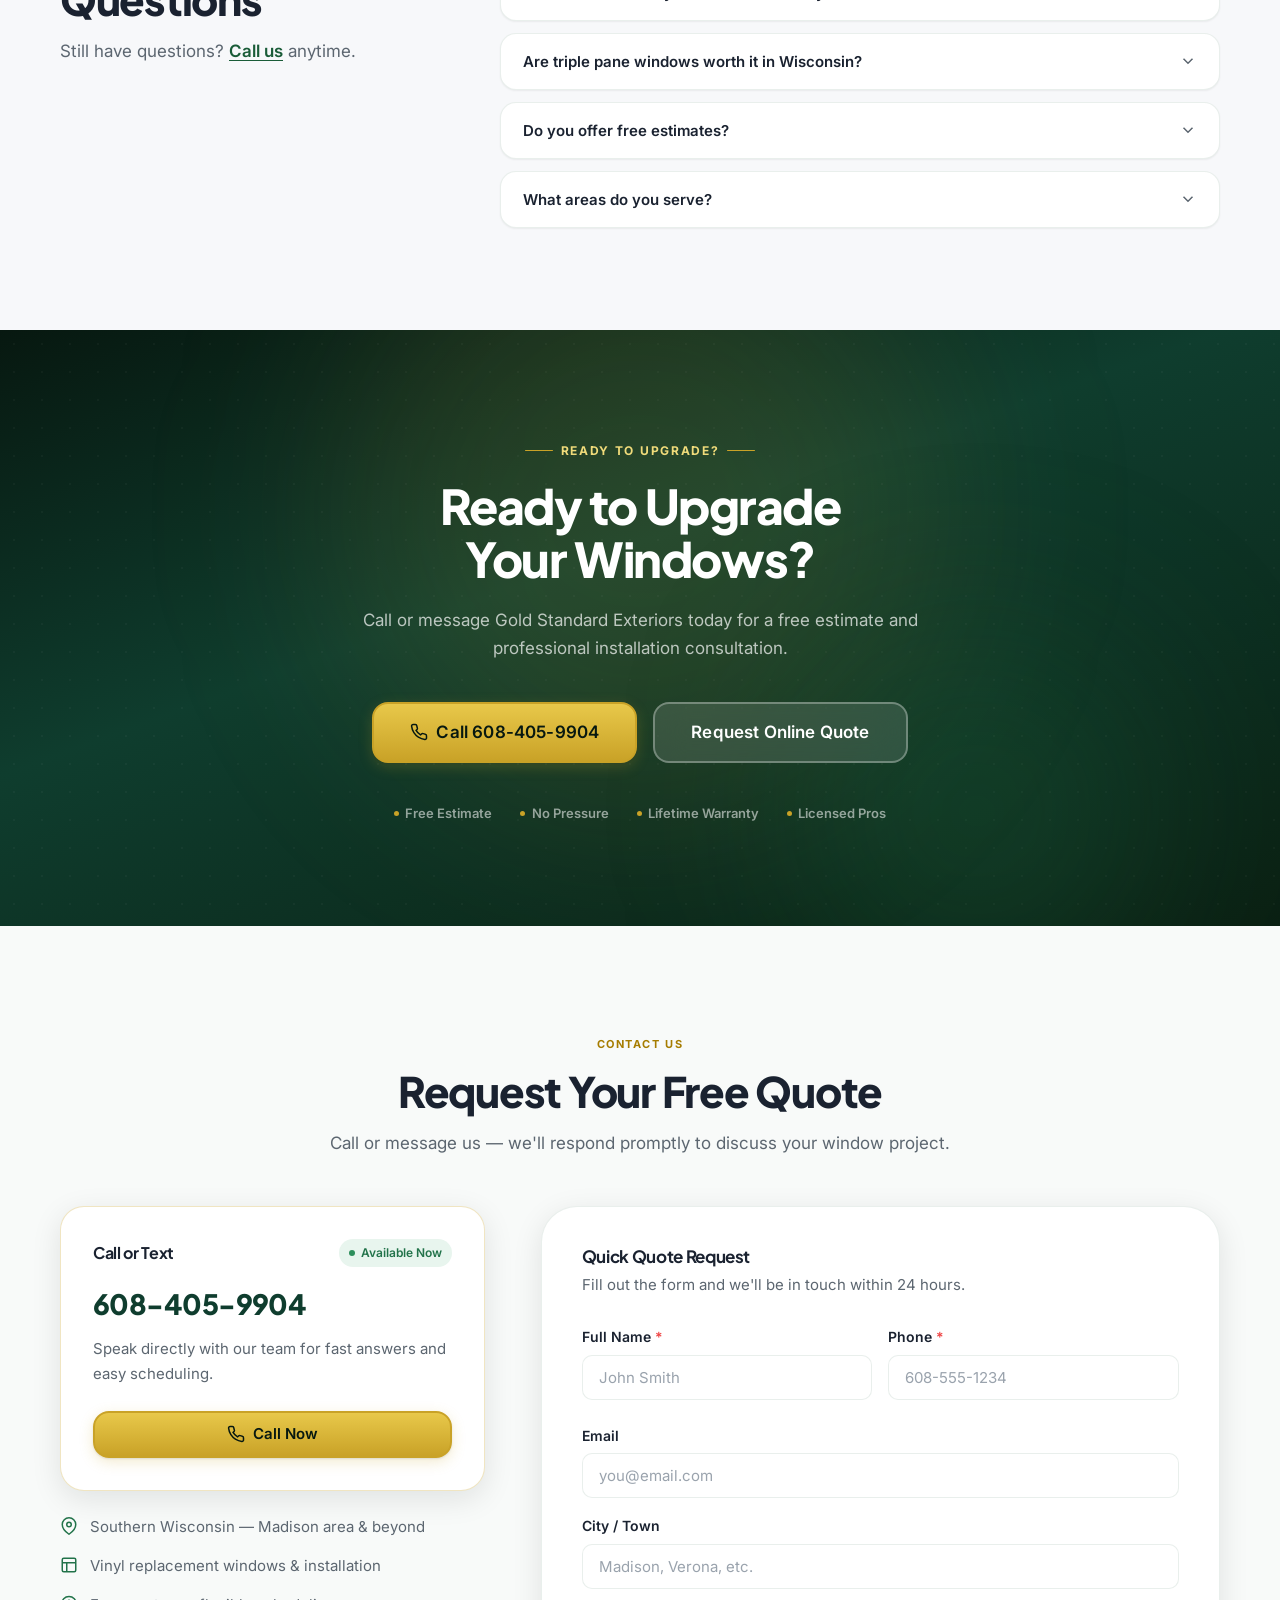
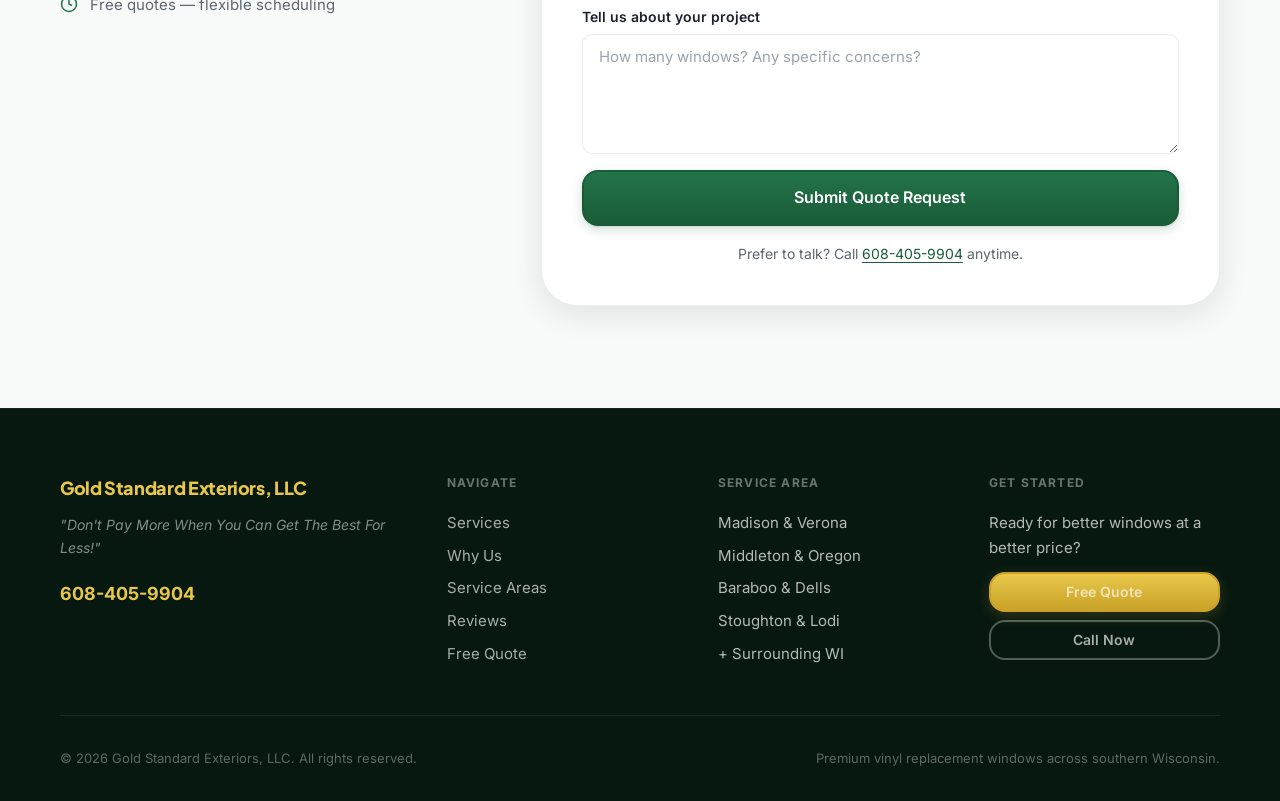
==== commit 3797e5d5: "Final Website Finished" ====
--- a/Gold Standard Exteriors/index.html
+++ b/Gold Standard Exteriors/index.html
@@ -52,7 +52,8 @@
   <header class="site-header" id="siteHeader">
     <div class="header-inner container">
       <a href="#top" class="logo" aria-label="Gold Standard Exteriors home">
-        <img src="assets/Golden-Standard-Exteriors-NoBackground-Logo.png" alt="Gold Standard Exteriors" class="logo-img" width="267" height="68">
+        <img src="assets/Golden-Standard-Exteriors-NoBackground-Logo.png" alt="Gold Standard Exteriors" class="logo-img logo-img-light" width="267" height="68">
+        <img src="assets/Golden-Standard-Exteriors-NoBackground-DarkMode-Logo.png" alt="Gold Standard Exteriors" class="logo-img logo-img-dark" width="267" height="68">
       </a>
 
       <nav class="site-nav" id="siteNav" aria-label="Main navigation">
@@ -561,6 +562,7 @@
             <div class="form-success" id="formSuccess" role="status" hidden>
               <svg viewBox="0 0 24 24" fill="none" stroke="currentColor" stroke-width="2" aria-hidden="true"><path d="M22 11.08V12a10 10 0 11-5.93-9.14"/><path d="M22 4L12 14.01l-3-3"/></svg>
               <p><strong>Thank you!</strong> We've received your request and will be in touch soon.</p>
+              <style>#formSuccess[hidden] { display: none !important; }</style>
             </div>
           </form>
         </div>
--- a/Gold Standard Exteriors/css/styles.css
+++ b/Gold Standard Exteriors/css/styles.css
@@ -80,23 +80,56 @@
 
 /* --- Dark Mode --- */
 [data-theme="dark"] {
-  --white:          #0e1a14;
-  --surface:        #131f17;
-  --surface-raised: #1a2d20;
-  --surface-muted:  #1e3326;
+  --white:          #101a16;
+  --surface:        #18241c;
+  --surface-raised: #1e3326;
+  --surface-muted:  #16271e;
   --bg:             #0b1510;
   --text:           #e8f0ec;
-  --text-muted:     #8aab96;
-  --border:         rgba(255,255,255,0.08);
-  --border-gold:    rgba(212,175,55,0.2);
+  --text-muted:     #b2c7b8;
+  --border:         rgba(255,255,255,0.13);
+  --border-gold:    rgba(212,175,55,0.22);
   --gray-50:        #1a2d20;
   --gray-100:       #1e3326;
   --gray-200:       #253d2b;
-  --gray-600:       #8aab96;
-  --gray-800:       #c8ddd0;
+  --gray-600:       #a6c3b2;
+  --gray-800:       #e0f5e6;
   --green-50:       #0e1a14;
   --green-100:      #132019;
   --gold-100:       #1a1608;
+}
+
+[data-theme="dark"] .svc-card {
+  box-shadow: 0 4px 32px rgba(0,0,0,0.22);
+}
+
+[data-theme="dark"] .btn-gold,
+[data-theme="dark"] .btn-call {
+  box-shadow: 0 2px 16px var(--gold-glow), 0 2px 8px rgba(0,0,0,0.18);
+}
+
+[data-theme="dark"] .btn-gold:hover,
+[data-theme="dark"] .btn-call:hover {
+  box-shadow: 0 6px 32px var(--gold-glow), 0 2px 8px rgba(0,0,0,0.22);
+}
+
+[data-theme="dark"] .hero-badge,
+[data-theme="dark"] .section-label {
+  color: var(--gold-400);
+}
+
+[data-theme="dark"] .offer-tag {
+  color: var(--gold-300);
+}
+
+[data-theme="dark"] .svc-tag {
+  color: var(--gold-300);
+}
+
+
+[data-theme="dark"] .section-sub,
+[data-theme="dark"] .hero-sub {
+  color: var(--text-muted);
 }
 
 /* --- Reset --- */
@@ -389,6 +422,21 @@
   100% { background-position: -100% 50%; }
 }
 
+[data-theme="dark"] .shimmer-text {
+  background: var(--gold-400);
+  background-clip: text;
+  -webkit-background-clip: text;
+  -webkit-text-fill-color: transparent;
+  animation: none;
+}
+[data-theme="dark"] .shimmer-text-green {
+  background: var(--green-400);
+  background-clip: text;
+  -webkit-background-clip: text;
+  -webkit-text-fill-color: transparent;
+  animation: none;
+}
+
 /* --- Image container --- */
 .image-container {
   position: relative;
@@ -448,16 +496,14 @@
   width: auto;
   max-width: 350px;
   object-fit: contain;
-  mix-blend-mode: multiply;
+  display: none;
+}
+.logo-img-light { display: block; mix-blend-mode: multiply; }
+.logo-img-dark { display: none; }
+[data-theme="dark"] .logo-img-light { display: none; }
+[data-theme="dark"] .logo-img-dark {
   display: block;
-}
-[data-theme="dark"] .logo-img {
   mix-blend-mode: normal;
-  filter: brightness(1.1);
-  background: #fff;
-  border-radius: 10px;
-  box-shadow: 0 2px 12px rgba(0,0,0,0.18);
-  padding: 0.25rem 0.75rem;
 }
 
 .site-nav { display: flex; align-items: center; }
@@ -471,9 +517,9 @@
   transition: color var(--t), background var(--t);
 }
 .nav-list a:hover  { color: var(--green-700); background: var(--green-50); }
-.nav-list a.active { color: var(--green-800); background: var(--gold-100); font-weight: 600; }
+.nav-list a.active { color: var(--gold-600); background: var(--gold-100); font-weight: 600; }
 [data-theme="dark"] .nav-list a:hover  { background: rgba(255,255,255,0.06); }
-[data-theme="dark"] .nav-list a.active { background: rgba(212,175,55,0.12); }
+[data-theme="dark"] .nav-list a.active { color: var(--gold-400); background: rgba(212,175,55,0.12); }
 
 .header-actions { display: flex; align-items: center; gap: 0.625rem; flex-shrink: 0; }
 
